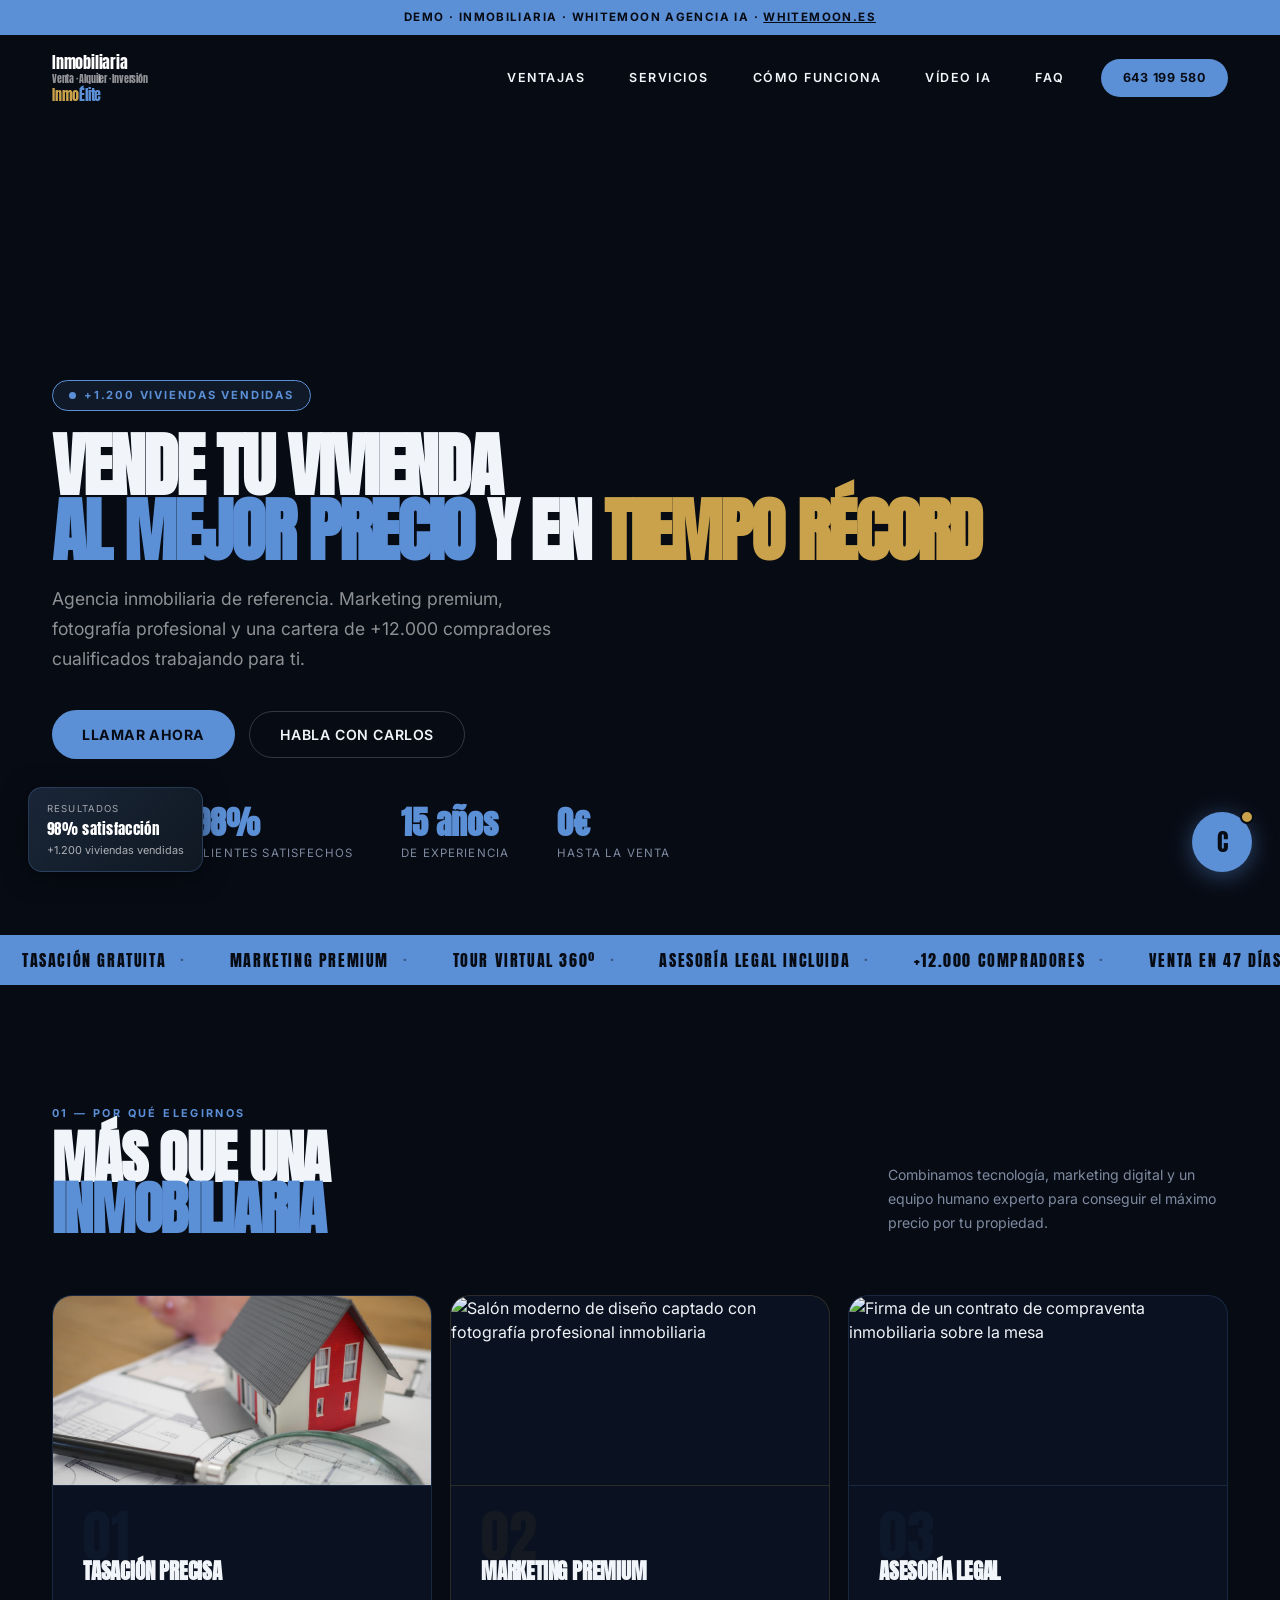
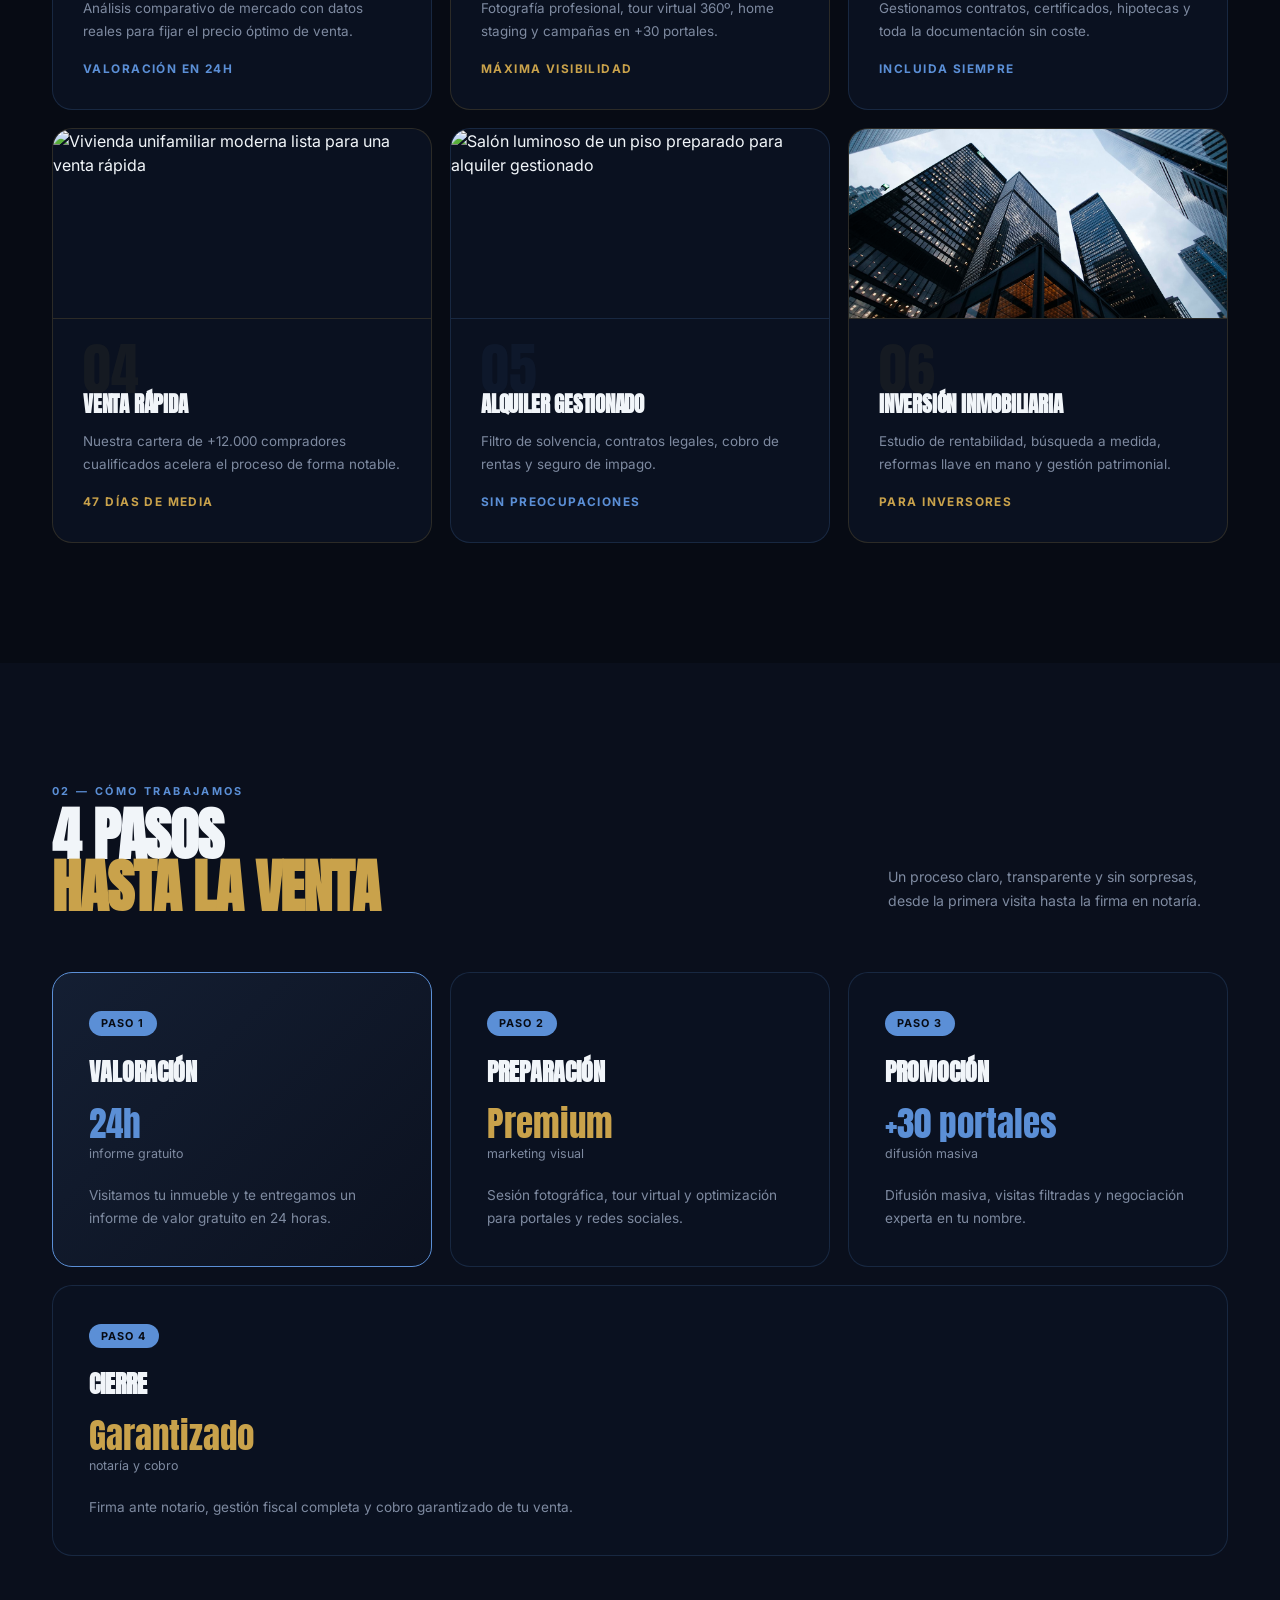
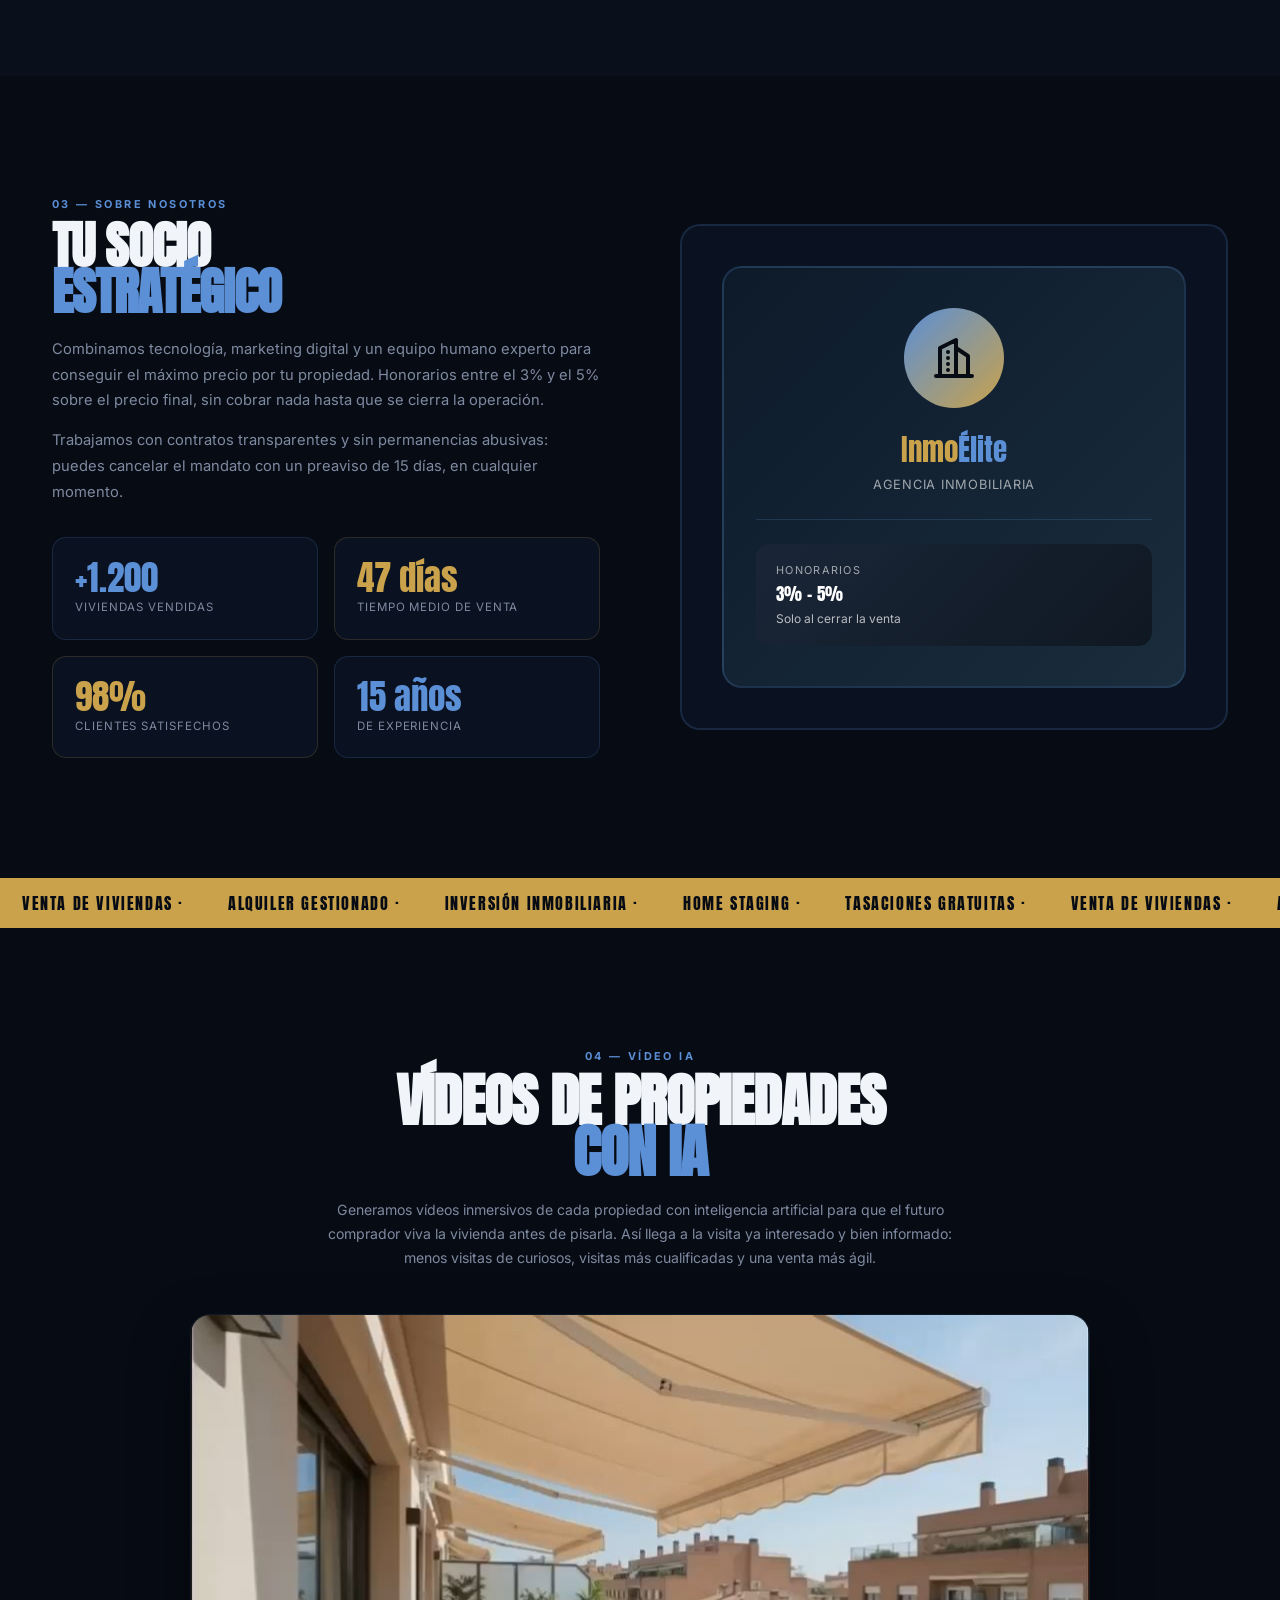
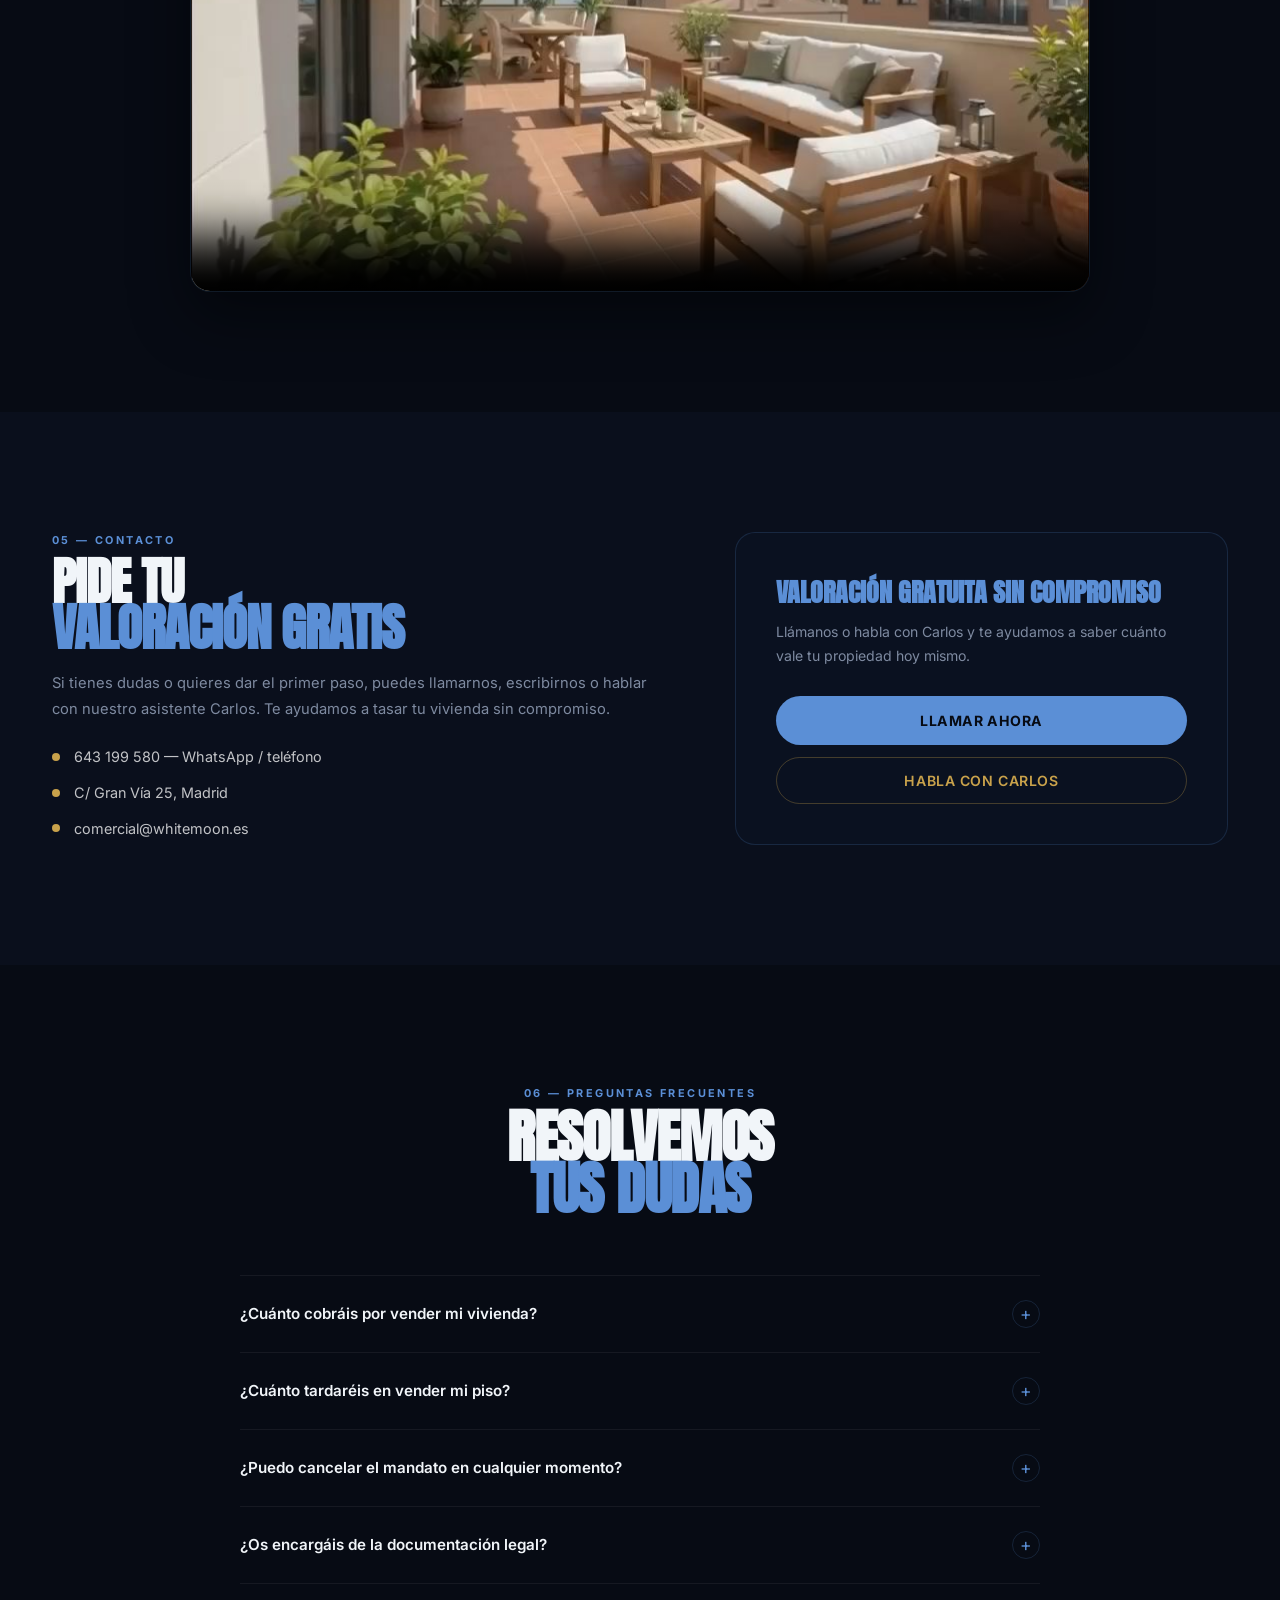
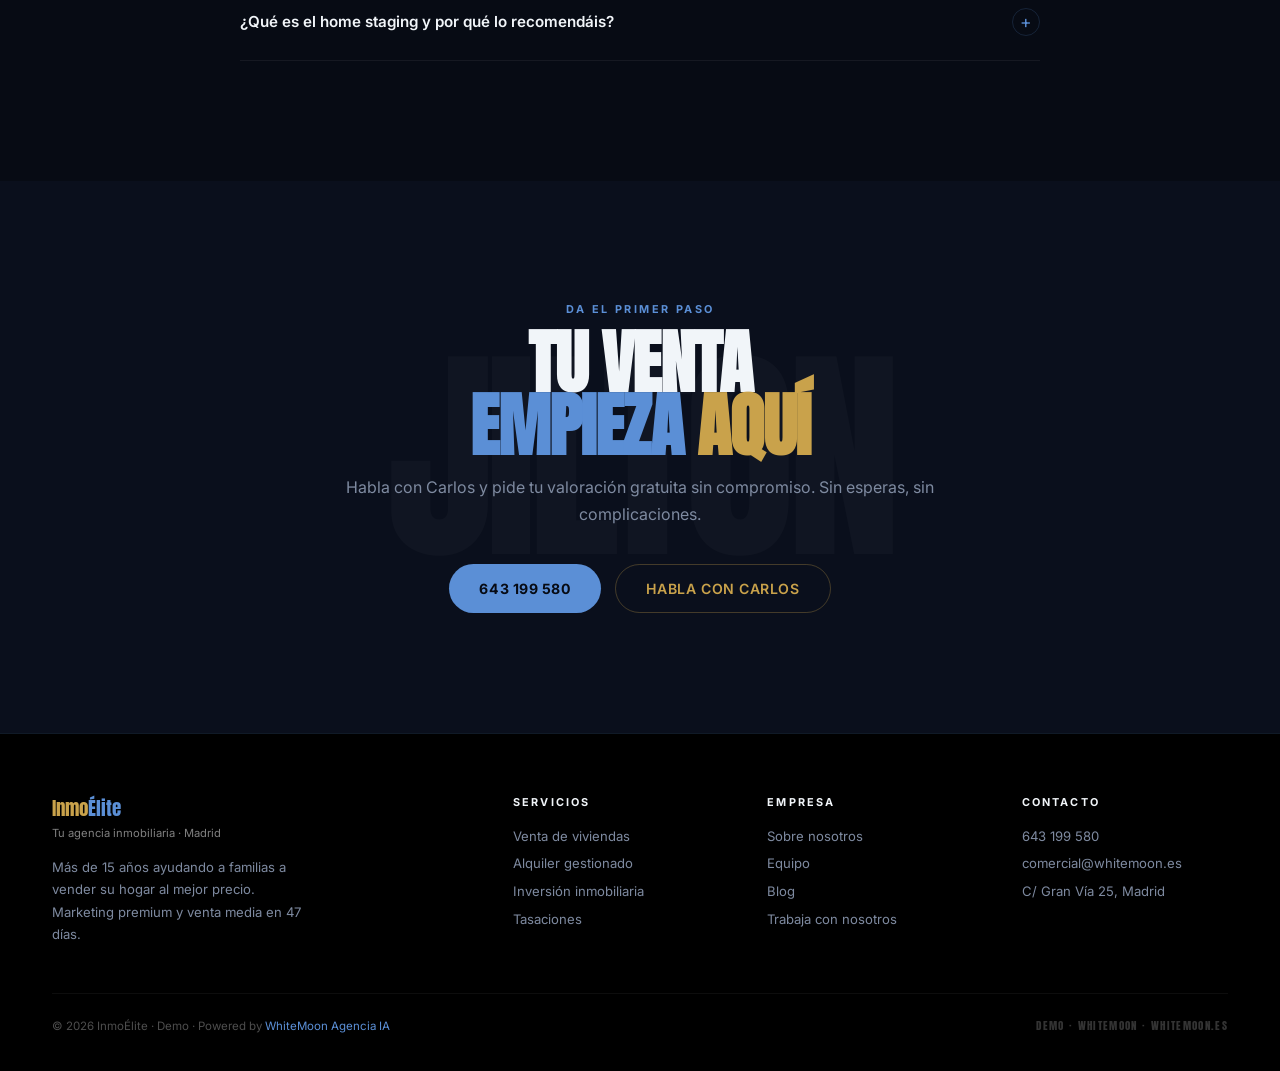
==== index.html @ fe6dd157 "feat: pestaña navbar "Vídeo IA" (#video) + reenfoca copy de la sección de vídeo - Navbar: nuevo enla" ====
<!DOCTYPE html>
<html lang="es">
<head>
<meta charset="UTF-8">
<meta name="viewport" content="width=device-width,initial-scale=1">
<title>InmoÉlite · Vendemos tu vivienda al mejor precio · Demo WhiteMoon</title>
<meta name="description" content="Agencia inmobiliaria especializada en venta de viviendas. Valoración gratuita, marketing premium y venta media en 47 días.">
<link rel="preconnect" href="https://fonts.googleapis.com">
<link rel="preconnect" href="https://fonts.gstatic.com" crossorigin>
<link href="https://fonts.googleapis.com/css2?family=Anton&family=Inter:wght@300;400;500;600;700&display=swap" rel="stylesheet">
<style>
*{box-sizing:border-box;margin:0;padding:0}
:root{
  --black:#070b14;
  --blue:#5b8fd6;
  --blue2:#f08080;
  --blue-dim:rgba(91,143,214,.1);
  --rose:#c9a24b;
  --rose-dim:rgba(201,162,75,.08);
  --cream:#f1f5f9;
  --card:#0a1120;
  --border:rgba(91,143,214,.18);
  --border-rose:rgba(201,162,75,.18);
  --white:#f1f5f9;
  --muted:#7e8aa0;
}
html{scroll-behavior:smooth}
body{font-family:'Inter',sans-serif;background:var(--black);color:var(--white);overflow-x:hidden;line-height:1.5}
a{color:inherit;text-decoration:none}
::selection{background:var(--blue);color:#fff}

/* DEMO STRIP */
.demo-strip{background:#5b8fd6;text-align:center;padding:9px 20px;font-size:.72rem;font-weight:700;letter-spacing:.12em;text-transform:uppercase;color:#070b14;position:sticky;top:0;z-index:300}
.demo-strip a{color:#070b14;text-decoration:underline}

/* PRELOADER */
.preloader{position:fixed;inset:0;background:var(--black);z-index:9999;display:flex;align-items:center;justify-content:center;transition:opacity .6s ease .2s}
.preloader.hide{opacity:0;pointer-events:none}
.pre-logo{font-family:'Anton',sans-serif;font-size:clamp(1.8rem,5vw,4rem);letter-spacing:-.02em}

/* NAV */
.nav{position:fixed;top:35px;left:0;right:0;z-index:200;display:flex;align-items:center;padding:18px 52px;transition:all .4s;border-bottom:1px solid transparent}
.nav.scrolled{background:rgba(7,11,20,.92);backdrop-filter:blur(20px);border-bottom-color:var(--border)}
.nav-logo{font-family:'Anton',sans-serif;font-size:1.2rem;letter-spacing:-.01em;color:var(--white)}
.nav-logo span{color:var(--rose)}
.nav-links{display:flex;align-items:center;gap:44px;margin-left:auto;margin-right:36px}
.nav-links a{font-size:.78rem;font-weight:600;letter-spacing:.12em;text-transform:uppercase;transition:opacity .2s}
.nav-links a:hover{opacity:.6}
.nav-cta{display:inline-flex;align-items:center;gap:8px;padding:10px 22px;background:#5b8fd6;color:#070b14;border-radius:40px;font-size:.78rem;font-weight:700;letter-spacing:.06em;text-transform:uppercase;border:none;cursor:pointer;transition:all .2s;font-family:'Inter',sans-serif}
.nav-cta:hover{background:#f08080;color:#070b14;transform:translateY(-1px)}

/* HERO */
.hero{position:relative;height:100dvh;display:flex;flex-direction:column;justify-content:flex-end;overflow:hidden;padding:110px 52px 72px}
.hero-bg{position:absolute;inset:0;z-index:0;background:url("https://images.unsplash.com/photo-1757359056339-22968344cce6?fm=jpg&q=80&w=1600&auto=format&fit=crop") center/cover no-repeat}
.hero-bg::after{content:'';position:absolute;inset:0;background:
  linear-gradient(180deg,rgba(7,11,20,.55) 0%,rgba(7,11,20,.88) 55%,rgba(7,11,20,.97) 100%),
  radial-gradient(ellipse at 75% 30%,rgba(91,143,214,.12),transparent 55%),
  radial-gradient(ellipse at 15% 80%,rgba(201,162,75,.08),transparent 50%)}

.hero-bg::after{content:'';position:absolute;inset:0;background:linear-gradient(0deg,rgba(7,11,20,.97) 0%,rgba(7,11,20,.4) 55%,rgba(7,11,20,.1) 100%)}
.hero-in{position:relative;z-index:2;max-width:1200px;margin:0 auto;width:100%}
.hero-tag{display:inline-flex;align-items:center;gap:8px;padding:6px 16px;border:1px solid #5b8fd6;border-radius:40px;font-size:.7rem;font-weight:700;letter-spacing:.16em;text-transform:uppercase;color:#5b8fd6;margin-bottom:22px;background:rgba(91,143,214,.1)}
.hero-tag .dot{width:7px;height:7px;border-radius:50%;background:var(--blue);animation:blink 1.8s infinite}
@keyframes blink{0%,100%{opacity:1}50%{opacity:.1}}
.hero h1{font-family:'Anton',sans-serif;font-size:clamp(2rem,5.5vw,5.5rem);line-height:.92;letter-spacing:-.03em;text-transform:uppercase;margin-bottom:22px}
.hero h1 .lav{color:var(--blue)}
.hero h1 .rose{color:var(--rose)}
.hero-sub{font-size:clamp(.9rem,1.4vw,1.1rem);color:rgba(255,255,255,.55);max-width:520px;margin-bottom:36px;line-height:1.7}
.hero-cta-row{display:flex;gap:14px;align-items:center;flex-wrap:wrap;margin-bottom:48px}
.btn-primary{display:inline-flex;align-items:center;gap:8px;padding:14px 30px;background:#5b8fd6;color:#070b14;border-radius:40px;font-size:.88rem;font-weight:700;letter-spacing:.04em;text-transform:uppercase;border:none;cursor:pointer;transition:all .25s;font-family:'Inter',sans-serif}
.btn-primary:hover{background:#f08080;color:#070b14;transform:translateY(-2px)}
.btn-outline{display:inline-flex;align-items:center;gap:8px;padding:14px 30px;background:transparent;color:var(--white);border-radius:40px;font-size:.88rem;font-weight:600;letter-spacing:.04em;text-transform:uppercase;border:1px solid rgba(255,255,255,.18);cursor:pointer;transition:all .25s;font-family:'Inter',sans-serif}
.btn-outline:hover{border-color:var(--rose);color:var(--rose)}
.hero-stats{display:flex;gap:48px;flex-wrap:wrap}
.h-stat strong{font-family:'Anton',sans-serif;font-size:2rem;color:#5b8fd6;display:block;line-height:1}
.h-stat span{font-size:.72rem;color:var(--muted);text-transform:uppercase;letter-spacing:.1em}

/* MARQUEE 1 */
.marquee-wrap{overflow:hidden;background:#5b8fd6;padding:13px 0}
.marquee-track{display:flex;white-space:nowrap;animation:marquee 30s linear infinite}
.marquee-item{display:inline-flex;align-items:center;gap:14px;padding:0 22px;font-family:'Anton',sans-serif;font-size:1rem;letter-spacing:.1em;text-transform:uppercase;color:#070b14}
.marquee-item .sep{opacity:.4}
@keyframes marquee{from{transform:translateX(0)}to{transform:translateX(-50%)}}

/* SERVICIOS */
.servicios{padding:120px 52px;background:var(--black)}
.section-header{max-width:1200px;margin:0 auto 60px;display:flex;justify-content:space-between;align-items:flex-end;flex-wrap:wrap;gap:20px}
.section-tag{font-size:.68rem;font-weight:700;letter-spacing:.22em;text-transform:uppercase;color:var(--blue);margin-bottom:10px}
.section-title{font-family:'Anton',sans-serif;font-size:clamp(2.2rem,4.5vw,4.5rem);line-height:.9;text-transform:uppercase;letter-spacing:-.02em}
.section-title .lav{color:var(--blue)}
.section-title .rose{color:var(--rose)}
.section-subtitle{font-size:.88rem;color:var(--muted);line-height:1.7;max-width:340px}
.serv-grid{max-width:1200px;margin:0 auto;display:grid;grid-template-columns:repeat(3,1fr);grid-auto-rows:1fr;gap:18px}
.serv-card{background:var(--card);border:1px solid var(--border);border-radius:20px;padding:30px;transition:transform .35s,border-color .35s;position:relative;overflow:hidden;display:flex;flex-direction:column}
.serv-img{display:block;width:calc(100% + 60px);height:190px;object-fit:cover;margin:-30px -30px 22px;border-bottom:1px solid var(--border)}
.serv-card.rose-card .serv-img{border-bottom-color:var(--border-rose)}
.serv-card .serv-link{margin-top:auto}
.serv-card:hover{transform:translateY(-7px);border-color:rgba(91,143,214,.5)}
.serv-card.rose-card{border-color:var(--border-rose)}
.serv-card.rose-card:hover{border-color:rgba(201,162,75,.5)}
.serv-num{font-family:'Anton',sans-serif;font-size:3.5rem;color:rgba(91,143,214,.06);line-height:1;margin-bottom:-8px}
.serv-card.rose-card .serv-num{color:rgba(201,162,75,.06)}
.serv-card h3{font-family:'Anton',sans-serif;font-size:1.3rem;text-transform:uppercase;letter-spacing:-.01em;margin-bottom:10px;color:var(--white)}
.serv-card p{font-size:.84rem;color:var(--muted);line-height:1.7;margin-bottom:18px}
.serv-link{font-size:.74rem;font-weight:700;letter-spacing:.12em;text-transform:uppercase;color:var(--blue)}
.serv-card.rose-card .serv-link{color:var(--rose)}

/* MENÚS */
.tarifas{padding:120px 52px;background:#0a0f1c}
.tarifas-grid{max-width:1200px;margin:60px auto 0;display:grid;grid-template-columns:repeat(3,1fr);gap:18px}
.tarifa-card{background:var(--card);border:1px solid var(--border);border-radius:20px;padding:36px;position:relative;overflow:hidden}
.tarifa-card.featured{border-color:var(--blue);background:linear-gradient(135deg,rgba(91,143,214,.12),rgba(91,143,214,.02))}
.tarifa-badge{display:inline-block;padding:4px 12px;background:var(--blue);color:#070b14;border-radius:20px;font-size:.68rem;font-weight:700;letter-spacing:.1em;text-transform:uppercase;margin-bottom:18px}
.tarifa-card h3{font-family:'Anton',sans-serif;font-size:1.5rem;text-transform:uppercase;margin-bottom:8px}
.tarifa-precio{font-family:'Anton',sans-serif;font-size:2.2rem;color:var(--blue);line-height:1;margin:16px 0 4px}
.tarifa-precio.rose{color:var(--rose)}
.tarifa-periodo{font-size:.78rem;color:var(--muted);margin-bottom:20px}
.tarifa-desc{font-size:.85rem;color:var(--muted);line-height:1.7}

/* SOBRE */
.sobre{padding:120px 52px;background:var(--black)}
.sobre-in{max-width:1200px;margin:0 auto;display:grid;grid-template-columns:1fr 1fr;gap:80px;align-items:center}
.sobre-text h2{font-family:'Anton',sans-serif;font-size:clamp(2rem,4vw,4rem);text-transform:uppercase;line-height:.9;letter-spacing:-.02em;margin-bottom:22px}
.sobre-text h2 .lav{color:var(--blue)}
.sobre-text p{color:var(--muted);line-height:1.75;margin-bottom:14px;font-size:.92rem}
.sobre-stats{display:grid;grid-template-columns:1fr 1fr;gap:16px;margin-top:32px}
.stat-box{background:var(--card);border:1px solid var(--border);border-radius:14px;padding:22px}
.stat-box.rose-box{border-color:var(--border-rose)}
.stat-num{font-family:'Anton',sans-serif;font-size:2.2rem;color:var(--blue);line-height:1}
.stat-box.rose-box .stat-num{color:var(--rose)}
.stat-lbl{font-size:.72rem;color:var(--muted);margin-top:4px;text-transform:uppercase;letter-spacing:.08em}
.sobre-img-wrap{border-radius:20px;overflow:hidden;border:2px solid var(--border);background:var(--card);display:flex;align-items:center;justify-content:center;min-height:320px;padding:40px}

/* MARQUEE 2 */
.marquee-wrap2{overflow:hidden;background:#c9a24b;padding:13px 0}
.marquee-track2{display:flex;white-space:nowrap;animation:marquee2 34s linear infinite}
.marquee-item2{display:inline-flex;align-items:center;gap:14px;padding:0 22px;font-family:'Anton',sans-serif;font-size:1rem;letter-spacing:.1em;text-transform:uppercase;color:#070b14}
@keyframes marquee2{from{transform:translateX(0)}to{transform:translateX(-50%)}}

/* CONTACTO */
.video-sec{padding:120px 52px;background:var(--black)}
.video-wrap{max-width:900px;margin:0 auto;border-radius:20px;overflow:hidden;border:1px solid var(--border);background:#000;aspect-ratio:896 / 576;box-shadow:0 24px 60px rgba(0,0,0,.45)}
.video-player{display:block;width:100%;height:100%;object-fit:cover}
.contacto{padding:120px 52px;background:#0a0f1c}
.contacto-in{max-width:1200px;margin:0 auto;display:grid;grid-template-columns:1.1fr .9fr;gap:80px;align-items:start}
.contacto-text h2{font-family:'Anton',sans-serif;font-size:clamp(2rem,4vw,4rem);text-transform:uppercase;line-height:.9;letter-spacing:-.02em;margin-bottom:20px}
.contacto-text h2 .lav{color:var(--blue)}
.contacto-text p{color:var(--muted);line-height:1.75;margin-bottom:24px;font-size:.92rem}
.contact-items{display:flex;flex-direction:column;gap:14px;margin-top:8px}
.c-item{display:flex;align-items:center;gap:14px;font-size:.9rem;color:rgba(255,255,255,.75)}
.c-dot{width:8px;height:8px;border-radius:50%;background:var(--rose);flex-shrink:0}
.contacto-box{background:var(--card);border:1px solid var(--border);border-radius:20px;padding:40px}
.contacto-box h3{font-family:'Anton',sans-serif;font-size:1.6rem;text-transform:uppercase;margin-bottom:8px;color:var(--blue)}
.contacto-box p{color:var(--muted);font-size:.88rem;line-height:1.7;margin-bottom:28px}
.contacto-box .btn-primary{width:100%;justify-content:center;margin-bottom:12px}
.contacto-box .btn-outline{width:100%;justify-content:center;border-color:rgba(201,162,75,.3);color:var(--rose)}

/* FAQ */
.faq{padding:120px 52px;background:var(--black)}
.faq-in{max-width:800px;margin:0 auto}
.faq-list{margin-top:60px}
.faq-item{border-top:1px solid rgba(255,255,255,.06)}
.faq-item:last-child{border-bottom:1px solid rgba(255,255,255,.06)}
.faq-q{width:100%;background:none;border:none;padding:24px 0;display:flex;justify-content:space-between;align-items:center;gap:16px;cursor:pointer;text-align:left;font-family:'Inter',sans-serif}
.faq-q-text{font-size:.95rem;font-weight:600;color:var(--white);line-height:1.45}
.faq-icon{width:28px;height:28px;border-radius:50%;border:1px solid var(--border);display:flex;align-items:center;justify-content:center;flex-shrink:0;color:var(--blue);font-size:1.1rem;transition:transform .3s,background .3s}
.faq-item.open .faq-icon{transform:rotate(45deg);background:var(--blue);color:#070b14;border-color:var(--blue)}
.faq-a{max-height:0;overflow:hidden;transition:max-height .4s ease}
.faq-item.open .faq-a{max-height:300px}
.faq-a p{font-size:.87rem;color:var(--muted);line-height:1.75;padding:0 0 22px}

/* CTA */
.cta-sec{padding:120px 52px;background:#0a0f1c;text-align:center;position:relative;overflow:hidden}
.cta-sec::before{content:'JILTON';position:absolute;left:50%;top:50%;transform:translate(-50%,-50%);font-family:'Anton',sans-serif;font-size:clamp(5rem,18vw,16rem);color:var(--white);opacity:.025;white-space:nowrap;pointer-events:none;letter-spacing:-.04em}
.cta-sec .wrap{position:relative;z-index:2;max-width:680px;margin:0 auto}
.cta-sec h2{font-family:'Anton',sans-serif;font-size:clamp(2.2rem,5.5vw,5rem);text-transform:uppercase;line-height:.9;letter-spacing:-.02em;margin-bottom:16px}
.cta-sec h2 .lav{color:var(--blue)}
.cta-sec h2 .rose{color:var(--rose)}
.cta-sec p{color:var(--muted);margin-bottom:36px;font-size:1rem;line-height:1.7}
.cta-btns{display:flex;gap:14px;justify-content:center;flex-wrap:wrap}

/* FOOTER */
footer{background:#000;border-top:1px solid var(--border);padding:60px 52px 36px}
.footer-in{max-width:1200px;margin:0 auto}
.footer-top{display:grid;grid-template-columns:2fr 1fr 1fr 1fr;gap:48px;margin-bottom:48px}
.footer-brand .logo{font-family:'Anton',sans-serif;font-size:1.5rem;color:var(--white);margin-bottom:14px}
.footer-brand .logo span{color:var(--rose)}
.footer-brand p{font-size:.82rem;color:var(--muted);line-height:1.7;max-width:260px}
.footer-col h4{font-size:.68rem;font-weight:700;letter-spacing:.2em;text-transform:uppercase;color:var(--white);margin-bottom:16px}
.footer-col a,.footer-col p{font-size:.82rem;color:var(--muted);display:block;margin-bottom:8px;transition:color .2s}
.footer-col a:hover{color:var(--blue)}
.footer-bottom{border-top:1px solid rgba(255,255,255,.05);padding-top:24px;display:flex;justify-content:space-between;align-items:center;flex-wrap:wrap;gap:10px}
.footer-copy{font-size:.72rem;color:rgba(255,255,255,.3)}
.footer-copy a{color:var(--blue)}
.footer-badge{font-family:'Anton',sans-serif;font-size:.7rem;letter-spacing:.12em;color:rgba(255,255,255,.2);text-transform:uppercase}

/* CHATBOT CARLOS */
.carlos-fab{position:fixed;bottom:28px;right:28px;z-index:500;width:60px;height:60px;background:#5b8fd6;color:#070b14;border:none;border-radius:50%;cursor:pointer;display:flex;align-items:center;justify-content:center;box-shadow:0 4px 24px rgba(91,143,214,.45);font-family:'Anton',sans-serif;transition:all .25s}
.carlos-fab:hover{transform:scale(1.1);background:#f08080}
.carlos-fab .av{font-size:1.5rem;line-height:1}
.carlos-fab .pulse{position:absolute;top:-2px;right:-2px;width:14px;height:14px;background:var(--rose);border:2px solid var(--black);border-radius:50%;animation:blink 2s infinite}
.carlos-fab.hidden{display:none}

.carlos-panel{position:fixed;bottom:100px;right:28px;z-index:499;width:372px;max-width:calc(100vw - 32px);height:600px;max-height:calc(100vh - 130px);background:#0e1623;border:1px solid var(--border);border-radius:20px;box-shadow:0 20px 60px rgba(0,0,0,.6);display:none;flex-direction:column;overflow:hidden;font-family:'Inter',sans-serif}
.carlos-panel.open{display:flex;animation:carlosIn .3s ease}
@keyframes carlosIn{from{opacity:0;transform:scale(.9) translateY(20px)}to{opacity:1;transform:none}}
.carlos-head{background:linear-gradient(135deg,#5b8fd6 0%,#c9a24b 100%);padding:15px 18px;display:flex;align-items:center;gap:12px}
.carlos-head .av{width:40px;height:40px;border-radius:50%;background:rgba(255,255,255,.2);color:#070b14;display:flex;align-items:center;justify-content:center;font-family:'Anton',sans-serif;font-size:1.1rem;flex-shrink:0}
.carlos-head .who{flex:1;color:#070b14}
.carlos-head .who strong{display:block;font-family:'Anton',sans-serif;font-size:1rem;letter-spacing:.02em}
.carlos-head .who span{font-size:.7rem;color:rgba(7,11,20,.72);display:flex;align-items:center;gap:6px}
.carlos-head .who span::before{content:"";width:7px;height:7px;border-radius:50%;background:#22c55e}
.carlos-close{background:none;border:none;color:rgba(7,11,20,.7);cursor:pointer;font-size:1.15rem;line-height:1;transition:color .2s}
.carlos-close:hover{color:#070b14}

.carlos-body{flex:1;overflow-y:auto;padding:16px 14px;background:#0a1120;display:flex;flex-direction:column;gap:10px}
.carlos-body::-webkit-scrollbar{width:4px}
.carlos-body::-webkit-scrollbar-thumb{background:var(--border);border-radius:4px}
.cmsg{max-width:82%;padding:10px 14px;border-radius:14px;font-size:.84rem;line-height:1.55;white-space:pre-wrap;word-wrap:break-word}
.cmsg.bot{align-self:flex-start;background:#141d2e;color:var(--white);border-radius:14px 14px 14px 4px}
.cmsg.user{align-self:flex-end;background:#5b8fd6;color:#070b14;border-radius:14px 14px 4px 14px}
.cmsg.alert{align-self:flex-start;background:rgba(201,162,75,.12);border:1px solid rgba(201,162,75,.35);color:#e0bd68}
.cmsg.ok{align-self:center;text-align:center;background:rgba(34,197,94,.12);border:1px solid rgba(34,197,94,.35);color:#4ade80;font-weight:600;max-width:92%}
.ctyping{align-self:flex-start;background:#141d2e;border-radius:14px 14px 14px 4px;padding:12px 16px;display:flex;gap:5px}
.ctyping span{width:7px;height:7px;background:#47597a;border-radius:50%;animation:cbounce 1.2s infinite}
.ctyping span:nth-child(2){animation-delay:.15s}
.ctyping span:nth-child(3){animation-delay:.3s}
@keyframes cbounce{0%,60%,100%{transform:translateY(0);opacity:.5}30%{transform:translateY(-6px);opacity:1}}

.cchips{display:flex;flex-wrap:wrap;gap:8px;padding:2px 2px 4px}
.cchip{background:#101728;border:1px solid var(--border);color:var(--white);padding:9px 15px;border-radius:20px;cursor:pointer;font-family:'Inter',sans-serif;font-size:.82rem;font-weight:600;transition:all .18s}
.cchip:hover{border-color:#5b8fd6;background:rgba(91,143,214,.15);color:#5b8fd6}
.cchip.gold{border-color:var(--border-rose)}
.cchip.gold:hover{border-color:#c9a24b;background:rgba(201,162,75,.12);color:#e0bd68}

.carlos-foot{border-top:1px solid rgba(255,255,255,.06);padding:10px;background:#0e1623;display:flex;gap:8px;align-items:flex-end}
.carlos-foot textarea{flex:1;background:#101728;border:1px solid rgba(255,255,255,.1);border-radius:12px;padding:10px 14px;font-family:'Inter',sans-serif;font-size:.84rem;color:var(--white);resize:none;max-height:80px;line-height:1.4;transition:border-color .2s}
.carlos-foot textarea:focus{outline:none;border-color:#5b8fd6}
.carlos-foot textarea::placeholder{color:var(--muted)}
.carlos-foot textarea:disabled{opacity:.5;cursor:not-allowed}
.carlos-send{background:#5b8fd6;color:#070b14;border:none;width:40px;height:40px;border-radius:50%;cursor:pointer;font-size:1rem;flex-shrink:0;display:flex;align-items:center;justify-content:center;transition:all .15s}
.carlos-send:hover:not(:disabled){background:#f08080;transform:scale(1.08)}
.carlos-send:disabled{opacity:.4;cursor:not-allowed}
.carlos-disc{background:#080d18;border-top:1px solid rgba(255,255,255,.04);text-align:center;padding:8px 10px;font-size:.6rem;font-weight:700;letter-spacing:.12em;text-transform:uppercase;color:rgba(255,255,255,.24)}

/* RESPONSIVE */
@media(max-width:900px){
  .nav{padding:14px 24px}
  .nav-links{display:none}
  .hero{padding:100px 24px 52px}
  .hero h1{font-size:clamp(2.8rem,13vw,5.5rem)}
  .servicios,.tarifas,.sobre,.video-sec,.contacto,.faq,.cta-sec{padding:80px 24px}
  .serv-grid,.tarifas-grid{grid-template-columns:1fr}
  .sobre-in{grid-template-columns:1fr;gap:40px}
  .sobre-img-wrap{display:none}
  .contacto-in{grid-template-columns:1fr;gap:40px}
  .footer-top{grid-template-columns:1fr 1fr;gap:32px}
  .cta-btns{flex-direction:column;align-items:center}
  .marquee-wrap,.marquee-wrap2{display:none}
}
@media(max-width:600px){
  .hero-stats{gap:28px}
  .sobre-stats{grid-template-columns:1fr 1fr}
  .footer-top{grid-template-columns:1fr}
  .footer-bottom{flex-direction:column;text-align:center}
}
</style>
</head>
<body>

<div class="demo-strip">
  DEMO · Inmobiliaria · WhiteMoon Agencia IA · <a href="https://whitemoon.es">whitemoon.es</a>
</div>

<div class="preloader" id="pre">
  <div class="pre-logo"><span style="color:#c9a24b">Inmo</span><span style="color:#5b8fd6">Élite</span></div>
</div>

<nav class="nav" id="nav">
  <a href="#top" class="nav-logo" style="display:flex;flex-direction:column;line-height:1.2;text-decoration:none;gap:1px"><span style="font-family:'Anton',sans-serif;font-size:1rem;color:#fff">Inmobiliaria</span><span style="font-size:.65rem;color:rgba(255,255,255,.55)">Venta · Alquiler · Inversión</span><span style="font-family:'Anton',sans-serif;font-size:.85rem"><span style="color:#c9a24b">Inmo</span><span style="color:#5b8fd6">Élite</span></span></a>
  <div class="nav-links">
    <a href="#servicios">Ventajas</a>
    <a href="#partidos">Servicios</a>
    <a href="#nosotros">Cómo funciona</a>
    <a href="#video">Vídeo IA</a>
    <a href="#faq">FAQ</a>
  </div>
  <a href="tel:643199580" class="nav-cta">643 199 580</a>
</nav>

<section class="hero" id="top">
  <div class="hero-bg"></div>
  <div class="hero-in">
    <div class="hero-tag">
      <span class="dot"></span>
      +1.200 viviendas vendidas
    </div>
    <h1>
      Vende tu vivienda<br>
      <span class="lav">al mejor precio</span> y en <span class="rose">tiempo récord</span>
    </h1>
    <p class="hero-sub">
      Agencia inmobiliaria de referencia. Marketing premium, fotografía profesional y una cartera de +12.000 compradores cualificados trabajando para ti.
    </p>
    <div class="hero-cta-row">
      <a href="tel:643199580" class="btn-primary">Llamar ahora</a>
      <button type="button" class="btn-outline" data-openchat>Habla con Carlos</button>
    </div>
    <div class="hero-stats">
      <div class="h-stat"><strong>47 días</strong><span>venta media</span></div>
      <div class="h-stat"><strong>98%</strong><span>clientes satisfechos</span></div>
      <div class="h-stat"><strong>15 años</strong><span>de experiencia</span></div>
      <div class="h-stat"><strong>0€</strong><span>hasta la venta</span></div>
    </div>
  </div>
</section>

<div class="marquee-wrap">
  <div class="marquee-track">
    <span class="marquee-item">Tasación gratuita <span class="sep">·</span></span>
    <span class="marquee-item">Marketing premium <span class="sep">·</span></span>
    <span class="marquee-item">Tour virtual 360º <span class="sep">·</span></span>
    <span class="marquee-item">Asesoría legal incluida <span class="sep">·</span></span>
    <span class="marquee-item">+12.000 compradores <span class="sep">·</span></span>
    <span class="marquee-item">Venta en 47 días <span class="sep">·</span></span>
    <span class="marquee-item">Tasación gratuita <span class="sep">·</span></span>
    <span class="marquee-item">Marketing premium <span class="sep">·</span></span>
    <span class="marquee-item">Tour virtual 360º <span class="sep">·</span></span>
    <span class="marquee-item">Asesoría legal incluida <span class="sep">·</span></span>
    <span class="marquee-item">+12.000 compradores <span class="sep">·</span></span>
    <span class="marquee-item">Venta en 47 días <span class="sep">·</span></span>
  </div>
</div>

<section class="servicios" id="servicios">
  <div class="section-header">
    <div>
      <div class="section-tag">01 — Por qué elegirnos</div>
      <h2 class="section-title">Más que una<br><span class="lav">inmobiliaria</span></h2>
    </div>
    <p class="section-subtitle">Combinamos tecnología, marketing digital y un equipo humano experto para conseguir el máximo precio por tu propiedad.</p>
  </div>
  <div class="serv-grid">
    <div class="serv-card">
      <img class="serv-img" src="assets/img/tasacion-precisa.jpg" width="1200" height="901" loading="lazy" alt="Maqueta de vivienda con lupa y planos sobre la mesa para la tasación de un inmueble">
      <div class="serv-num">01</div>
      <h3>Tasación precisa</h3>
      <p>Análisis comparativo de mercado con datos reales para fijar el precio óptimo de venta.</p>
      <span class="serv-link">Valoración en 24h</span>
    </div>
    <div class="serv-card rose-card">
      <img class="serv-img" src="assets/img/marketing-premium.jpg" width="1200" height="816" loading="lazy" alt="Salón moderno de diseño captado con fotografía profesional inmobiliaria">
      <div class="serv-num">02</div>
      <h3>Marketing premium</h3>
      <p>Fotografía profesional, tour virtual 360º, home staging y campañas en +30 portales.</p>
      <span class="serv-link">Máxima visibilidad</span>
    </div>
    <div class="serv-card">
      <img class="serv-img" src="assets/img/asesoria-legal.jpg" width="1200" height="801" loading="lazy" alt="Firma de un contrato de compraventa inmobiliaria sobre la mesa">
      <div class="serv-num">03</div>
      <h3>Asesoría legal</h3>
      <p>Gestionamos contratos, certificados, hipotecas y toda la documentación sin coste.</p>
      <span class="serv-link">Incluida siempre</span>
    </div>
    <div class="serv-card rose-card">
      <img class="serv-img" src="assets/img/venta-rapida.jpg" width="1200" height="800" loading="lazy" alt="Vivienda unifamiliar moderna lista para una venta rápida">
      <div class="serv-num">04</div>
      <h3>Venta rápida</h3>
      <p>Nuestra cartera de +12.000 compradores cualificados acelera el proceso de forma notable.</p>
      <span class="serv-link">47 días de media</span>
    </div>
    <div class="serv-card">
      <img class="serv-img" src="assets/img/alquiler-gestionado.jpg" width="1200" height="800" loading="lazy" alt="Salón luminoso de un piso preparado para alquiler gestionado">
      <div class="serv-num">05</div>
      <h3>Alquiler gestionado</h3>
      <p>Filtro de solvencia, contratos legales, cobro de rentas y seguro de impago.</p>
      <span class="serv-link">Sin preocupaciones</span>
    </div>
    <div class="serv-card rose-card">
      <img class="serv-img" src="assets/img/inversion-inmobiliaria.jpg" width="1200" height="800" loading="lazy" alt="Edificios de oficinas modernos representando la inversión inmobiliaria">
      <div class="serv-num">06</div>
      <h3>Inversión inmobiliaria</h3>
      <p>Estudio de rentabilidad, búsqueda a medida, reformas llave en mano y gestión patrimonial.</p>
      <span class="serv-link">Para inversores</span>
    </div>
  </div>
</section>

<section class="tarifas" id="partidos">
  <div class="section-header" style="max-width:1200px;margin:0 auto 0">
    <div>
      <div class="section-tag">02 — Cómo trabajamos</div>
      <h2 class="section-title">4 pasos<br><span class="rose">hasta la venta</span></h2>
    </div>
    <p class="section-subtitle">Un proceso claro, transparente y sin sorpresas, desde la primera visita hasta la firma en notaría.</p>
  </div>
  <div class="tarifas-grid">
    <div class="tarifa-card featured">
      <div class="tarifa-badge">Paso 1</div>
      <h3>Valoración</h3>
      <div class="tarifa-precio">24h</div>
      <div class="tarifa-periodo">informe gratuito</div>
      <p class="tarifa-desc">Visitamos tu inmueble y te entregamos un informe de valor gratuito en 24 horas.</p>
    </div>
    <div class="tarifa-card">
      <div class="tarifa-badge">Paso 2</div>
      <h3>Preparación</h3>
      <div class="tarifa-precio rose">Premium</div>
      <div class="tarifa-periodo">marketing visual</div>
      <p class="tarifa-desc">Sesión fotográfica, tour virtual y optimización para portales y redes sociales.</p>
    </div>
    <div class="tarifa-card">
      <div class="tarifa-badge">Paso 3</div>
      <h3>Promoción</h3>
      <div class="tarifa-precio">+30 portales</div>
      <div class="tarifa-periodo">difusión masiva</div>
      <p class="tarifa-desc">Difusión masiva, visitas filtradas y negociación experta en tu nombre.</p>
    </div>
  </div>
  <div class="tarifas-grid" style="margin-top:18px;grid-template-columns:repeat(1,1fr)">
    <div class="tarifa-card">
      <div class="tarifa-badge">Paso 4</div>
      <h3>Cierre</h3>
      <div class="tarifa-precio rose">Garantizado</div>
      <div class="tarifa-periodo">notaría y cobro</div>
      <p class="tarifa-desc">Firma ante notario, gestión fiscal completa y cobro garantizado de tu venta.</p>
    </div>
  </div>
</section>

<section class="sobre" id="nosotros">
  <div class="sobre-in">
    <div class="sobre-text">
      <div class="section-tag">03 — Sobre nosotros</div>
      <h2>Tu socio<br><span class="lav">estratégico</span></h2>
      <p>Combinamos tecnología, marketing digital y un equipo humano experto para conseguir el máximo precio por tu propiedad. Honorarios entre el 3% y el 5% sobre el precio final, sin cobrar nada hasta que se cierra la operación.</p>
      <p>Trabajamos con contratos transparentes y sin permanencias abusivas: puedes cancelar el mandato con un preaviso de 15 días, en cualquier momento.</p>
      <div class="sobre-stats">
        <div class="stat-box">
          <div class="stat-num">+1.200</div>
          <div class="stat-lbl">viviendas vendidas</div>
        </div>
        <div class="stat-box rose-box">
          <div class="stat-num">47 días</div>
          <div class="stat-lbl">tiempo medio de venta</div>
        </div>
        <div class="stat-box rose-box">
          <div class="stat-num">98%</div>
          <div class="stat-lbl">clientes satisfechos</div>
        </div>
        <div class="stat-box">
          <div class="stat-num">15 años</div>
          <div class="stat-lbl">de experiencia</div>
        </div>
      </div>
    </div>
    <div class="sobre-img-wrap">
      <div style="background:linear-gradient(135deg,#0d1a2a,#1a2d3d);border-radius:20px;padding:40px 32px;text-align:center;border:2px solid rgba(91,143,214,.2);width:100%">
        <div style="width:100px;height:100px;border-radius:50%;background:linear-gradient(135deg,#5b8fd6,#c9a24b);display:flex;align-items:center;justify-content:center;margin:0 auto 20px">
          <svg viewBox="0 0 24 24" width="48" height="48" fill="none" stroke="#070b14" stroke-width="2" stroke-linecap="round" stroke-linejoin="round"><path d="M3 21h18M5 21V7l8-4v18M19 21V11l-6-4M9 9v.01M9 12v.01M9 15v.01M9 18v.01"/></svg>
        </div>
        <div style="font-family:'Anton',sans-serif;font-size:1.8rem;margin-bottom:4px"><span style="color:#c9a24b">Inmo</span><span style="color:#5b8fd6">Élite</span></div>
        <div style="font-size:.8rem;color:rgba(255,255,255,.6);margin-bottom:24px;letter-spacing:.06em;text-transform:uppercase">Agencia inmobiliaria</div>
        <div style="height:1px;background:rgba(91,143,214,.2);margin-bottom:24px"></div>
        <div style="background:linear-gradient(135deg,#1a2638,#0f1822);border-radius:14px;padding:18px 20px;display:flex;align-items:center;gap:14px;text-align:left">
          <div style="flex:1">
            <div style="font-size:.68rem;color:rgba(255,255,255,.6);text-transform:uppercase;letter-spacing:.12em;margin-bottom:4px">Honorarios</div>
            <div style="font-family:'Anton',sans-serif;font-size:1.05rem;color:#fff;letter-spacing:.02em">3% – 5%</div>
            <div style="font-size:.75rem;color:rgba(255,255,255,.7);margin-top:3px">Solo al cerrar la venta</div>
          </div>
        </div>
      </div>
    </div>
  </div>
</section>

<div class="marquee-wrap2">
  <div class="marquee-track2">
    <span class="marquee-item2">Venta de viviendas ·</span>
    <span class="marquee-item2">Alquiler gestionado ·</span>
    <span class="marquee-item2">Inversión inmobiliaria ·</span>
    <span class="marquee-item2">Home staging ·</span>
    <span class="marquee-item2">Tasaciones gratuitas ·</span>
    <span class="marquee-item2">Venta de viviendas ·</span>
    <span class="marquee-item2">Alquiler gestionado ·</span>
    <span class="marquee-item2">Inversión inmobiliaria ·</span>
    <span class="marquee-item2">Home staging ·</span>
    <span class="marquee-item2">Tasaciones gratuitas ·</span>
  </div>
</div>

<section class="video-sec" id="video">
  <div class="section-header" style="justify-content:center;text-align:center;margin-bottom:44px">
    <div>
      <div class="section-tag" style="text-align:center">04 — Vídeo IA</div>
      <h2 class="section-title" style="text-align:center;margin-top:8px">Vídeos de propiedades<br><span class="lav">con IA</span></h2>
      <p class="section-subtitle" style="max-width:640px;margin:20px auto 0;text-align:center">Generamos vídeos inmersivos de cada propiedad con inteligencia artificial para que el futuro comprador viva la vivienda antes de pisarla. Así llega a la visita ya interesado y bien informado: menos visitas de curiosos, visitas más cualificadas y una venta más ágil.</p>
    </div>
  </div>
  <div class="video-wrap">
    <video class="video-player" controls playsinline preload="metadata" poster="assets/img/video-poster.jpg" width="896" height="576">
      <source src="assets/video/inmoelite.mp4" type="video/mp4">
      Tu navegador no admite la reproducción de vídeo. Puedes <a href="assets/video/inmoelite.mp4">descargar el vídeo</a>.
    </video>
  </div>
</section>

<section class="contacto" id="contacto">
  <div class="contacto-in">
    <div class="contacto-text">
      <div class="section-tag">05 — Contacto</div>
      <h2>Pide tu<br><span class="lav">valoración gratis</span></h2>
      <p>Si tienes dudas o quieres dar el primer paso, puedes llamarnos, escribirnos o hablar con nuestro asistente Carlos. Te ayudamos a tasar tu vivienda sin compromiso.</p>
      <div class="contact-items">
        <div class="c-item"><span class="c-dot"></span>643 199 580 — WhatsApp / teléfono</div>
        <div class="c-item"><span class="c-dot"></span>C/ Gran Vía 25, Madrid</div>
        <div class="c-item"><span class="c-dot"></span>comercial@whitemoon.es</div>
      </div>
    </div>
    <div class="contacto-box">
      <h3>Valoración gratuita sin compromiso</h3>
      <p>Llámanos o habla con Carlos y te ayudamos a saber cuánto vale tu propiedad hoy mismo.</p>
      <a href="tel:643199580" class="btn-primary" style="justify-content:center;width:100%;margin-bottom:12px">Llamar ahora</a>
      <button type="button" class="btn-outline" data-openchat style="justify-content:center;width:100%">Habla con Carlos</button>
    </div>
  </div>
</section>

<section class="faq" id="faq">
  <div class="faq-in">
    <div class="section-tag" style="text-align:center">06 — Preguntas frecuentes</div>
    <h2 class="section-title" style="text-align:center;margin:10px 0 0">Resolvemos<br><span class="lav">tus dudas</span></h2>
    <div class="faq-list">
      <div class="faq-item">
        <button class="faq-q" onclick="toggleFaq(this)">
          <span class="faq-q-text">¿Cuánto cobráis por vender mi vivienda?</span>
          <span class="faq-icon">+</span>
        </button>
        <div class="faq-a"><p>Nuestros honorarios son entre un 3% y un 5% sobre el precio final de venta, según el tipo de inmueble y ubicación. No cobramos nada hasta que se cierra la operación.</p></div>
      </div>
      <div class="faq-item">
        <button class="faq-q" onclick="toggleFaq(this)">
          <span class="faq-q-text">¿Cuánto tardaréis en vender mi piso?</span>
          <span class="faq-icon">+</span>
        </button>
        <div class="faq-a"><p>Nuestro tiempo medio de venta es de 47 días. Depende del precio, ubicación y estado, pero te daremos una estimación realista desde la primera visita.</p></div>
      </div>
      <div class="faq-item">
        <button class="faq-q" onclick="toggleFaq(this)">
          <span class="faq-q-text">¿Puedo cancelar el mandato en cualquier momento?</span>
          <span class="faq-icon">+</span>
        </button>
        <div class="faq-a"><p>Sí. Trabajamos con contratos transparentes y sin permanencias abusivas. Puedes cancelar con un preaviso de 15 días.</p></div>
      </div>
      <div class="faq-item">
        <button class="faq-q" onclick="toggleFaq(this)">
          <span class="faq-q-text">¿Os encargáis de la documentación legal?</span>
          <span class="faq-icon">+</span>
        </button>
        <div class="faq-a"><p>Completamente. Revisamos cédulas, certificados energéticos, cargas registrales y preparamos toda la documentación para la notaría.</p></div>
      </div>
      <div class="faq-item">
        <button class="faq-q" onclick="toggleFaq(this)">
          <span class="faq-q-text">¿Qué es el home staging y por qué lo recomendáis?</span>
          <span class="faq-icon">+</span>
        </button>
        <div class="faq-a"><p>Es una técnica de presentación del inmueble que puede aumentar el precio final entre un 5% y un 15% y reducir el tiempo de venta a la mitad. Lo incluimos en nuestros paquetes premium.</p></div>
      </div>
    </div>
  </div>
</section>

<section class="cta-sec">
  <div class="wrap">
    <div class="section-tag" style="margin-bottom:14px">Da el primer paso</div>
    <h2>Tu venta<br><span class="lav">empieza</span> <span class="rose">aquí</span></h2>
    <p>Habla con Carlos y pide tu valoración gratuita sin compromiso. Sin esperas, sin complicaciones.</p>
    <div class="cta-btns">
      <a href="tel:643199580" class="btn-primary">643 199 580</a>
      <button type="button" class="btn-outline" data-openchat style="border-color:rgba(201,162,75,.3);color:var(--rose);cursor:pointer;font-family:'Inter',sans-serif">Habla con Carlos</button>
    </div>
  </div>
</section>

<footer>
  <div class="footer-in">
    <div class="footer-top">
      <div class="footer-brand">
        <div style="font-family:'Anton',sans-serif;font-size:1.2rem;margin-bottom:14px"><span style="color:#c9a24b">Inmo</span><span style="color:#5b8fd6">Élite</span><div style="font-size:.7rem;color:rgba(255,255,255,.5);font-family:'Inter',sans-serif;font-weight:400;margin-top:2px">Tu agencia inmobiliaria · Madrid</div></div>
        <p>Más de 15 años ayudando a familias a vender su hogar al mejor precio. Marketing premium y venta media en 47 días.</p>
      </div>
      <div class="footer-col">
        <h4>Servicios</h4>
        <a href="#servicios">Venta de viviendas</a>
        <a href="#servicios">Alquiler gestionado</a>
        <a href="#servicios">Inversión inmobiliaria</a>
        <a href="#servicios">Tasaciones</a>
      </div>
      <div class="footer-col">
        <h4>Empresa</h4>
        <p>Sobre nosotros</p>
        <p>Equipo</p>
        <p>Blog</p>
        <p>Trabaja con nosotros</p>
      </div>
      <div class="footer-col">
        <h4>Contacto</h4>
        <a href="tel:643199580">643 199 580</a>
        <a href="mailto:comercial@whitemoon.es">comercial@whitemoon.es</a>
        <p>C/ Gran Vía 25, Madrid</p>
      </div>
    </div>
    <div class="footer-bottom">
      <p class="footer-copy">© 2026 InmoÉlite · Demo · Powered by <a href="https://whitemoon.es">WhiteMoon Agencia IA</a></p>
      <div class="footer-badge">DEMO · WHITEMOON · whitemoon.es</div>
    </div>
  </div>
</footer>

<!-- CHATBOT CARLOS -->
<button class="carlos-fab" id="carlosFab" data-openchat aria-label="Hablar con Carlos">
  <span class="av">C</span>
  <span class="pulse"></span>
</button>

<div class="carlos-panel" id="carlosPanel" role="dialog" aria-label="Chat con Carlos">
  <div class="carlos-head">
    <div class="av">C</div>
    <div class="who"><strong>Carlos</strong><span>Asistente · InmoÉlite</span></div>
    <button class="carlos-close" id="carlosClose" aria-label="Cerrar">&#10005;</button>
  </div>
  <div class="carlos-body" id="carlosBody"></div>
  <div class="carlos-foot">
    <textarea id="carlosInput" rows="1" placeholder="Escribe aquí…"></textarea>
    <button class="carlos-send" id="carlosSend" aria-label="Enviar">&#10148;</button>
  </div>
  <div class="carlos-disc">Carlos no da valoraciones · un asesor te llama sin compromiso</div>
</div>

<!-- BADGE FIJO INFERIOR IZQUIERDA -->
<div style="position:fixed;bottom:28px;left:28px;z-index:400;background:linear-gradient(135deg,#1a2638,#0f1822);border-radius:14px;padding:14px 18px;display:flex;align-items:center;gap:12px;box-shadow:0 4px 24px rgba(0,0,0,.5);border:1px solid rgba(91,143,214,.25);max-width:260px">
  <div style="flex:1">
    <div style="font-size:.6rem;color:rgba(255,255,255,.6);text-transform:uppercase;letter-spacing:.12em;margin-bottom:2px">Resultados</div>
    <div style="font-family:'Anton',sans-serif;font-size:.95rem;color:#fff;letter-spacing:.02em">98% satisfacción</div>
    <div style="font-size:.68rem;color:rgba(255,255,255,.65);margin-top:2px;line-height:1.3">+1.200 viviendas vendidas</div>
  </div>
</div>

<script>
'use strict';

window.addEventListener('load',function(){
  setTimeout(function(){document.getElementById('pre').classList.add('hide');},900);
});

window.addEventListener('scroll',function(){
  document.getElementById('nav').classList.toggle('scrolled',window.scrollY>60);
});

window.toggleFaq = function(btn){
  var item=btn.closest('.faq-item');
  var isOpen=item.classList.contains('open');
  document.querySelectorAll('.faq-item.open').forEach(function(i){i.classList.remove('open');});
  if(!isOpen)item.classList.add('open');
};

/* ====================================================
   CHATBOT CARLOS — triaje 3 ramas → inmo-lead
   (Edge Function pública verify_jwt:false · sin apikeys en cliente)
==================================================== */
var INMO_LEAD_URL = 'https://mlaqtniujnvfxcvcourm.supabase.co/functions/v1/inmo-lead';

(function(){
  var ZONAS = ['Majadahonda','Las Rozas','Pozuelo','Boadilla','Madrid Centro','Otro Madrid'];
  var TIPOS = ['Piso','Casa','Local','Otro'];
  var PRESU_COMPRA = ['<200k','200-400k','400-700k','+700k'];
  var PRESU_ALQ = ['<1.000 €/mes','1.000-1.500 €/mes','1.500-2.500 €/mes','+2.500 €/mes'];

  var fab = document.getElementById('carlosFab');
  var panel = document.getElementById('carlosPanel');
  var body = document.getElementById('carlosBody');
  var input = document.getElementById('carlosInput');
  var sendBtn = document.getElementById('carlosSend');

  var step = null;      // paso actual
  var data = {};        // operacion, zona, tipo, presupuesto, descripcion, nombre, telefono
  var started = false;
  var busy = false;

  function scroll(){ body.scrollTop = body.scrollHeight; }

  function addMsg(text, cls){
    var d = document.createElement('div');
    d.className = 'cmsg ' + cls;
    d.textContent = text;
    body.appendChild(d); scroll();
    return d;
  }

  function typing(){
    var t = document.createElement('div');
    t.className = 'ctyping';
    t.innerHTML = '<span></span><span></span><span></span>';
    body.appendChild(t); scroll();
    return t;
  }

  // Mensaje del bot con "typing" y opcionalmente chips
  function botSay(text, chips, opts){
    busy = true; setInputEnabled(false);
    var t = typing();
    var delay = Math.min(900, 350 + text.length * 8);
    setTimeout(function(){
      t.remove();
      addMsg(text, (opts && opts.cls) || 'bot');
      if(chips && chips.length) renderChips(chips);
      busy = false;
      // El input permanece siempre activo: así el guard de valoración
      // (REGLA ABSOLUTA) puede dispararse en cualquier paso.
      setInputEnabled(true);
      if(opts && opts.freeInput) input.focus();
    }, delay);
  }

  function renderChips(chips){
    var wrap = document.createElement('div');
    wrap.className = 'cchips';
    chips.forEach(function(c){
      var b = document.createElement('button');
      b.className = 'cchip' + (c.gold ? ' gold' : '');
      b.textContent = c.label;
      b.addEventListener('click', function(){
        if(busy) return;
        wrap.remove();
        addMsg(c.label, 'user');
        c.onClick(c.value !== undefined ? c.value : c.label);
      });
      wrap.appendChild(b);
    });
    body.appendChild(wrap); scroll();
  }

  function setInputEnabled(on){
    input.disabled = !on;
    sendBtn.disabled = !on;
  }

  // ---- Guard de valoración (REGLA ABSOLUTA) ----
  var VAL_RE = /(cu[aá]nto|cuanto).*(vale|cuesta|pagar[ií]|dar[ií]|sacar[ií])|valoraci[oó]n|valorar|tasaci[oó]n|tasar|precio de mercado|qu[eé] precio|por cu[aá]nto|cu[aá]nto me dan|estimaci[oó]n|estimar precio|vale mi/i;
  function isValuation(txt){ return VAL_RE.test(txt || ''); }

  // ---- Flujo ----
  function start(){
    if(started) return;
    started = true;
    botSay('¡Hola! 👋 Soy Carlos, el asistente de InmoÉlite. ¿Qué quieres hacer?', [
      {label:'🏷️ Vender mi propiedad', gold:true, onClick:function(){ pickOperacion('vender'); }},
      {label:'🔑 Comprar', onClick:function(){ pickOperacion('comprar'); }},
      {label:'📄 Alquilar', onClick:function(){ pickOperacion('alquilar'); }}
    ]);
  }

  function pickOperacion(op){
    data = { operacion: op };
    step = 'zona';
    var verbo = op === 'vender' ? 'vender' : (op === 'comprar' ? 'comprar' : 'alquilar');
    botSay('Genial. ¿En qué zona quieres ' + verbo + '?', zonaChips());
  }

  function zonaChips(){
    return ZONAS.map(function(z){ return {label:z, onClick:function(){ data.zona = z; askTipo(); }}; });
  }

  function askTipo(){
    step = 'tipo';
    botSay('¿Qué tipo de inmueble es?', TIPOS.map(function(t){
      return {label:t, onClick:function(){ data.tipo = t; afterTipo(); }};
    }));
  }

  function afterTipo(){
    if(data.operacion === 'vender'){
      step = 'descripcion';
      botSay('Cuéntame un poco más si quieres: zona exacta, m², estado… (o pulsa Saltar)', [
        {label:'Saltar ↷', onClick:function(){ data.descripcion=''; askNombre(); }}
      ], {freeInput:true});
    } else if(data.operacion === 'comprar'){
      step = 'presupuesto';
      botSay('¿Cuál es tu presupuesto de compra?', PRESU_COMPRA.map(function(p){
        return {label:p, onClick:function(){ data.presupuesto=p; askNombre(); }};
      }));
    } else {
      step = 'presupuesto';
      botSay('¿Cuál es tu presupuesto de alquiler al mes?', PRESU_ALQ.map(function(p){
        return {label:p, onClick:function(){ data.presupuesto=p; askNombre(); }};
      }));
    }
  }

  function askNombre(){
    step = 'nombre';
    botSay('¿Cómo te llamas?', null, {freeInput:true});
  }

  function askTelefono(){
    step = 'telefono';
    botSay('Encantado, ' + data.nombre.split(' ')[0] + ' 🙂 ¿A qué teléfono te llamamos?', null, {freeInput:true});
  }

  function buildDetalle(){
    if(data.operacion === 'vender'){
      return [data.tipo, data.descripcion].filter(Boolean).join(' · ');
    }
    return data.tipo + ' · Presupuesto ' + data.presupuesto;
  }

  function confirmar(){
    step = 'enviando';
    var payload = {
      nombre: data.nombre,
      telefono: data.telefono,
      operacion: data.operacion,
      zona: data.zona,
      detalle: buildDetalle().slice(0,400)
    };
    var t = typing(); busy = true; setInputEnabled(false);
    fetch(INMO_LEAD_URL, {method:'POST', headers:{'Content-Type':'application/json'}, body:JSON.stringify(payload)})
      .then(function(r){ return r.json().then(function(j){ return {ok:r.ok, j:j}; }); })
      .then(function(res){
        t.remove();
        if(!res.ok || !res.j.ok) throw new Error((res.j && res.j.error) || 'error');
        var asesor = res.j.comercial_asignado || 'Un asesor';
        addMsg('¡Gracias, ' + data.nombre.split(' ')[0] + '! ' + asesor + ' te llamará muy pronto ✓', 'ok');
        step = 'done'; busy = false;
        input.placeholder = 'Conversación finalizada';
        setInputEnabled(false);
      })
      .catch(function(){
        t.remove(); busy = false;
        addMsg('Ups, no he podido registrar tus datos ahora mismo ⚠️. ¿Probamos otra vez?', 'alert');
        renderChips([{label:'Reintentar', gold:true, onClick:function(){ confirmar(); }}]);
      });
  }

  // ---- Entrada de texto libre ----
  function handleText(raw){
    var txt = (raw || '').trim();
    if(!txt) return;
    addMsg(txt, 'user');
    input.value=''; autoGrow();

    // REGLA ABSOLUTA: nunca dar valoraciones/precios
    if(isValuation(txt)){
      var free = (step==='nombre' || step==='telefono' || step==='descripcion') ? {freeInput:true} : {};
      botSay('Eso te lo dirá nuestro asesor con datos reales de tu zona ⚠️. Déjame tus datos y te llama sin compromiso.', null, free);
      if(step==='zona') setTimeout(function(){ renderChips(zonaChips()); }, 950);
      else if(step==='tipo') setTimeout(function(){ renderChips(TIPOS.map(function(t){ return {label:t,onClick:function(){data.tipo=t;afterTipo();}}; })); }, 950);
      return;
    }

    if(step === 'descripcion'){
      data.descripcion = txt.slice(0,300);
      askNombre();
    } else if(step === 'nombre'){
      if(txt.length < 2){ botSay('¿Me dices tu nombre, por favor?', null, {freeInput:true}); return; }
      data.nombre = txt.slice(0,80);
      askTelefono();
    } else if(step === 'telefono'){
      var digits = txt.replace(/\D/g,'');
      if(digits.length < 9){ botSay('Necesito un teléfono válido (9 dígitos) para que te llamemos 📞', null, {freeInput:true}); return; }
      data.telefono = txt.slice(0,20);
      var resumen = 'Resumen:\n• ' + data.operacion.toUpperCase() + ' en ' + data.zona + '\n• ' + buildDetalle() + '\n• ' + data.nombre + ' · ' + data.telefono;
      botSay(resumen, [
        {label:'✓ Confirmar', gold:true, onClick:function(){ confirmar(); }},
        {label:'Empezar de nuevo', onClick:function(){ started=false; body.innerHTML=''; start(); }}
      ]);
    } else {
      botSay('Para ayudarte mejor, elige una de las opciones de arriba 👆', null, {});
    }
  }

  // ---- UI wiring ----
  function openChat(){
    panel.classList.add('open');
    fab.classList.add('hidden');
    start();
  }
  function closeChat(){
    panel.classList.remove('open');
    fab.classList.remove('hidden');
  }

  document.querySelectorAll('[data-openchat]').forEach(function(el){
    el.addEventListener('click', function(e){ e.preventDefault(); openChat(); });
  });
  document.getElementById('carlosClose').addEventListener('click', closeChat);

  function autoGrow(){
    input.style.height='auto';
    input.style.height = Math.min(80, input.scrollHeight) + 'px';
  }
  input.addEventListener('input', autoGrow);
  input.addEventListener('keydown', function(e){
    if(e.key==='Enter' && !e.shiftKey){ e.preventDefault(); if(!input.disabled) handleText(input.value); }
  });
  sendBtn.addEventListener('click', function(){ if(!input.disabled) handleText(input.value); });

  setInputEnabled(false);
})();
</script>

</body>
</html>
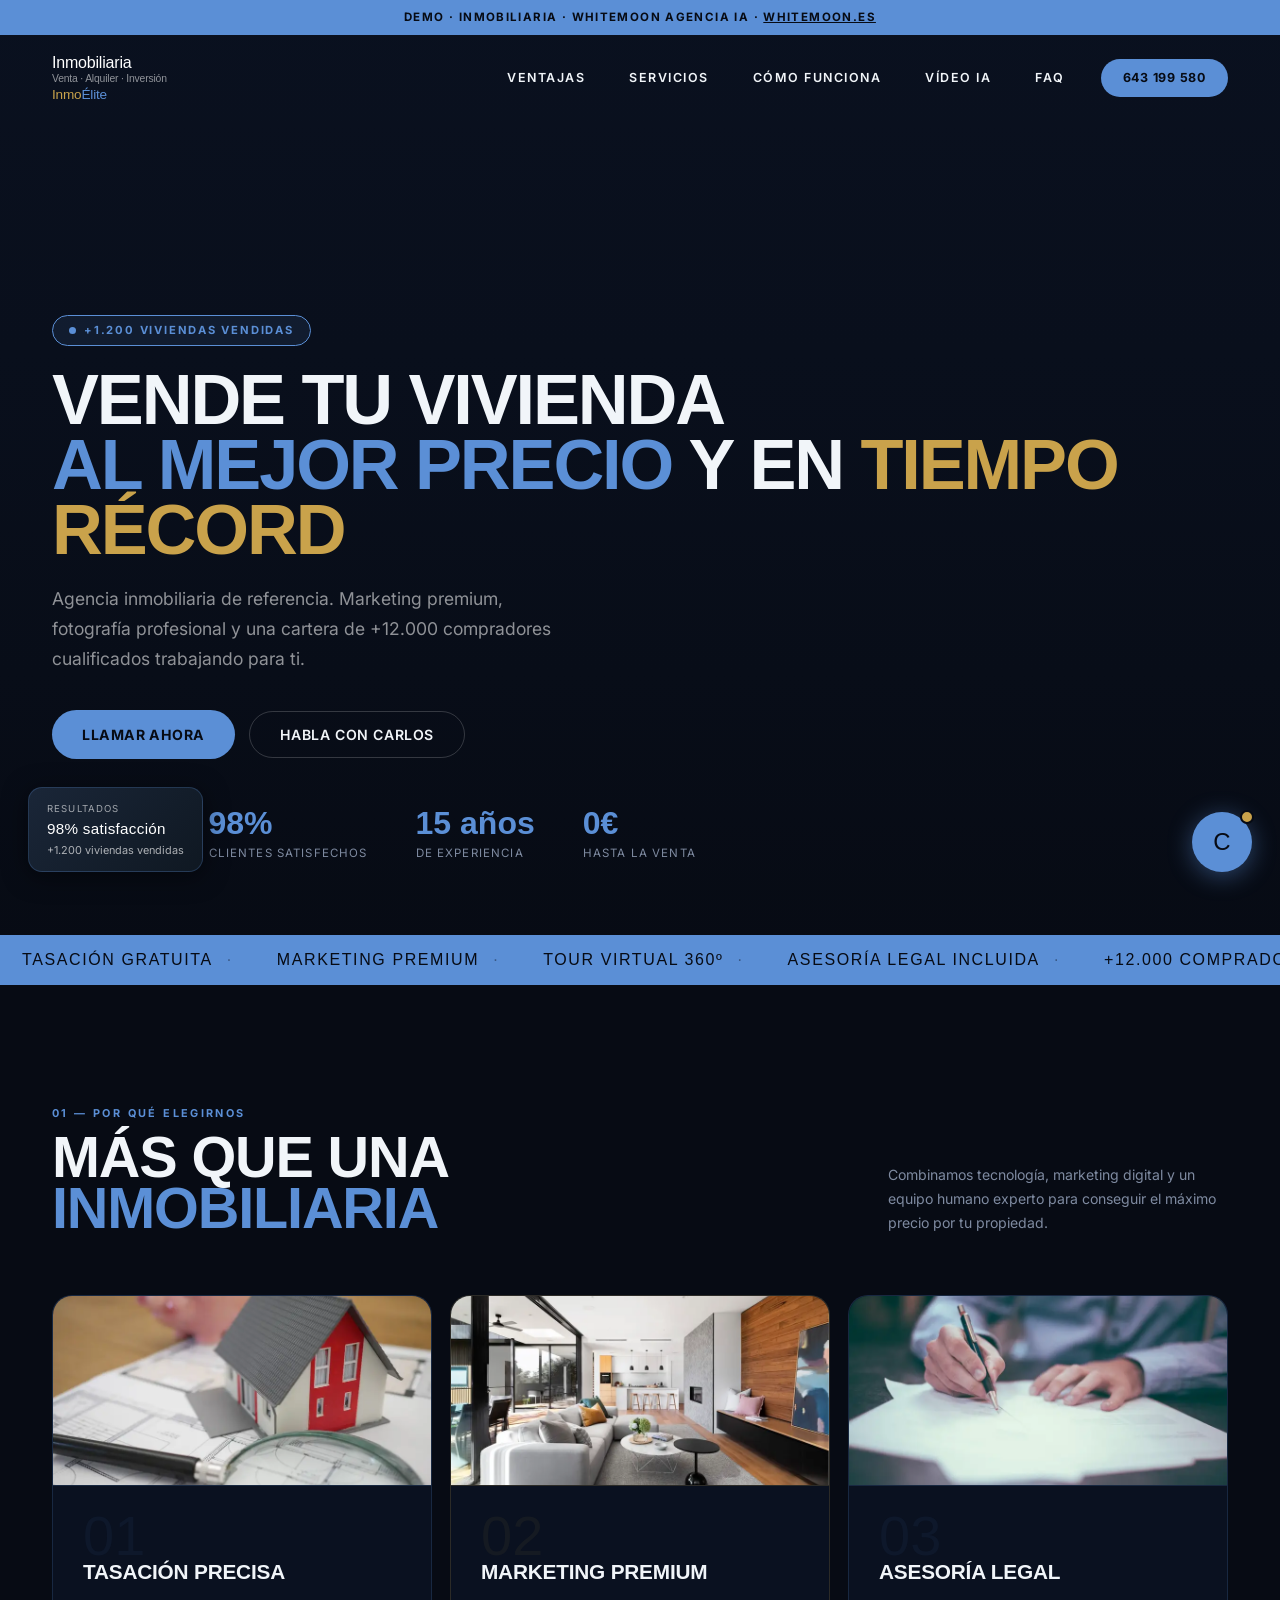
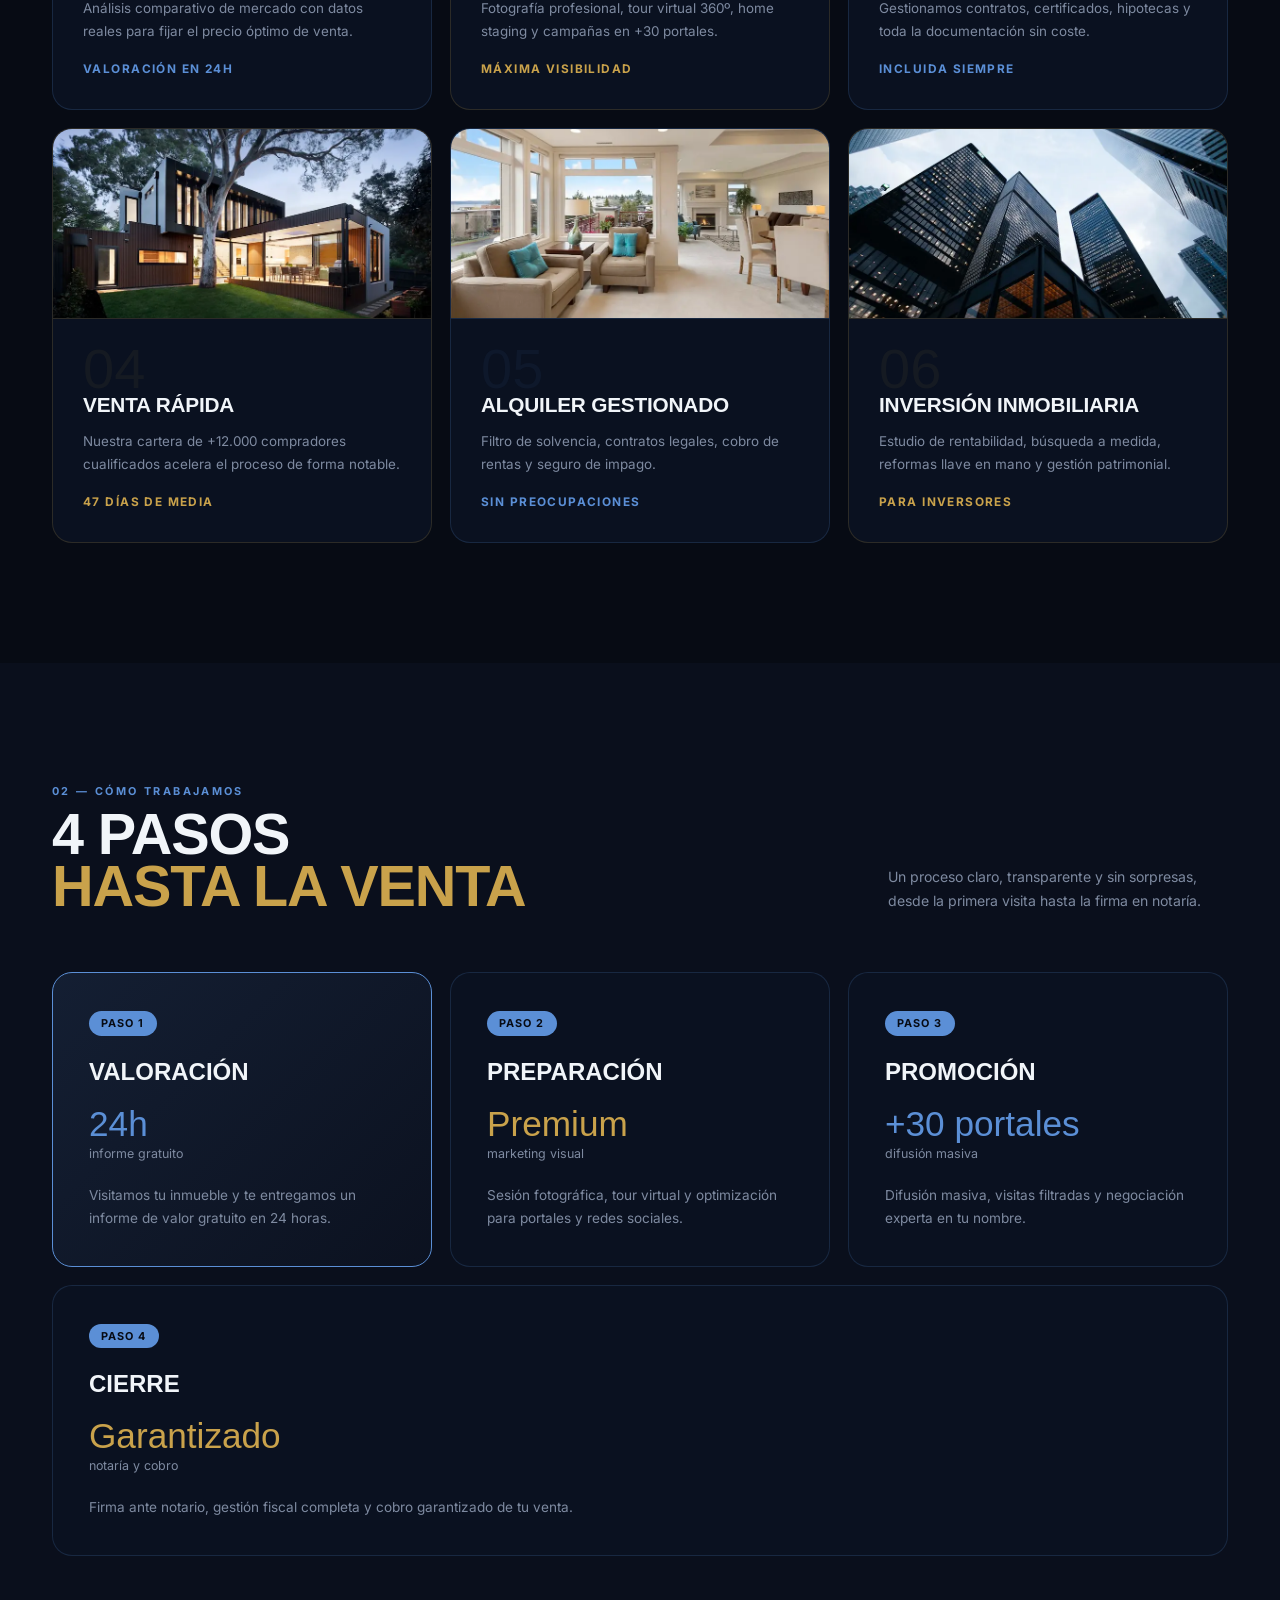
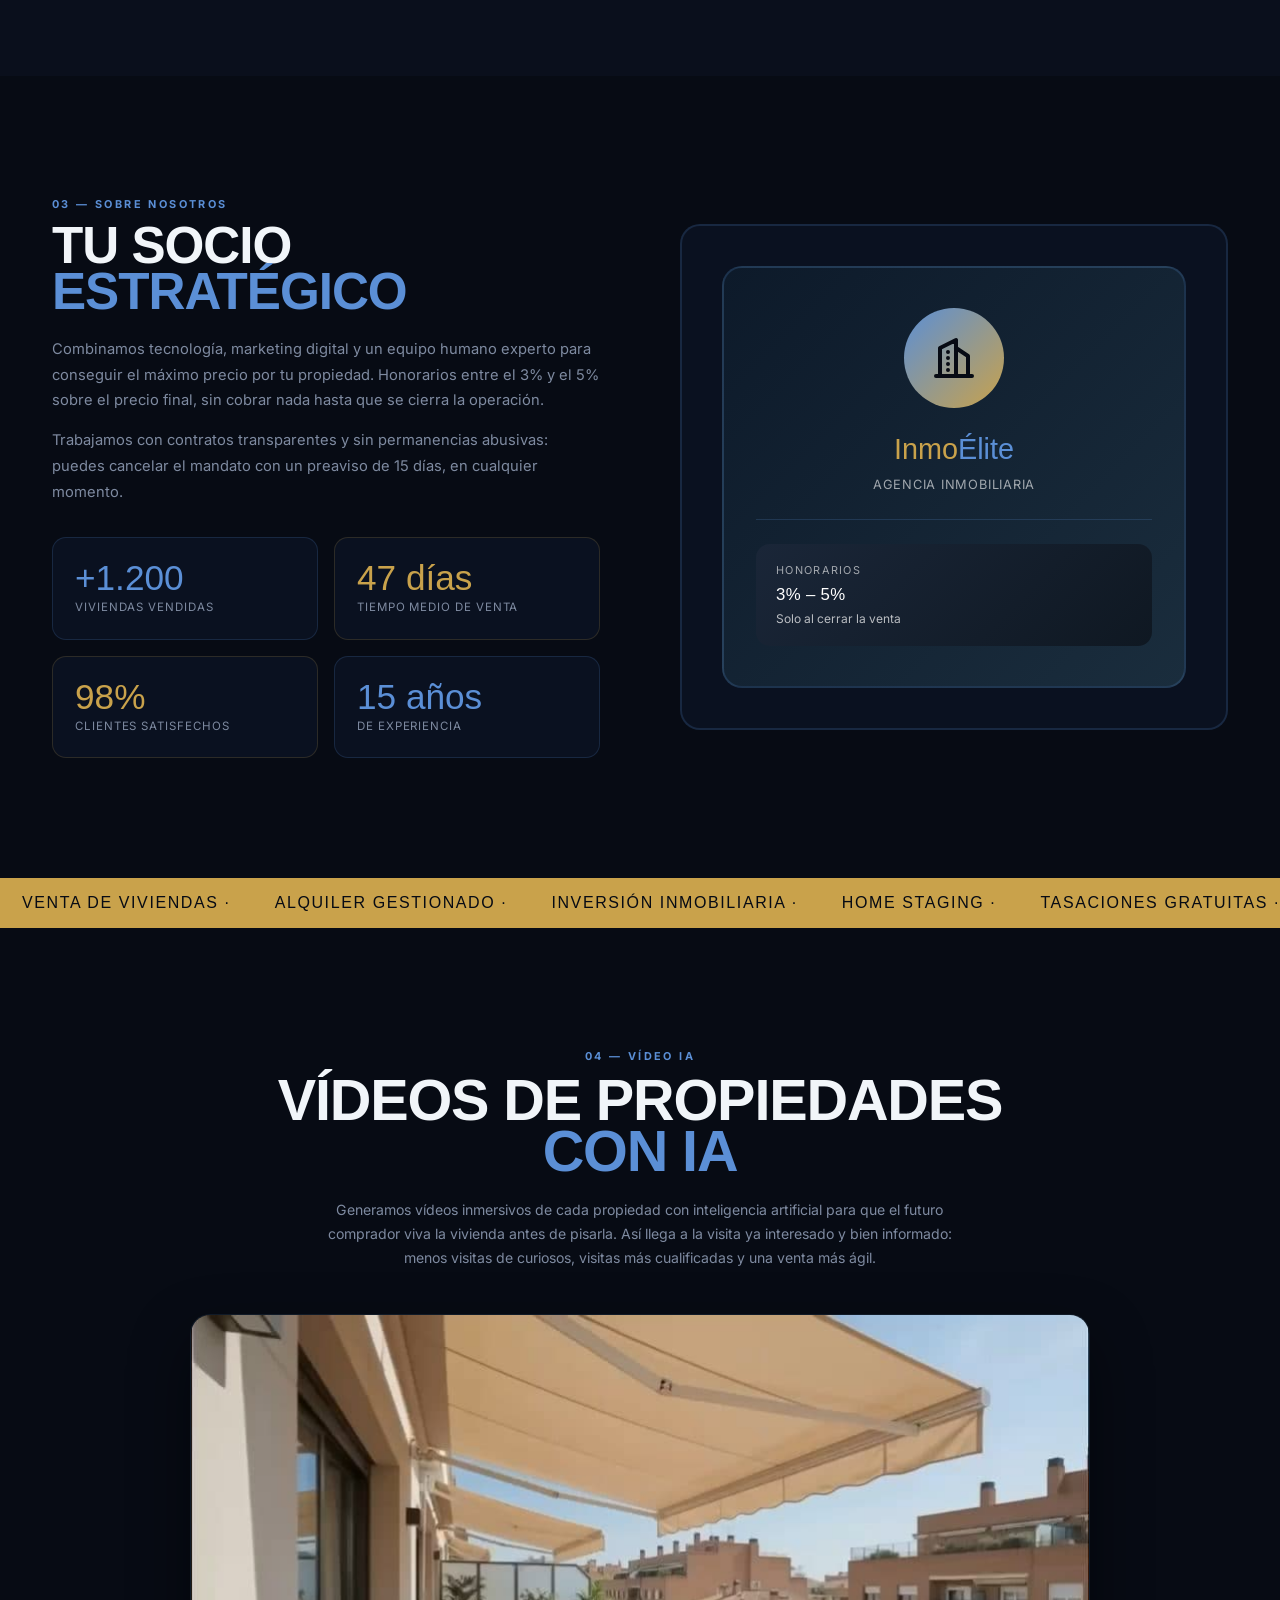
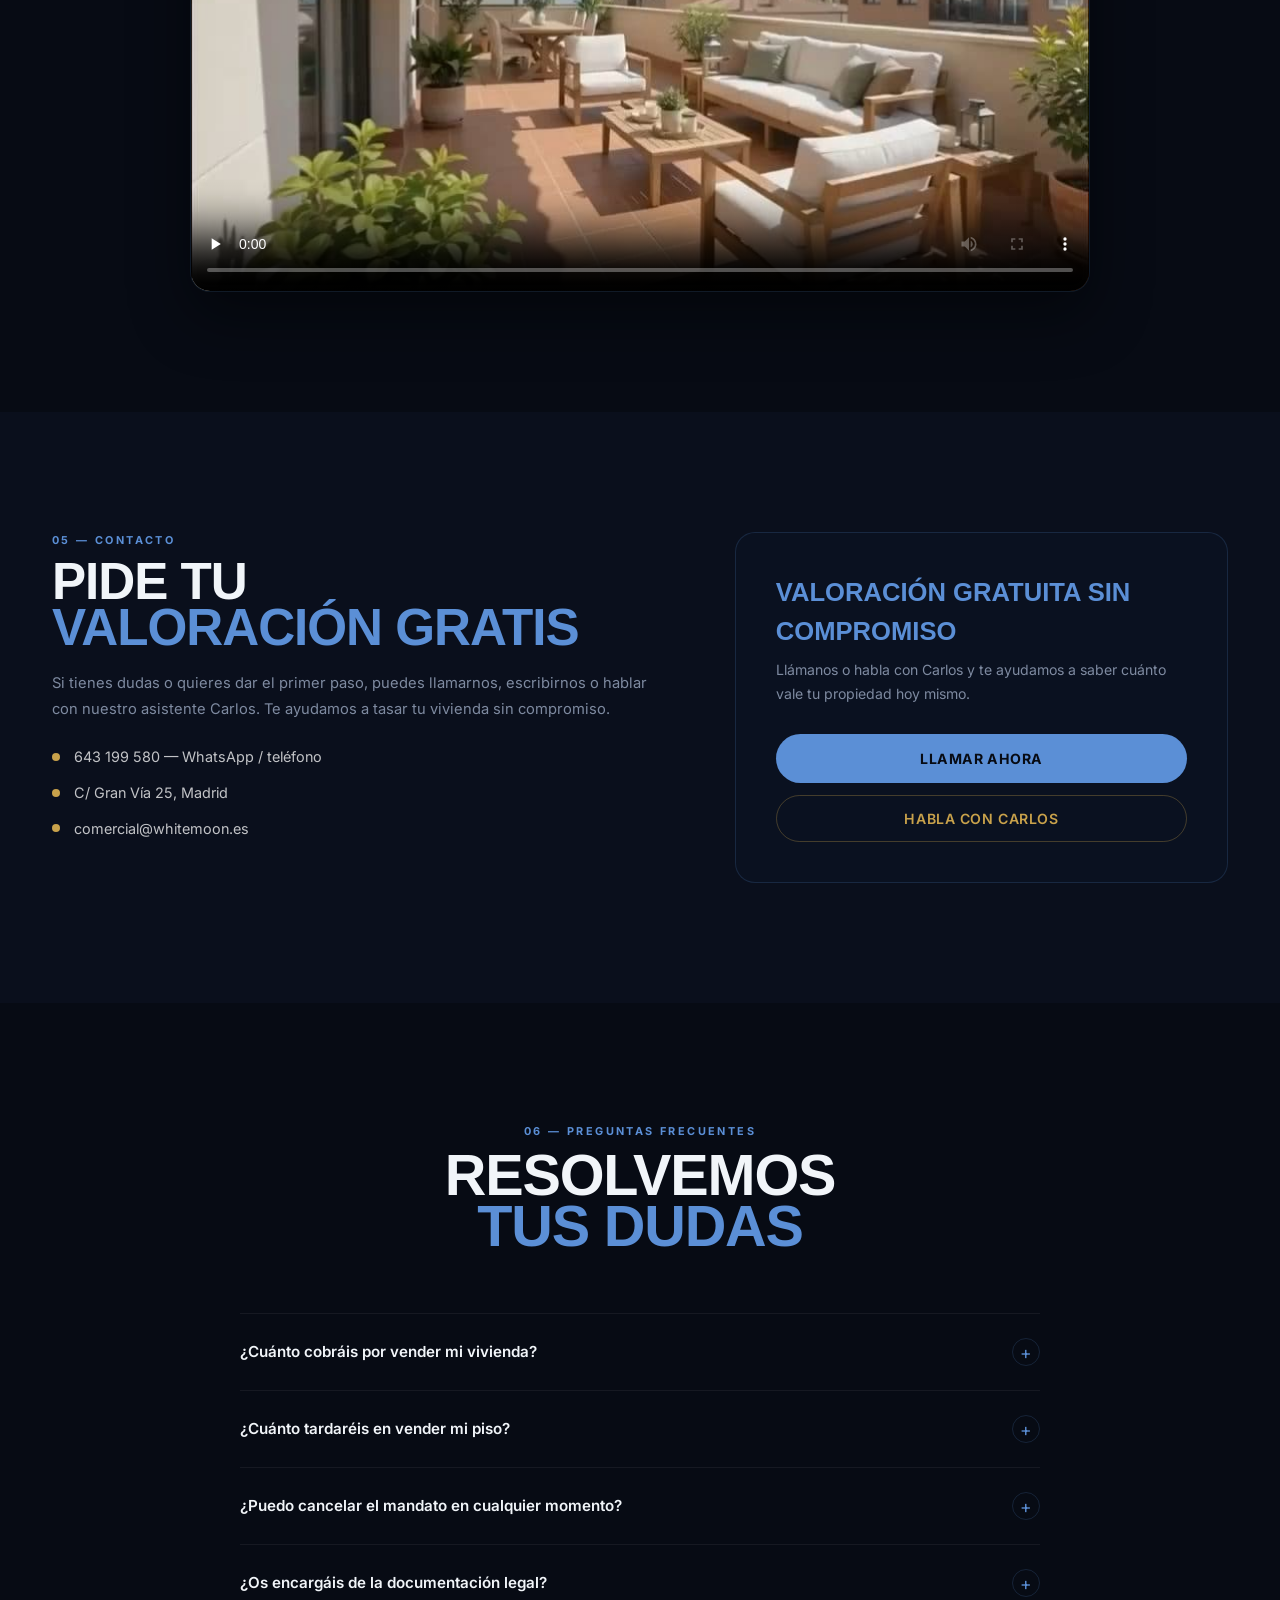
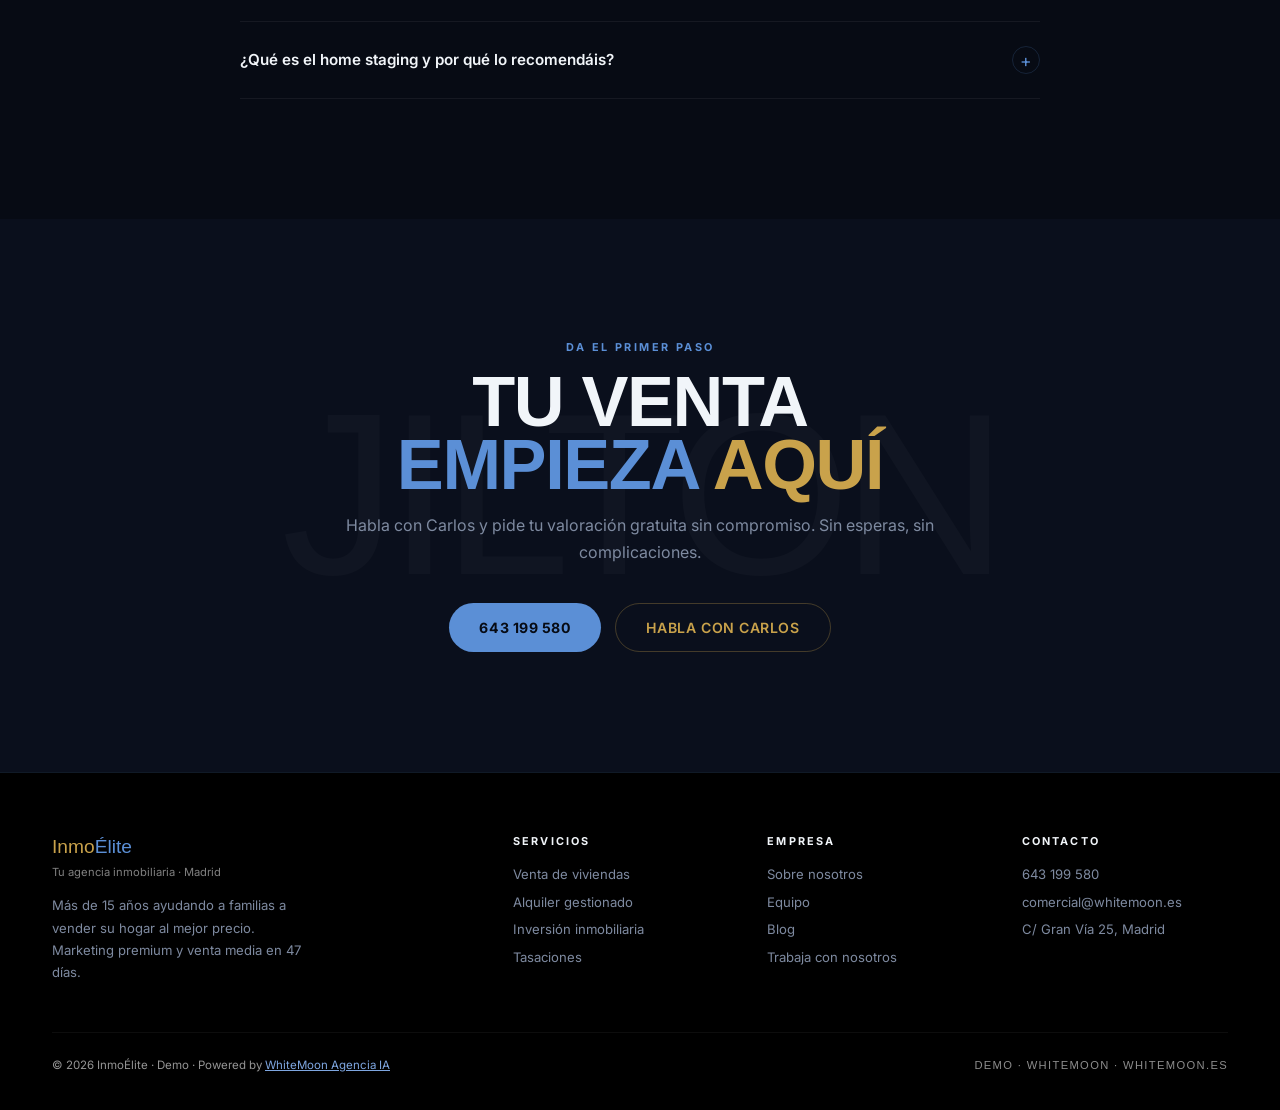
==== commit 53ccdd18: "perf/a11y: sube PageSpeed móvil de InmoÉlite a 90+ sin quitar vídeo ni fotos Rendimiento (71 -> ~96)" ====
--- a/index.html
+++ b/index.html
@@ -7,8 +7,13 @@
 <meta name="description" content="Agencia inmobiliaria especializada en venta de viviendas. Valoración gratuita, marketing premium y venta media en 47 días.">
 <link rel="preconnect" href="https://fonts.googleapis.com">
 <link rel="preconnect" href="https://fonts.gstatic.com" crossorigin>
-<link href="https://fonts.googleapis.com/css2?family=Anton&family=Inter:wght@300;400;500;600;700&display=swap" rel="stylesheet">
+<link rel="preload" as="image" href="assets/img/hero-800.webp" type="image/webp" media="(max-width:900px)" fetchpriority="high">
+<link rel="preload" as="image" href="assets/img/hero.webp" type="image/webp" media="(min-width:901px)" fetchpriority="high">
+<link rel="preload" as="font" type="font/woff2" href="assets/anton-v27-latin.woff2" crossorigin>
+<link href="https://fonts.googleapis.com/css2?family=Inter:wght@300;400;500;600;700&display=swap" rel="stylesheet" media="print" onload="this.media='all'">
+<noscript><link href="https://fonts.googleapis.com/css2?family=Inter:wght@300;400;500;600;700&display=swap" rel="stylesheet"></noscript>
 <style>
+@font-face{font-family:'Anton';font-style:normal;font-weight:400;font-display:optional;src:url("assets/anton-v27-latin.woff2") format("woff2")}
 *{box-sizing:border-box;margin:0;padding:0}
 :root{
   --black:#070b14;
@@ -48,10 +53,20 @@
 .nav-links a:hover{opacity:.6}
 .nav-cta{display:inline-flex;align-items:center;gap:8px;padding:10px 22px;background:#5b8fd6;color:#070b14;border-radius:40px;font-size:.78rem;font-weight:700;letter-spacing:.06em;text-transform:uppercase;border:none;cursor:pointer;transition:all .2s;font-family:'Inter',sans-serif}
 .nav-cta:hover{background:#f08080;color:#070b14;transform:translateY(-1px)}
+.nav-toggle{display:none;margin-left:auto;background:none;border:none;color:var(--white);cursor:pointer;padding:8px;line-height:0}
+.nav-toggle svg{width:26px;height:26px;fill:none;stroke:currentColor;stroke-width:2;stroke-linecap:round;stroke-linejoin:round}
+.nav-toggle .ico-close{display:none}
+.nav-toggle[aria-expanded="true"] .ico-open{display:none}
+.nav-toggle[aria-expanded="true"] .ico-close{display:block}
+.nav-mobile{display:none;position:absolute;top:100%;left:0;right:0;flex-direction:column;background:rgba(7,11,20,.97);backdrop-filter:blur(20px);border-bottom:1px solid var(--border);padding:12px 24px 22px}
+.nav-mobile a{padding:14px 4px;font-size:.82rem;font-weight:600;letter-spacing:.12em;text-transform:uppercase;color:var(--white);border-bottom:1px solid rgba(91,143,214,.12);transition:opacity .2s}
+.nav-mobile a:hover{opacity:.6}
+.nav-mobile .nav-cta{margin-top:18px;justify-content:center;border-bottom:none}
 
 /* HERO */
 .hero{position:relative;height:100dvh;display:flex;flex-direction:column;justify-content:flex-end;overflow:hidden;padding:110px 52px 72px}
-.hero-bg{position:absolute;inset:0;z-index:0;background:url("https://images.unsplash.com/photo-1757359056339-22968344cce6?fm=jpg&q=80&w=1600&auto=format&fit=crop") center/cover no-repeat}
+.hero-bg{position:absolute;inset:0;z-index:0;background:#0a1120}
+.hero-bg img{position:absolute;inset:0;width:100%;height:100%;object-fit:cover}
 .hero-bg::after{content:'';position:absolute;inset:0;background:
   linear-gradient(180deg,rgba(7,11,20,.55) 0%,rgba(7,11,20,.88) 55%,rgba(7,11,20,.97) 100%),
   radial-gradient(ellipse at 75% 30%,rgba(91,143,214,.12),transparent 55%),
@@ -92,13 +107,15 @@
 .section-subtitle{font-size:.88rem;color:var(--muted);line-height:1.7;max-width:340px}
 .serv-grid{max-width:1200px;margin:0 auto;display:grid;grid-template-columns:repeat(3,1fr);grid-auto-rows:1fr;gap:18px}
 .serv-card{background:var(--card);border:1px solid var(--border);border-radius:20px;padding:30px;transition:transform .35s,border-color .35s;position:relative;overflow:hidden;display:flex;flex-direction:column}
-.serv-img{display:block;width:calc(100% + 60px);height:190px;object-fit:cover;margin:-30px -30px 22px;border-bottom:1px solid var(--border)}
-.serv-card.rose-card .serv-img{border-bottom-color:var(--border-rose)}
+.serv-pic{display:block;width:calc(100% + 60px);height:190px;margin:-30px -30px 22px;border-bottom:1px solid var(--border);overflow:hidden}
+.serv-card.rose-card .serv-pic{border-bottom-color:var(--border-rose)}
+.serv-img{display:block;width:100%;height:100%;object-fit:cover}
 .serv-card .serv-link{margin-top:auto}
 .serv-card:hover{transform:translateY(-7px);border-color:rgba(91,143,214,.5)}
 .serv-card.rose-card{border-color:var(--border-rose)}
 .serv-card.rose-card:hover{border-color:rgba(201,162,75,.5)}
 .serv-num{font-family:'Anton',sans-serif;font-size:3.5rem;color:rgba(91,143,214,.06);line-height:1;margin-bottom:-8px}
+.serv-num::before{content:attr(data-num)}
 .serv-card.rose-card .serv-num{color:rgba(201,162,75,.06)}
 .serv-card h3{font-family:'Anton',sans-serif;font-size:1.3rem;text-transform:uppercase;letter-spacing:-.01em;margin-bottom:10px;color:var(--white)}
 .serv-card p{font-size:.84rem;color:var(--muted);line-height:1.7;margin-bottom:18px}
@@ -186,13 +203,13 @@
 .footer-brand .logo{font-family:'Anton',sans-serif;font-size:1.5rem;color:var(--white);margin-bottom:14px}
 .footer-brand .logo span{color:var(--rose)}
 .footer-brand p{font-size:.82rem;color:var(--muted);line-height:1.7;max-width:260px}
-.footer-col h4{font-size:.68rem;font-weight:700;letter-spacing:.2em;text-transform:uppercase;color:var(--white);margin-bottom:16px}
+.footer-col h3{font-size:.68rem;font-weight:700;letter-spacing:.2em;text-transform:uppercase;color:var(--white);margin-bottom:16px}
 .footer-col a,.footer-col p{font-size:.82rem;color:var(--muted);display:block;margin-bottom:8px;transition:color .2s}
 .footer-col a:hover{color:var(--blue)}
 .footer-bottom{border-top:1px solid rgba(255,255,255,.05);padding-top:24px;display:flex;justify-content:space-between;align-items:center;flex-wrap:wrap;gap:10px}
-.footer-copy{font-size:.72rem;color:rgba(255,255,255,.3)}
-.footer-copy a{color:var(--blue)}
-.footer-badge{font-family:'Anton',sans-serif;font-size:.7rem;letter-spacing:.12em;color:rgba(255,255,255,.2);text-transform:uppercase}
+.footer-copy{font-size:.72rem;color:rgba(255,255,255,.58)}
+.footer-copy a{color:#7ea6e0;text-decoration:underline}
+.footer-badge{font-family:'Anton',sans-serif;font-size:.7rem;letter-spacing:.12em;color:rgba(255,255,255,.55);text-transform:uppercase}
 
 /* CHATBOT CARLOS */
 .carlos-fab{position:fixed;bottom:28px;right:28px;z-index:500;width:60px;height:60px;background:#5b8fd6;color:#070b14;border:none;border-radius:50%;cursor:pointer;display:flex;align-items:center;justify-content:center;box-shadow:0 4px 24px rgba(91,143,214,.45);font-family:'Anton',sans-serif;transition:all .25s}
@@ -241,12 +258,16 @@
 .carlos-send{background:#5b8fd6;color:#070b14;border:none;width:40px;height:40px;border-radius:50%;cursor:pointer;font-size:1rem;flex-shrink:0;display:flex;align-items:center;justify-content:center;transition:all .15s}
 .carlos-send:hover:not(:disabled){background:#f08080;transform:scale(1.08)}
 .carlos-send:disabled{opacity:.4;cursor:not-allowed}
-.carlos-disc{background:#080d18;border-top:1px solid rgba(255,255,255,.04);text-align:center;padding:8px 10px;font-size:.6rem;font-weight:700;letter-spacing:.12em;text-transform:uppercase;color:rgba(255,255,255,.24)}
+.carlos-disc{background:#080d18;border-top:1px solid rgba(255,255,255,.04);text-align:center;padding:8px 10px;font-size:.6rem;font-weight:700;letter-spacing:.12em;text-transform:uppercase;color:rgba(255,255,255,.55)}
 
 /* RESPONSIVE */
 @media(max-width:900px){
   .nav{padding:14px 24px}
   .nav-links{display:none}
+  .nav>.nav-cta{display:none}
+  .nav-toggle{display:flex;align-items:center}
+  .nav.menu-open{z-index:600;background:rgba(7,11,20,.96);backdrop-filter:blur(20px);border-bottom-color:var(--border)}
+  .nav.menu-open .nav-mobile{display:flex}
   .hero{padding:100px 24px 52px}
   .hero h1{font-size:clamp(2.8rem,13vw,5.5rem)}
   .servicios,.tarifas,.sobre,.video-sec,.contacto,.faq,.cta-sec{padding:80px 24px}
@@ -259,6 +280,7 @@
   .marquee-wrap,.marquee-wrap2{display:none}
 }
 @media(max-width:600px){
+  .hero{height:auto;min-height:100dvh;justify-content:flex-start;padding-top:110px}
   .hero-stats{gap:28px}
   .sobre-stats{grid-template-columns:1fr 1fr}
   .footer-top{grid-template-columns:1fr}
@@ -286,10 +308,29 @@
     <a href="#faq">FAQ</a>
   </div>
   <a href="tel:643199580" class="nav-cta">643 199 580</a>
+  <button type="button" class="nav-toggle" id="navToggle" aria-label="Abrir menú" aria-expanded="false" aria-controls="navMobile">
+    <svg class="ico-open" viewBox="0 0 24 24" aria-hidden="true"><path d="M4 7h16M4 12h16M4 17h16"/></svg>
+    <svg class="ico-close" viewBox="0 0 24 24" aria-hidden="true"><path d="M6 6l12 12M18 6L6 18"/></svg>
+  </button>
+  <div class="nav-mobile" id="navMobile">
+    <a href="#servicios">Ventajas</a>
+    <a href="#partidos">Servicios</a>
+    <a href="#nosotros">Cómo funciona</a>
+    <a href="#video">Vídeo IA</a>
+    <a href="#faq">FAQ</a>
+    <a href="tel:643199580" class="nav-cta">643 199 580</a>
+  </div>
 </nav>
 
 <section class="hero" id="top">
-  <div class="hero-bg"></div>
+  <div class="hero-bg">
+    <picture>
+      <source type="image/webp" media="(max-width:900px)" srcset="assets/img/hero-800.webp">
+      <source type="image/jpeg" media="(max-width:900px)" srcset="assets/img/hero-800.jpg">
+      <source type="image/webp" srcset="assets/img/hero.webp">
+      <img src="assets/img/hero.jpg" alt="" width="1400" height="791" fetchpriority="high" decoding="async">
+    </picture>
+  </div>
   <div class="hero-in">
     <div class="hero-tag">
       <span class="dot"></span>
@@ -342,43 +383,43 @@
   </div>
   <div class="serv-grid">
     <div class="serv-card">
-      <img class="serv-img" src="assets/img/tasacion-precisa.jpg" width="1200" height="901" loading="lazy" alt="Maqueta de vivienda con lupa y planos sobre la mesa para la tasación de un inmueble">
-      <div class="serv-num">01</div>
+      <picture class="serv-pic"><source type="image/webp" srcset="assets/img/tasacion-precisa.webp"><img class="serv-img" src="assets/img/tasacion-precisa.jpg" width="800" height="601" loading="lazy" decoding="async" alt="Maqueta de vivienda con lupa y planos sobre la mesa para la tasación de un inmueble"></picture>
+      <div class="serv-num" aria-hidden="true" data-num="01"></div>
       <h3>Tasación precisa</h3>
       <p>Análisis comparativo de mercado con datos reales para fijar el precio óptimo de venta.</p>
       <span class="serv-link">Valoración en 24h</span>
     </div>
     <div class="serv-card rose-card">
-      <img class="serv-img" src="assets/img/marketing-premium.jpg" width="1200" height="816" loading="lazy" alt="Salón moderno de diseño captado con fotografía profesional inmobiliaria">
-      <div class="serv-num">02</div>
+      <picture class="serv-pic"><source type="image/webp" srcset="assets/img/marketing-premium.webp"><img class="serv-img" src="assets/img/marketing-premium.jpg" width="800" height="544" loading="lazy" decoding="async" alt="Salón moderno de diseño captado con fotografía profesional inmobiliaria"></picture>
+      <div class="serv-num" aria-hidden="true" data-num="02"></div>
       <h3>Marketing premium</h3>
       <p>Fotografía profesional, tour virtual 360º, home staging y campañas en +30 portales.</p>
       <span class="serv-link">Máxima visibilidad</span>
     </div>
     <div class="serv-card">
-      <img class="serv-img" src="assets/img/asesoria-legal.jpg" width="1200" height="801" loading="lazy" alt="Firma de un contrato de compraventa inmobiliaria sobre la mesa">
-      <div class="serv-num">03</div>
+      <picture class="serv-pic"><source type="image/webp" srcset="assets/img/asesoria-legal.webp"><img class="serv-img" src="assets/img/asesoria-legal.jpg" width="800" height="534" loading="lazy" decoding="async" alt="Firma de un contrato de compraventa inmobiliaria sobre la mesa"></picture>
+      <div class="serv-num" aria-hidden="true" data-num="03"></div>
       <h3>Asesoría legal</h3>
       <p>Gestionamos contratos, certificados, hipotecas y toda la documentación sin coste.</p>
       <span class="serv-link">Incluida siempre</span>
     </div>
     <div class="serv-card rose-card">
-      <img class="serv-img" src="assets/img/venta-rapida.jpg" width="1200" height="800" loading="lazy" alt="Vivienda unifamiliar moderna lista para una venta rápida">
-      <div class="serv-num">04</div>
+      <picture class="serv-pic"><source type="image/webp" srcset="assets/img/venta-rapida.webp"><img class="serv-img" src="assets/img/venta-rapida.jpg" width="800" height="533" loading="lazy" decoding="async" alt="Vivienda unifamiliar moderna lista para una venta rápida"></picture>
+      <div class="serv-num" aria-hidden="true" data-num="04"></div>
       <h3>Venta rápida</h3>
       <p>Nuestra cartera de +12.000 compradores cualificados acelera el proceso de forma notable.</p>
       <span class="serv-link">47 días de media</span>
     </div>
     <div class="serv-card">
-      <img class="serv-img" src="assets/img/alquiler-gestionado.jpg" width="1200" height="800" loading="lazy" alt="Salón luminoso de un piso preparado para alquiler gestionado">
-      <div class="serv-num">05</div>
+      <picture class="serv-pic"><source type="image/webp" srcset="assets/img/alquiler-gestionado.webp"><img class="serv-img" src="assets/img/alquiler-gestionado.jpg" width="800" height="533" loading="lazy" decoding="async" alt="Salón luminoso de un piso preparado para alquiler gestionado"></picture>
+      <div class="serv-num" aria-hidden="true" data-num="05"></div>
       <h3>Alquiler gestionado</h3>
       <p>Filtro de solvencia, contratos legales, cobro de rentas y seguro de impago.</p>
       <span class="serv-link">Sin preocupaciones</span>
     </div>
     <div class="serv-card rose-card">
-      <img class="serv-img" src="assets/img/inversion-inmobiliaria.jpg" width="1200" height="800" loading="lazy" alt="Edificios de oficinas modernos representando la inversión inmobiliaria">
-      <div class="serv-num">06</div>
+      <picture class="serv-pic"><source type="image/webp" srcset="assets/img/inversion-inmobiliaria.webp"><img class="serv-img" src="assets/img/inversion-inmobiliaria.jpg" width="800" height="533" loading="lazy" decoding="async" alt="Edificios de oficinas modernos representando la inversión inmobiliaria"></picture>
+      <div class="serv-num" aria-hidden="true" data-num="06"></div>
       <h3>Inversión inmobiliaria</h3>
       <p>Estudio de rentabilidad, búsqueda a medida, reformas llave en mano y gestión patrimonial.</p>
       <span class="serv-link">Para inversores</span>
@@ -498,7 +539,7 @@
     </div>
   </div>
   <div class="video-wrap">
-    <video class="video-player" controls playsinline preload="metadata" poster="assets/img/video-poster.jpg" width="896" height="576">
+    <video class="video-player" controls playsinline preload="none" poster="assets/img/video-poster.jpg" width="896" height="576">
       <source src="assets/video/inmoelite.mp4" type="video/mp4">
       Tu navegador no admite la reproducción de vídeo. Puedes <a href="assets/video/inmoelite.mp4">descargar el vídeo</a>.
     </video>
@@ -590,21 +631,21 @@
         <p>Más de 15 años ayudando a familias a vender su hogar al mejor precio. Marketing premium y venta media en 47 días.</p>
       </div>
       <div class="footer-col">
-        <h4>Servicios</h4>
+        <h3>Servicios</h3>
         <a href="#servicios">Venta de viviendas</a>
         <a href="#servicios">Alquiler gestionado</a>
         <a href="#servicios">Inversión inmobiliaria</a>
         <a href="#servicios">Tasaciones</a>
       </div>
       <div class="footer-col">
-        <h4>Empresa</h4>
+        <h3>Empresa</h3>
         <p>Sobre nosotros</p>
         <p>Equipo</p>
         <p>Blog</p>
         <p>Trabaja con nosotros</p>
       </div>
       <div class="footer-col">
-        <h4>Contacto</h4>
+        <h3>Contacto</h3>
         <a href="tel:643199580">643 199 580</a>
         <a href="mailto:comercial@whitemoon.es">comercial@whitemoon.es</a>
         <p>C/ Gran Vía 25, Madrid</p>
@@ -656,6 +697,37 @@
 window.addEventListener('scroll',function(){
   document.getElementById('nav').classList.toggle('scrolled',window.scrollY>60);
 });
+
+/* Menú hamburguesa móvil (≤900px) */
+(function(){
+  var nav=document.getElementById('nav');
+  var toggle=document.getElementById('navToggle');
+  var panel=document.getElementById('navMobile');
+  if(!nav||!toggle||!panel) return;
+  function isOpen(){ return nav.classList.contains('menu-open'); }
+  function openMenu(){
+    nav.classList.add('menu-open');
+    toggle.setAttribute('aria-expanded','true');
+    toggle.setAttribute('aria-label','Cerrar menú');
+    document.body.style.overflow='hidden';
+    var first=panel.querySelector('a');
+    if(first) first.focus();
+  }
+  function closeMenu(returnFocus){
+    nav.classList.remove('menu-open');
+    toggle.setAttribute('aria-expanded','false');
+    toggle.setAttribute('aria-label','Abrir menú');
+    document.body.style.overflow='';
+    if(returnFocus) toggle.focus();
+  }
+  toggle.addEventListener('click',function(){ isOpen()?closeMenu(true):openMenu(); });
+  panel.querySelectorAll('a').forEach(function(a){
+    a.addEventListener('click',function(){ closeMenu(false); });
+  });
+  document.addEventListener('keydown',function(e){
+    if(e.key==='Escape' && isOpen()) closeMenu(true);
+  });
+})();
 
 window.toggleFaq = function(btn){
   var item=btn.closest('.faq-item');
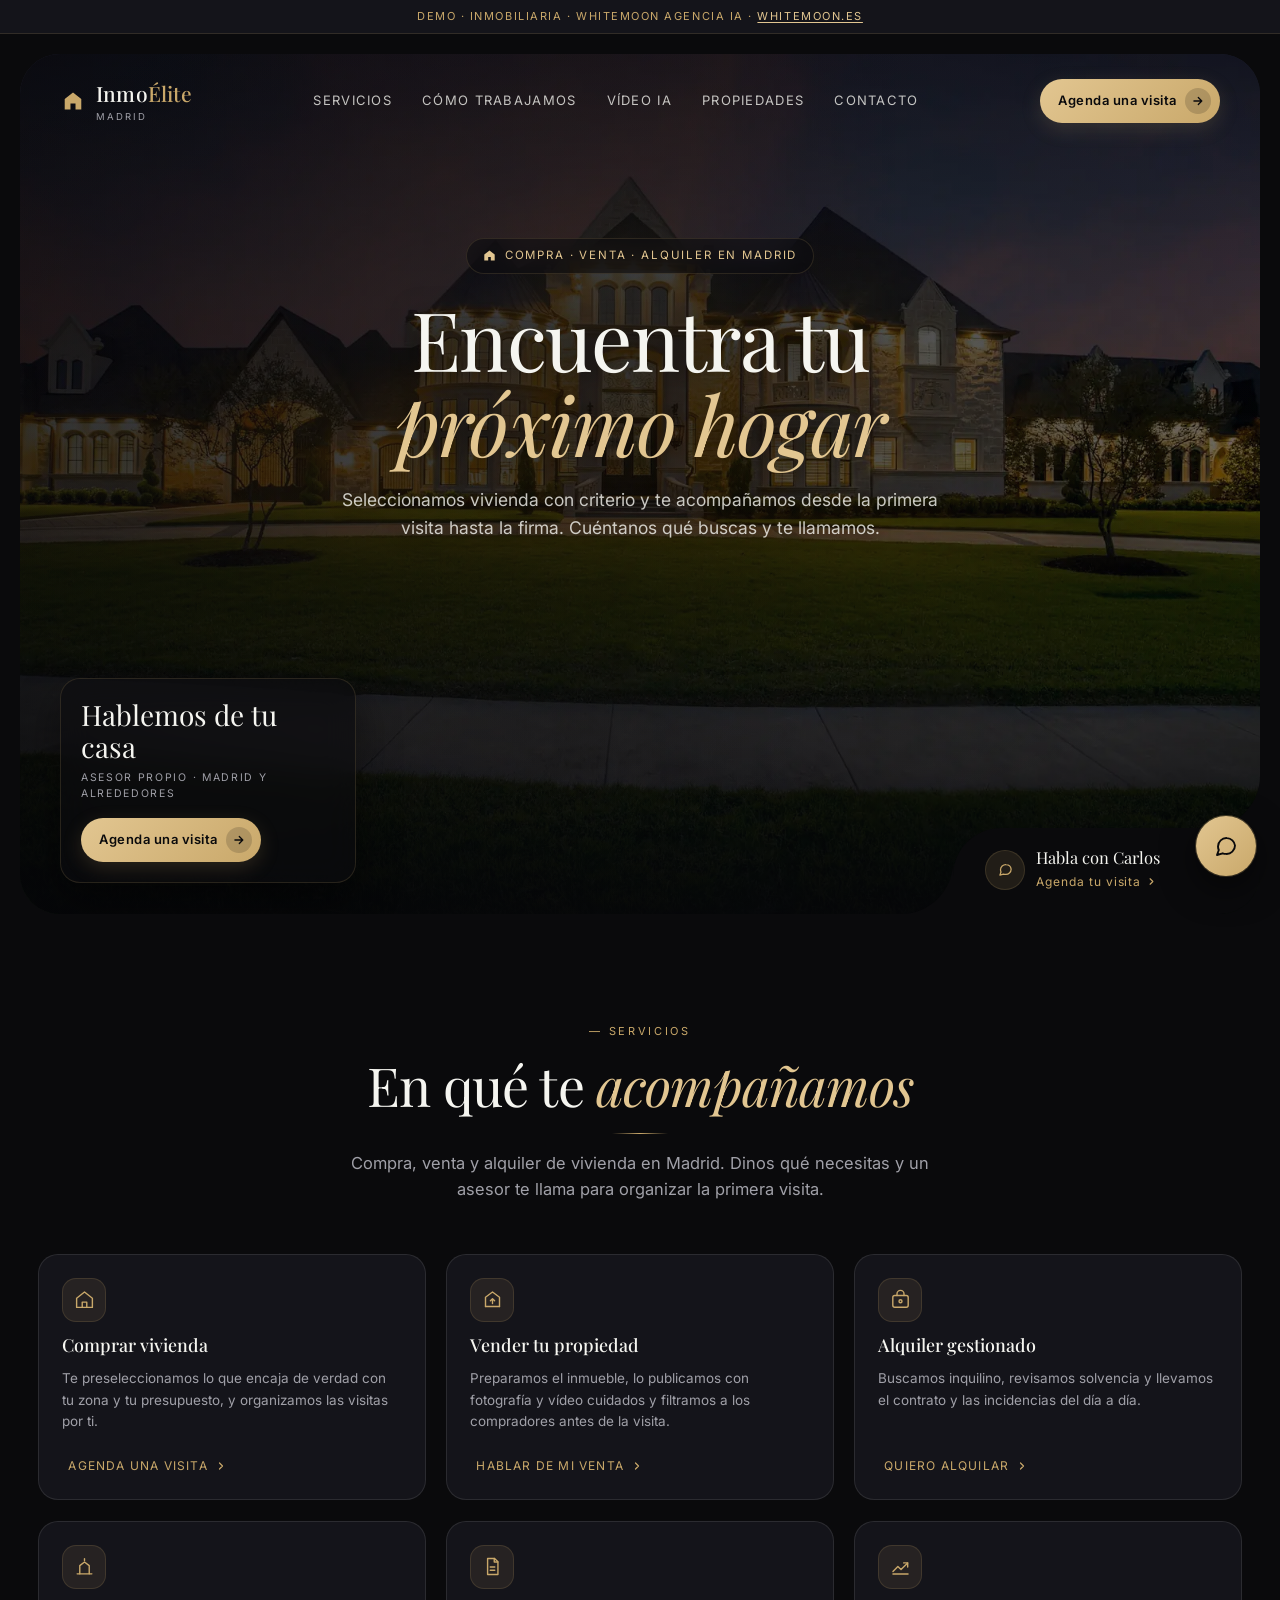
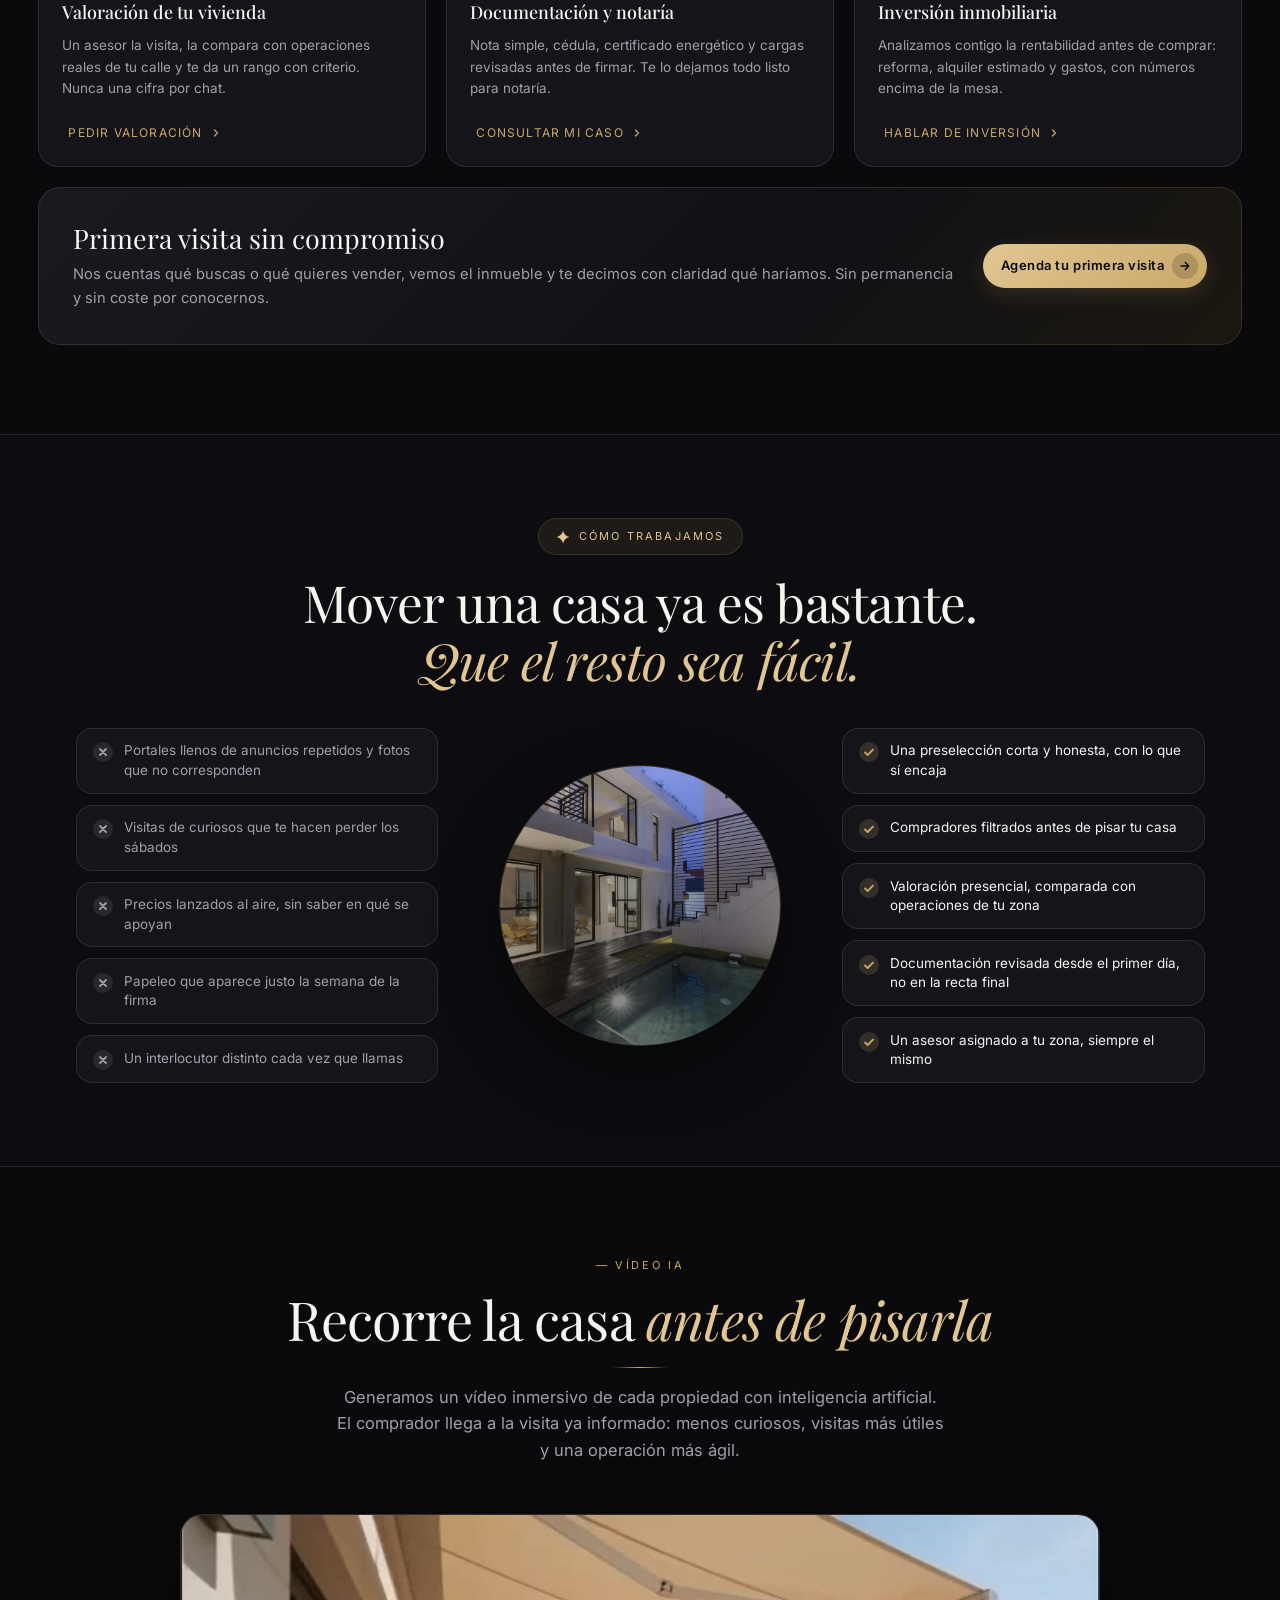
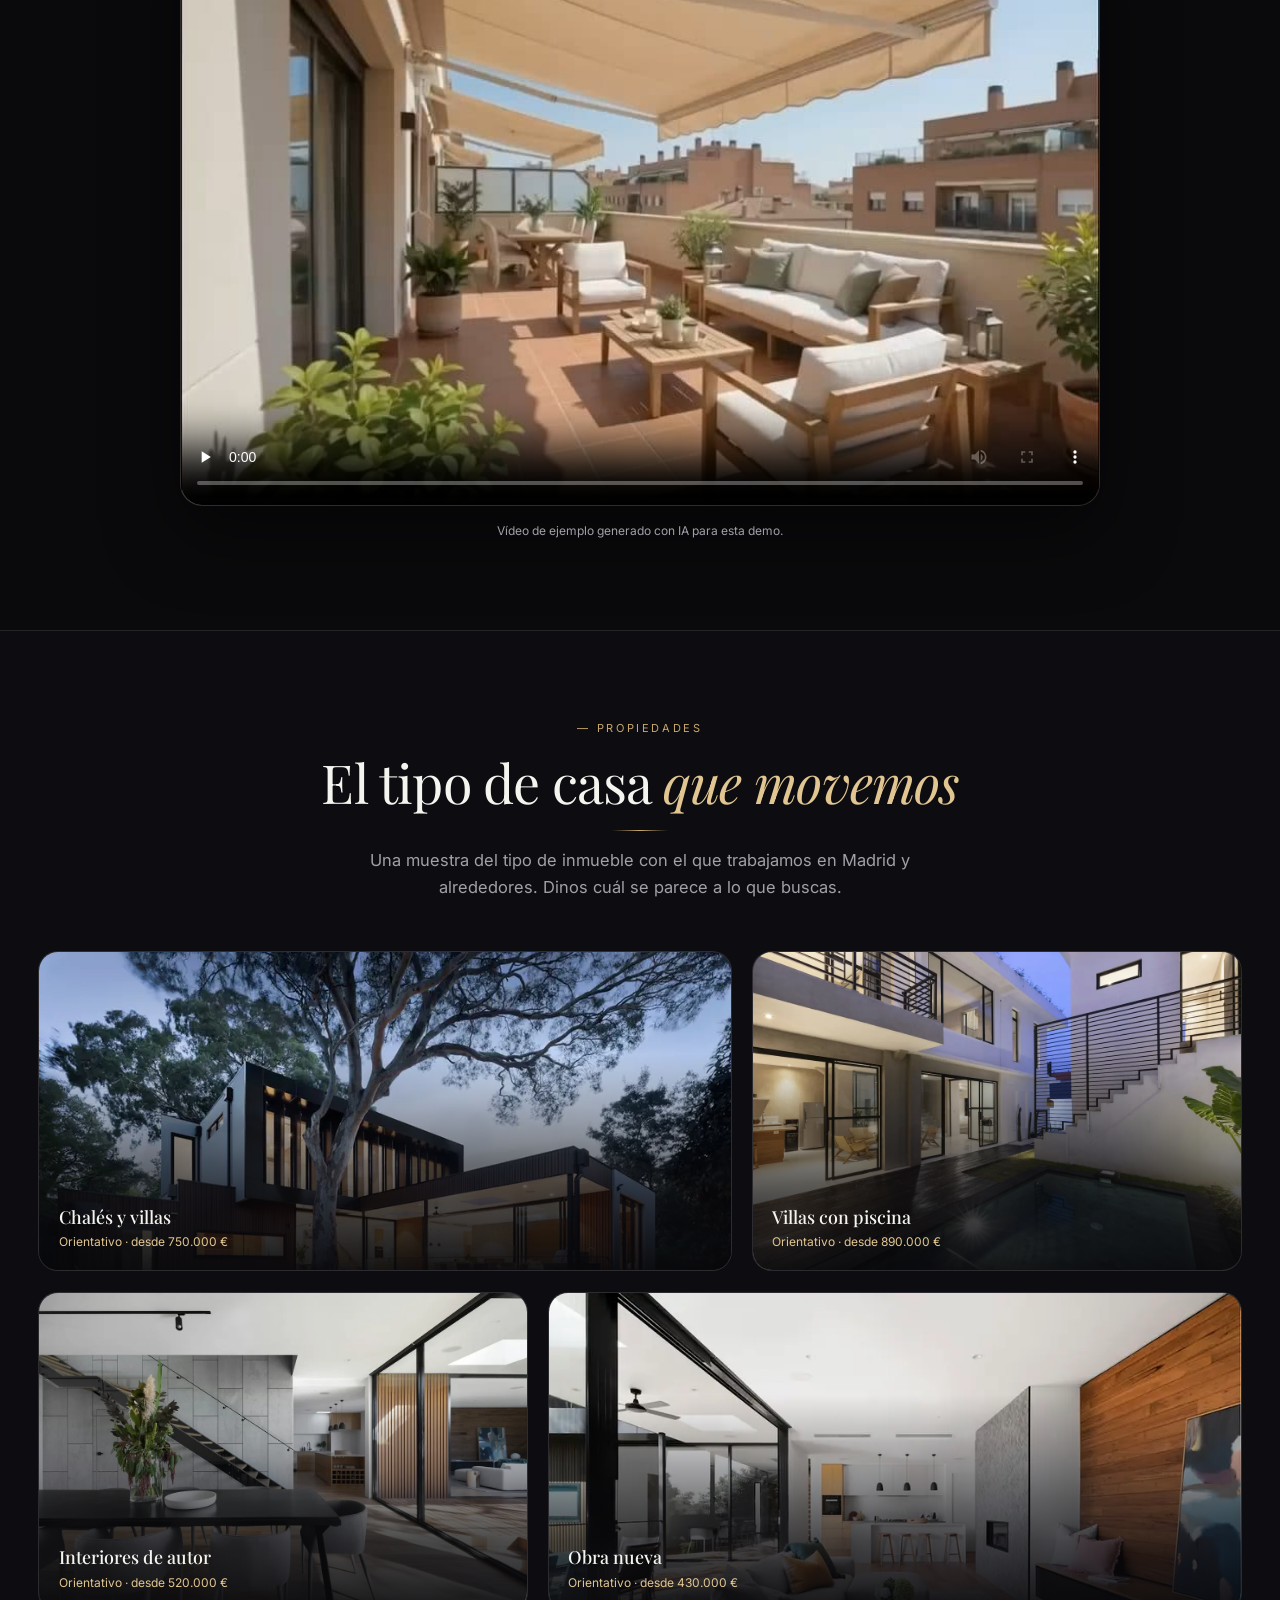
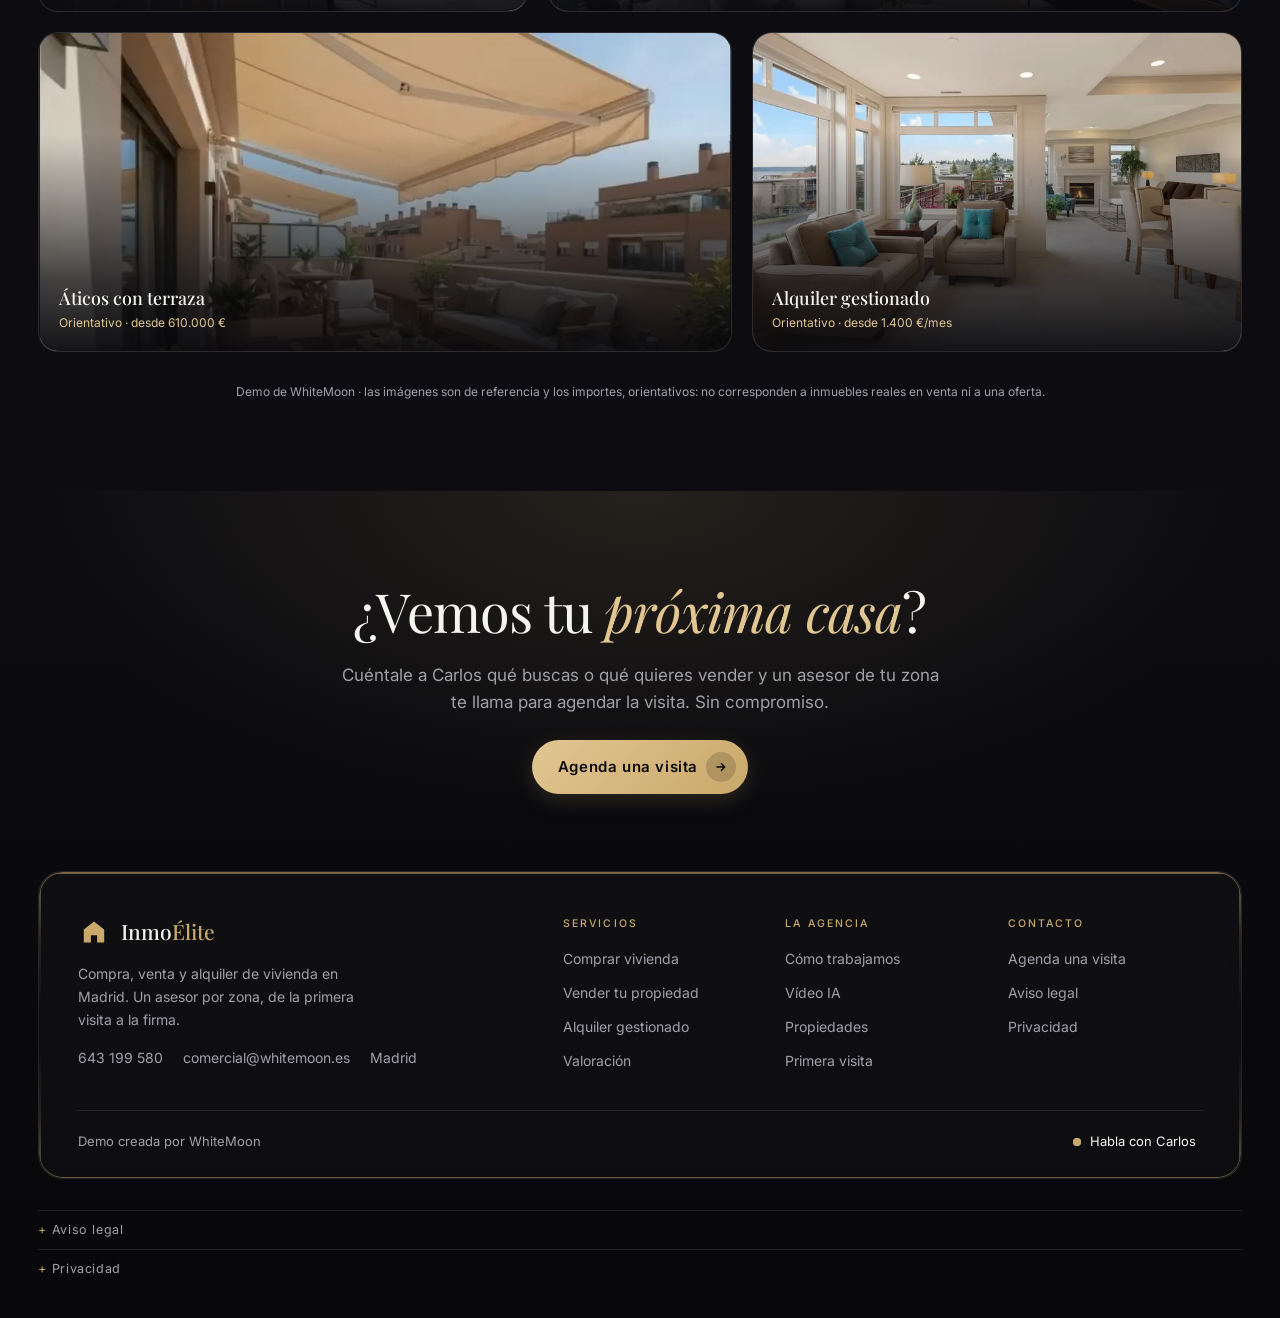
==== commit a1152bd3: "feat: rehace la demo de inmobiliaria con el esqueleto de psicología y piel de lujo oscuro Reescribe " ====
--- a/index.html
+++ b/index.html
@@ -1,761 +1,1140 @@
 <!DOCTYPE html>
 <html lang="es">
 <head>
-<meta charset="UTF-8">
-<meta name="viewport" content="width=device-width,initial-scale=1">
-<title>InmoÉlite · Vendemos tu vivienda al mejor precio · Demo WhiteMoon</title>
-<meta name="description" content="Agencia inmobiliaria especializada en venta de viviendas. Valoración gratuita, marketing premium y venta media en 47 días.">
+<meta charset="utf-8">
+<meta name="viewport" content="width=device-width, initial-scale=1">
+<title>InmoÉlite · Compra, venta y alquiler de vivienda en Madrid</title>
+<meta name="description" content="Inmobiliaria en Madrid: compra, venta y alquiler de vivienda. Cuéntale a Carlos qué buscas y un asesor te llama para agendar la visita.">
+<link rel="canonical" href="https://nexusforgeia.github.io/WHITEMOON-INMOBILIARIAS/">
+<meta name="robots" content="index, follow, max-image-preview:large">
+<meta name="theme-color" content="#0a0a0c">
+<meta name="color-scheme" content="dark">
+
+<meta property="og:type" content="website">
+<meta property="og:site_name" content="InmoÉlite">
+<meta property="og:locale" content="es_ES">
+<meta property="og:url" content="https://nexusforgeia.github.io/WHITEMOON-INMOBILIARIAS/">
+<meta property="og:title" content="InmoÉlite · Compra, venta y alquiler de vivienda en Madrid">
+<meta property="og:description" content="Inmobiliaria en Madrid: compra, venta y alquiler de vivienda. Cuéntale a Carlos qué buscas y un asesor te llama para agendar la visita.">
+<meta property="og:image" content="https://nexusforgeia.github.io/WHITEMOON-INMOBILIARIAS/assets/img/og.jpg">
+<meta property="og:image:type" content="image/jpeg">
+<meta property="og:image:width" content="1200">
+<meta property="og:image:height" content="630">
+<meta property="og:image:alt" content="Mansión de piedra iluminada al atardecer con el jardín delantero en primer plano">
+<meta name="twitter:card" content="summary_large_image">
+<meta name="twitter:url" content="https://nexusforgeia.github.io/WHITEMOON-INMOBILIARIAS/">
+<meta name="twitter:title" content="InmoÉlite · Compra, venta y alquiler de vivienda en Madrid">
+<meta name="twitter:description" content="Inmobiliaria en Madrid: compra, venta y alquiler de vivienda. Cuéntale a Carlos qué buscas y un asesor te llama para agendar la visita.">
+<meta name="twitter:image" content="https://nexusforgeia.github.io/WHITEMOON-INMOBILIARIAS/assets/img/og.jpg">
+
+<link rel="preload" as="image" href="assets/img/hero-mansion-900.webp" type="image/webp" media="(max-width:900px)" fetchpriority="high">
+<link rel="preload" as="image" href="assets/img/hero-mansion.webp" type="image/webp" media="(min-width:901px)" fetchpriority="high">
 <link rel="preconnect" href="https://fonts.googleapis.com">
 <link rel="preconnect" href="https://fonts.gstatic.com" crossorigin>
-<link rel="preload" as="image" href="assets/img/hero-800.webp" type="image/webp" media="(max-width:900px)" fetchpriority="high">
-<link rel="preload" as="image" href="assets/img/hero.webp" type="image/webp" media="(min-width:901px)" fetchpriority="high">
-<link rel="preload" as="font" type="font/woff2" href="assets/anton-v27-latin.woff2" crossorigin>
-<link href="https://fonts.googleapis.com/css2?family=Inter:wght@300;400;500;600;700&display=swap" rel="stylesheet" media="print" onload="this.media='all'">
-<noscript><link href="https://fonts.googleapis.com/css2?family=Inter:wght@300;400;500;600;700&display=swap" rel="stylesheet"></noscript>
+<link rel="stylesheet" media="print" onload="this.media='all'"
+      href="https://fonts.googleapis.com/css2?family=Playfair+Display:wght@400;500;600&family=Inter:wght@300;400;500;600&display=swap">
+<noscript><link rel="stylesheet" href="https://fonts.googleapis.com/css2?family=Playfair+Display:wght@400;500;600&family=Inter:wght@300;400;500;600&display=swap"></noscript>
+
+<link rel="icon" href="data:image/svg+xml,%3Csvg xmlns='http://www.w3.org/2000/svg' viewBox='0 0 32 32'%3E%3Crect width='32' height='32' rx='9' fill='%230a0a0c'/%3E%3Cpath d='M16 5.6 5.8 13.4v13h7.1v-7.2h6.2v7.2h7.1v-13L16 5.6Z' fill='%23c9a86a'/%3E%3C/svg%3E">
+
+<script type="application/ld+json">
+{
+  "@context": "https://schema.org",
+  "@type": "RealEstateAgent",
+  "name": "InmoÉlite",
+  "url": "https://nexusforgeia.github.io/WHITEMOON-INMOBILIARIAS/",
+  "image": "https://nexusforgeia.github.io/WHITEMOON-INMOBILIARIAS/assets/img/og.jpg",
+  "telephone": "+34643199580",
+  "email": "comercial@whitemoon.es",
+  "areaServed": { "@type": "City", "name": "Madrid" },
+  "address": { "@type": "PostalAddress", "addressLocality": "Madrid", "addressCountry": "ES" },
+  "availableLanguage": "es",
+  "makesOffer": [
+    { "@type": "Offer", "itemOffered": { "@type": "Service", "name": "Compra de vivienda" } },
+    { "@type": "Offer", "itemOffered": { "@type": "Service", "name": "Venta de vivienda" } },
+    { "@type": "Offer", "itemOffered": { "@type": "Service", "name": "Alquiler gestionado" } },
+    { "@type": "Offer", "itemOffered": { "@type": "Service", "name": "Valoración de vivienda" } },
+    { "@type": "Offer", "itemOffered": { "@type": "Service", "name": "Asesoría legal y documentación" } },
+    { "@type": "Offer", "itemOffered": { "@type": "Service", "name": "Inversión inmobiliaria" } }
+  ]
+}
+</script>
+
 <style>
-@font-face{font-family:'Anton';font-style:normal;font-weight:400;font-display:optional;src:url("assets/anton-v27-latin.woff2") format("woff2")}
-*{box-sizing:border-box;margin:0;padding:0}
+/* ===================== BASE · LUJO OSCURO ===================== */
 :root{
-  --black:#070b14;
-  --blue:#5b8fd6;
-  --blue2:#f08080;
-  --blue-dim:rgba(91,143,214,.1);
-  --rose:#c9a24b;
-  --rose-dim:rgba(201,162,75,.08);
-  --cream:#f1f5f9;
-  --card:#0a1120;
-  --border:rgba(91,143,214,.18);
-  --border-rose:rgba(201,162,75,.18);
-  --white:#f1f5f9;
-  --muted:#7e8aa0;
-}
-html{scroll-behavior:smooth}
-body{font-family:'Inter',sans-serif;background:var(--black);color:var(--white);overflow-x:hidden;line-height:1.5}
+  --bg:#0a0a0c;            /* negro base */
+  --surface:#14141a;       /* superficies / tarjetas */
+  --surface-2:#1c1c24;     /* superficie elevada */
+  --gold:#c9a86a;          /* champagne */
+  --gold-2:#e2c691;        /* champagne claro */
+  --gold-rgb:201,168,106;
+  --text:#f5f5f0;
+  --muted:#a0a0a8;
+  --line:rgba(201,168,106,.16);
+  --line-soft:rgba(245,245,240,.10);
+  --serif:'Playfair Display',Georgia,'Times New Roman',serif;
+  --sans:'Inter','Segoe UI',system-ui,-apple-system,Helvetica,Arial,sans-serif;
+}
+*,*::before,*::after{box-sizing:border-box}
+html{-webkit-text-size-adjust:100%;scroll-behavior:smooth}
+body{
+  margin:0;overflow-x:hidden;background:var(--bg);color:var(--text);
+  font-family:var(--sans);font-weight:400;line-height:1.5;
+  -webkit-font-smoothing:antialiased;-moz-osx-font-smoothing:grayscale;
+}
+img,svg,video,picture{display:block;max-width:100%}
+button{font:inherit;color:inherit;border:0;background:none;cursor:pointer}
 a{color:inherit;text-decoration:none}
-::selection{background:var(--blue);color:#fff}
-
-/* DEMO STRIP */
-.demo-strip{background:#5b8fd6;text-align:center;padding:9px 20px;font-size:.72rem;font-weight:700;letter-spacing:.12em;text-transform:uppercase;color:#070b14;position:sticky;top:0;z-index:300}
-.demo-strip a{color:#070b14;text-decoration:underline}
-
-/* PRELOADER */
-.preloader{position:fixed;inset:0;background:var(--black);z-index:9999;display:flex;align-items:center;justify-content:center;transition:opacity .6s ease .2s}
-.preloader.hide{opacity:0;pointer-events:none}
-.pre-logo{font-family:'Anton',sans-serif;font-size:clamp(1.8rem,5vw,4rem);letter-spacing:-.02em}
-
-/* NAV */
-.nav{position:fixed;top:35px;left:0;right:0;z-index:200;display:flex;align-items:center;padding:18px 52px;transition:all .4s;border-bottom:1px solid transparent}
-.nav.scrolled{background:rgba(7,11,20,.92);backdrop-filter:blur(20px);border-bottom-color:var(--border)}
-.nav-logo{font-family:'Anton',sans-serif;font-size:1.2rem;letter-spacing:-.01em;color:var(--white)}
-.nav-logo span{color:var(--rose)}
-.nav-links{display:flex;align-items:center;gap:44px;margin-left:auto;margin-right:36px}
-.nav-links a{font-size:.78rem;font-weight:600;letter-spacing:.12em;text-transform:uppercase;transition:opacity .2s}
-.nav-links a:hover{opacity:.6}
-.nav-cta{display:inline-flex;align-items:center;gap:8px;padding:10px 22px;background:#5b8fd6;color:#070b14;border-radius:40px;font-size:.78rem;font-weight:700;letter-spacing:.06em;text-transform:uppercase;border:none;cursor:pointer;transition:all .2s;font-family:'Inter',sans-serif}
-.nav-cta:hover{background:#f08080;color:#070b14;transform:translateY(-1px)}
-.nav-toggle{display:none;margin-left:auto;background:none;border:none;color:var(--white);cursor:pointer;padding:8px;line-height:0}
-.nav-toggle svg{width:26px;height:26px;fill:none;stroke:currentColor;stroke-width:2;stroke-linecap:round;stroke-linejoin:round}
+h1,h2,h3{margin:0;font-weight:500}
+p{margin:0}
+:focus-visible{outline:2px solid var(--gold);outline-offset:3px;border-radius:4px}
+::selection{background:var(--gold);color:#0a0a0c}
+
+/* Franja de demo */
+.demo-strip{
+  background:var(--surface);color:var(--gold);border-bottom:1px solid var(--line);
+  text-align:center;padding:8px 14px;font-size:11px;letter-spacing:.14em;text-transform:uppercase;
+}
+.demo-strip a{color:var(--gold-2);text-decoration:underline;text-underline-offset:2px}
+
+/* ===================== SECCIÓN 1 · HERO ===================== */
+.hero-host{background:var(--bg);display:flex;align-items:center;justify-content:center;padding:12px}
+@media(min-width:768px){.hero-host{padding:20px}}
+
+.hero-card{
+  position:relative;width:100%;max-width:1536px;
+  min-height:calc(100vh - 24px);min-height:calc(100svh - 24px);
+  border-radius:1.5rem;overflow:hidden;background:#101014;
+  display:flex;flex-direction:column;align-items:center;justify-content:center;
+}
+@media(min-width:768px){
+  .hero-card{border-radius:2.5rem;min-height:calc(100vh - 40px);min-height:calc(100svh - 40px)}
+}
+
+.hero-bg,.hero-bg img{position:absolute;inset:0;width:100%;height:100%;z-index:0}
+/* El oscurecido de la foto (brightness/contrast/saturate) va horneado en los
+   propios archivos, no en un filter CSS: se pinta igual en todos los motores
+   y no cuesta un repintado con filtro en cada scroll. El recorte movil (3:4)
+   lleva un punto mas de oscurecido porque la mansion ocupa mas hero. */
+.hero-bg img{object-fit:cover;object-position:center 42%}
+@media(min-width:1024px){.hero-bg img{object-position:center 55%}}
+
+/* Velos: uno vertical (arriba y abajo), uno desde la izquierda y uno radial
+   justo detras del titular. Garantizan contraste AA del texto claro/oro. */
+.hero-card::after{
+  content:"";position:absolute;inset:0;z-index:5;pointer-events:none;
+  background:
+    radial-gradient(74% 60% at 50% 38%, rgba(6,6,9,.54) 0%, rgba(6,6,9,.20) 62%, rgba(6,6,9,0) 88%),
+    linear-gradient(100deg, rgba(6,6,9,.62) 0%, rgba(6,6,9,.22) 38%, rgba(6,6,9,0) 66%),
+    linear-gradient(180deg, rgba(6,6,9,.58) 0%, rgba(6,6,9,.18) 30%, rgba(6,6,9,.14) 50%, rgba(6,6,9,.50) 80%, rgba(6,6,9,.90) 100%);
+}
+@media(max-width:900px){
+  .hero-card::after{
+    background:
+      radial-gradient(98% 48% at 50% 42%, rgba(6,6,9,.50) 0%, rgba(6,6,9,.24) 66%, rgba(6,6,9,.06) 94%),
+      linear-gradient(180deg, rgba(6,6,9,.58) 0%, rgba(6,6,9,.22) 26%, rgba(6,6,9,.20) 52%, rgba(6,6,9,.56) 80%, rgba(6,6,9,.92) 100%);
+  }
+}
+
+.hero-layer{position:relative;z-index:10;display:flex;flex-direction:column;width:100%;flex:1 1 auto}
+
+/* --- Navbar --- */
+.hero-nav{display:flex;align-items:center;justify-content:space-between;gap:12px;padding:20px 18px}
+@media(min-width:768px){.hero-nav{padding:24px 40px}}
+
+.nav-logo{display:inline-flex;align-items:center;gap:10px;white-space:nowrap;min-width:0}
+.nav-logo svg{width:26px;height:26px;flex:none;color:var(--gold)}
+.nav-logo b{font-family:var(--serif);font-size:18px;font-weight:500;letter-spacing:.01em;color:var(--text)}
+.nav-logo b i{font-style:normal;color:var(--gold)}
+.nav-logo small{display:block;font-size:9.5px;letter-spacing:.22em;text-transform:uppercase;color:var(--muted);margin-top:1px}
+@media(min-width:768px){.nav-logo b{font-size:21px}}
+
+.nav-links{display:none;align-items:center;gap:30px}
+@media(min-width:900px){.nav-links{display:flex}}
+.nav-links a{font-size:13px;letter-spacing:.1em;text-transform:uppercase;color:rgba(245,245,240,.78);transition:color .25s ease}
+.nav-links a:hover{color:var(--gold)}
+
+.btn-gold{
+  display:inline-flex;align-items:center;gap:8px;
+  background:linear-gradient(135deg,var(--gold-2),var(--gold));color:#0a0a0c;
+  border-radius:999px;padding:9px 9px 9px 18px;
+  font-size:13px;font-weight:600;letter-spacing:.04em;white-space:nowrap;
+  transition:transform .25s ease,box-shadow .25s ease;
+  box-shadow:0 6px 20px rgba(201,168,106,.18);
+}
+.btn-gold:hover{transform:translateY(-1px);box-shadow:0 10px 26px rgba(201,168,106,.28)}
+.btn-gold .ic{display:grid;place-items:center;width:26px;height:26px;border-radius:999px;flex:none;background:rgba(10,10,12,.16)}
+.btn-gold .ic svg{width:14px;height:14px}
+.nav-cta .lbl-short{display:none}
+
+/* Hamburguesa (<900px) */
+.nav-toggle{display:grid;place-items:center;width:42px;height:42px;border-radius:999px;flex:none;
+  border:1px solid var(--line);background:rgba(12,12,16,.55);color:var(--text);
+  -webkit-backdrop-filter:blur(10px);backdrop-filter:blur(10px)}
+@media(min-width:900px){.nav-toggle{display:none}}
+.nav-toggle svg{width:20px;height:20px;fill:none;stroke:currentColor;stroke-width:1.9;stroke-linecap:round}
 .nav-toggle .ico-close{display:none}
 .nav-toggle[aria-expanded="true"] .ico-open{display:none}
 .nav-toggle[aria-expanded="true"] .ico-close{display:block}
-.nav-mobile{display:none;position:absolute;top:100%;left:0;right:0;flex-direction:column;background:rgba(7,11,20,.97);backdrop-filter:blur(20px);border-bottom:1px solid var(--border);padding:12px 24px 22px}
-.nav-mobile a{padding:14px 4px;font-size:.82rem;font-weight:600;letter-spacing:.12em;text-transform:uppercase;color:var(--white);border-bottom:1px solid rgba(91,143,214,.12);transition:opacity .2s}
-.nav-mobile a:hover{opacity:.6}
-.nav-mobile .nav-cta{margin-top:18px;justify-content:center;border-bottom:none}
-
-/* HERO */
-.hero{position:relative;height:100dvh;display:flex;flex-direction:column;justify-content:flex-end;overflow:hidden;padding:110px 52px 72px}
-.hero-bg{position:absolute;inset:0;z-index:0;background:#0a1120}
-.hero-bg img{position:absolute;inset:0;width:100%;height:100%;object-fit:cover}
-.hero-bg::after{content:'';position:absolute;inset:0;background:
-  linear-gradient(180deg,rgba(7,11,20,.55) 0%,rgba(7,11,20,.88) 55%,rgba(7,11,20,.97) 100%),
-  radial-gradient(ellipse at 75% 30%,rgba(91,143,214,.12),transparent 55%),
-  radial-gradient(ellipse at 15% 80%,rgba(201,162,75,.08),transparent 50%)}
-
-.hero-bg::after{content:'';position:absolute;inset:0;background:linear-gradient(0deg,rgba(7,11,20,.97) 0%,rgba(7,11,20,.4) 55%,rgba(7,11,20,.1) 100%)}
-.hero-in{position:relative;z-index:2;max-width:1200px;margin:0 auto;width:100%}
-.hero-tag{display:inline-flex;align-items:center;gap:8px;padding:6px 16px;border:1px solid #5b8fd6;border-radius:40px;font-size:.7rem;font-weight:700;letter-spacing:.16em;text-transform:uppercase;color:#5b8fd6;margin-bottom:22px;background:rgba(91,143,214,.1)}
-.hero-tag .dot{width:7px;height:7px;border-radius:50%;background:var(--blue);animation:blink 1.8s infinite}
-@keyframes blink{0%,100%{opacity:1}50%{opacity:.1}}
-.hero h1{font-family:'Anton',sans-serif;font-size:clamp(2rem,5.5vw,5.5rem);line-height:.92;letter-spacing:-.03em;text-transform:uppercase;margin-bottom:22px}
-.hero h1 .lav{color:var(--blue)}
-.hero h1 .rose{color:var(--rose)}
-.hero-sub{font-size:clamp(.9rem,1.4vw,1.1rem);color:rgba(255,255,255,.55);max-width:520px;margin-bottom:36px;line-height:1.7}
-.hero-cta-row{display:flex;gap:14px;align-items:center;flex-wrap:wrap;margin-bottom:48px}
-.btn-primary{display:inline-flex;align-items:center;gap:8px;padding:14px 30px;background:#5b8fd6;color:#070b14;border-radius:40px;font-size:.88rem;font-weight:700;letter-spacing:.04em;text-transform:uppercase;border:none;cursor:pointer;transition:all .25s;font-family:'Inter',sans-serif}
-.btn-primary:hover{background:#f08080;color:#070b14;transform:translateY(-2px)}
-.btn-outline{display:inline-flex;align-items:center;gap:8px;padding:14px 30px;background:transparent;color:var(--white);border-radius:40px;font-size:.88rem;font-weight:600;letter-spacing:.04em;text-transform:uppercase;border:1px solid rgba(255,255,255,.18);cursor:pointer;transition:all .25s;font-family:'Inter',sans-serif}
-.btn-outline:hover{border-color:var(--rose);color:var(--rose)}
-.hero-stats{display:flex;gap:48px;flex-wrap:wrap}
-.h-stat strong{font-family:'Anton',sans-serif;font-size:2rem;color:#5b8fd6;display:block;line-height:1}
-.h-stat span{font-size:.72rem;color:var(--muted);text-transform:uppercase;letter-spacing:.1em}
-
-/* MARQUEE 1 */
-.marquee-wrap{overflow:hidden;background:#5b8fd6;padding:13px 0}
-.marquee-track{display:flex;white-space:nowrap;animation:marquee 30s linear infinite}
-.marquee-item{display:inline-flex;align-items:center;gap:14px;padding:0 22px;font-family:'Anton',sans-serif;font-size:1rem;letter-spacing:.1em;text-transform:uppercase;color:#070b14}
-.marquee-item .sep{opacity:.4}
-@keyframes marquee{from{transform:translateX(0)}to{transform:translateX(-50%)}}
-
-/* SERVICIOS */
-.servicios{padding:120px 52px;background:var(--black)}
-.section-header{max-width:1200px;margin:0 auto 60px;display:flex;justify-content:space-between;align-items:flex-end;flex-wrap:wrap;gap:20px}
-.section-tag{font-size:.68rem;font-weight:700;letter-spacing:.22em;text-transform:uppercase;color:var(--blue);margin-bottom:10px}
-.section-title{font-family:'Anton',sans-serif;font-size:clamp(2.2rem,4.5vw,4.5rem);line-height:.9;text-transform:uppercase;letter-spacing:-.02em}
-.section-title .lav{color:var(--blue)}
-.section-title .rose{color:var(--rose)}
-.section-subtitle{font-size:.88rem;color:var(--muted);line-height:1.7;max-width:340px}
-.serv-grid{max-width:1200px;margin:0 auto;display:grid;grid-template-columns:repeat(3,1fr);grid-auto-rows:1fr;gap:18px}
-.serv-card{background:var(--card);border:1px solid var(--border);border-radius:20px;padding:30px;transition:transform .35s,border-color .35s;position:relative;overflow:hidden;display:flex;flex-direction:column}
-.serv-pic{display:block;width:calc(100% + 60px);height:190px;margin:-30px -30px 22px;border-bottom:1px solid var(--border);overflow:hidden}
-.serv-card.rose-card .serv-pic{border-bottom-color:var(--border-rose)}
-.serv-img{display:block;width:100%;height:100%;object-fit:cover}
-.serv-card .serv-link{margin-top:auto}
-.serv-card:hover{transform:translateY(-7px);border-color:rgba(91,143,214,.5)}
-.serv-card.rose-card{border-color:var(--border-rose)}
-.serv-card.rose-card:hover{border-color:rgba(201,162,75,.5)}
-.serv-num{font-family:'Anton',sans-serif;font-size:3.5rem;color:rgba(91,143,214,.06);line-height:1;margin-bottom:-8px}
-.serv-num::before{content:attr(data-num)}
-.serv-card.rose-card .serv-num{color:rgba(201,162,75,.06)}
-.serv-card h3{font-family:'Anton',sans-serif;font-size:1.3rem;text-transform:uppercase;letter-spacing:-.01em;margin-bottom:10px;color:var(--white)}
-.serv-card p{font-size:.84rem;color:var(--muted);line-height:1.7;margin-bottom:18px}
-.serv-link{font-size:.74rem;font-weight:700;letter-spacing:.12em;text-transform:uppercase;color:var(--blue)}
-.serv-card.rose-card .serv-link{color:var(--rose)}
-
-/* MENÚS */
-.tarifas{padding:120px 52px;background:#0a0f1c}
-.tarifas-grid{max-width:1200px;margin:60px auto 0;display:grid;grid-template-columns:repeat(3,1fr);gap:18px}
-.tarifa-card{background:var(--card);border:1px solid var(--border);border-radius:20px;padding:36px;position:relative;overflow:hidden}
-.tarifa-card.featured{border-color:var(--blue);background:linear-gradient(135deg,rgba(91,143,214,.12),rgba(91,143,214,.02))}
-.tarifa-badge{display:inline-block;padding:4px 12px;background:var(--blue);color:#070b14;border-radius:20px;font-size:.68rem;font-weight:700;letter-spacing:.1em;text-transform:uppercase;margin-bottom:18px}
-.tarifa-card h3{font-family:'Anton',sans-serif;font-size:1.5rem;text-transform:uppercase;margin-bottom:8px}
-.tarifa-precio{font-family:'Anton',sans-serif;font-size:2.2rem;color:var(--blue);line-height:1;margin:16px 0 4px}
-.tarifa-precio.rose{color:var(--rose)}
-.tarifa-periodo{font-size:.78rem;color:var(--muted);margin-bottom:20px}
-.tarifa-desc{font-size:.85rem;color:var(--muted);line-height:1.7}
-
-/* SOBRE */
-.sobre{padding:120px 52px;background:var(--black)}
-.sobre-in{max-width:1200px;margin:0 auto;display:grid;grid-template-columns:1fr 1fr;gap:80px;align-items:center}
-.sobre-text h2{font-family:'Anton',sans-serif;font-size:clamp(2rem,4vw,4rem);text-transform:uppercase;line-height:.9;letter-spacing:-.02em;margin-bottom:22px}
-.sobre-text h2 .lav{color:var(--blue)}
-.sobre-text p{color:var(--muted);line-height:1.75;margin-bottom:14px;font-size:.92rem}
-.sobre-stats{display:grid;grid-template-columns:1fr 1fr;gap:16px;margin-top:32px}
-.stat-box{background:var(--card);border:1px solid var(--border);border-radius:14px;padding:22px}
-.stat-box.rose-box{border-color:var(--border-rose)}
-.stat-num{font-family:'Anton',sans-serif;font-size:2.2rem;color:var(--blue);line-height:1}
-.stat-box.rose-box .stat-num{color:var(--rose)}
-.stat-lbl{font-size:.72rem;color:var(--muted);margin-top:4px;text-transform:uppercase;letter-spacing:.08em}
-.sobre-img-wrap{border-radius:20px;overflow:hidden;border:2px solid var(--border);background:var(--card);display:flex;align-items:center;justify-content:center;min-height:320px;padding:40px}
-
-/* MARQUEE 2 */
-.marquee-wrap2{overflow:hidden;background:#c9a24b;padding:13px 0}
-.marquee-track2{display:flex;white-space:nowrap;animation:marquee2 34s linear infinite}
-.marquee-item2{display:inline-flex;align-items:center;gap:14px;padding:0 22px;font-family:'Anton',sans-serif;font-size:1rem;letter-spacing:.1em;text-transform:uppercase;color:#070b14}
-@keyframes marquee2{from{transform:translateX(0)}to{transform:translateX(-50%)}}
-
-/* CONTACTO */
-.video-sec{padding:120px 52px;background:var(--black)}
-.video-wrap{max-width:900px;margin:0 auto;border-radius:20px;overflow:hidden;border:1px solid var(--border);background:#000;aspect-ratio:896 / 576;box-shadow:0 24px 60px rgba(0,0,0,.45)}
-.video-player{display:block;width:100%;height:100%;object-fit:cover}
-.contacto{padding:120px 52px;background:#0a0f1c}
-.contacto-in{max-width:1200px;margin:0 auto;display:grid;grid-template-columns:1.1fr .9fr;gap:80px;align-items:start}
-.contacto-text h2{font-family:'Anton',sans-serif;font-size:clamp(2rem,4vw,4rem);text-transform:uppercase;line-height:.9;letter-spacing:-.02em;margin-bottom:20px}
-.contacto-text h2 .lav{color:var(--blue)}
-.contacto-text p{color:var(--muted);line-height:1.75;margin-bottom:24px;font-size:.92rem}
-.contact-items{display:flex;flex-direction:column;gap:14px;margin-top:8px}
-.c-item{display:flex;align-items:center;gap:14px;font-size:.9rem;color:rgba(255,255,255,.75)}
-.c-dot{width:8px;height:8px;border-radius:50%;background:var(--rose);flex-shrink:0}
-.contacto-box{background:var(--card);border:1px solid var(--border);border-radius:20px;padding:40px}
-.contacto-box h3{font-family:'Anton',sans-serif;font-size:1.6rem;text-transform:uppercase;margin-bottom:8px;color:var(--blue)}
-.contacto-box p{color:var(--muted);font-size:.88rem;line-height:1.7;margin-bottom:28px}
-.contacto-box .btn-primary{width:100%;justify-content:center;margin-bottom:12px}
-.contacto-box .btn-outline{width:100%;justify-content:center;border-color:rgba(201,162,75,.3);color:var(--rose)}
-
-/* FAQ */
-.faq{padding:120px 52px;background:var(--black)}
-.faq-in{max-width:800px;margin:0 auto}
-.faq-list{margin-top:60px}
-.faq-item{border-top:1px solid rgba(255,255,255,.06)}
-.faq-item:last-child{border-bottom:1px solid rgba(255,255,255,.06)}
-.faq-q{width:100%;background:none;border:none;padding:24px 0;display:flex;justify-content:space-between;align-items:center;gap:16px;cursor:pointer;text-align:left;font-family:'Inter',sans-serif}
-.faq-q-text{font-size:.95rem;font-weight:600;color:var(--white);line-height:1.45}
-.faq-icon{width:28px;height:28px;border-radius:50%;border:1px solid var(--border);display:flex;align-items:center;justify-content:center;flex-shrink:0;color:var(--blue);font-size:1.1rem;transition:transform .3s,background .3s}
-.faq-item.open .faq-icon{transform:rotate(45deg);background:var(--blue);color:#070b14;border-color:var(--blue)}
-.faq-a{max-height:0;overflow:hidden;transition:max-height .4s ease}
-.faq-item.open .faq-a{max-height:300px}
-.faq-a p{font-size:.87rem;color:var(--muted);line-height:1.75;padding:0 0 22px}
-
-/* CTA */
-.cta-sec{padding:120px 52px;background:#0a0f1c;text-align:center;position:relative;overflow:hidden}
-.cta-sec::before{content:'JILTON';position:absolute;left:50%;top:50%;transform:translate(-50%,-50%);font-family:'Anton',sans-serif;font-size:clamp(5rem,18vw,16rem);color:var(--white);opacity:.025;white-space:nowrap;pointer-events:none;letter-spacing:-.04em}
-.cta-sec .wrap{position:relative;z-index:2;max-width:680px;margin:0 auto}
-.cta-sec h2{font-family:'Anton',sans-serif;font-size:clamp(2.2rem,5.5vw,5rem);text-transform:uppercase;line-height:.9;letter-spacing:-.02em;margin-bottom:16px}
-.cta-sec h2 .lav{color:var(--blue)}
-.cta-sec h2 .rose{color:var(--rose)}
-.cta-sec p{color:var(--muted);margin-bottom:36px;font-size:1rem;line-height:1.7}
-.cta-btns{display:flex;gap:14px;justify-content:center;flex-wrap:wrap}
-
-/* FOOTER */
-footer{background:#000;border-top:1px solid var(--border);padding:60px 52px 36px}
-.footer-in{max-width:1200px;margin:0 auto}
-.footer-top{display:grid;grid-template-columns:2fr 1fr 1fr 1fr;gap:48px;margin-bottom:48px}
-.footer-brand .logo{font-family:'Anton',sans-serif;font-size:1.5rem;color:var(--white);margin-bottom:14px}
-.footer-brand .logo span{color:var(--rose)}
-.footer-brand p{font-size:.82rem;color:var(--muted);line-height:1.7;max-width:260px}
-.footer-col h3{font-size:.68rem;font-weight:700;letter-spacing:.2em;text-transform:uppercase;color:var(--white);margin-bottom:16px}
-.footer-col a,.footer-col p{font-size:.82rem;color:var(--muted);display:block;margin-bottom:8px;transition:color .2s}
-.footer-col a:hover{color:var(--blue)}
-.footer-bottom{border-top:1px solid rgba(255,255,255,.05);padding-top:24px;display:flex;justify-content:space-between;align-items:center;flex-wrap:wrap;gap:10px}
-.footer-copy{font-size:.72rem;color:rgba(255,255,255,.58)}
-.footer-copy a{color:#7ea6e0;text-decoration:underline}
-.footer-badge{font-family:'Anton',sans-serif;font-size:.7rem;letter-spacing:.12em;color:rgba(255,255,255,.55);text-transform:uppercase}
-
-/* CHATBOT CARLOS */
-.carlos-fab{position:fixed;bottom:28px;right:28px;z-index:500;width:60px;height:60px;background:#5b8fd6;color:#070b14;border:none;border-radius:50%;cursor:pointer;display:flex;align-items:center;justify-content:center;box-shadow:0 4px 24px rgba(91,143,214,.45);font-family:'Anton',sans-serif;transition:all .25s}
-.carlos-fab:hover{transform:scale(1.1);background:#f08080}
-.carlos-fab .av{font-size:1.5rem;line-height:1}
-.carlos-fab .pulse{position:absolute;top:-2px;right:-2px;width:14px;height:14px;background:var(--rose);border:2px solid var(--black);border-radius:50%;animation:blink 2s infinite}
-.carlos-fab.hidden{display:none}
-
-.carlos-panel{position:fixed;bottom:100px;right:28px;z-index:499;width:372px;max-width:calc(100vw - 32px);height:600px;max-height:calc(100vh - 130px);background:#0e1623;border:1px solid var(--border);border-radius:20px;box-shadow:0 20px 60px rgba(0,0,0,.6);display:none;flex-direction:column;overflow:hidden;font-family:'Inter',sans-serif}
-.carlos-panel.open{display:flex;animation:carlosIn .3s ease}
-@keyframes carlosIn{from{opacity:0;transform:scale(.9) translateY(20px)}to{opacity:1;transform:none}}
-.carlos-head{background:linear-gradient(135deg,#5b8fd6 0%,#c9a24b 100%);padding:15px 18px;display:flex;align-items:center;gap:12px}
-.carlos-head .av{width:40px;height:40px;border-radius:50%;background:rgba(255,255,255,.2);color:#070b14;display:flex;align-items:center;justify-content:center;font-family:'Anton',sans-serif;font-size:1.1rem;flex-shrink:0}
-.carlos-head .who{flex:1;color:#070b14}
-.carlos-head .who strong{display:block;font-family:'Anton',sans-serif;font-size:1rem;letter-spacing:.02em}
-.carlos-head .who span{font-size:.7rem;color:rgba(7,11,20,.72);display:flex;align-items:center;gap:6px}
-.carlos-head .who span::before{content:"";width:7px;height:7px;border-radius:50%;background:#22c55e}
-.carlos-close{background:none;border:none;color:rgba(7,11,20,.7);cursor:pointer;font-size:1.15rem;line-height:1;transition:color .2s}
-.carlos-close:hover{color:#070b14}
-
-.carlos-body{flex:1;overflow-y:auto;padding:16px 14px;background:#0a1120;display:flex;flex-direction:column;gap:10px}
-.carlos-body::-webkit-scrollbar{width:4px}
-.carlos-body::-webkit-scrollbar-thumb{background:var(--border);border-radius:4px}
-.cmsg{max-width:82%;padding:10px 14px;border-radius:14px;font-size:.84rem;line-height:1.55;white-space:pre-wrap;word-wrap:break-word}
-.cmsg.bot{align-self:flex-start;background:#141d2e;color:var(--white);border-radius:14px 14px 14px 4px}
-.cmsg.user{align-self:flex-end;background:#5b8fd6;color:#070b14;border-radius:14px 14px 4px 14px}
-.cmsg.alert{align-self:flex-start;background:rgba(201,162,75,.12);border:1px solid rgba(201,162,75,.35);color:#e0bd68}
-.cmsg.ok{align-self:center;text-align:center;background:rgba(34,197,94,.12);border:1px solid rgba(34,197,94,.35);color:#4ade80;font-weight:600;max-width:92%}
-.ctyping{align-self:flex-start;background:#141d2e;border-radius:14px 14px 14px 4px;padding:12px 16px;display:flex;gap:5px}
-.ctyping span{width:7px;height:7px;background:#47597a;border-radius:50%;animation:cbounce 1.2s infinite}
-.ctyping span:nth-child(2){animation-delay:.15s}
-.ctyping span:nth-child(3){animation-delay:.3s}
-@keyframes cbounce{0%,60%,100%{transform:translateY(0);opacity:.5}30%{transform:translateY(-6px);opacity:1}}
-
-.cchips{display:flex;flex-wrap:wrap;gap:8px;padding:2px 2px 4px}
-.cchip{background:#101728;border:1px solid var(--border);color:var(--white);padding:9px 15px;border-radius:20px;cursor:pointer;font-family:'Inter',sans-serif;font-size:.82rem;font-weight:600;transition:all .18s}
-.cchip:hover{border-color:#5b8fd6;background:rgba(91,143,214,.15);color:#5b8fd6}
-.cchip.gold{border-color:var(--border-rose)}
-.cchip.gold:hover{border-color:#c9a24b;background:rgba(201,162,75,.12);color:#e0bd68}
-
-.carlos-foot{border-top:1px solid rgba(255,255,255,.06);padding:10px;background:#0e1623;display:flex;gap:8px;align-items:flex-end}
-.carlos-foot textarea{flex:1;background:#101728;border:1px solid rgba(255,255,255,.1);border-radius:12px;padding:10px 14px;font-family:'Inter',sans-serif;font-size:.84rem;color:var(--white);resize:none;max-height:80px;line-height:1.4;transition:border-color .2s}
-.carlos-foot textarea:focus{outline:none;border-color:#5b8fd6}
-.carlos-foot textarea::placeholder{color:var(--muted)}
-.carlos-foot textarea:disabled{opacity:.5;cursor:not-allowed}
-.carlos-send{background:#5b8fd6;color:#070b14;border:none;width:40px;height:40px;border-radius:50%;cursor:pointer;font-size:1rem;flex-shrink:0;display:flex;align-items:center;justify-content:center;transition:all .15s}
-.carlos-send:hover:not(:disabled){background:#f08080;transform:scale(1.08)}
-.carlos-send:disabled{opacity:.4;cursor:not-allowed}
-.carlos-disc{background:#080d18;border-top:1px solid rgba(255,255,255,.04);text-align:center;padding:8px 10px;font-size:.6rem;font-weight:700;letter-spacing:.12em;text-transform:uppercase;color:rgba(255,255,255,.55)}
-
-/* RESPONSIVE */
-@media(max-width:900px){
-  .nav{padding:14px 24px}
-  .nav-links{display:none}
-  .nav>.nav-cta{display:none}
-  .nav-toggle{display:flex;align-items:center}
-  .nav.menu-open{z-index:600;background:rgba(7,11,20,.96);backdrop-filter:blur(20px);border-bottom-color:var(--border)}
-  .nav.menu-open .nav-mobile{display:flex}
-  .hero{padding:100px 24px 52px}
-  .hero h1{font-size:clamp(2.8rem,13vw,5.5rem)}
-  .servicios,.tarifas,.sobre,.video-sec,.contacto,.faq,.cta-sec{padding:80px 24px}
-  .serv-grid,.tarifas-grid{grid-template-columns:1fr}
-  .sobre-in{grid-template-columns:1fr;gap:40px}
-  .sobre-img-wrap{display:none}
-  .contacto-in{grid-template-columns:1fr;gap:40px}
-  .footer-top{grid-template-columns:1fr 1fr;gap:32px}
-  .cta-btns{flex-direction:column;align-items:center}
-  .marquee-wrap,.marquee-wrap2{display:none}
-}
-@media(max-width:600px){
-  .hero{height:auto;min-height:100dvh;justify-content:flex-start;padding-top:110px}
-  .hero-stats{gap:28px}
-  .sobre-stats{grid-template-columns:1fr 1fr}
-  .footer-top{grid-template-columns:1fr}
-  .footer-bottom{flex-direction:column;text-align:center}
+
+.nav-mobile{
+  display:none;position:absolute;top:calc(100% + 10px);right:0;left:auto;z-index:30;
+  width:min(262px,calc(100vw - 40px));
+  flex-direction:column;gap:2px;padding:12px;border-radius:20px;
+  background:rgba(14,14,18,.94);border:1px solid var(--line);
+  -webkit-backdrop-filter:blur(18px);backdrop-filter:blur(18px);
+  box-shadow:0 24px 60px rgba(0,0,0,.6);
+}
+.nav-mobile.open{display:flex}
+.nav-mobile a{padding:12px 14px;border-radius:12px;font-size:14px;letter-spacing:.06em;color:rgba(245,245,240,.85)}
+.nav-mobile a:hover{background:rgba(var(--gold-rgb),.10);color:var(--gold)}
+.nav-wrap{position:relative;display:flex;align-items:center;gap:10px}
+
+@media(max-width:419px){
+  .nav-logo b{font-size:16px}
+  .nav-logo svg{width:22px;height:22px}
+  .nav-cta{padding:8px 8px 8px 13px;font-size:12px;gap:6px}
+  .nav-cta .ic{width:22px;height:22px}
+  .nav-cta .lbl-full{display:none}
+  .nav-cta .lbl-short{display:inline}
+}
+
+/* --- Texto central --- */
+.hero-text{padding:clamp(48px,10vh,120px) 22px 0;max-width:60rem;margin:0 auto;text-align:center;width:100%}
+@media(max-width:767px){.hero-text{padding-top:clamp(34px,6vh,64px)}}
+
+.hero-badge{
+  display:inline-flex;align-items:center;gap:9px;max-width:100%;
+  background:rgba(12,12,16,.55);border:1px solid var(--line);
+  -webkit-backdrop-filter:blur(12px);backdrop-filter:blur(12px);
+  border-radius:999px;padding:8px 16px;
+  font-size:11.5px;letter-spacing:.16em;text-transform:uppercase;color:var(--gold-2);
+  animation:fadeUp .8s .05s ease both;
+}
+.hero-badge svg{width:13px;height:13px;flex:none}
+
+.hero-h1{
+  margin:22px 0 0;font-family:var(--serif);font-weight:400;
+  font-size:clamp(38px,min(7.6vw,11.5vh),82px);line-height:1.04;letter-spacing:-.02em;
+  color:var(--text);text-wrap:balance;
+  text-shadow:0 2px 26px rgba(0,0,0,.6);
+  animation:fadeScale 1s .12s ease both;
+}
+.hero-h1 em{font-style:italic;color:var(--gold-2)}
+.hero-sub{
+  margin:20px auto 0;max-width:38rem;font-size:clamp(14.5px,1.5vw,17.5px);line-height:1.6;
+  color:rgba(245,245,240,.80);text-shadow:0 1px 14px rgba(0,0,0,.7);
+  animation:fadeUp .9s .3s ease both;
+}
+
+/* --- Zona inferior: tarjeta glass abajo a la izquierda --- */
+.hero-bottom{margin-top:auto;display:flex;align-items:flex-end;padding:clamp(16px,2.4vh,24px) 18px}
+@media(min-width:768px){.hero-bottom{padding:clamp(20px,3.4vh,40px) 40px}}
+
+.stat-card{
+  background:rgba(12,12,16,.62);border:1px solid var(--line);
+  -webkit-backdrop-filter:blur(16px);backdrop-filter:blur(16px);
+  border-radius:20px;padding:20px;max-width:296px;
+  box-shadow:0 18px 44px rgba(0,0,0,.45);
+  animation:fadeUp .9s .45s ease both;
+}
+.stat-num{font-family:var(--serif);font-size:25px;line-height:1.15;color:var(--text)}
+@media(min-width:768px){.stat-num{font-size:28px}}
+.stat-label{margin-top:7px;font-size:10.5px;letter-spacing:.16em;text-transform:uppercase;color:var(--muted)}
+.stat-cta{margin-top:16px}
+
+/* --- Esquina faux-cutout (abajo a la derecha) --- */
+.cutout{
+  position:absolute;right:0;bottom:0;z-index:20;
+  background:var(--bg);border-top-left-radius:1.5rem;
+  padding:14px 76px 14px 18px;text-align:left;
+  animation:fadeUp .9s .55s ease both;
+}
+@media(min-width:768px){.cutout{border-top-left-radius:3rem;padding:20px 100px 22px 32px}}
+.cutout-mask{position:absolute;width:24px;height:24px;pointer-events:none}
+@media(min-width:768px){.cutout-mask{width:52px;height:52px}}
+.cutout-mask--top{right:0;top:-24px}
+@media(min-width:768px){.cutout-mask--top{top:-52px}}
+.cutout-mask--left{left:-24px;bottom:0}
+@media(min-width:768px){.cutout-mask--left{left:-52px}}
+
+.cutout-inner{display:flex;align-items:center;gap:11px}
+.cutout-circle{
+  display:grid;place-items:center;width:34px;height:34px;border-radius:999px;flex:none;
+  background:rgba(var(--gold-rgb),.12);border:1px solid var(--line);color:var(--gold);
+}
+@media(min-width:768px){.cutout-circle{width:40px;height:40px}}
+.cutout-circle svg{width:15px;height:15px}
+.cutout-title{display:block;font-family:var(--serif);font-size:14.5px;color:var(--text);line-height:1.2}
+@media(min-width:768px){.cutout-title{font-size:16.5px}}
+.cutout-link{margin-top:5px;display:inline-flex;align-items:center;gap:5px;font-size:11px;letter-spacing:.08em;color:var(--gold)}
+@media(min-width:768px){.cutout-link{font-size:12px}}
+.cutout-link svg{width:11px;height:11px;transition:transform .25s ease}
+.cutout:hover .cutout-link svg{transform:translateX(3px)}
+
+@media(max-width:639px){.hero-bottom{padding-bottom:112px}}
+
+@keyframes fadeUp{from{opacity:0;transform:translateY(16px)}to{opacity:1;transform:none}}
+@keyframes fadeScale{from{opacity:0;transform:scale(.965)}to{opacity:1;transform:none}}
+
+/* ===================== TÍTULOS DE SECCIÓN (compartidos) ===================== */
+.sec-head{max-width:1400px;margin:0 auto clamp(32px,4vw,54px);text-align:center}
+.sec-eyebrow{display:block;font-size:11px;letter-spacing:.24em;text-transform:uppercase;color:var(--gold)}
+.sec-title{
+  margin:14px 0 0;font-family:var(--serif);font-weight:400;
+  font-size:clamp(30px,4.2vw,54px);line-height:1.14;letter-spacing:-.015em;color:var(--text);
+  text-wrap:balance;
+}
+.sec-title em{font-style:italic;color:var(--gold-2)}
+.sec-sub{margin:16px auto 0;max-width:38rem;font-size:clamp(14px,1.35vw,16.5px);line-height:1.6;color:var(--muted)}
+
+/* Filete dorado decorativo */
+.rule{width:56px;height:1px;margin:18px auto 0;background:linear-gradient(90deg,transparent,var(--gold),transparent)}
+
+/* ===================== SECCIÓN 2 · SERVICIOS ===================== */
+.sv{background:var(--bg);padding:clamp(56px,7vw,100px) clamp(16px,3vw,40px)}
+.sv-grid{max-width:1400px;margin:0 auto;display:grid;grid-template-columns:1fr;gap:clamp(14px,1.6vw,22px)}
+@media(min-width:640px){.sv-grid{grid-template-columns:repeat(2,1fr)}}
+@media(min-width:1024px){.sv-grid{grid-template-columns:repeat(3,1fr)}}
+
+.sv-card{
+  position:relative;display:flex;flex-direction:column;align-items:flex-start;gap:12px;
+  background:var(--surface);border:1px solid var(--line-soft);border-radius:20px;
+  padding:clamp(20px,1.8vw,28px);
+  transition:transform .25s ease,border-color .25s ease,background .25s ease;
+}
+.sv-card:hover,.sv-card:focus-within{transform:translateY(-3px);border-color:var(--line);background:var(--surface-2)}
+.sv-ic{
+  display:grid;place-items:center;width:44px;height:44px;border-radius:14px;flex:none;
+  background:rgba(var(--gold-rgb),.10);border:1px solid var(--line);color:var(--gold);
+}
+.sv-ic svg{width:21px;height:21px}
+.sv-card h3{font-family:var(--serif);font-size:clamp(17px,1.4vw,21px);font-weight:500;line-height:1.25;color:var(--text)}
+.sv-card p{font-size:clamp(13.5px,1.05vw,15px);line-height:1.6;color:var(--muted)}
+.sv-more{
+  margin-top:auto;padding-top:12px;display:inline-flex;align-items:center;gap:7px;
+  font-size:12px;letter-spacing:.1em;text-transform:uppercase;color:var(--gold);
+}
+.sv-more::after{content:"";position:absolute;inset:0;border-radius:inherit}
+.sv-more svg{width:12px;height:12px;transition:transform .25s ease}
+.sv-card:hover .sv-more svg{transform:translateX(3px)}
+
+/* Tarjeta destacada · valoración */
+.sv-feat{
+  position:relative;max-width:1400px;margin:clamp(14px,1.6vw,22px) auto 0;
+  display:flex;flex-wrap:wrap;align-items:center;gap:18px 28px;
+  border-radius:22px;padding:clamp(24px,2.6vw,40px) clamp(22px,2.6vw,42px);
+  background:linear-gradient(135deg,#191a20 0%,#101116 60%,#1b1710 100%);
+  border:1px solid var(--line);
+  transition:transform .25s ease;
+}
+.sv-feat:hover,.sv-feat:focus-within{transform:translateY(-3px)}
+.sv-feat-txt{flex:1 1 320px;min-width:0}
+.sv-feat h3{font-family:var(--serif);font-size:clamp(20px,2.1vw,28px);font-weight:400;line-height:1.22;color:var(--text)}
+.sv-feat p{margin-top:9px;font-size:clamp(13.5px,1.15vw,16px);line-height:1.6;color:var(--muted)}
+.sv-feat .btn-gold::after{content:"";position:absolute;inset:0;border-radius:22px}
+
+/* ===================== SECCIÓN 3 · CÓMO TRABAJAMOS ===================== */
+.freedom{
+  background:#0d0d11;border-top:1px solid var(--line-soft);border-bottom:1px solid var(--line-soft);
+  display:flex;flex-direction:column;align-items:center;
+  padding:clamp(52px,6.5vw,88px) clamp(16px,3vw,40px);gap:38px;
+}
+.fd-head{display:flex;flex-direction:column;align-items:center;gap:18px;text-align:center}
+.fd-badge{
+  display:inline-flex;align-items:center;gap:9px;background:rgba(var(--gold-rgb),.09);
+  border:1px solid var(--line);border-radius:999px;padding:9px 17px;
+  font-size:11px;letter-spacing:.2em;text-transform:uppercase;color:var(--gold-2);
+}
+.fd-badge svg{width:14px;height:14px;flex:none}
+.fd-title{
+  font-family:var(--serif);font-weight:400;font-size:clamp(28px,4vw,52px);line-height:1.14;
+  letter-spacing:-.015em;color:var(--text);text-wrap:balance;
+}
+.fd-title em{font-style:italic;color:var(--gold-2)}
+
+.fd-grid{width:100%;max-width:1400px;display:flex;flex-direction:column;align-items:center;gap:24px}
+.fd-col{display:flex;flex-direction:column;gap:11px;width:100%;max-width:520px}
+.fd-media{order:-1}
+@media(min-width:1024px){
+  .fd-grid{display:grid;grid-template-columns:1fr 26vw 1fr;column-gap:36px;row-gap:24px;align-items:start;padding:0 clamp(0px,2.9vw,40px)}
+  .fd-col{max-width:none}
+  .fd-media{order:0;justify-self:center;align-self:center}
+}
+
+.fd-item{
+  display:flex;align-items:flex-start;gap:11px;
+  background:var(--surface);border:1px solid var(--line-soft);border-radius:16px;
+  padding:clamp(12px,.97vw,16px) clamp(14px,1.25vw,20px);
+}
+.fd-item svg{width:20px;height:20px;flex:none;margin-top:1px}
+.fd-item span{font-size:clamp(13.5px,1.05vw,15.5px);line-height:1.45}
+.fd-bad span{color:var(--muted)}
+.fd-good span{color:var(--text)}
+.fd-good{border-color:var(--line)}
+
+.fd-circle{
+  position:relative;border-radius:50%;overflow:hidden;
+  width:clamp(196px,22vw,380px);height:clamp(196px,22vw,380px);
+  border:1px solid var(--line);background:var(--surface);
+  box-shadow:0 24px 60px rgba(0,0,0,.5);
+}
+.fd-circle img{position:absolute;inset:0;width:100%;height:100%;object-fit:cover}
+.fd-circle::after{content:"";position:absolute;inset:0;background:linear-gradient(180deg,rgba(10,10,12,.10),rgba(10,10,12,.55))}
+
+/* ===================== SECCIÓN 4 · VÍDEO IA ===================== */
+.vd{background:var(--bg);padding:clamp(56px,7vw,100px) clamp(16px,3vw,40px)}
+.vd-frame{
+  max-width:920px;margin:0 auto;border-radius:22px;overflow:hidden;
+  border:1px solid var(--line);background:var(--surface);
+  box-shadow:0 26px 70px rgba(0,0,0,.5);
+}
+.vd-frame video{width:100%;height:auto;display:block;background:#000}
+.vd-note{max-width:920px;margin:16px auto 0;text-align:center;font-size:12px;color:var(--muted)}
+
+/* ===================== SECCIÓN 5 · PROPIEDADES ===================== */
+.tr{background:#0d0d11;border-top:1px solid var(--line-soft);padding:clamp(56px,7vw,100px) clamp(16px,3vw,40px)}
+.tr-grid{max-width:1400px;margin:0 auto;display:grid;grid-template-columns:1fr;gap:clamp(14px,1.6vw,24px)}
+@media(min-width:640px){.tr-grid{grid-template-columns:repeat(2,1fr)}}
+@media(min-width:1024px){
+  .tr-grid{grid-template-columns:repeat(12,1fr);grid-auto-rows:clamp(230px,25vw,330px)}
+  .tr-card:nth-child(4n+1),.tr-card:nth-child(4n+4){grid-column:span 7}
+  .tr-card:nth-child(4n+2),.tr-card:nth-child(4n+3){grid-column:span 5}
+}
+
+.tr-card{
+  position:relative;display:block;width:100%;overflow:hidden;
+  border-radius:20px;background:var(--surface);border:1px solid var(--line-soft);
+  aspect-ratio:3/2;
+}
+@media(min-width:1024px){.tr-card{aspect-ratio:auto;height:100%}}
+.tr-card img{width:100%;height:100%;object-fit:cover;transition:transform .45s ease}
+.tr-card:hover img,.tr-card:focus-within img{transform:scale(1.05)}
+.tr-card::after{
+  content:"";position:absolute;inset:0;pointer-events:none;
+  background:linear-gradient(180deg,rgba(8,8,11,0) 32%,rgba(8,8,11,.72) 78%,rgba(8,8,11,.94) 100%);
+}
+.tr-cap{position:absolute;left:0;right:0;bottom:0;z-index:2;padding:clamp(14px,1.5vw,22px);transition:opacity .3s ease}
+.tr-cap b{display:block;font-family:var(--serif);font-size:clamp(16px,1.4vw,20px);font-weight:500;line-height:1.25;color:var(--text)}
+.tr-cap small{display:block;margin-top:5px;font-size:12px;color:var(--gold-2)}
+
+.tr-veil{
+  position:absolute;inset:0;z-index:3;display:grid;place-items:center;
+  opacity:0;transition:opacity .3s ease;
+  background:rgba(8,8,11,.62);-webkit-backdrop-filter:blur(5px);backdrop-filter:blur(5px);
+}
+.tr-card:hover .tr-veil,.tr-card:focus-within .tr-veil{opacity:1}
+.tr-card:hover .tr-cap,.tr-card:focus-within .tr-cap{opacity:0}
+
+.tr-pill{
+  position:relative;border-radius:999px;padding:11px 22px;max-width:calc(100% - 32px);text-align:center;
+  font-size:clamp(12.5px,1.05vw,14px);letter-spacing:.06em;line-height:1.3;color:var(--text);
+  background:rgba(8,8,11,.72);transform:translateY(6px);transition:transform .3s ease;
+}
+.tr-pill::after{content:"";position:absolute;inset:-1000px;z-index:1}
+.tr-card:hover .tr-pill,.tr-card:focus-within .tr-pill{transform:none}
+.tr-pill::before{
+  content:"";position:absolute;inset:0;border-radius:inherit;padding:1.4px;
+  background:linear-gradient(90deg,var(--gold),#f0dcb4,var(--gold),#8d7442,var(--gold));
+  background-size:200% 100%;
+  -webkit-mask:linear-gradient(#000 0 0) content-box,linear-gradient(#000 0 0);
+  -webkit-mask-composite:xor;mask:linear-gradient(#000 0 0) content-box,linear-gradient(#000 0 0);
+  mask-composite:exclude;animation:trBorder 3.4s linear infinite;
+}
+@keyframes trBorder{from{background-position:0% 50%}to{background-position:200% 50%}}
+
+.tr-note{max-width:1400px;margin:clamp(20px,2.4vw,30px) auto 0;text-align:center;font-size:12px;line-height:1.6;color:var(--muted)}
+
+.wm-js .tr-card{opacity:0;transform:translateY(24px);transition:opacity .7s ease,transform .7s ease}
+.wm-js .tr-card.is-in{opacity:1;transform:none}
+
+/* ===================== SECCIÓN 6 · FOOTER GLASS ===================== */
+.ft{
+  position:relative;overflow:hidden;background:#08080b;color:var(--text);
+  padding:clamp(56px,7vw,104px) clamp(14px,3vw,40px) clamp(28px,3vw,44px);
+}
+.ft::before{
+  content:"";position:absolute;inset:0;z-index:0;pointer-events:none;
+  background:
+    radial-gradient(70% 55% at 50% 0%, rgba(201,168,106,.13) 0%, rgba(201,168,106,0) 70%),
+    linear-gradient(180deg,#0c0c10 0%,#08080b 100%);
+}
+.ft-inner{position:relative;z-index:2;max-width:1400px;margin:0 auto}
+
+.ft-cta{display:flex;flex-direction:column;align-items:center;text-align:center;gap:20px;padding:0 4px clamp(44px,6vw,84px)}
+.ft-h2{font-family:var(--serif);font-weight:400;font-size:clamp(28px,4.4vw,54px);line-height:1.14;letter-spacing:-.015em;max-width:20ch;text-wrap:balance}
+.ft-h2 em{font-style:italic;color:var(--gold-2)}
+.ft-p{max-width:38rem;font-size:clamp(14px,1.35vw,17px);line-height:1.6;color:var(--muted)}
+.ft-btn{margin-top:4px;padding:12px 12px 12px 26px;font-size:clamp(13.5px,1.2vw,15px)}
+.ft-btn .ic{width:30px;height:30px}
+
+.ft-glass{
+  position:relative;border-radius:24px;overflow:hidden;
+  padding:clamp(26px,3.4vw,54px) clamp(20px,3vw,48px) clamp(18px,2vw,28px);
+  background:rgba(255,255,255,.022);border:1px solid var(--line-soft);
+  -webkit-backdrop-filter:blur(6px);backdrop-filter:blur(6px);
+  box-shadow:inset 0 1px 1px rgba(255,255,255,.06);
+}
+.ft-glass::before{
+  content:'';position:absolute;inset:0;border-radius:inherit;padding:1.3px;pointer-events:none;
+  background:linear-gradient(180deg, rgba(var(--gold-rgb),.55) 0%, rgba(var(--gold-rgb),.14) 22%, rgba(255,255,255,0) 45%, rgba(255,255,255,0) 58%, rgba(var(--gold-rgb),.14) 80%, rgba(var(--gold-rgb),.5) 100%);
+  -webkit-mask:linear-gradient(#fff 0 0) content-box, linear-gradient(#fff 0 0);
+  mask:linear-gradient(#fff 0 0) content-box, linear-gradient(#fff 0 0);
+  -webkit-mask-composite:xor;mask-composite:exclude;
+}
+.wm-js .ft-glass{opacity:0;transform:translateY(40px);transition:opacity 1s ease-out .3s,transform 1s ease-out .3s}
+.wm-js .ft-glass.is-in{opacity:1;transform:none}
+
+.ft-grid{display:grid;grid-template-columns:1fr;gap:34px}
+@media(min-width:900px){
+  .ft-grid{grid-template-columns:repeat(12,1fr);gap:40px}
+  .ft-brand{grid-column:span 5}
+  .ft-links{grid-column:span 7}
+}
+.ft-brandline{display:flex;align-items:center;gap:11px}
+.ft-brandline svg{width:32px;height:32px;flex:none;color:var(--gold)}
+.ft-brandline b{font-family:var(--serif);font-size:clamp(18px,1.7vw,21px);font-weight:500;color:var(--text)}
+.ft-brandline b i{font-style:normal;color:var(--gold)}
+.ft-desc{margin-top:14px;max-width:34ch;font-size:14px;line-height:1.65;color:var(--muted)}
+.ft-contact{margin-top:16px;display:flex;flex-wrap:wrap;gap:8px 20px;font-size:14px;color:var(--muted)}
+.ft-contact a{transition:color .25s ease}
+.ft-contact a:hover{color:var(--gold)}
+
+.ft-links{display:grid;grid-template-columns:1fr;gap:28px}
+@media(min-width:520px){.ft-links{grid-template-columns:repeat(3,1fr)}}
+.ft-col h3{margin-bottom:14px;font-family:var(--sans);font-size:10.5px;font-weight:500;letter-spacing:.2em;text-transform:uppercase;color:var(--gold)}
+.ft-col ul{margin:0;padding:0;list-style:none;display:flex;flex-direction:column;gap:10px}
+.ft-col a,.ft-col button{font-size:14px;line-height:1.35;color:var(--muted);transition:color .25s ease;text-align:left;padding:0}
+.ft-col a:hover,.ft-col button:hover{color:var(--text)}
+
+.ft-bar{
+  margin-top:clamp(28px,3vw,44px);border-top:1px solid var(--line-soft);padding-top:20px;
+  display:flex;flex-wrap:wrap;align-items:center;justify-content:space-between;gap:12px 24px;
+  font-size:13px;color:var(--muted);
+}
+.ft-bar a{transition:color .25s ease}
+.ft-bar a:hover{color:var(--gold)}
+.ft-live{display:inline-flex;align-items:center;gap:9px;color:var(--text)}
+.ft-dot{position:relative;width:8px;height:8px;border-radius:999px;flex:none;background:var(--gold)}
+.ft-dot::after{content:"";position:absolute;inset:0;border-radius:inherit;background:var(--gold);animation:ftPulse 2s ease-out infinite}
+@keyframes ftPulse{from{transform:scale(1);opacity:.7}to{transform:scale(2.8);opacity:0}}
+
+.ft-legal{max-width:1400px;margin:clamp(22px,2.4vw,32px) auto 0;display:flex;flex-direction:column;gap:10px;position:relative;z-index:2}
+.ft-legal details{border-top:1px solid var(--line-soft);padding-top:10px}
+.ft-legal summary{cursor:pointer;font-size:12.5px;letter-spacing:.05em;color:var(--muted);list-style:none}
+.ft-legal summary::-webkit-details-marker{display:none}
+.ft-legal summary::before{content:"+ ";color:var(--gold)}
+.ft-legal details[open] summary::before{content:"– "}
+.ft-legal summary:hover{color:var(--text)}
+.ft-legal p{margin-top:10px;max-width:74ch;font-size:12.5px;line-height:1.7;color:var(--muted)}
+@media(max-width:639px){.ft-legal{padding-bottom:86px}}
+
+/* ===================== AGENTE IA · CARLOS ===================== */
+.wm-fab{
+  position:fixed;right:16px;bottom:16px;z-index:70;
+  width:56px;height:56px;border-radius:999px;display:grid;place-items:center;
+  background:linear-gradient(135deg,var(--gold-2),var(--gold));color:#0a0a0c;
+  box-shadow:0 12px 34px rgba(0,0,0,.55),0 0 0 1px rgba(var(--gold-rgb),.35);
+  transition:transform .25s ease;
+}
+.wm-fab:hover{transform:scale(1.05)}
+.wm-fab svg{width:24px;height:24px}
+.wm-fab.hidden{display:none}
+@media(min-width:768px){.wm-fab{right:24px;bottom:24px;width:60px;height:60px}}
+
+.wm-chat{
+  position:fixed;right:16px;bottom:16px;z-index:80;width:min(370px,calc(100vw - 32px));
+  max-height:min(640px,calc(100vh - 32px));display:none;flex-direction:column;
+  background:var(--surface);border:1px solid var(--line);border-radius:20px;overflow:hidden;
+  box-shadow:0 30px 70px rgba(0,0,0,.7);
+}
+.wm-chat.open{display:flex}
+@media(min-width:768px){.wm-chat{right:24px;bottom:24px}}
+
+.wm-head{display:flex;align-items:center;gap:11px;padding:14px;background:linear-gradient(135deg,#1d1a14,#141419);border-bottom:1px solid var(--line)}
+.wm-av{width:38px;height:38px;border-radius:999px;flex:none;display:grid;place-items:center;
+  background:linear-gradient(135deg,var(--gold-2),var(--gold));color:#0a0a0c;font-family:var(--serif);font-size:17px}
+.wm-head b{display:block;font-size:15px;font-weight:500;color:var(--text)}
+.wm-head small{font-size:11px;color:var(--muted)}
+.wm-close{margin-left:auto;width:30px;height:30px;border-radius:999px;display:grid;place-items:center;color:var(--muted)}
+.wm-close:hover{background:rgba(255,255,255,.07);color:var(--text)}
+.wm-close svg{width:14px;height:14px}
+
+.wm-body{flex:1;overflow-y:auto;padding:14px;background:#101015;display:flex;flex-direction:column;gap:9px}
+.cmsg{max-width:86%;padding:10px 13px;border-radius:15px;font-size:14px;line-height:1.5;white-space:pre-line}
+.cmsg.bot{align-self:flex-start;background:var(--surface-2);color:var(--text);border:1px solid var(--line-soft);border-bottom-left-radius:5px}
+.cmsg.user{align-self:flex-end;background:linear-gradient(135deg,var(--gold-2),var(--gold));color:#0a0a0c;border-bottom-right-radius:5px}
+.cmsg.ok{align-self:flex-start;background:rgba(0,212,170,.10);border:1px solid rgba(0,212,170,.32);color:#7ff0d4;border-bottom-left-radius:5px}
+.cmsg.alert{align-self:flex-start;background:rgba(201,168,106,.10);border:1px solid var(--line);color:var(--gold-2);border-bottom-left-radius:5px}
+
+.ctyping{align-self:flex-start;display:flex;gap:4px;padding:11px 14px;background:var(--surface-2);border:1px solid var(--line-soft);border-radius:15px;border-bottom-left-radius:5px}
+.ctyping span{width:6px;height:6px;border-radius:999px;background:var(--gold);animation:cbounce 1.2s infinite}
+.ctyping span:nth-child(2){animation-delay:.16s}
+.ctyping span:nth-child(3){animation-delay:.32s}
+@keyframes cbounce{0%,60%,100%{opacity:.3;transform:translateY(0)}30%{opacity:1;transform:translateY(-4px)}}
+
+.cchips{display:flex;flex-wrap:wrap;gap:7px;padding-top:2px}
+.cchip{border:1px solid var(--line-soft);border-radius:999px;padding:8px 14px;font-size:13px;color:var(--text);background:var(--surface-2);transition:border-color .2s ease,background .2s ease}
+.cchip:hover{border-color:var(--gold);background:rgba(var(--gold-rgb),.10)}
+.cchip.gold{background:linear-gradient(135deg,var(--gold-2),var(--gold));color:#0a0a0c;border-color:transparent;font-weight:600}
+
+.wm-form{display:flex;gap:8px;padding:10px;border-top:1px solid var(--line-soft);background:var(--surface)}
+.wm-form textarea{
+  flex:1;min-width:0;resize:none;max-height:80px;border:1px solid var(--line-soft);border-radius:16px;
+  padding:10px 14px;font-size:14px;font-family:inherit;line-height:1.4;color:var(--text);background:#101015;outline:none;
+}
+.wm-form textarea:focus{border-color:var(--gold)}
+.wm-form textarea::placeholder{color:#6a6a78}
+.wm-form textarea:disabled{opacity:.55}
+.wm-send{width:40px;height:40px;flex:none;border-radius:999px;display:grid;place-items:center;
+  background:linear-gradient(135deg,var(--gold-2),var(--gold));color:#0a0a0c}
+.wm-send:disabled{opacity:.45;cursor:default}
+.wm-send svg{width:16px;height:16px}
+.wm-disc{padding:8px 14px 11px;font-size:10.5px;line-height:1.45;letter-spacing:.03em;color:var(--muted);background:var(--surface);border-top:1px solid var(--line-soft)}
+
+/* ===================== MOVIMIENTO REDUCIDO ===================== */
+@media (prefers-reduced-motion: reduce){
+  html{scroll-behavior:auto}
+  *,*::before,*::after{animation-duration:.001ms!important;animation-iteration-count:1!important;transition-duration:.001ms!important}
+  .btn-gold:hover,.wm-fab:hover,.sv-card:hover,.sv-feat:hover{transform:none}
+  .wm-js .tr-card{opacity:1;transform:none}
+  .wm-js .ft-glass{opacity:1;transform:none}
+  .tr-card:hover img,.tr-card:focus-within img{transform:none}
 }
 </style>
+<script>document.documentElement.className+=' wm-js';</script>
 </head>
 <body>
 
-<div class="demo-strip">
-  DEMO · Inmobiliaria · WhiteMoon Agencia IA · <a href="https://whitemoon.es">whitemoon.es</a>
+<p class="demo-strip">Demo · Inmobiliaria · WhiteMoon Agencia IA · <a href="https://whitemoon.es" target="_blank" rel="noopener">whitemoon.es</a></p>
+
+<main>
+
+<!-- ============ SECCIÓN 1 · HERO ============ -->
+<div class="hero-host" id="top">
+  <section class="hero-card" aria-label="InmoÉlite, inmobiliaria en Madrid">
+
+    <div class="hero-bg">
+      <picture>
+        <source type="image/webp" media="(max-width:900px)" srcset="assets/img/hero-mansion-900.webp">
+        <source type="image/jpeg" media="(max-width:900px)" srcset="assets/img/hero-mansion-900.jpg">
+        <source type="image/webp" srcset="assets/img/hero-mansion.webp">
+        <img src="assets/img/hero-mansion.jpg" width="1920" height="1080"
+             alt="Mansión de piedra iluminada al atardecer, con el jardín delantero en primer plano"
+             fetchpriority="high" decoding="async">
+      </picture>
+    </div>
+
+    <div class="hero-layer">
+
+      <nav class="hero-nav" aria-label="Navegación principal">
+        <a class="nav-logo" href="#top">
+          <svg viewBox="0 0 32 32" aria-hidden="true"><path d="M16 5.6 5.8 13.4v13h7.1v-7.2h6.2v7.2h7.1v-13L16 5.6Z" fill="currentColor"/></svg>
+          <span>
+            <b>Inmo<i>Élite</i></b>
+            <small>Madrid</small>
+          </span>
+        </a>
+
+        <div class="nav-links">
+          <a href="#servicios">Servicios</a>
+          <a href="#como-trabajamos">Cómo trabajamos</a>
+          <a href="#video">Vídeo IA</a>
+          <a href="#propiedades">Propiedades</a>
+          <a href="#contacto">Contacto</a>
+        </div>
+
+        <div class="nav-wrap">
+          <button class="btn-gold nav-cta" data-openchat type="button">
+            <span class="lbl-full">Agenda una visita</span><span class="lbl-short">Visita</span>
+            <span class="ic" aria-hidden="true">
+              <svg viewBox="0 0 24 24" fill="none" stroke="currentColor" stroke-width="2.2" stroke-linecap="round" stroke-linejoin="round"><path d="M5 12h13M12.5 6l6 6-6 6"/></svg>
+            </span>
+          </button>
+          <button class="nav-toggle" id="navToggle" type="button" aria-label="Abrir menú" aria-expanded="false" aria-controls="navMobile">
+            <svg class="ico-open" viewBox="0 0 24 24" aria-hidden="true"><path d="M4 7h16M4 12h16M4 17h16"/></svg>
+            <svg class="ico-close" viewBox="0 0 24 24" aria-hidden="true"><path d="M6 6l12 12M18 6L6 18"/></svg>
+          </button>
+          <div class="nav-mobile" id="navMobile">
+            <a href="#servicios">Servicios</a>
+            <a href="#como-trabajamos">Cómo trabajamos</a>
+            <a href="#video">Vídeo IA</a>
+            <a href="#propiedades">Propiedades</a>
+            <a href="#contacto">Contacto</a>
+            <a href="tel:+34643199580">643 199 580</a>
+          </div>
+        </div>
+      </nav>
+
+      <div class="hero-text">
+        <span class="hero-badge">
+          <svg viewBox="0 0 24 24" fill="currentColor" aria-hidden="true"><path d="M12 2.6 2.4 10v11.4h7.2v-6.6h4.8v6.6h7.2V10L12 2.6Z"/></svg>
+          Compra · Venta · Alquiler en Madrid
+        </span>
+        <h1 class="hero-h1">Encuentra tu <em>próximo hogar</em></h1>
+        <p class="hero-sub">Seleccionamos vivienda con criterio y te acompañamos desde la primera visita hasta la firma. Cuéntanos qué buscas y te llamamos.</p>
+      </div>
+
+      <div class="hero-bottom">
+        <div class="stat-card">
+          <p class="stat-num">Hablemos de tu casa</p>
+          <p class="stat-label">Asesor propio · Madrid y alrededores</p>
+          <button class="btn-gold stat-cta" data-openchat type="button">
+            Agenda una visita
+            <span class="ic" aria-hidden="true">
+              <svg viewBox="0 0 24 24" fill="none" stroke="currentColor" stroke-width="2.2" stroke-linecap="round" stroke-linejoin="round"><path d="M5 12h13M12.5 6l6 6-6 6"/></svg>
+            </span>
+          </button>
+        </div>
+      </div>
+
+    </div>
+
+    <button class="cutout" data-openchat type="button" aria-label="Hablar con Carlos para agendar una visita">
+      <svg class="cutout-mask cutout-mask--top" viewBox="0 0 56 56" fill="none" aria-hidden="true"><path d="M56 56V0C56 30.9279 30.9279 56 0 56H56Z" fill="#0a0a0c"/></svg>
+      <svg class="cutout-mask cutout-mask--left" viewBox="0 0 56 56" fill="none" aria-hidden="true"><path d="M56 56H0C30.9279 56 56 30.9279 56 0V56Z" fill="#0a0a0c"/></svg>
+      <span class="cutout-inner">
+        <span class="cutout-circle" aria-hidden="true">
+          <svg viewBox="0 0 24 24" fill="none" stroke="currentColor" stroke-width="2" stroke-linecap="round" stroke-linejoin="round"><path d="M21 11.5a8.4 8.4 0 0 1-9 8.4 9 9 0 0 1-3.3-.6L3 21l1.8-5a8.3 8.3 0 0 1-.8-3.5 8.4 8.4 0 0 1 9-8.4 8.4 8.4 0 0 1 8 7.4Z"/></svg>
+        </span>
+        <span>
+          <span class="cutout-title">Habla con Carlos</span>
+          <span class="cutout-link">
+            Agenda tu visita
+            <svg viewBox="0 0 24 24" fill="none" stroke="currentColor" stroke-width="2.4" stroke-linecap="round" stroke-linejoin="round" aria-hidden="true"><path d="M9 6l6 6-6 6"/></svg>
+          </span>
+        </span>
+      </span>
+    </button>
+
+  </section>
 </div>
 
-<div class="preloader" id="pre">
-  <div class="pre-logo"><span style="color:#c9a24b">Inmo</span><span style="color:#5b8fd6">Élite</span></div>
-</div>
-
-<nav class="nav" id="nav">
-  <a href="#top" class="nav-logo" style="display:flex;flex-direction:column;line-height:1.2;text-decoration:none;gap:1px"><span style="font-family:'Anton',sans-serif;font-size:1rem;color:#fff">Inmobiliaria</span><span style="font-size:.65rem;color:rgba(255,255,255,.55)">Venta · Alquiler · Inversión</span><span style="font-family:'Anton',sans-serif;font-size:.85rem"><span style="color:#c9a24b">Inmo</span><span style="color:#5b8fd6">Élite</span></span></a>
-  <div class="nav-links">
-    <a href="#servicios">Ventajas</a>
-    <a href="#partidos">Servicios</a>
-    <a href="#nosotros">Cómo funciona</a>
-    <a href="#video">Vídeo IA</a>
-    <a href="#faq">FAQ</a>
+<!-- ============ SECCIÓN 2 · SERVICIOS ============ -->
+<section class="sv" id="servicios" aria-labelledby="svTitle">
+
+  <div class="sec-head">
+    <span class="sec-eyebrow">— Servicios</span>
+    <h2 class="sec-title" id="svTitle">En qué te <em>acompañamos</em></h2>
+    <div class="rule"></div>
+    <p class="sec-sub">Compra, venta y alquiler de vivienda en Madrid. Dinos qué necesitas y un asesor te llama para organizar la primera visita.</p>
   </div>
-  <a href="tel:643199580" class="nav-cta">643 199 580</a>
-  <button type="button" class="nav-toggle" id="navToggle" aria-label="Abrir menú" aria-expanded="false" aria-controls="navMobile">
-    <svg class="ico-open" viewBox="0 0 24 24" aria-hidden="true"><path d="M4 7h16M4 12h16M4 17h16"/></svg>
-    <svg class="ico-close" viewBox="0 0 24 24" aria-hidden="true"><path d="M6 6l12 12M18 6L6 18"/></svg>
-  </button>
-  <div class="nav-mobile" id="navMobile">
-    <a href="#servicios">Ventajas</a>
-    <a href="#partidos">Servicios</a>
-    <a href="#nosotros">Cómo funciona</a>
-    <a href="#video">Vídeo IA</a>
-    <a href="#faq">FAQ</a>
-    <a href="tel:643199580" class="nav-cta">643 199 580</a>
+
+  <div class="sv-grid">
+
+    <article class="sv-card" id="comprar">
+      <span class="sv-ic" aria-hidden="true">
+        <svg viewBox="0 0 24 24" fill="none" stroke="currentColor" stroke-width="1.6" stroke-linecap="round" stroke-linejoin="round"><path d="M3 10.6 12 3.4l9 7.2V21H3V10.6Z"/><path d="M9.4 21v-6h5.2v6"/></svg>
+      </span>
+      <h3>Comprar vivienda</h3>
+      <p>Te preseleccionamos lo que encaja de verdad con tu zona y tu presupuesto, y organizamos las visitas por ti.</p>
+      <button class="sv-more" data-openchat type="button">Agenda una visita <svg viewBox="0 0 24 24" fill="none" stroke="currentColor" stroke-width="2.4" stroke-linecap="round" stroke-linejoin="round" aria-hidden="true"><path d="M9 6l6 6-6 6"/></svg></button>
+    </article>
+
+    <article class="sv-card" id="vender">
+      <span class="sv-ic" aria-hidden="true">
+        <svg viewBox="0 0 24 24" fill="none" stroke="currentColor" stroke-width="1.6" stroke-linecap="round" stroke-linejoin="round"><path d="M4 20V9.4l8-6 8 6V20"/><path d="M4 20h16"/><path d="M12 16.5v-5M9.6 13.4 12 11l2.4 2.4"/></svg>
+      </span>
+      <h3>Vender tu propiedad</h3>
+      <p>Preparamos el inmueble, lo publicamos con fotografía y vídeo cuidados y filtramos a los compradores antes de la visita.</p>
+      <button class="sv-more" data-openchat type="button">Hablar de mi venta <svg viewBox="0 0 24 24" fill="none" stroke="currentColor" stroke-width="2.4" stroke-linecap="round" stroke-linejoin="round" aria-hidden="true"><path d="M9 6l6 6-6 6"/></svg></button>
+    </article>
+
+    <article class="sv-card" id="alquiler">
+      <span class="sv-ic" aria-hidden="true">
+        <svg viewBox="0 0 24 24" fill="none" stroke="currentColor" stroke-width="1.6" stroke-linecap="round" stroke-linejoin="round"><rect x="3.2" y="7.4" width="17.6" height="13.4" rx="2.2"/><path d="M8 7.4V5.6a4 4 0 0 1 8 0v1.8"/><circle cx="12" cy="14" r="1.7"/></svg>
+      </span>
+      <h3>Alquiler gestionado</h3>
+      <p>Buscamos inquilino, revisamos solvencia y llevamos el contrato y las incidencias del día a día.</p>
+      <button class="sv-more" data-openchat type="button">Quiero alquilar <svg viewBox="0 0 24 24" fill="none" stroke="currentColor" stroke-width="2.4" stroke-linecap="round" stroke-linejoin="round" aria-hidden="true"><path d="M9 6l6 6-6 6"/></svg></button>
+    </article>
+
+    <article class="sv-card" id="valoracion">
+      <span class="sv-ic" aria-hidden="true">
+        <svg viewBox="0 0 24 24" fill="none" stroke="currentColor" stroke-width="1.6" stroke-linecap="round" stroke-linejoin="round"><path d="M3.6 20.4h16.8"/><path d="M6.6 20.4V11l5.4-4.2 5.4 4.2v9.4"/><path d="M12 3.2v2"/></svg>
+      </span>
+      <h3>Valoración de tu vivienda</h3>
+      <p>Un asesor la visita, la compara con operaciones reales de tu calle y te da un rango con criterio. Nunca una cifra por chat.</p>
+      <button class="sv-more" data-openchat type="button">Pedir valoración <svg viewBox="0 0 24 24" fill="none" stroke="currentColor" stroke-width="2.4" stroke-linecap="round" stroke-linejoin="round" aria-hidden="true"><path d="M9 6l6 6-6 6"/></svg></button>
+    </article>
+
+    <article class="sv-card" id="legal">
+      <span class="sv-ic" aria-hidden="true">
+        <svg viewBox="0 0 24 24" fill="none" stroke="currentColor" stroke-width="1.6" stroke-linecap="round" stroke-linejoin="round"><path d="M6.4 2.8h8l3.8 3.8v14.6H6.4V2.8Z"/><path d="M14 2.8v4h4"/><path d="M9.4 12.6h5.2M9.4 16.2h5.2"/></svg>
+      </span>
+      <h3>Documentación y notaría</h3>
+      <p>Nota simple, cédula, certificado energético y cargas revisadas antes de firmar. Te lo dejamos todo listo para notaría.</p>
+      <button class="sv-more" data-openchat type="button">Consultar mi caso <svg viewBox="0 0 24 24" fill="none" stroke="currentColor" stroke-width="2.4" stroke-linecap="round" stroke-linejoin="round" aria-hidden="true"><path d="M9 6l6 6-6 6"/></svg></button>
+    </article>
+
+    <article class="sv-card" id="inversion">
+      <span class="sv-ic" aria-hidden="true">
+        <svg viewBox="0 0 24 24" fill="none" stroke="currentColor" stroke-width="1.6" stroke-linecap="round" stroke-linejoin="round"><path d="M3.4 17.6 9 11.9l3.6 3.6 7.6-7.6"/><path d="M15.6 7.9h4.6v4.6"/><path d="M3.4 20.6h17.2"/></svg>
+      </span>
+      <h3>Inversión inmobiliaria</h3>
+      <p>Analizamos contigo la rentabilidad antes de comprar: reforma, alquiler estimado y gastos, con números encima de la mesa.</p>
+      <button class="sv-more" data-openchat type="button">Hablar de inversión <svg viewBox="0 0 24 24" fill="none" stroke="currentColor" stroke-width="2.4" stroke-linecap="round" stroke-linejoin="round" aria-hidden="true"><path d="M9 6l6 6-6 6"/></svg></button>
+    </article>
+
   </div>
-</nav>
-
-<section class="hero" id="top">
-  <div class="hero-bg">
-    <picture>
-      <source type="image/webp" media="(max-width:900px)" srcset="assets/img/hero-800.webp">
-      <source type="image/jpeg" media="(max-width:900px)" srcset="assets/img/hero-800.jpg">
-      <source type="image/webp" srcset="assets/img/hero.webp">
-      <img src="assets/img/hero.jpg" alt="" width="1400" height="791" fetchpriority="high" decoding="async">
-    </picture>
+
+  <div class="sv-feat" id="primera-visita">
+    <div class="sv-feat-txt">
+      <h3>Primera visita sin compromiso</h3>
+      <p>Nos cuentas qué buscas o qué quieres vender, vemos el inmueble y te decimos con claridad qué haríamos. Sin permanencia y sin coste por conocernos.</p>
+    </div>
+    <button class="btn-gold" data-openchat type="button">
+      Agenda tu primera visita
+      <span class="ic" aria-hidden="true">
+        <svg viewBox="0 0 24 24" fill="none" stroke="currentColor" stroke-width="2.2" stroke-linecap="round" stroke-linejoin="round"><path d="M5 12h13M12.5 6l6 6-6 6"/></svg>
+      </span>
+    </button>
   </div>
-  <div class="hero-in">
-    <div class="hero-tag">
-      <span class="dot"></span>
-      +1.200 viviendas vendidas
+
+</section>
+
+<!-- ============ SECCIÓN 3 · CÓMO TRABAJAMOS ============ -->
+<section class="freedom" id="como-trabajamos" aria-labelledby="fdTitle">
+
+  <div class="fd-head">
+    <span class="fd-badge">
+      <svg viewBox="0 0 17 16" fill="none" aria-hidden="true"><path d="M8.5 0c.7 4.2 3.8 7.3 8 8-4.2.7-7.3 3.8-8 8-.7-4.2-3.8-7.3-8-8 4.2-.7 7.3-3.8 8-8Z" fill="currentColor"/></svg>
+      Cómo trabajamos
+    </span>
+    <h2 class="fd-title" id="fdTitle">Mover una casa ya es bastante.<br><em>Que el resto sea fácil.</em></h2>
+  </div>
+
+  <div class="fd-grid">
+
+    <div class="fd-col">
+      <div class="fd-item fd-bad">
+        <svg viewBox="0 0 20 20" aria-hidden="true"><circle cx="10" cy="10" r="10" fill="rgba(160,160,168,.14)"/><path d="M7 7l6 6M13 7l-6 6" stroke="#a0a0a8" stroke-width="1.8" stroke-linecap="round" fill="none"/></svg>
+        <span>Portales llenos de anuncios repetidos y fotos que no corresponden</span>
+      </div>
+      <div class="fd-item fd-bad">
+        <svg viewBox="0 0 20 20" aria-hidden="true"><circle cx="10" cy="10" r="10" fill="rgba(160,160,168,.14)"/><path d="M7 7l6 6M13 7l-6 6" stroke="#a0a0a8" stroke-width="1.8" stroke-linecap="round" fill="none"/></svg>
+        <span>Visitas de curiosos que te hacen perder los sábados</span>
+      </div>
+      <div class="fd-item fd-bad">
+        <svg viewBox="0 0 20 20" aria-hidden="true"><circle cx="10" cy="10" r="10" fill="rgba(160,160,168,.14)"/><path d="M7 7l6 6M13 7l-6 6" stroke="#a0a0a8" stroke-width="1.8" stroke-linecap="round" fill="none"/></svg>
+        <span>Precios lanzados al aire, sin saber en qué se apoyan</span>
+      </div>
+      <div class="fd-item fd-bad">
+        <svg viewBox="0 0 20 20" aria-hidden="true"><circle cx="10" cy="10" r="10" fill="rgba(160,160,168,.14)"/><path d="M7 7l6 6M13 7l-6 6" stroke="#a0a0a8" stroke-width="1.8" stroke-linecap="round" fill="none"/></svg>
+        <span>Papeleo que aparece justo la semana de la firma</span>
+      </div>
+      <div class="fd-item fd-bad">
+        <svg viewBox="0 0 20 20" aria-hidden="true"><circle cx="10" cy="10" r="10" fill="rgba(160,160,168,.14)"/><path d="M7 7l6 6M13 7l-6 6" stroke="#a0a0a8" stroke-width="1.8" stroke-linecap="round" fill="none"/></svg>
+        <span>Un interlocutor distinto cada vez que llamas</span>
+      </div>
     </div>
-    <h1>
-      Vende tu vivienda<br>
-      <span class="lav">al mejor precio</span> y en <span class="rose">tiempo récord</span>
-    </h1>
-    <p class="hero-sub">
-      Agencia inmobiliaria de referencia. Marketing premium, fotografía profesional y una cartera de +12.000 compradores cualificados trabajando para ti.
-    </p>
-    <div class="hero-cta-row">
-      <a href="tel:643199580" class="btn-primary">Llamar ahora</a>
-      <button type="button" class="btn-outline" data-openchat>Habla con Carlos</button>
+
+    <div class="fd-media">
+      <div class="fd-circle">
+        <picture>
+          <source type="image/webp" srcset="assets/img/villa-piscina.webp">
+          <img src="assets/img/villa-piscina.jpg" width="1200" height="800" loading="lazy" decoding="async"
+             alt="Villa moderna de dos plantas con piscina exterior y grandes ventanales">
+        </picture>
+      </div>
     </div>
-    <div class="hero-stats">
-      <div class="h-stat"><strong>47 días</strong><span>venta media</span></div>
-      <div class="h-stat"><strong>98%</strong><span>clientes satisfechos</span></div>
-      <div class="h-stat"><strong>15 años</strong><span>de experiencia</span></div>
-      <div class="h-stat"><strong>0€</strong><span>hasta la venta</span></div>
+
+    <div class="fd-col">
+      <div class="fd-item fd-good">
+        <svg viewBox="0 0 20 20" aria-hidden="true"><circle cx="10" cy="10" r="10" fill="rgba(201,168,106,.18)"/><path d="M6 10.4l2.6 2.6L14 7.6" stroke="#c9a86a" stroke-width="1.9" stroke-linecap="round" stroke-linejoin="round" fill="none"/></svg>
+        <span>Una preselección corta y honesta, con lo que sí encaja</span>
+      </div>
+      <div class="fd-item fd-good">
+        <svg viewBox="0 0 20 20" aria-hidden="true"><circle cx="10" cy="10" r="10" fill="rgba(201,168,106,.18)"/><path d="M6 10.4l2.6 2.6L14 7.6" stroke="#c9a86a" stroke-width="1.9" stroke-linecap="round" stroke-linejoin="round" fill="none"/></svg>
+        <span>Compradores filtrados antes de pisar tu casa</span>
+      </div>
+      <div class="fd-item fd-good">
+        <svg viewBox="0 0 20 20" aria-hidden="true"><circle cx="10" cy="10" r="10" fill="rgba(201,168,106,.18)"/><path d="M6 10.4l2.6 2.6L14 7.6" stroke="#c9a86a" stroke-width="1.9" stroke-linecap="round" stroke-linejoin="round" fill="none"/></svg>
+        <span>Valoración presencial, comparada con operaciones de tu zona</span>
+      </div>
+      <div class="fd-item fd-good">
+        <svg viewBox="0 0 20 20" aria-hidden="true"><circle cx="10" cy="10" r="10" fill="rgba(201,168,106,.18)"/><path d="M6 10.4l2.6 2.6L14 7.6" stroke="#c9a86a" stroke-width="1.9" stroke-linecap="round" stroke-linejoin="round" fill="none"/></svg>
+        <span>Documentación revisada desde el primer día, no en la recta final</span>
+      </div>
+      <div class="fd-item fd-good">
+        <svg viewBox="0 0 20 20" aria-hidden="true"><circle cx="10" cy="10" r="10" fill="rgba(201,168,106,.18)"/><path d="M6 10.4l2.6 2.6L14 7.6" stroke="#c9a86a" stroke-width="1.9" stroke-linecap="round" stroke-linejoin="round" fill="none"/></svg>
+        <span>Un asesor asignado a tu zona, siempre el mismo</span>
+      </div>
     </div>
+
   </div>
 </section>
 
-<div class="marquee-wrap">
-  <div class="marquee-track">
-    <span class="marquee-item">Tasación gratuita <span class="sep">·</span></span>
-    <span class="marquee-item">Marketing premium <span class="sep">·</span></span>
-    <span class="marquee-item">Tour virtual 360º <span class="sep">·</span></span>
-    <span class="marquee-item">Asesoría legal incluida <span class="sep">·</span></span>
-    <span class="marquee-item">+12.000 compradores <span class="sep">·</span></span>
-    <span class="marquee-item">Venta en 47 días <span class="sep">·</span></span>
-    <span class="marquee-item">Tasación gratuita <span class="sep">·</span></span>
-    <span class="marquee-item">Marketing premium <span class="sep">·</span></span>
-    <span class="marquee-item">Tour virtual 360º <span class="sep">·</span></span>
-    <span class="marquee-item">Asesoría legal incluida <span class="sep">·</span></span>
-    <span class="marquee-item">+12.000 compradores <span class="sep">·</span></span>
-    <span class="marquee-item">Venta en 47 días <span class="sep">·</span></span>
+<!-- ============ SECCIÓN 4 · VÍDEO IA ============ -->
+<section class="vd" id="video" aria-labelledby="vdTitle">
+  <div class="sec-head">
+    <span class="sec-eyebrow">— Vídeo IA</span>
+    <h2 class="sec-title" id="vdTitle">Recorre la casa <em>antes de pisarla</em></h2>
+    <div class="rule"></div>
+    <p class="sec-sub">Generamos un vídeo inmersivo de cada propiedad con inteligencia artificial. El comprador llega a la visita ya informado: menos curiosos, visitas más útiles y una operación más ágil.</p>
   </div>
-</div>
-
-<section class="servicios" id="servicios">
-  <div class="section-header">
-    <div>
-      <div class="section-tag">01 — Por qué elegirnos</div>
-      <h2 class="section-title">Más que una<br><span class="lav">inmobiliaria</span></h2>
-    </div>
-    <p class="section-subtitle">Combinamos tecnología, marketing digital y un equipo humano experto para conseguir el máximo precio por tu propiedad.</p>
-  </div>
-  <div class="serv-grid">
-    <div class="serv-card">
-      <picture class="serv-pic"><source type="image/webp" srcset="assets/img/tasacion-precisa.webp"><img class="serv-img" src="assets/img/tasacion-precisa.jpg" width="800" height="601" loading="lazy" decoding="async" alt="Maqueta de vivienda con lupa y planos sobre la mesa para la tasación de un inmueble"></picture>
-      <div class="serv-num" aria-hidden="true" data-num="01"></div>
-      <h3>Tasación precisa</h3>
-      <p>Análisis comparativo de mercado con datos reales para fijar el precio óptimo de venta.</p>
-      <span class="serv-link">Valoración en 24h</span>
-    </div>
-    <div class="serv-card rose-card">
-      <picture class="serv-pic"><source type="image/webp" srcset="assets/img/marketing-premium.webp"><img class="serv-img" src="assets/img/marketing-premium.jpg" width="800" height="544" loading="lazy" decoding="async" alt="Salón moderno de diseño captado con fotografía profesional inmobiliaria"></picture>
-      <div class="serv-num" aria-hidden="true" data-num="02"></div>
-      <h3>Marketing premium</h3>
-      <p>Fotografía profesional, tour virtual 360º, home staging y campañas en +30 portales.</p>
-      <span class="serv-link">Máxima visibilidad</span>
-    </div>
-    <div class="serv-card">
-      <picture class="serv-pic"><source type="image/webp" srcset="assets/img/asesoria-legal.webp"><img class="serv-img" src="assets/img/asesoria-legal.jpg" width="800" height="534" loading="lazy" decoding="async" alt="Firma de un contrato de compraventa inmobiliaria sobre la mesa"></picture>
-      <div class="serv-num" aria-hidden="true" data-num="03"></div>
-      <h3>Asesoría legal</h3>
-      <p>Gestionamos contratos, certificados, hipotecas y toda la documentación sin coste.</p>
-      <span class="serv-link">Incluida siempre</span>
-    </div>
-    <div class="serv-card rose-card">
-      <picture class="serv-pic"><source type="image/webp" srcset="assets/img/venta-rapida.webp"><img class="serv-img" src="assets/img/venta-rapida.jpg" width="800" height="533" loading="lazy" decoding="async" alt="Vivienda unifamiliar moderna lista para una venta rápida"></picture>
-      <div class="serv-num" aria-hidden="true" data-num="04"></div>
-      <h3>Venta rápida</h3>
-      <p>Nuestra cartera de +12.000 compradores cualificados acelera el proceso de forma notable.</p>
-      <span class="serv-link">47 días de media</span>
-    </div>
-    <div class="serv-card">
-      <picture class="serv-pic"><source type="image/webp" srcset="assets/img/alquiler-gestionado.webp"><img class="serv-img" src="assets/img/alquiler-gestionado.jpg" width="800" height="533" loading="lazy" decoding="async" alt="Salón luminoso de un piso preparado para alquiler gestionado"></picture>
-      <div class="serv-num" aria-hidden="true" data-num="05"></div>
-      <h3>Alquiler gestionado</h3>
-      <p>Filtro de solvencia, contratos legales, cobro de rentas y seguro de impago.</p>
-      <span class="serv-link">Sin preocupaciones</span>
-    </div>
-    <div class="serv-card rose-card">
-      <picture class="serv-pic"><source type="image/webp" srcset="assets/img/inversion-inmobiliaria.webp"><img class="serv-img" src="assets/img/inversion-inmobiliaria.jpg" width="800" height="533" loading="lazy" decoding="async" alt="Edificios de oficinas modernos representando la inversión inmobiliaria"></picture>
-      <div class="serv-num" aria-hidden="true" data-num="06"></div>
-      <h3>Inversión inmobiliaria</h3>
-      <p>Estudio de rentabilidad, búsqueda a medida, reformas llave en mano y gestión patrimonial.</p>
-      <span class="serv-link">Para inversores</span>
-    </div>
-  </div>
-</section>
-
-<section class="tarifas" id="partidos">
-  <div class="section-header" style="max-width:1200px;margin:0 auto 0">
-    <div>
-      <div class="section-tag">02 — Cómo trabajamos</div>
-      <h2 class="section-title">4 pasos<br><span class="rose">hasta la venta</span></h2>
-    </div>
-    <p class="section-subtitle">Un proceso claro, transparente y sin sorpresas, desde la primera visita hasta la firma en notaría.</p>
-  </div>
-  <div class="tarifas-grid">
-    <div class="tarifa-card featured">
-      <div class="tarifa-badge">Paso 1</div>
-      <h3>Valoración</h3>
-      <div class="tarifa-precio">24h</div>
-      <div class="tarifa-periodo">informe gratuito</div>
-      <p class="tarifa-desc">Visitamos tu inmueble y te entregamos un informe de valor gratuito en 24 horas.</p>
-    </div>
-    <div class="tarifa-card">
-      <div class="tarifa-badge">Paso 2</div>
-      <h3>Preparación</h3>
-      <div class="tarifa-precio rose">Premium</div>
-      <div class="tarifa-periodo">marketing visual</div>
-      <p class="tarifa-desc">Sesión fotográfica, tour virtual y optimización para portales y redes sociales.</p>
-    </div>
-    <div class="tarifa-card">
-      <div class="tarifa-badge">Paso 3</div>
-      <h3>Promoción</h3>
-      <div class="tarifa-precio">+30 portales</div>
-      <div class="tarifa-periodo">difusión masiva</div>
-      <p class="tarifa-desc">Difusión masiva, visitas filtradas y negociación experta en tu nombre.</p>
-    </div>
-  </div>
-  <div class="tarifas-grid" style="margin-top:18px;grid-template-columns:repeat(1,1fr)">
-    <div class="tarifa-card">
-      <div class="tarifa-badge">Paso 4</div>
-      <h3>Cierre</h3>
-      <div class="tarifa-precio rose">Garantizado</div>
-      <div class="tarifa-periodo">notaría y cobro</div>
-      <p class="tarifa-desc">Firma ante notario, gestión fiscal completa y cobro garantizado de tu venta.</p>
-    </div>
-  </div>
-</section>
-
-<section class="sobre" id="nosotros">
-  <div class="sobre-in">
-    <div class="sobre-text">
-      <div class="section-tag">03 — Sobre nosotros</div>
-      <h2>Tu socio<br><span class="lav">estratégico</span></h2>
-      <p>Combinamos tecnología, marketing digital y un equipo humano experto para conseguir el máximo precio por tu propiedad. Honorarios entre el 3% y el 5% sobre el precio final, sin cobrar nada hasta que se cierra la operación.</p>
-      <p>Trabajamos con contratos transparentes y sin permanencias abusivas: puedes cancelar el mandato con un preaviso de 15 días, en cualquier momento.</p>
-      <div class="sobre-stats">
-        <div class="stat-box">
-          <div class="stat-num">+1.200</div>
-          <div class="stat-lbl">viviendas vendidas</div>
-        </div>
-        <div class="stat-box rose-box">
-          <div class="stat-num">47 días</div>
-          <div class="stat-lbl">tiempo medio de venta</div>
-        </div>
-        <div class="stat-box rose-box">
-          <div class="stat-num">98%</div>
-          <div class="stat-lbl">clientes satisfechos</div>
-        </div>
-        <div class="stat-box">
-          <div class="stat-num">15 años</div>
-          <div class="stat-lbl">de experiencia</div>
-        </div>
-      </div>
-    </div>
-    <div class="sobre-img-wrap">
-      <div style="background:linear-gradient(135deg,#0d1a2a,#1a2d3d);border-radius:20px;padding:40px 32px;text-align:center;border:2px solid rgba(91,143,214,.2);width:100%">
-        <div style="width:100px;height:100px;border-radius:50%;background:linear-gradient(135deg,#5b8fd6,#c9a24b);display:flex;align-items:center;justify-content:center;margin:0 auto 20px">
-          <svg viewBox="0 0 24 24" width="48" height="48" fill="none" stroke="#070b14" stroke-width="2" stroke-linecap="round" stroke-linejoin="round"><path d="M3 21h18M5 21V7l8-4v18M19 21V11l-6-4M9 9v.01M9 12v.01M9 15v.01M9 18v.01"/></svg>
-        </div>
-        <div style="font-family:'Anton',sans-serif;font-size:1.8rem;margin-bottom:4px"><span style="color:#c9a24b">Inmo</span><span style="color:#5b8fd6">Élite</span></div>
-        <div style="font-size:.8rem;color:rgba(255,255,255,.6);margin-bottom:24px;letter-spacing:.06em;text-transform:uppercase">Agencia inmobiliaria</div>
-        <div style="height:1px;background:rgba(91,143,214,.2);margin-bottom:24px"></div>
-        <div style="background:linear-gradient(135deg,#1a2638,#0f1822);border-radius:14px;padding:18px 20px;display:flex;align-items:center;gap:14px;text-align:left">
-          <div style="flex:1">
-            <div style="font-size:.68rem;color:rgba(255,255,255,.6);text-transform:uppercase;letter-spacing:.12em;margin-bottom:4px">Honorarios</div>
-            <div style="font-family:'Anton',sans-serif;font-size:1.05rem;color:#fff;letter-spacing:.02em">3% – 5%</div>
-            <div style="font-size:.75rem;color:rgba(255,255,255,.7);margin-top:3px">Solo al cerrar la venta</div>
-          </div>
-        </div>
-      </div>
-    </div>
-  </div>
-</section>
-
-<div class="marquee-wrap2">
-  <div class="marquee-track2">
-    <span class="marquee-item2">Venta de viviendas ·</span>
-    <span class="marquee-item2">Alquiler gestionado ·</span>
-    <span class="marquee-item2">Inversión inmobiliaria ·</span>
-    <span class="marquee-item2">Home staging ·</span>
-    <span class="marquee-item2">Tasaciones gratuitas ·</span>
-    <span class="marquee-item2">Venta de viviendas ·</span>
-    <span class="marquee-item2">Alquiler gestionado ·</span>
-    <span class="marquee-item2">Inversión inmobiliaria ·</span>
-    <span class="marquee-item2">Home staging ·</span>
-    <span class="marquee-item2">Tasaciones gratuitas ·</span>
-  </div>
-</div>
-
-<section class="video-sec" id="video">
-  <div class="section-header" style="justify-content:center;text-align:center;margin-bottom:44px">
-    <div>
-      <div class="section-tag" style="text-align:center">04 — Vídeo IA</div>
-      <h2 class="section-title" style="text-align:center;margin-top:8px">Vídeos de propiedades<br><span class="lav">con IA</span></h2>
-      <p class="section-subtitle" style="max-width:640px;margin:20px auto 0;text-align:center">Generamos vídeos inmersivos de cada propiedad con inteligencia artificial para que el futuro comprador viva la vivienda antes de pisarla. Así llega a la visita ya interesado y bien informado: menos visitas de curiosos, visitas más cualificadas y una venta más ágil.</p>
-    </div>
-  </div>
-  <div class="video-wrap">
-    <video class="video-player" controls playsinline preload="none" poster="assets/img/video-poster.jpg" width="896" height="576">
+
+  <div class="vd-frame">
+    <video controls playsinline preload="none" poster="assets/img/video-poster.jpg" width="896" height="576">
       <source src="assets/video/inmoelite.mp4" type="video/mp4">
       Tu navegador no admite la reproducción de vídeo. Puedes <a href="assets/video/inmoelite.mp4">descargar el vídeo</a>.
     </video>
   </div>
+  <p class="vd-note">Vídeo de ejemplo generado con IA para esta demo.</p>
 </section>
 
-<section class="contacto" id="contacto">
-  <div class="contacto-in">
-    <div class="contacto-text">
-      <div class="section-tag">05 — Contacto</div>
-      <h2>Pide tu<br><span class="lav">valoración gratis</span></h2>
-      <p>Si tienes dudas o quieres dar el primer paso, puedes llamarnos, escribirnos o hablar con nuestro asistente Carlos. Te ayudamos a tasar tu vivienda sin compromiso.</p>
-      <div class="contact-items">
-        <div class="c-item"><span class="c-dot"></span>643 199 580 — WhatsApp / teléfono</div>
-        <div class="c-item"><span class="c-dot"></span>C/ Gran Vía 25, Madrid</div>
-        <div class="c-item"><span class="c-dot"></span>comercial@whitemoon.es</div>
+<!-- ============ SECCIÓN 5 · PROPIEDADES ============ -->
+<section class="tr" id="propiedades" aria-labelledby="trTitle">
+
+  <div class="sec-head">
+    <span class="sec-eyebrow">— Propiedades</span>
+    <h2 class="sec-title" id="trTitle">El tipo de casa <em>que movemos</em></h2>
+    <div class="rule"></div>
+    <p class="sec-sub">Una muestra del tipo de inmueble con el que trabajamos en Madrid y alrededores. Dinos cuál se parece a lo que buscas.</p>
+  </div>
+
+  <div class="tr-grid">
+
+    <article class="tr-card">
+      <picture>
+        <source type="image/webp" srcset="assets/img/venta-rapida.webp">
+        <img src="assets/img/venta-rapida.jpg" width="800" height="533" loading="lazy" decoding="async"
+           alt="Chalé contemporáneo de líneas rectas iluminado al anochecer, rodeado de césped">
+      </picture>
+      <span class="tr-cap"><b>Chalés y villas</b><small>Orientativo · desde 750.000 €</small></span>
+      <span class="tr-veil"><button class="tr-pill" data-openchat type="button">Agenda una visita — Chalés y villas</button></span>
+    </article>
+
+    <article class="tr-card">
+      <picture>
+        <source type="image/webp" srcset="assets/img/villa-piscina.webp">
+        <img src="assets/img/villa-piscina.jpg" width="1200" height="800" loading="lazy" decoding="async"
+           alt="Villa moderna con piscina exterior, terraza de madera y grandes cristaleras">
+      </picture>
+      <span class="tr-cap"><b>Villas con piscina</b><small>Orientativo · desde 890.000 €</small></span>
+      <span class="tr-veil"><button class="tr-pill" data-openchat type="button">Agenda una visita — Villas con piscina</button></span>
+    </article>
+
+    <article class="tr-card">
+      <picture>
+        <source type="image/webp" srcset="assets/img/salon-premium.webp">
+        <img src="assets/img/salon-premium.jpg" width="1200" height="800" loading="lazy" decoding="async"
+           alt="Salón comedor de diseño con mesa larga, cocina abierta y paneles de madera">
+      </picture>
+      <span class="tr-cap"><b>Interiores de autor</b><small>Orientativo · desde 520.000 €</small></span>
+      <span class="tr-veil"><button class="tr-pill" data-openchat type="button">Agenda una visita — Interiores de autor</button></span>
+    </article>
+
+    <article class="tr-card">
+      <picture>
+        <source type="image/webp" srcset="assets/img/marketing-premium.webp">
+        <img src="assets/img/marketing-premium.jpg" width="800" height="544" loading="lazy" decoding="async"
+           alt="Salón luminoso de obra nueva con sofá gris, cocina integrada y frente de madera">
+      </picture>
+      <span class="tr-cap"><b>Obra nueva</b><small>Orientativo · desde 430.000 €</small></span>
+      <span class="tr-veil"><button class="tr-pill" data-openchat type="button">Agenda una visita — Obra nueva</button></span>
+    </article>
+
+    <article class="tr-card">
+      <picture>
+        <source type="image/webp" srcset="assets/img/video-poster.webp">
+        <img src="assets/img/video-poster.jpg" width="896" height="576" loading="lazy" decoding="async"
+           alt="Terraza de ático amueblada con sofás de exterior, toldo y plantas">
+      </picture>
+      <span class="tr-cap"><b>Áticos con terraza</b><small>Orientativo · desde 610.000 €</small></span>
+      <span class="tr-veil"><button class="tr-pill" data-openchat type="button">Agenda una visita — Áticos con terraza</button></span>
+    </article>
+
+    <article class="tr-card">
+      <picture>
+        <source type="image/webp" srcset="assets/img/alquiler-gestionado.webp">
+        <img src="assets/img/alquiler-gestionado.jpg" width="800" height="533" loading="lazy" decoding="async"
+           alt="Salón amplio con butacas, chimenea y ventanal corrido con vistas a la ciudad">
+      </picture>
+      <span class="tr-cap"><b>Alquiler gestionado</b><small>Orientativo · desde 1.400 €/mes</small></span>
+      <span class="tr-veil"><button class="tr-pill" data-openchat type="button">Agenda una visita — Alquiler gestionado</button></span>
+    </article>
+
+  </div>
+
+  <p class="tr-note">Demo de WhiteMoon · las imágenes son de referencia y los importes, orientativos: no corresponden a inmuebles reales en venta ni a una oferta.</p>
+</section>
+
+</main>
+
+<!-- ============ SECCIÓN 6 · FOOTER ============ -->
+<footer class="ft" id="contacto" aria-labelledby="ftTitle">
+
+  <div class="ft-inner">
+
+    <div class="ft-cta">
+      <h2 class="ft-h2" id="ftTitle">¿Vemos tu <em>próxima casa</em>?</h2>
+      <p class="ft-p">Cuéntale a Carlos qué buscas o qué quieres vender y un asesor de tu zona te llama para agendar la visita. Sin compromiso.</p>
+      <button class="btn-gold ft-btn" data-openchat type="button">
+        Agenda una visita
+        <span class="ic" aria-hidden="true">
+          <svg viewBox="0 0 24 24" fill="none" stroke="currentColor" stroke-width="2.2" stroke-linecap="round" stroke-linejoin="round"><path d="M5 12h13M12.5 6l6 6-6 6"/></svg>
+        </span>
+      </button>
+    </div>
+
+    <div class="ft-glass" id="ftGlass">
+
+      <div class="ft-grid">
+
+        <div class="ft-brand">
+          <span class="ft-brandline">
+            <svg viewBox="0 0 32 32" aria-hidden="true"><path d="M16 5.6 5.8 13.4v13h7.1v-7.2h6.2v7.2h7.1v-13L16 5.6Z" fill="currentColor"/></svg>
+            <b>Inmo<i>Élite</i></b>
+          </span>
+          <p class="ft-desc">Compra, venta y alquiler de vivienda en Madrid. Un asesor por zona, de la primera visita a la firma.</p>
+          <p class="ft-contact">
+            <a href="tel:+34643199580">643 199 580</a>
+            <a href="mailto:comercial@whitemoon.es">comercial@whitemoon.es</a>
+            <span>Madrid</span>
+          </p>
+        </div>
+
+        <div class="ft-links">
+
+          <div class="ft-col">
+            <h3>Servicios</h3>
+            <ul>
+              <li><a href="#comprar">Comprar vivienda</a></li>
+              <li><a href="#vender">Vender tu propiedad</a></li>
+              <li><a href="#alquiler">Alquiler gestionado</a></li>
+              <li><a href="#valoracion">Valoración</a></li>
+            </ul>
+          </div>
+
+          <div class="ft-col">
+            <h3>La agencia</h3>
+            <ul>
+              <li><a href="#como-trabajamos">Cómo trabajamos</a></li>
+              <li><a href="#video">Vídeo IA</a></li>
+              <li><a href="#propiedades">Propiedades</a></li>
+              <li><a href="#primera-visita">Primera visita</a></li>
+            </ul>
+          </div>
+
+          <div class="ft-col">
+            <h3>Contacto</h3>
+            <ul>
+              <li><button data-openchat type="button">Agenda una visita</button></li>
+              <li><a href="#aviso-legal">Aviso legal</a></li>
+              <li><a href="#privacidad">Privacidad</a></li>
+            </ul>
+          </div>
+
+        </div>
+
       </div>
+
+      <div class="ft-bar">
+        <a href="https://whitemoon.es" target="_blank" rel="noopener">Demo creada por WhiteMoon</a>
+        <button class="ft-live" data-openchat type="button">
+          <span class="ft-dot" aria-hidden="true"></span>Habla con Carlos
+        </button>
+      </div>
+
     </div>
-    <div class="contacto-box">
-      <h3>Valoración gratuita sin compromiso</h3>
-      <p>Llámanos o habla con Carlos y te ayudamos a saber cuánto vale tu propiedad hoy mismo.</p>
-      <a href="tel:643199580" class="btn-primary" style="justify-content:center;width:100%;margin-bottom:12px">Llamar ahora</a>
-      <button type="button" class="btn-outline" data-openchat style="justify-content:center;width:100%">Habla con Carlos</button>
+
+    <div class="ft-legal">
+      <details id="aviso-legal">
+        <summary>Aviso legal</summary>
+        <p>Esta web es una demostración creada por WhiteMoon Agencia IA (whitemoon.es) para enseñar cómo funciona un agente IA de captación de leads inmobiliarios. «InmoÉlite» es una marca ficticia: no corresponde a ninguna agencia real, las imágenes son de referencia y los importes que aparecen son orientativos, no una oferta. Los datos de contacto son los de WhiteMoon Agencia IA: 643 199 580 · comercial@whitemoon.es.</p>
+      </details>
+      <details id="privacidad">
+        <summary>Privacidad</summary>
+        <p>Si escribes en el chat, el nombre y el teléfono que facilites se guardan en la base de datos de WhiteMoon (Supabase) y se envían como aviso interno por Telegram, con la única finalidad de devolverte el contacto sobre esta demo. No se usan para publicidad ni se ceden a terceros. Puedes pedir que borremos tus datos escribiendo a comercial@whitemoon.es.</p>
+      </details>
     </div>
-  </div>
-</section>
-
-<section class="faq" id="faq">
-  <div class="faq-in">
-    <div class="section-tag" style="text-align:center">06 — Preguntas frecuentes</div>
-    <h2 class="section-title" style="text-align:center;margin:10px 0 0">Resolvemos<br><span class="lav">tus dudas</span></h2>
-    <div class="faq-list">
-      <div class="faq-item">
-        <button class="faq-q" onclick="toggleFaq(this)">
-          <span class="faq-q-text">¿Cuánto cobráis por vender mi vivienda?</span>
-          <span class="faq-icon">+</span>
-        </button>
-        <div class="faq-a"><p>Nuestros honorarios son entre un 3% y un 5% sobre el precio final de venta, según el tipo de inmueble y ubicación. No cobramos nada hasta que se cierra la operación.</p></div>
-      </div>
-      <div class="faq-item">
-        <button class="faq-q" onclick="toggleFaq(this)">
-          <span class="faq-q-text">¿Cuánto tardaréis en vender mi piso?</span>
-          <span class="faq-icon">+</span>
-        </button>
-        <div class="faq-a"><p>Nuestro tiempo medio de venta es de 47 días. Depende del precio, ubicación y estado, pero te daremos una estimación realista desde la primera visita.</p></div>
-      </div>
-      <div class="faq-item">
-        <button class="faq-q" onclick="toggleFaq(this)">
-          <span class="faq-q-text">¿Puedo cancelar el mandato en cualquier momento?</span>
-          <span class="faq-icon">+</span>
-        </button>
-        <div class="faq-a"><p>Sí. Trabajamos con contratos transparentes y sin permanencias abusivas. Puedes cancelar con un preaviso de 15 días.</p></div>
-      </div>
-      <div class="faq-item">
-        <button class="faq-q" onclick="toggleFaq(this)">
-          <span class="faq-q-text">¿Os encargáis de la documentación legal?</span>
-          <span class="faq-icon">+</span>
-        </button>
-        <div class="faq-a"><p>Completamente. Revisamos cédulas, certificados energéticos, cargas registrales y preparamos toda la documentación para la notaría.</p></div>
-      </div>
-      <div class="faq-item">
-        <button class="faq-q" onclick="toggleFaq(this)">
-          <span class="faq-q-text">¿Qué es el home staging y por qué lo recomendáis?</span>
-          <span class="faq-icon">+</span>
-        </button>
-        <div class="faq-a"><p>Es una técnica de presentación del inmueble que puede aumentar el precio final entre un 5% y un 15% y reducir el tiempo de venta a la mitad. Lo incluimos en nuestros paquetes premium.</p></div>
-      </div>
-    </div>
-  </div>
-</section>
-
-<section class="cta-sec">
-  <div class="wrap">
-    <div class="section-tag" style="margin-bottom:14px">Da el primer paso</div>
-    <h2>Tu venta<br><span class="lav">empieza</span> <span class="rose">aquí</span></h2>
-    <p>Habla con Carlos y pide tu valoración gratuita sin compromiso. Sin esperas, sin complicaciones.</p>
-    <div class="cta-btns">
-      <a href="tel:643199580" class="btn-primary">643 199 580</a>
-      <button type="button" class="btn-outline" data-openchat style="border-color:rgba(201,162,75,.3);color:var(--rose);cursor:pointer;font-family:'Inter',sans-serif">Habla con Carlos</button>
-    </div>
-  </div>
-</section>
-
-<footer>
-  <div class="footer-in">
-    <div class="footer-top">
-      <div class="footer-brand">
-        <div style="font-family:'Anton',sans-serif;font-size:1.2rem;margin-bottom:14px"><span style="color:#c9a24b">Inmo</span><span style="color:#5b8fd6">Élite</span><div style="font-size:.7rem;color:rgba(255,255,255,.5);font-family:'Inter',sans-serif;font-weight:400;margin-top:2px">Tu agencia inmobiliaria · Madrid</div></div>
-        <p>Más de 15 años ayudando a familias a vender su hogar al mejor precio. Marketing premium y venta media en 47 días.</p>
-      </div>
-      <div class="footer-col">
-        <h3>Servicios</h3>
-        <a href="#servicios">Venta de viviendas</a>
-        <a href="#servicios">Alquiler gestionado</a>
-        <a href="#servicios">Inversión inmobiliaria</a>
-        <a href="#servicios">Tasaciones</a>
-      </div>
-      <div class="footer-col">
-        <h3>Empresa</h3>
-        <p>Sobre nosotros</p>
-        <p>Equipo</p>
-        <p>Blog</p>
-        <p>Trabaja con nosotros</p>
-      </div>
-      <div class="footer-col">
-        <h3>Contacto</h3>
-        <a href="tel:643199580">643 199 580</a>
-        <a href="mailto:comercial@whitemoon.es">comercial@whitemoon.es</a>
-        <p>C/ Gran Vía 25, Madrid</p>
-      </div>
-    </div>
-    <div class="footer-bottom">
-      <p class="footer-copy">© 2026 InmoÉlite · Demo · Powered by <a href="https://whitemoon.es">WhiteMoon Agencia IA</a></p>
-      <div class="footer-badge">DEMO · WHITEMOON · whitemoon.es</div>
-    </div>
+
   </div>
 </footer>
 
-<!-- CHATBOT CARLOS -->
-<button class="carlos-fab" id="carlosFab" data-openchat aria-label="Hablar con Carlos">
-  <span class="av">C</span>
-  <span class="pulse"></span>
+<!-- ============ AGENTE IA · CARLOS ============ -->
+<button class="wm-fab" id="carlosFab" data-openchat type="button" aria-haspopup="dialog" aria-controls="carlosPanel" aria-label="Abrir el chat con Carlos">
+  <svg viewBox="0 0 24 24" fill="none" stroke="currentColor" stroke-width="1.9" stroke-linecap="round" stroke-linejoin="round" aria-hidden="true"><path d="M21 11.5a8.4 8.4 0 0 1-9 8.4 9 9 0 0 1-3.3-.6L3 21l1.8-5a8.3 8.3 0 0 1-.8-3.5 8.4 8.4 0 0 1 9-8.4 8.4 8.4 0 0 1 8 7.4Z"/></svg>
 </button>
 
-<div class="carlos-panel" id="carlosPanel" role="dialog" aria-label="Chat con Carlos">
-  <div class="carlos-head">
-    <div class="av">C</div>
-    <div class="who"><strong>Carlos</strong><span>Asistente · InmoÉlite</span></div>
-    <button class="carlos-close" id="carlosClose" aria-label="Cerrar">&#10005;</button>
+<div class="wm-chat" id="carlosPanel" role="dialog" aria-modal="false" aria-label="Chat con Carlos, asistente IA de InmoÉlite">
+  <div class="wm-head">
+    <span class="wm-av" aria-hidden="true">C</span>
+    <span>
+      <b>Carlos</b>
+      <small>Asistente IA · InmoÉlite</small>
+    </span>
+    <button class="wm-close" id="carlosClose" type="button" aria-label="Cerrar chat">
+      <svg viewBox="0 0 24 24" fill="none" stroke="currentColor" stroke-width="2.2" stroke-linecap="round"><path d="M6 6l12 12M18 6L6 18"/></svg>
+    </button>
   </div>
-  <div class="carlos-body" id="carlosBody"></div>
-  <div class="carlos-foot">
+  <div class="wm-body" id="carlosBody" aria-live="polite"></div>
+  <form class="wm-form" id="carlosForm" autocomplete="off">
+    <label class="sr-only" for="carlosInput" style="position:absolute;width:1px;height:1px;overflow:hidden;clip:rect(0 0 0 0);white-space:nowrap">Tu respuesta para Carlos</label>
     <textarea id="carlosInput" rows="1" placeholder="Escribe aquí…"></textarea>
-    <button class="carlos-send" id="carlosSend" aria-label="Enviar">&#10148;</button>
-  </div>
-  <div class="carlos-disc">Carlos no da valoraciones · un asesor te llama sin compromiso</div>
+    <button class="wm-send" id="carlosSend" type="submit" aria-label="Enviar">
+      <svg viewBox="0 0 24 24" fill="none" stroke="currentColor" stroke-width="2.2" stroke-linecap="round" stroke-linejoin="round" aria-hidden="true"><path d="M4 12h14M12.5 6l6 6-6 6"/></svg>
+    </button>
+  </form>
+  <p class="wm-disc">Carlos no da valoraciones · un asesor te llama sin compromiso</p>
 </div>
 
-<!-- BADGE FIJO INFERIOR IZQUIERDA -->
-<div style="position:fixed;bottom:28px;left:28px;z-index:400;background:linear-gradient(135deg,#1a2638,#0f1822);border-radius:14px;padding:14px 18px;display:flex;align-items:center;gap:12px;box-shadow:0 4px 24px rgba(0,0,0,.5);border:1px solid rgba(91,143,214,.25);max-width:260px">
-  <div style="flex:1">
-    <div style="font-size:.6rem;color:rgba(255,255,255,.6);text-transform:uppercase;letter-spacing:.12em;margin-bottom:2px">Resultados</div>
-    <div style="font-family:'Anton',sans-serif;font-size:.95rem;color:#fff;letter-spacing:.02em">98% satisfacción</div>
-    <div style="font-size:.68rem;color:rgba(255,255,255,.65);margin-top:2px;line-height:1.3">+1.200 viviendas vendidas</div>
-  </div>
-</div>
-
 <script>
-'use strict';
-
-window.addEventListener('load',function(){
-  setTimeout(function(){document.getElementById('pre').classList.add('hide');},900);
-});
-
-window.addEventListener('scroll',function(){
-  document.getElementById('nav').classList.toggle('scrolled',window.scrollY>60);
-});
-
-/* Menú hamburguesa móvil (≤900px) */
 (function(){
-  var nav=document.getElementById('nav');
-  var toggle=document.getElementById('navToggle');
-  var panel=document.getElementById('navMobile');
-  if(!nav||!toggle||!panel) return;
-  function isOpen(){ return nav.classList.contains('menu-open'); }
-  function openMenu(){
-    nav.classList.add('menu-open');
-    toggle.setAttribute('aria-expanded','true');
-    toggle.setAttribute('aria-label','Cerrar menú');
-    document.body.style.overflow='hidden';
-    var first=panel.querySelector('a');
-    if(first) first.focus();
-  }
-  function closeMenu(returnFocus){
-    nav.classList.remove('menu-open');
-    toggle.setAttribute('aria-expanded','false');
-    toggle.setAttribute('aria-label','Abrir menú');
-    document.body.style.overflow='';
-    if(returnFocus) toggle.focus();
-  }
-  toggle.addEventListener('click',function(){ isOpen()?closeMenu(true):openMenu(); });
-  panel.querySelectorAll('a').forEach(function(a){
-    a.addEventListener('click',function(){ closeMenu(false); });
-  });
-  document.addEventListener('keydown',function(e){
-    if(e.key==='Escape' && isOpen()) closeMenu(true);
-  });
-})();
-
-window.toggleFaq = function(btn){
-  var item=btn.closest('.faq-item');
-  var isOpen=item.classList.contains('open');
-  document.querySelectorAll('.faq-item.open').forEach(function(i){i.classList.remove('open');});
-  if(!isOpen)item.classList.add('open');
-};
-
-/* ====================================================
-   CHATBOT CARLOS — triaje 3 ramas → inmo-lead
-   (Edge Function pública verify_jwt:false · sin apikeys en cliente)
-==================================================== */
-var INMO_LEAD_URL = 'https://mlaqtniujnvfxcvcourm.supabase.co/functions/v1/inmo-lead';
-
-(function(){
+  'use strict';
+
+  /* ====================================================
+     NAVEGACIÓN MÓVIL (<900px)
+  ==================================================== */
+  var toggle = document.getElementById('navToggle');
+  var panelNav = document.getElementById('navMobile');
+  if (toggle && panelNav){
+    var closeNav = function(returnFocus){
+      panelNav.classList.remove('open');
+      toggle.setAttribute('aria-expanded','false');
+      toggle.setAttribute('aria-label','Abrir menú');
+      if (returnFocus) toggle.focus();
+    };
+    toggle.addEventListener('click', function(){
+      var open = panelNav.classList.toggle('open');
+      toggle.setAttribute('aria-expanded', open ? 'true' : 'false');
+      toggle.setAttribute('aria-label', open ? 'Cerrar menú' : 'Abrir menú');
+      if (open){ var a = panelNav.querySelector('a'); if (a) a.focus(); }
+    });
+    panelNav.querySelectorAll('a').forEach(function(a){
+      a.addEventListener('click', function(){ closeNav(false); });
+    });
+    document.addEventListener('click', function(e){
+      if (panelNav.classList.contains('open') && !panelNav.contains(e.target) && e.target !== toggle && !toggle.contains(e.target)) closeNav(false);
+    });
+    document.addEventListener('keydown', function(e){
+      if (e.key === 'Escape' && panelNav.classList.contains('open')) closeNav(true);
+    });
+  }
+
+  /* ====================================================
+     CHATBOT CARLOS — triaje 3 ramas → Edge Function inmo-lead
+     La función (verify_jwt:false) inserta en leads_inmo, asigna comercial
+     por zona y avisa por TELEGRAM. Ninguna apikey vive en el cliente.
+  ==================================================== */
+  var INMO_LEAD_URL = 'https://mlaqtniujnvfxcvcourm.supabase.co/functions/v1/inmo-lead';
+
   var ZONAS = ['Majadahonda','Las Rozas','Pozuelo','Boadilla','Madrid Centro','Otro Madrid'];
-  var TIPOS = ['Piso','Casa','Local','Otro'];
-  var PRESU_COMPRA = ['<200k','200-400k','400-700k','+700k'];
-  var PRESU_ALQ = ['<1.000 €/mes','1.000-1.500 €/mes','1.500-2.500 €/mes','+2.500 €/mes'];
-
-  var fab = document.getElementById('carlosFab');
-  var panel = document.getElementById('carlosPanel');
-  var body = document.getElementById('carlosBody');
-  var input = document.getElementById('carlosInput');
+  var TIPOS = ['Piso','Chalé','Ático','Local','Otro'];
+  var PRESU_COMPRA = ['<300k','300-600k','600k-1M','+1M'];
+  var PRESU_ALQ = ['<1.200 €/mes','1.200-2.000 €/mes','2.000-3.500 €/mes','+3.500 €/mes'];
+
+  var fab     = document.getElementById('carlosFab');
+  var panel   = document.getElementById('carlosPanel');
+  var body    = document.getElementById('carlosBody');
+  var form    = document.getElementById('carlosForm');
+  var input   = document.getElementById('carlosInput');
   var sendBtn = document.getElementById('carlosSend');
 
-  var step = null;      // paso actual
-  var data = {};        // operacion, zona, tipo, presupuesto, descripcion, nombre, telefono
+  var step = null;   // paso actual
+  var data = {};     // operacion, zona, tipo, presupuesto, descripcion, nombre, telefono
   var started = false;
   var busy = false;
 
@@ -777,7 +1156,6 @@
     return t;
   }
 
-  // Mensaje del bot con "typing" y opcionalmente chips
   function botSay(text, chips, opts){
     busy = true; setInputEnabled(false);
     var t = typing();
@@ -785,12 +1163,12 @@
     setTimeout(function(){
       t.remove();
       addMsg(text, (opts && opts.cls) || 'bot');
-      if(chips && chips.length) renderChips(chips);
+      if (chips && chips.length) renderChips(chips);
       busy = false;
-      // El input permanece siempre activo: así el guard de valoración
+      // El input queda siempre activo: así el guard de valoración
       // (REGLA ABSOLUTA) puede dispararse en cualquier paso.
       setInputEnabled(true);
-      if(opts && opts.freeInput) input.focus();
+      if (opts && opts.freeInput) input.focus();
     }, delay);
   }
 
@@ -799,10 +1177,11 @@
     wrap.className = 'cchips';
     chips.forEach(function(c){
       var b = document.createElement('button');
+      b.type = 'button';
       b.className = 'cchip' + (c.gold ? ' gold' : '');
       b.textContent = c.label;
       b.addEventListener('click', function(){
-        if(busy) return;
+        if (busy) return;
         wrap.remove();
         addMsg(c.label, 'user');
         c.onClick(c.value !== undefined ? c.value : c.label);
@@ -817,17 +1196,17 @@
     sendBtn.disabled = !on;
   }
 
-  // ---- Guard de valoración (REGLA ABSOLUTA) ----
+  // ---- Guard de valoración (REGLA ABSOLUTA: Carlos nunca da precios) ----
   var VAL_RE = /(cu[aá]nto|cuanto).*(vale|cuesta|pagar[ií]|dar[ií]|sacar[ií])|valoraci[oó]n|valorar|tasaci[oó]n|tasar|precio de mercado|qu[eé] precio|por cu[aá]nto|cu[aá]nto me dan|estimaci[oó]n|estimar precio|vale mi/i;
   function isValuation(txt){ return VAL_RE.test(txt || ''); }
 
   // ---- Flujo ----
   function start(){
-    if(started) return;
+    if (started) return;
     started = true;
-    botSay('¡Hola! 👋 Soy Carlos, el asistente de InmoÉlite. ¿Qué quieres hacer?', [
-      {label:'🏷️ Vender mi propiedad', gold:true, onClick:function(){ pickOperacion('vender'); }},
-      {label:'🔑 Comprar', onClick:function(){ pickOperacion('comprar'); }},
+    botSay('Hola 👋 Soy Carlos, el asistente de InmoÉlite. ¿Qué te apetece hacer?', [
+      {label:'🔑 Comprar', gold:true, onClick:function(){ pickOperacion('comprar'); }},
+      {label:'🏷️ Vender mi propiedad', onClick:function(){ pickOperacion('vender'); }},
       {label:'📄 Alquilar', onClick:function(){ pickOperacion('alquilar'); }}
     ]);
   }
@@ -835,36 +1214,37 @@
   function pickOperacion(op){
     data = { operacion: op };
     step = 'zona';
-    var verbo = op === 'vender' ? 'vender' : (op === 'comprar' ? 'comprar' : 'alquilar');
-    botSay('Genial. ¿En qué zona quieres ' + verbo + '?', zonaChips());
+    botSay('Perfecto. ¿En qué zona quieres ' + op + '?', zonaChips());
   }
 
   function zonaChips(){
     return ZONAS.map(function(z){ return {label:z, onClick:function(){ data.zona = z; askTipo(); }}; });
   }
 
+  function tipoChips(){
+    return TIPOS.map(function(t){ return {label:t, onClick:function(){ data.tipo = t; afterTipo(); }}; });
+  }
+
   function askTipo(){
     step = 'tipo';
-    botSay('¿Qué tipo de inmueble es?', TIPOS.map(function(t){
-      return {label:t, onClick:function(){ data.tipo = t; afterTipo(); }};
-    }));
+    botSay('¿Qué tipo de inmueble es?', tipoChips());
   }
 
   function afterTipo(){
-    if(data.operacion === 'vender'){
+    if (data.operacion === 'vender'){
       step = 'descripcion';
       botSay('Cuéntame un poco más si quieres: zona exacta, m², estado… (o pulsa Saltar)', [
-        {label:'Saltar ↷', onClick:function(){ data.descripcion=''; askNombre(); }}
+        {label:'Saltar ↷', onClick:function(){ data.descripcion = ''; askNombre(); }}
       ], {freeInput:true});
-    } else if(data.operacion === 'comprar'){
+    } else if (data.operacion === 'comprar'){
       step = 'presupuesto';
-      botSay('¿Cuál es tu presupuesto de compra?', PRESU_COMPRA.map(function(p){
-        return {label:p, onClick:function(){ data.presupuesto=p; askNombre(); }};
+      botSay('¿En qué presupuesto de compra te mueves?', PRESU_COMPRA.map(function(p){
+        return {label:p, onClick:function(){ data.presupuesto = p; askNombre(); }};
       }));
     } else {
       step = 'presupuesto';
-      botSay('¿Cuál es tu presupuesto de alquiler al mes?', PRESU_ALQ.map(function(p){
-        return {label:p, onClick:function(){ data.presupuesto=p; askNombre(); }};
+      botSay('¿Qué alquiler mensual tienes en mente?', PRESU_ALQ.map(function(p){
+        return {label:p, onClick:function(){ data.presupuesto = p; askNombre(); }};
       }));
     }
   }
@@ -880,35 +1260,62 @@
   }
 
   function buildDetalle(){
-    if(data.operacion === 'vender'){
+    if (data.operacion === 'vender'){
       return [data.tipo, data.descripcion].filter(Boolean).join(' · ');
     }
     return data.tipo + ' · Presupuesto ' + data.presupuesto;
   }
 
+  /* Último recurso: si el fetch no sale (pestaña cerrándose, red caída), el
+     lead se reintenta por beacon. Blob text/plain → petición simple, sin
+     preflight: con application/json Chrome lanza el OPTIONS y descarta el POST.
+     La Edge Function parsea el JSON igual. */
+  function beaconLead(payload){
+    try {
+      if (navigator.sendBeacon){
+        return navigator.sendBeacon(INMO_LEAD_URL, new Blob([payload], {type:'text/plain;charset=UTF-8'}));
+      }
+    } catch(e){}
+    return false;
+  }
+
   function confirmar(){
     step = 'enviando';
-    var payload = {
+    var payload = JSON.stringify({
       nombre: data.nombre,
       telefono: data.telefono,
       operacion: data.operacion,
       zona: data.zona,
-      detalle: buildDetalle().slice(0,400)
-    };
+      detalle: buildDetalle().slice(0, 400)
+    });
     var t = typing(); busy = true; setInputEnabled(false);
-    fetch(INMO_LEAD_URL, {method:'POST', headers:{'Content-Type':'application/json'}, body:JSON.stringify(payload)})
+
+    fetch(INMO_LEAD_URL, {
+      method: 'POST', keepalive: true,
+      headers: {'Content-Type':'application/json'},
+      body: payload
+    })
       .then(function(r){ return r.json().then(function(j){ return {ok:r.ok, j:j}; }); })
       .then(function(res){
         t.remove();
-        if(!res.ok || !res.j.ok) throw new Error((res.j && res.j.error) || 'error');
+        if (!res.ok || !res.j.ok) throw new Error((res.j && res.j.error) || 'error');
         var asesor = res.j.comercial_asignado || 'Un asesor';
-        addMsg('¡Gracias, ' + data.nombre.split(' ')[0] + '! ' + asesor + ' te llamará muy pronto ✓', 'ok');
+        addMsg('¡Gracias, ' + data.nombre.split(' ')[0] + '! ' + asesor + ' te llamará muy pronto para agendar la visita ✓', 'ok');
         step = 'done'; busy = false;
         input.placeholder = 'Conversación finalizada';
         setInputEnabled(false);
       })
       .catch(function(){
         t.remove(); busy = false;
+        // El lead no se pierde: se reintenta por beacon antes de avisar.
+        var salvado = beaconLead(payload);
+        if (salvado){
+          addMsg('¡Gracias, ' + data.nombre.split(' ')[0] + '! Hemos registrado tus datos y un asesor te llamará muy pronto ✓', 'ok');
+          step = 'done';
+          input.placeholder = 'Conversación finalizada';
+          setInputEnabled(false);
+          return;
+        }
         addMsg('Ups, no he podido registrar tus datos ahora mismo ⚠️. ¿Probamos otra vez?', 'alert');
         renderChips([{label:'Reintentar', gold:true, onClick:function(){ confirmar(); }}]);
       });
@@ -917,41 +1324,41 @@
   // ---- Entrada de texto libre ----
   function handleText(raw){
     var txt = (raw || '').trim();
-    if(!txt) return;
+    if (!txt) return;
     addMsg(txt, 'user');
-    input.value=''; autoGrow();
-
-    // REGLA ABSOLUTA: nunca dar valoraciones/precios
-    if(isValuation(txt)){
-      var free = (step==='nombre' || step==='telefono' || step==='descripcion') ? {freeInput:true} : {};
+    input.value = ''; autoGrow();
+
+    // REGLA ABSOLUTA: nunca dar valoraciones ni precios por chat
+    if (isValuation(txt)){
+      var free = (step === 'nombre' || step === 'telefono' || step === 'descripcion') ? {freeInput:true} : {};
       botSay('Eso te lo dirá nuestro asesor con datos reales de tu zona ⚠️. Déjame tus datos y te llama sin compromiso.', null, free);
-      if(step==='zona') setTimeout(function(){ renderChips(zonaChips()); }, 950);
-      else if(step==='tipo') setTimeout(function(){ renderChips(TIPOS.map(function(t){ return {label:t,onClick:function(){data.tipo=t;afterTipo();}}; })); }, 950);
+      if (step === 'zona') setTimeout(function(){ renderChips(zonaChips()); }, 950);
+      else if (step === 'tipo') setTimeout(function(){ renderChips(tipoChips()); }, 950);
       return;
     }
 
-    if(step === 'descripcion'){
-      data.descripcion = txt.slice(0,300);
+    if (step === 'descripcion'){
+      data.descripcion = txt.slice(0, 300);
       askNombre();
-    } else if(step === 'nombre'){
-      if(txt.length < 2){ botSay('¿Me dices tu nombre, por favor?', null, {freeInput:true}); return; }
-      data.nombre = txt.slice(0,80);
+    } else if (step === 'nombre'){
+      if (txt.length < 2){ botSay('¿Me dices tu nombre, por favor?', null, {freeInput:true}); return; }
+      data.nombre = txt.slice(0, 80);
       askTelefono();
-    } else if(step === 'telefono'){
-      var digits = txt.replace(/\D/g,'');
-      if(digits.length < 9){ botSay('Necesito un teléfono válido (9 dígitos) para que te llamemos 📞', null, {freeInput:true}); return; }
-      data.telefono = txt.slice(0,20);
+    } else if (step === 'telefono'){
+      var digits = txt.replace(/\D/g, '');
+      if (digits.length < 9){ botSay('Necesito un teléfono válido (9 dígitos) para que te llamemos 📞', null, {freeInput:true}); return; }
+      data.telefono = txt.slice(0, 20);
       var resumen = 'Resumen:\n• ' + data.operacion.toUpperCase() + ' en ' + data.zona + '\n• ' + buildDetalle() + '\n• ' + data.nombre + ' · ' + data.telefono;
       botSay(resumen, [
         {label:'✓ Confirmar', gold:true, onClick:function(){ confirmar(); }},
-        {label:'Empezar de nuevo', onClick:function(){ started=false; body.innerHTML=''; start(); }}
+        {label:'Empezar de nuevo', onClick:function(){ started = false; body.innerHTML = ''; start(); }}
       ]);
     } else {
       botSay('Para ayudarte mejor, elige una de las opciones de arriba 👆', null, {});
     }
   }
 
-  // ---- UI wiring ----
+  // ---- UI ----
   function openChat(){
     panel.classList.add('open');
     fab.classList.add('hidden');
@@ -960,24 +1367,68 @@
   function closeChat(){
     panel.classList.remove('open');
     fab.classList.remove('hidden');
+    fab.focus();
   }
 
   document.querySelectorAll('[data-openchat]').forEach(function(el){
     el.addEventListener('click', function(e){ e.preventDefault(); openChat(); });
   });
   document.getElementById('carlosClose').addEventListener('click', closeChat);
+  document.addEventListener('keydown', function(e){
+    if (e.key === 'Escape' && panel.classList.contains('open')) closeChat();
+  });
 
   function autoGrow(){
-    input.style.height='auto';
+    input.style.height = 'auto';
     input.style.height = Math.min(80, input.scrollHeight) + 'px';
   }
   input.addEventListener('input', autoGrow);
   input.addEventListener('keydown', function(e){
-    if(e.key==='Enter' && !e.shiftKey){ e.preventDefault(); if(!input.disabled) handleText(input.value); }
+    if (e.key === 'Enter' && !e.shiftKey){ e.preventDefault(); if (!input.disabled) handleText(input.value); }
   });
-  sendBtn.addEventListener('click', function(){ if(!input.disabled) handleText(input.value); });
+  form.addEventListener('submit', function(e){
+    e.preventDefault();
+    if (!input.disabled) handleText(input.value);
+  });
 
   setInputEnabled(false);
+
+  /* ====================================================
+     LEGALES · abrir <details> al enlazar por hash
+  ==================================================== */
+  function abrirDetalleDelHash(){
+    var id = window.location.hash.slice(1);
+    if (!id) return;
+    var el = document.getElementById(id);
+    if (el && el.tagName === 'DETAILS') el.open = true;
+  }
+  window.addEventListener('hashchange', abrirDetalleDelHash);
+  abrirDetalleDelHash();
+
+  /* ====================================================
+     REVEAL AL SCROLL · galería + cristal del footer
+  ==================================================== */
+  var noMotion = window.matchMedia && window.matchMedia('(prefers-reduced-motion: reduce)').matches;
+  var cards = document.querySelectorAll('.tr-card');
+  var glass = document.getElementById('ftGlass');
+
+  if (!('IntersectionObserver' in window) || noMotion){
+    for (var r = 0; r < cards.length; r++) cards[r].classList.add('is-in');
+    if (glass) glass.classList.add('is-in');
+  } else {
+    var io = new IntersectionObserver(function(entries){
+      entries.forEach(function(e){
+        if (!e.isIntersecting) return;
+        e.target.classList.add('is-in');
+        io.unobserve(e.target);
+      });
+    }, { rootMargin: '0px 0px -10% 0px', threshold: 0 });
+    for (var k = 0; k < cards.length; k++){
+      cards[k].style.transitionDelay = (k % 2) * 90 + Math.floor(k / 2) * 40 + 'ms';
+      io.observe(cards[k]);
+    }
+    if (glass) io.observe(glass);
+  }
 })();
 </script>
 
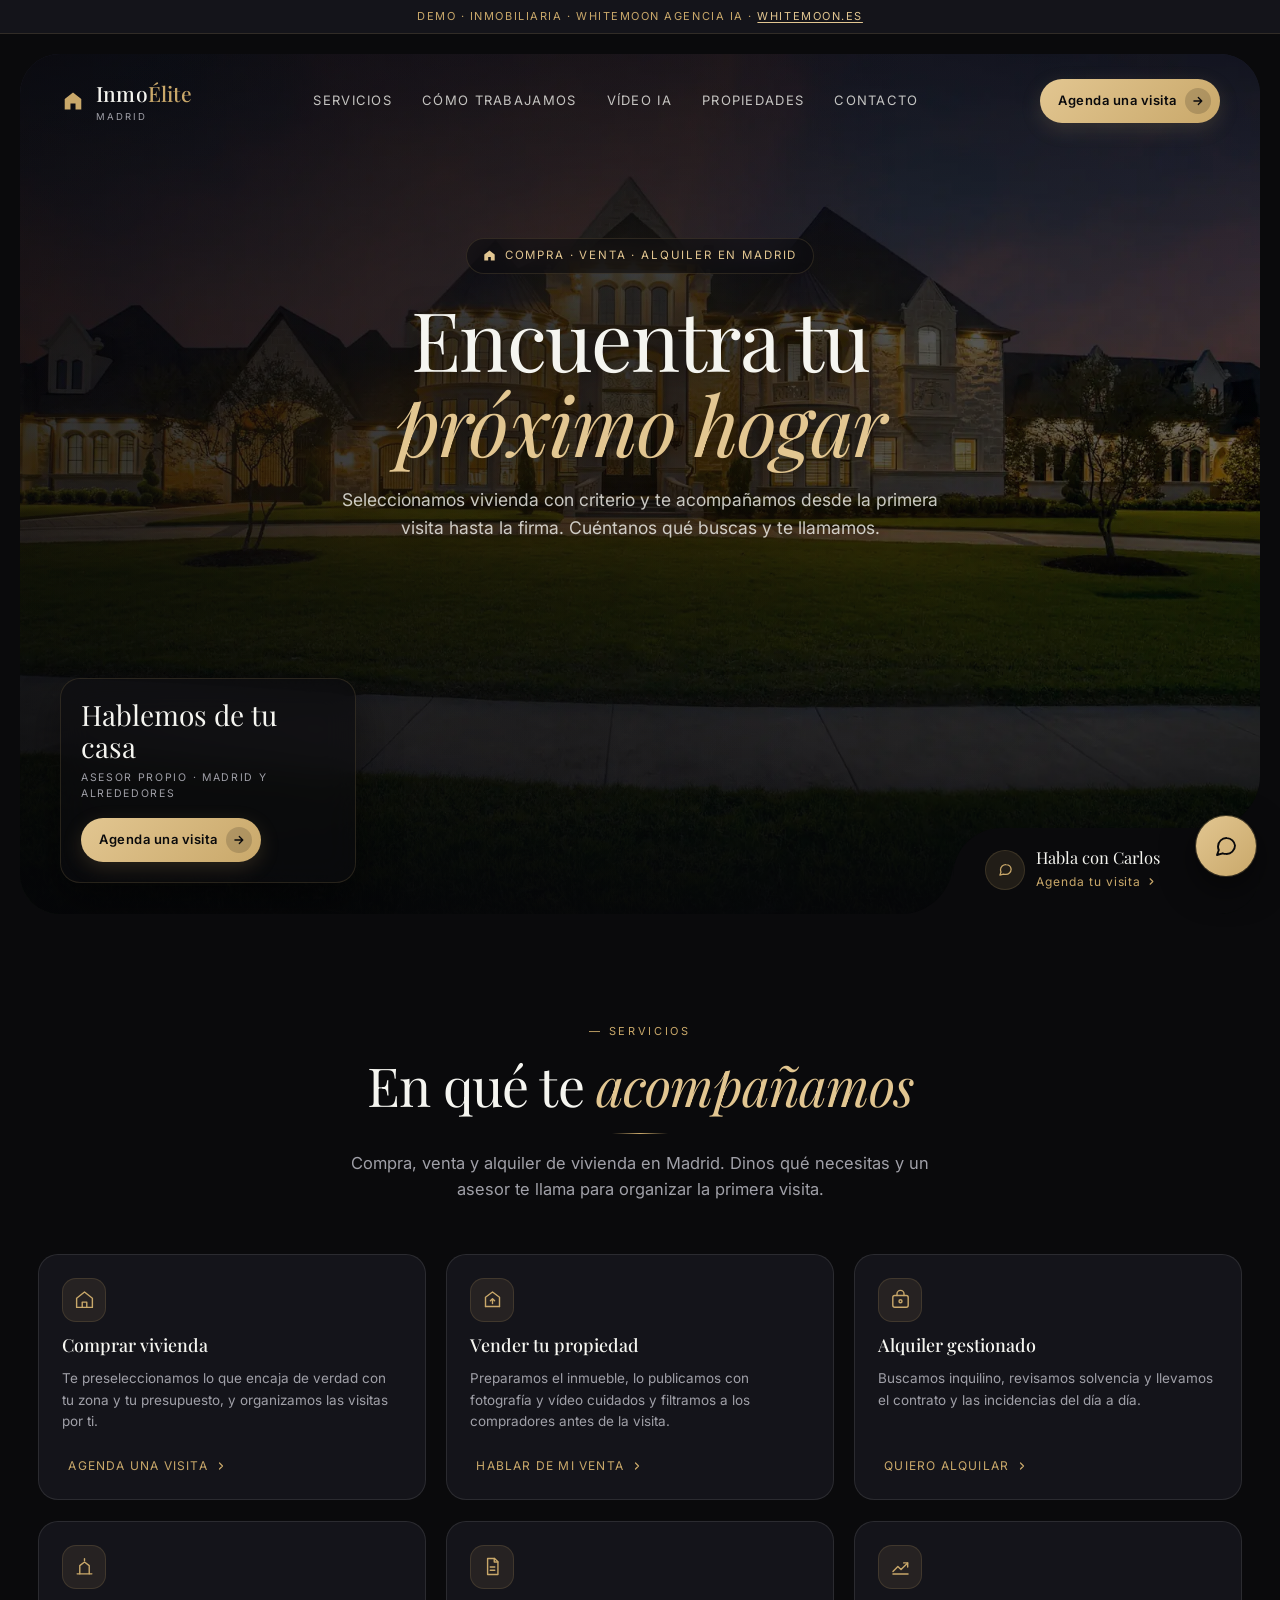
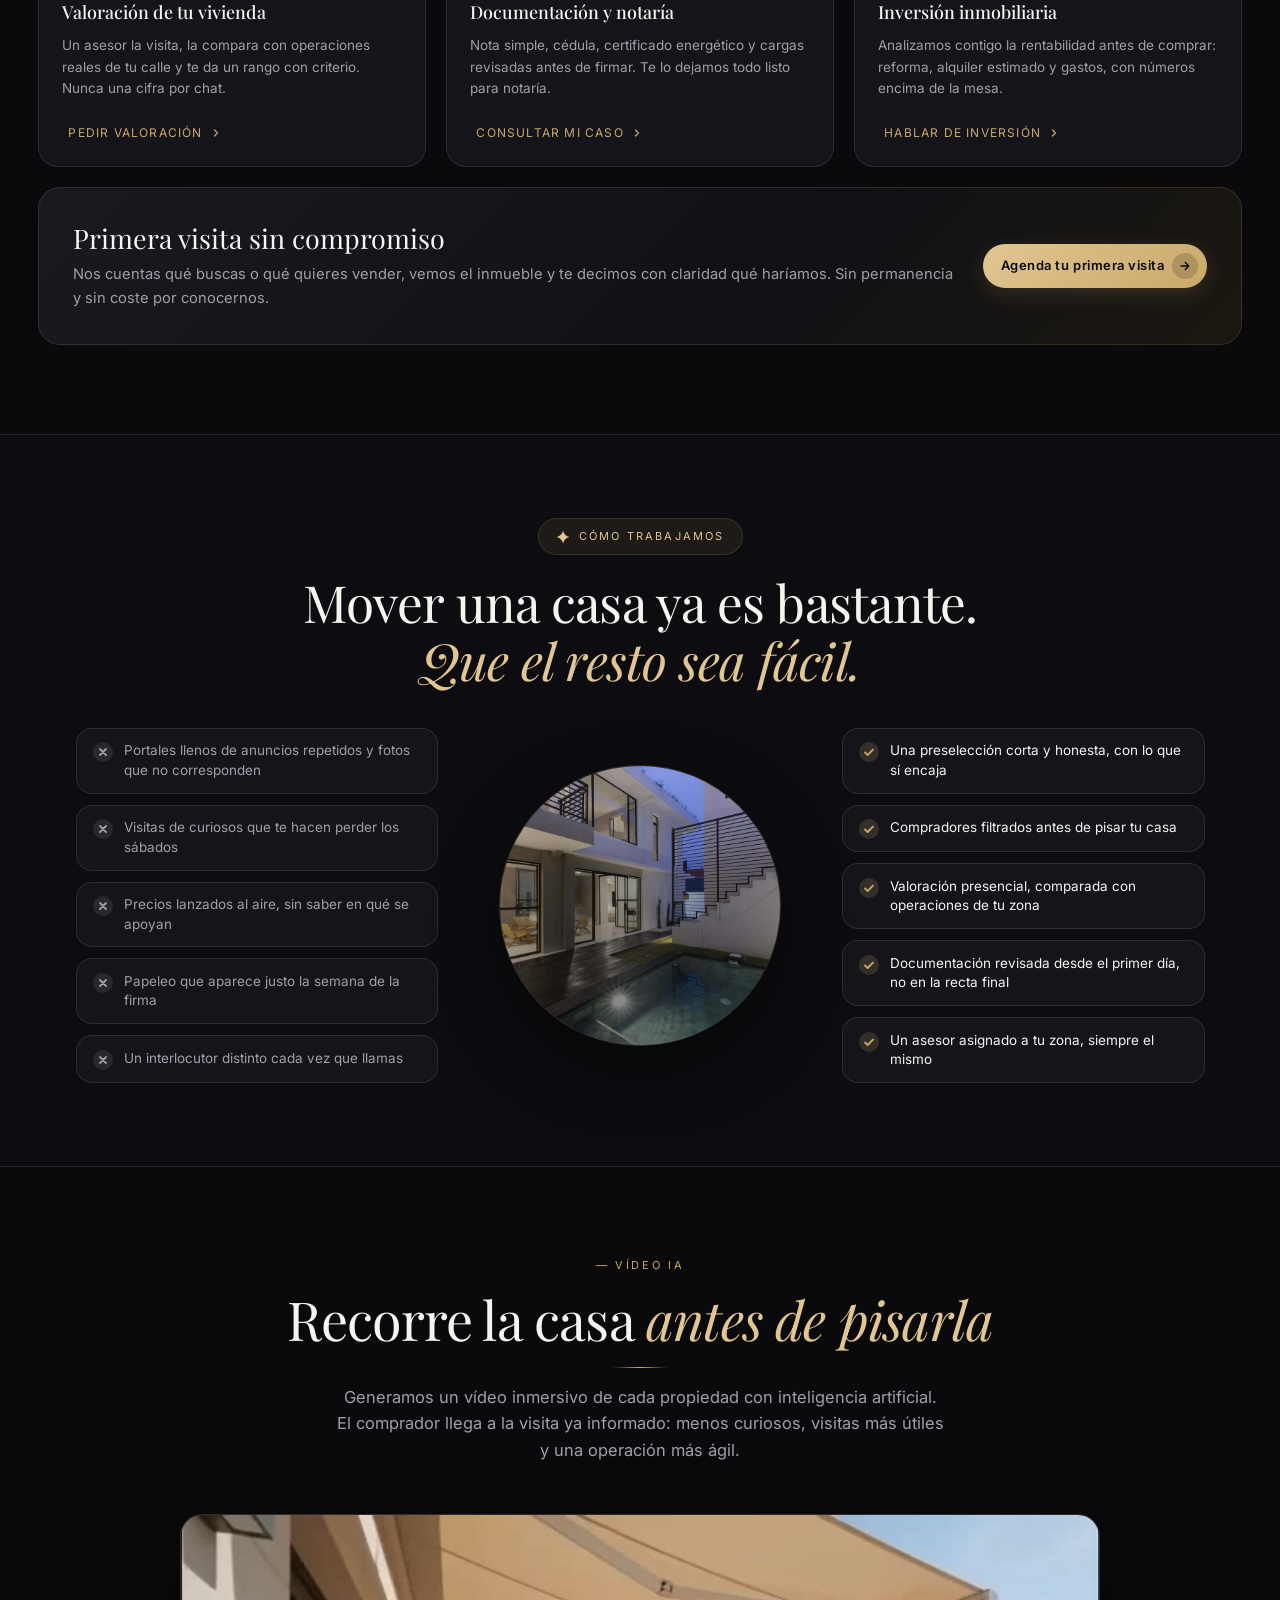
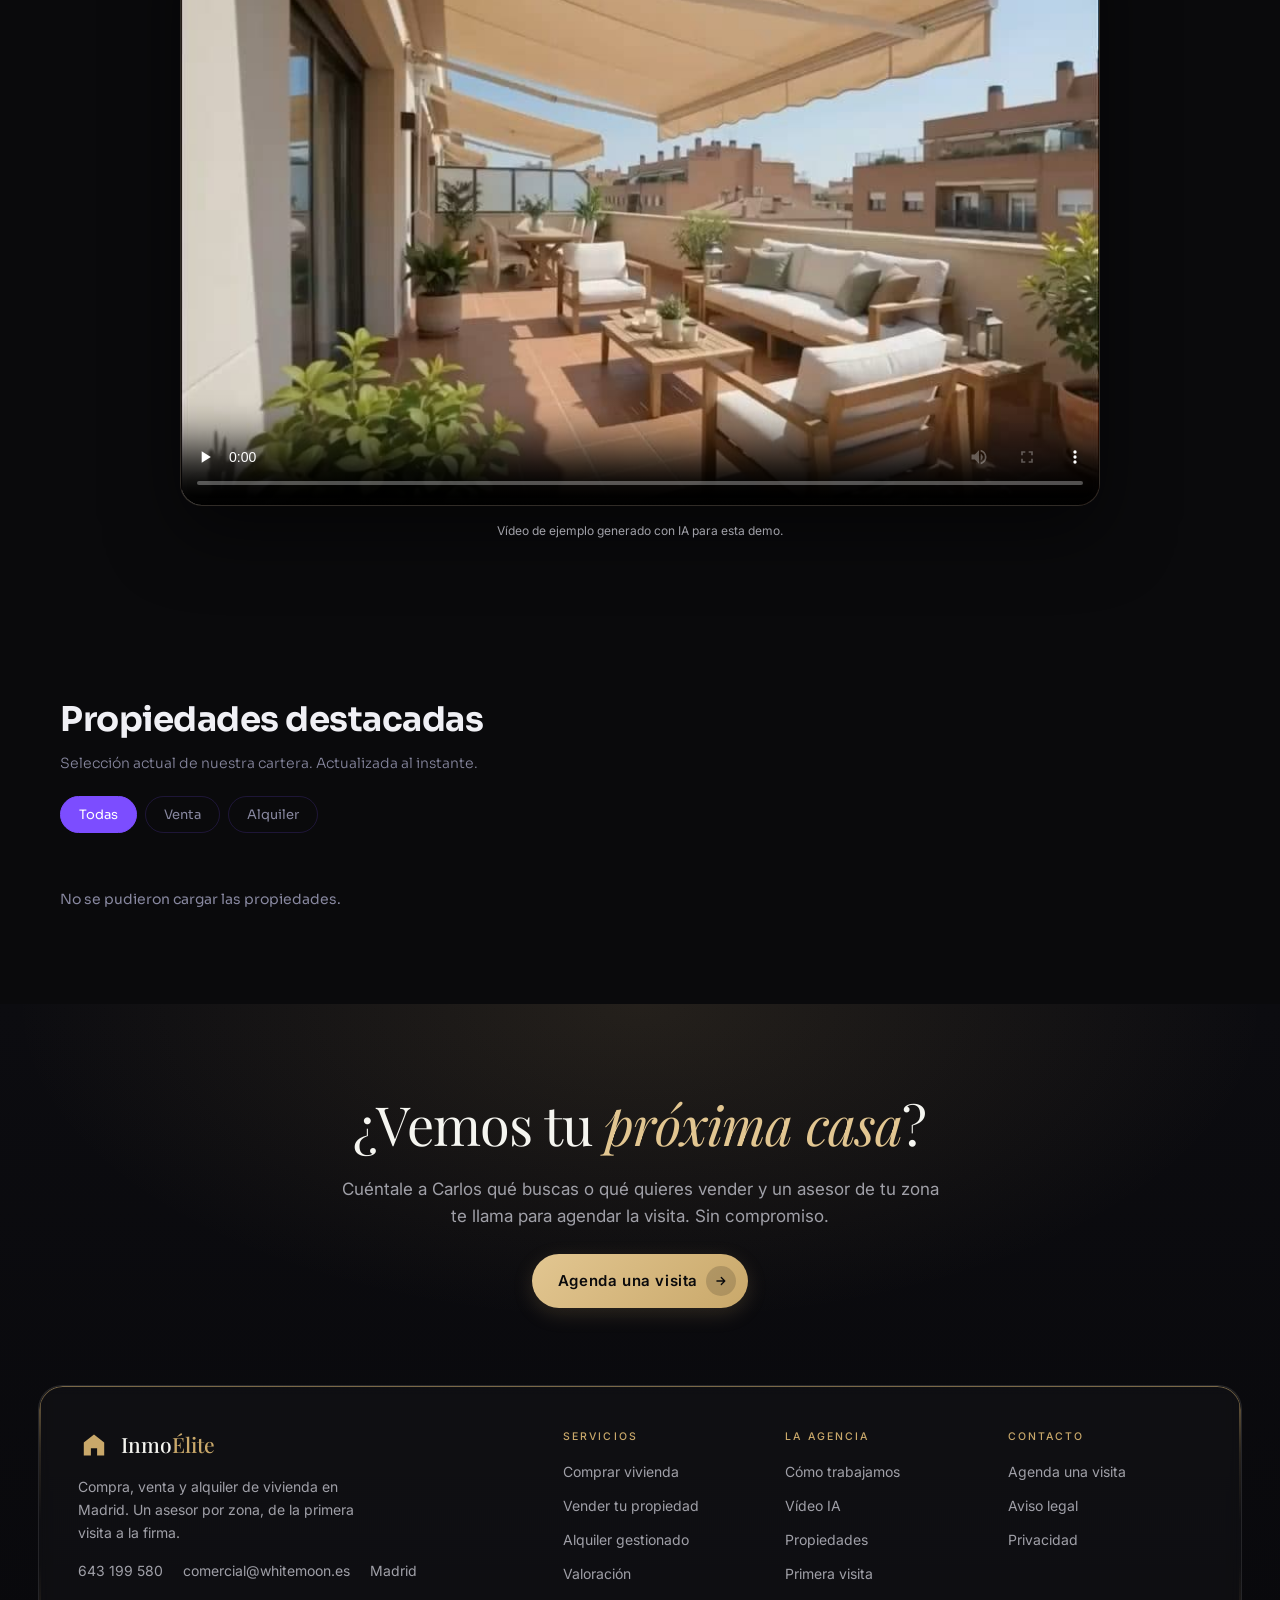
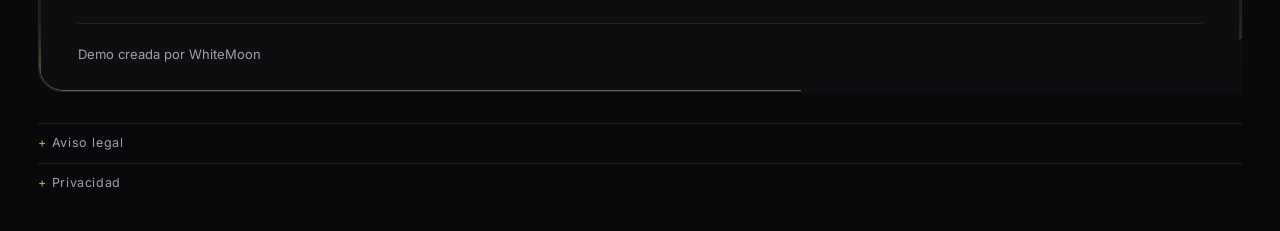
==== commit b4323079: "feat: CMS de propiedades en panel + grid dinámico en la web (lee de Supabase) Co-Authored-By: Claude" ====
--- a/index.html
+++ b/index.html
@@ -32,8 +32,8 @@
 <link rel="preconnect" href="https://fonts.googleapis.com">
 <link rel="preconnect" href="https://fonts.gstatic.com" crossorigin>
 <link rel="stylesheet" media="print" onload="this.media='all'"
-      href="https://fonts.googleapis.com/css2?family=Playfair+Display:wght@400;500;600&family=Inter:wght@300;400;500;600&display=swap">
-<noscript><link rel="stylesheet" href="https://fonts.googleapis.com/css2?family=Playfair+Display:wght@400;500;600&family=Inter:wght@300;400;500;600&display=swap"></noscript>
+      href="https://fonts.googleapis.com/css2?family=Playfair+Display:wght@400;500;600&family=Inter:wght@300;400;500;600&family=Sora:wght@300;400;500;600;700&display=swap">
+<noscript><link rel="stylesheet" href="https://fonts.googleapis.com/css2?family=Playfair+Display:wght@400;500;600&family=Inter:wght@300;400;500;600&family=Sora:wght@300;400;500;600;700&display=swap"></noscript>
 
 <link rel="icon" href="data:image/svg+xml,%3Csvg xmlns='http://www.w3.org/2000/svg' viewBox='0 0 32 32'%3E%3Crect width='32' height='32' rx='9' fill='%230a0a0c'/%3E%3Cpath d='M16 5.6 5.8 13.4v13h7.1v-7.2h6.2v7.2h7.1v-13L16 5.6Z' fill='%23c9a86a'/%3E%3C/svg%3E">
 
@@ -392,62 +392,6 @@
 }
 .vd-frame video{width:100%;height:auto;display:block;background:#000}
 .vd-note{max-width:920px;margin:16px auto 0;text-align:center;font-size:12px;color:var(--muted)}
-
-/* ===================== SECCIÓN 5 · PROPIEDADES ===================== */
-.tr{background:#0d0d11;border-top:1px solid var(--line-soft);padding:clamp(56px,7vw,100px) clamp(16px,3vw,40px)}
-.tr-grid{max-width:1400px;margin:0 auto;display:grid;grid-template-columns:1fr;gap:clamp(14px,1.6vw,24px)}
-@media(min-width:640px){.tr-grid{grid-template-columns:repeat(2,1fr)}}
-@media(min-width:1024px){
-  .tr-grid{grid-template-columns:repeat(12,1fr);grid-auto-rows:clamp(230px,25vw,330px)}
-  .tr-card:nth-child(4n+1),.tr-card:nth-child(4n+4){grid-column:span 7}
-  .tr-card:nth-child(4n+2),.tr-card:nth-child(4n+3){grid-column:span 5}
-}
-
-.tr-card{
-  position:relative;display:block;width:100%;overflow:hidden;
-  border-radius:20px;background:var(--surface);border:1px solid var(--line-soft);
-  aspect-ratio:3/2;
-}
-@media(min-width:1024px){.tr-card{aspect-ratio:auto;height:100%}}
-.tr-card img{width:100%;height:100%;object-fit:cover;transition:transform .45s ease}
-.tr-card:hover img,.tr-card:focus-within img{transform:scale(1.05)}
-.tr-card::after{
-  content:"";position:absolute;inset:0;pointer-events:none;
-  background:linear-gradient(180deg,rgba(8,8,11,0) 32%,rgba(8,8,11,.72) 78%,rgba(8,8,11,.94) 100%);
-}
-.tr-cap{position:absolute;left:0;right:0;bottom:0;z-index:2;padding:clamp(14px,1.5vw,22px);transition:opacity .3s ease}
-.tr-cap b{display:block;font-family:var(--serif);font-size:clamp(16px,1.4vw,20px);font-weight:500;line-height:1.25;color:var(--text)}
-.tr-cap small{display:block;margin-top:5px;font-size:12px;color:var(--gold-2)}
-
-.tr-veil{
-  position:absolute;inset:0;z-index:3;display:grid;place-items:center;
-  opacity:0;transition:opacity .3s ease;
-  background:rgba(8,8,11,.62);-webkit-backdrop-filter:blur(5px);backdrop-filter:blur(5px);
-}
-.tr-card:hover .tr-veil,.tr-card:focus-within .tr-veil{opacity:1}
-.tr-card:hover .tr-cap,.tr-card:focus-within .tr-cap{opacity:0}
-
-.tr-pill{
-  position:relative;border-radius:999px;padding:11px 22px;max-width:calc(100% - 32px);text-align:center;
-  font-size:clamp(12.5px,1.05vw,14px);letter-spacing:.06em;line-height:1.3;color:var(--text);
-  background:rgba(8,8,11,.72);transform:translateY(6px);transition:transform .3s ease;
-}
-.tr-pill::after{content:"";position:absolute;inset:-1000px;z-index:1}
-.tr-card:hover .tr-pill,.tr-card:focus-within .tr-pill{transform:none}
-.tr-pill::before{
-  content:"";position:absolute;inset:0;border-radius:inherit;padding:1.4px;
-  background:linear-gradient(90deg,var(--gold),#f0dcb4,var(--gold),#8d7442,var(--gold));
-  background-size:200% 100%;
-  -webkit-mask:linear-gradient(#000 0 0) content-box,linear-gradient(#000 0 0);
-  -webkit-mask-composite:xor;mask:linear-gradient(#000 0 0) content-box,linear-gradient(#000 0 0);
-  mask-composite:exclude;animation:trBorder 3.4s linear infinite;
-}
-@keyframes trBorder{from{background-position:0% 50%}to{background-position:200% 50%}}
-
-.tr-note{max-width:1400px;margin:clamp(20px,2.4vw,30px) auto 0;text-align:center;font-size:12px;line-height:1.6;color:var(--muted)}
-
-.wm-js .tr-card{opacity:0;transform:translateY(24px);transition:opacity .7s ease,transform .7s ease}
-.wm-js .tr-card.is-in{opacity:1;transform:none}
 
 /* ===================== SECCIÓN 6 · FOOTER GLASS ===================== */
 .ft{
@@ -884,82 +828,178 @@
   <p class="vd-note">Vídeo de ejemplo generado con IA para esta demo.</p>
 </section>
 
-<!-- ============ SECCIÓN 5 · PROPIEDADES ============ -->
-<section class="tr" id="propiedades" aria-labelledby="trTitle">
-
-  <div class="sec-head">
-    <span class="sec-eyebrow">— Propiedades</span>
-    <h2 class="sec-title" id="trTitle">El tipo de casa <em>que movemos</em></h2>
-    <div class="rule"></div>
-    <p class="sec-sub">Una muestra del tipo de inmueble con el que trabajamos en Madrid y alrededores. Dinos cuál se parece a lo que buscas.</p>
+<!-- ============================================================
+     WHITEMOON · PROPIEDADES DINÁMICAS (InmoÉlite)
+     Lee las propiedades PUBLICADAS desde Supabase y las pinta.
+     Se actualiza solo: lo que se publica en el panel aparece aquí.
+     Todo scoped con prefijo .wmp- para no chocar con la web.
+     ============================================================ -->
+<section id="propiedades" class="wmp-wrap">
+  <div class="wmp-head">
+    <h2 class="wmp-h2">Propiedades destacadas</h2>
+    <p class="wmp-sub">Selección actual de nuestra cartera. Actualizada al instante.</p>
   </div>
-
-  <div class="tr-grid">
-
-    <article class="tr-card">
-      <picture>
-        <source type="image/webp" srcset="assets/img/venta-rapida.webp">
-        <img src="assets/img/venta-rapida.jpg" width="800" height="533" loading="lazy" decoding="async"
-           alt="Chalé contemporáneo de líneas rectas iluminado al anochecer, rodeado de césped">
-      </picture>
-      <span class="tr-cap"><b>Chalés y villas</b><small>Orientativo · desde 750.000 €</small></span>
-      <span class="tr-veil"><button class="tr-pill" data-openchat type="button">Agenda una visita — Chalés y villas</button></span>
-    </article>
-
-    <article class="tr-card">
-      <picture>
-        <source type="image/webp" srcset="assets/img/villa-piscina.webp">
-        <img src="assets/img/villa-piscina.jpg" width="1200" height="800" loading="lazy" decoding="async"
-           alt="Villa moderna con piscina exterior, terraza de madera y grandes cristaleras">
-      </picture>
-      <span class="tr-cap"><b>Villas con piscina</b><small>Orientativo · desde 890.000 €</small></span>
-      <span class="tr-veil"><button class="tr-pill" data-openchat type="button">Agenda una visita — Villas con piscina</button></span>
-    </article>
-
-    <article class="tr-card">
-      <picture>
-        <source type="image/webp" srcset="assets/img/salon-premium.webp">
-        <img src="assets/img/salon-premium.jpg" width="1200" height="800" loading="lazy" decoding="async"
-           alt="Salón comedor de diseño con mesa larga, cocina abierta y paneles de madera">
-      </picture>
-      <span class="tr-cap"><b>Interiores de autor</b><small>Orientativo · desde 520.000 €</small></span>
-      <span class="tr-veil"><button class="tr-pill" data-openchat type="button">Agenda una visita — Interiores de autor</button></span>
-    </article>
-
-    <article class="tr-card">
-      <picture>
-        <source type="image/webp" srcset="assets/img/marketing-premium.webp">
-        <img src="assets/img/marketing-premium.jpg" width="800" height="544" loading="lazy" decoding="async"
-           alt="Salón luminoso de obra nueva con sofá gris, cocina integrada y frente de madera">
-      </picture>
-      <span class="tr-cap"><b>Obra nueva</b><small>Orientativo · desde 430.000 €</small></span>
-      <span class="tr-veil"><button class="tr-pill" data-openchat type="button">Agenda una visita — Obra nueva</button></span>
-    </article>
-
-    <article class="tr-card">
-      <picture>
-        <source type="image/webp" srcset="assets/img/video-poster.webp">
-        <img src="assets/img/video-poster.jpg" width="896" height="576" loading="lazy" decoding="async"
-           alt="Terraza de ático amueblada con sofás de exterior, toldo y plantas">
-      </picture>
-      <span class="tr-cap"><b>Áticos con terraza</b><small>Orientativo · desde 610.000 €</small></span>
-      <span class="tr-veil"><button class="tr-pill" data-openchat type="button">Agenda una visita — Áticos con terraza</button></span>
-    </article>
-
-    <article class="tr-card">
-      <picture>
-        <source type="image/webp" srcset="assets/img/alquiler-gestionado.webp">
-        <img src="assets/img/alquiler-gestionado.jpg" width="800" height="533" loading="lazy" decoding="async"
-           alt="Salón amplio con butacas, chimenea y ventanal corrido con vistas a la ciudad">
-      </picture>
-      <span class="tr-cap"><b>Alquiler gestionado</b><small>Orientativo · desde 1.400 €/mes</small></span>
-      <span class="tr-veil"><button class="tr-pill" data-openchat type="button">Agenda una visita — Alquiler gestionado</button></span>
-    </article>
-
+  <div class="wmp-filtros">
+    <button class="wmp-f on" data-f="todas">Todas</button>
+    <button class="wmp-f" data-f="venta">Venta</button>
+    <button class="wmp-f" data-f="alquiler">Alquiler</button>
   </div>
-
-  <p class="tr-note">Demo de WhiteMoon · las imágenes son de referencia y los importes, orientativos: no corresponden a inmuebles reales en venta ni a una oferta.</p>
+  <div id="wmp-grid" class="wmp-grid"><div class="wmp-load">Cargando propiedades…</div></div>
 </section>
+
+<!-- Modal detalle -->
+<div id="wmp-modal" class="wmp-modal" hidden>
+  <div class="wmp-modal-bg" data-close></div>
+  <div class="wmp-modal-box">
+    <button class="wmp-close" data-close aria-label="Cerrar">×</button>
+    <div id="wmp-modal-body"></div>
+  </div>
+</div>
+
+<style>
+.wmp-wrap{--wmp-p:#7c4dff;--wmp-p2:#9d70ff;--wmp-g:#00d4aa;--wmp-gold:#f5c842;
+  --wmp-card:#111118;--wmp-bg2:#0e0e16;--wmp-text:#f0f0f5;--wmp-muted:#8888a0;--wmp-border:rgba(124,77,255,.18);--wmp-line:rgba(240,240,245,.07);
+  max-width:1200px;margin:0 auto;padding:64px 20px;font-family:'Sora',system-ui,sans-serif;color:var(--wmp-text)}
+.wmp-head{margin-bottom:8px}
+.wmp-h2{font-size:clamp(24px,3vw,34px);font-weight:700;letter-spacing:-.5px;margin:0}
+.wmp-sub{color:var(--wmp-muted);font-size:14px;margin:8px 0 0;font-weight:300}
+.wmp-filtros{display:flex;gap:8px;margin:22px 0 26px;flex-wrap:wrap}
+.wmp-f{background:transparent;border:1px solid var(--wmp-border);color:var(--wmp-muted);padding:8px 18px;border-radius:100px;font:inherit;font-size:13px;cursor:pointer;transition:.2s}
+.wmp-f:hover{color:var(--wmp-text)}
+.wmp-f.on{background:var(--wmp-p);border-color:var(--wmp-p);color:#fff}
+.wmp-grid{display:grid;grid-template-columns:repeat(3,1fr);gap:22px}
+.wmp-load,.wmp-empty{grid-column:1/-1;color:var(--wmp-muted);font-size:14px;padding:30px 0}
+.wmp-card{background:var(--wmp-card);border:1px solid var(--wmp-border);border-radius:16px;overflow:hidden;cursor:pointer;transition:transform .25s ease,border-color .25s ease;display:flex;flex-direction:column}
+.wmp-card:hover{transform:translateY(-4px);border-color:var(--wmp-p2)}
+.wmp-ph{position:relative;aspect-ratio:4/3;background:linear-gradient(135deg,#1a1428,#241a3a);background-size:cover;background-position:center}
+.wmp-ph .wmp-noimg{position:absolute;inset:0;display:flex;align-items:center;justify-content:center;color:var(--wmp-p2);opacity:.5;font-size:34px}
+.wmp-tipo{position:absolute;top:12px;left:12px;background:rgba(8,8,13,.72);backdrop-filter:blur(4px);color:#fff;font-size:11px;letter-spacing:1px;text-transform:uppercase;padding:5px 12px;border-radius:100px;border:1px solid var(--wmp-border)}
+.wmp-dest{position:absolute;top:12px;right:12px;background:var(--wmp-gold);color:#2a2205;font-size:10px;font-weight:600;letter-spacing:1px;text-transform:uppercase;padding:5px 11px;border-radius:100px}
+.wmp-body{padding:18px 18px 20px;display:flex;flex-direction:column;gap:6px;flex:1}
+.wmp-price{color:var(--wmp-p2);font-size:20px;font-weight:700;letter-spacing:-.3px}
+.wmp-price small{color:var(--wmp-muted);font-size:12px;font-weight:400}
+.wmp-title{font-size:16px;font-weight:600;margin:2px 0 0;line-height:1.3}
+.wmp-meta{color:var(--wmp-muted);font-size:12.5px}
+.wmp-desc{color:var(--wmp-muted);font-size:13px;font-weight:300;line-height:1.55;margin:4px 0 0;display:-webkit-box;-webkit-line-clamp:2;-webkit-box-orient:vertical;overflow:hidden}
+.wmp-cta{margin-top:14px;align-self:flex-start;background:var(--wmp-p);color:#fff;border:0;border-radius:9px;padding:11px 20px;font:inherit;font-size:13px;font-weight:500;cursor:pointer;transition:.2s}
+.wmp-cta:hover{background:var(--wmp-p2)}
+/* modal */
+.wmp-modal{position:fixed;inset:0;z-index:9999;display:flex;align-items:center;justify-content:center;padding:20px;font-family:'Sora',system-ui,sans-serif}
+.wmp-modal[hidden]{display:none}
+.wmp-modal-bg{position:absolute;inset:0;background:rgba(4,4,8,.82);backdrop-filter:blur(3px)}
+.wmp-modal-box{position:relative;background:var(--wmp-card,#111118);border:1px solid rgba(124,77,255,.18);border-radius:18px;max-width:760px;width:100%;max-height:88vh;overflow:auto;color:#f0f0f5}
+.wmp-close{position:absolute;top:14px;right:14px;z-index:2;background:rgba(8,8,13,.7);color:#fff;border:1px solid rgba(124,77,255,.18);border-radius:50%;width:38px;height:38px;font-size:20px;cursor:pointer;line-height:1}
+.wmp-gal{display:grid;grid-template-columns:1fr;gap:2px}
+.wmp-gal img{width:100%;max-height:420px;object-fit:cover;display:block}
+.wmp-gal .wmp-noimg-lg{aspect-ratio:16/9;background:linear-gradient(135deg,#1a1428,#241a3a);display:flex;align-items:center;justify-content:center;color:#9d70ff;font-size:44px}
+.wmp-mthumbs{display:flex;gap:6px;padding:8px;flex-wrap:wrap}
+.wmp-mthumbs img{width:70px;height:56px;object-fit:cover;border-radius:7px;cursor:pointer;border:1px solid rgba(124,77,255,.18)}
+.wmp-mbody{padding:8px 26px 28px}
+.wmp-mbody .wmp-price{font-size:26px}
+.wmp-mbody h3{font-size:22px;font-weight:600;margin:6px 0 2px}
+.wmp-mfeat{display:flex;gap:18px;flex-wrap:wrap;color:#8888a0;font-size:13px;margin:12px 0 16px;padding:14px 0;border-top:1px solid rgba(240,240,245,.07);border-bottom:1px solid rgba(240,240,245,.07)}
+.wmp-mfeat b{color:#f0f0f5;font-weight:600;display:block;font-size:17px}
+.wmp-mdesc{color:#c6c6d4;font-size:14px;font-weight:300;line-height:1.7;white-space:pre-wrap}
+.wmp-mcta{margin-top:20px;background:var(--wmp-p,#7c4dff);color:#fff;border:0;border-radius:10px;padding:14px 26px;font:inherit;font-size:14px;font-weight:500;cursor:pointer}
+.wmp-mcta:hover{background:#9d70ff}
+@media(max-width:900px){.wmp-grid{grid-template-columns:repeat(2,1fr)}}
+@media(max-width:600px){.wmp-grid{grid-template-columns:1fr}}
+</style>
+
+<script>
+(function(){
+  var SB="https://mlaqtniujnvfxcvcourm.supabase.co";
+  var APIKEY="sb_publishable_6no6BuOgiA_2nonTJntAuQ_DTqEgrcV"; // pública por diseño
+  var grid=document.getElementById("wmp-grid");
+  var DATA=[], FILTRO="todas";
+  function eur(v){return v?Number(v).toLocaleString("es-ES")+" €":"";}
+  function esc(s){return String(s==null?"":s).replace(/[&<>"]/g,function(c){return {"&":"&amp;","<":"&lt;",">":"&gt;","\"":"&quot;"}[c];});}
+  function feats(p){var a=[];if(p.zona)a.push(esc(p.zona));if(p.m2)a.push(p.m2+" m²");if(p.habitaciones)a.push(p.habitaciones+" hab");if(p.banos)a.push(p.banos+" baños");return a.join(" · ");}
+
+  function card(p){
+    var foto=(p.fotos&&p.fotos[0])?p.fotos[0]:null;
+    var ph=foto?'<div class="wmp-ph" style="background-image:url('+esc(foto)+')">':'<div class="wmp-ph"><span class="wmp-noimg">⌂</span>';
+    return '<article class="wmp-card" data-id="'+esc(p.id)+'">'+
+      ph+
+        '<span class="wmp-tipo">'+(p.tipo==="alquiler"?"Alquiler":"Venta")+'</span>'+
+        (p.destacada?'<span class="wmp-dest">Destacada</span>':'')+
+      '</div>'+
+      '<div class="wmp-body">'+
+        '<div class="wmp-price">'+eur(p.precio)+(p.tipo==="alquiler"?' <small>/mes</small>':'')+'</div>'+
+        '<h3 class="wmp-title">'+esc(p.titulo)+'</h3>'+
+        '<div class="wmp-meta">'+feats(p)+'</div>'+
+        (p.descripcion?'<p class="wmp-desc">'+esc(p.descripcion)+'</p>':'')+
+        '<button class="wmp-cta" data-cta="'+esc(p.id)+'">Me interesa</button>'+
+      '</div>'+
+    '</article>';
+  }
+  function pintar(){
+    var arr=DATA.filter(function(p){return FILTRO==="todas"||p.tipo===FILTRO;});
+    if(!arr.length){grid.innerHTML='<div class="wmp-empty">No hay propiedades en esta categoría ahora mismo.</div>';return;}
+    grid.innerHTML=arr.map(card).join("");
+    grid.querySelectorAll(".wmp-card").forEach(function(el){
+      el.addEventListener("click",function(e){ if(e.target.closest("[data-cta]"))return; abrir(el.getAttribute("data-id")); });
+    });
+    grid.querySelectorAll("[data-cta]").forEach(function(b){
+      b.addEventListener("click",function(e){e.stopPropagation();interes(b.getAttribute("data-cta"));});
+    });
+  }
+  function abrir(id){
+    var p=DATA.find(function(x){return String(x.id)===String(id);});if(!p)return;
+    var fotos=(p.fotos&&p.fotos.length)?p.fotos:[];
+    var gal=fotos.length?'<img id="wmp-main" src="'+esc(fotos[0])+'" alt="">':'<div class="wmp-noimg-lg">⌂</div>';
+    var thumbs=fotos.length>1?'<div class="wmp-mthumbs">'+fotos.map(function(u){return '<img src="'+esc(u)+'" alt="">';}).join("")+'</div>':'';
+    document.getElementById("wmp-modal-body").innerHTML=
+      '<div class="wmp-gal">'+gal+'</div>'+thumbs+
+      '<div class="wmp-mbody">'+
+        '<div class="wmp-price">'+eur(p.precio)+(p.tipo==="alquiler"?' <small>/mes</small>':'')+'</div>'+
+        '<h3>'+esc(p.titulo)+'</h3>'+
+        '<div class="wmp-mfeat">'+
+          (p.zona?'<span><b>'+esc(p.zona)+'</b>Zona</span>':'')+
+          (p.m2?'<span><b>'+p.m2+'</b>m² construidos</span>':'')+
+          (p.habitaciones?'<span><b>'+p.habitaciones+'</b>Dormitorios</span>':'')+
+          (p.banos?'<span><b>'+p.banos+'</b>Baños</span>':'')+
+        '</div>'+
+        (p.descripcion?'<div class="wmp-mdesc">'+esc(p.descripcion)+'</div>':'')+
+        '<button class="wmp-mcta" data-cta="'+esc(p.id)+'">Me interesa · contactar</button>'+
+      '</div>';
+    document.getElementById("wmp-modal-body").querySelectorAll(".wmp-mthumbs img").forEach(function(t){
+      t.addEventListener("click",function(){document.getElementById("wmp-main").src=t.src;});
+    });
+    document.getElementById("wmp-modal-body").querySelector("[data-cta]").addEventListener("click",function(){interes(id);});
+    var m=document.getElementById("wmp-modal");m.hidden=false;document.body.style.overflow="hidden";
+  }
+  function cerrar(){document.getElementById("wmp-modal").hidden=true;document.body.style.overflow="";}
+  document.querySelectorAll("#wmp-modal [data-close]").forEach(function(b){b.addEventListener("click",cerrar);});
+  document.addEventListener("keydown",function(e){if(e.key==="Escape")cerrar();});
+
+  // "Me interesa": abre el chatbot de la web si existe; si no, va a la sección de contacto.
+  function interes(id){
+    var p=DATA.find(function(x){return String(x.id)===String(id);});
+    var titulo=p?p.titulo:"";
+    if(typeof window.wmAbrirChat==="function"){window.wmAbrirChat("Me interesa la propiedad: "+titulo);return;}
+    var fab=document.querySelector(".chat-fab,#chat-fab,[data-chat-toggle],.wm-chat-launcher");
+    if(fab){fab.click();return;}
+    var contacto=document.querySelector("#contacto,#contact,[data-contacto]");
+    if(contacto){contacto.scrollIntoView({behavior:"smooth"});return;}
+    cerrar();
+  }
+
+  document.querySelectorAll(".wmp-f").forEach(function(b){
+    b.addEventListener("click",function(){
+      document.querySelectorAll(".wmp-f").forEach(function(x){x.classList.remove("on");});
+      b.classList.add("on");FILTRO=b.getAttribute("data-f");pintar();
+    });
+  });
+
+  fetch(SB+"/rest/v1/inmo_propiedades?select=*&publicada=eq.true&order=destacada.desc,orden.desc,created_at.desc",
+    {headers:{apikey:APIKEY,Authorization:"Bearer "+APIKEY}})
+    .then(function(r){return r.json();})
+    .then(function(d){DATA=Array.isArray(d)?d:[];pintar();})
+    .catch(function(){grid.innerHTML='<div class="wmp-empty">No se pudieron cargar las propiedades.</div>';});
+})();
+</script>
+<!-- ============ FIN PROPIEDADES DINÁMICAS ============ -->
 
 </main>
 
@@ -1370,6 +1410,9 @@
     fab.focus();
   }
 
+  // Puente para el bloque de propiedades: abre el chat con un mensaje ya escrito.
+  window.wmAbrirChat = function(mensaje){ openChat(); if (mensaje) handleText(mensaje); };
+
   document.querySelectorAll('[data-openchat]').forEach(function(el){
     el.addEventListener('click', function(e){ e.preventDefault(); openChat(); });
   });
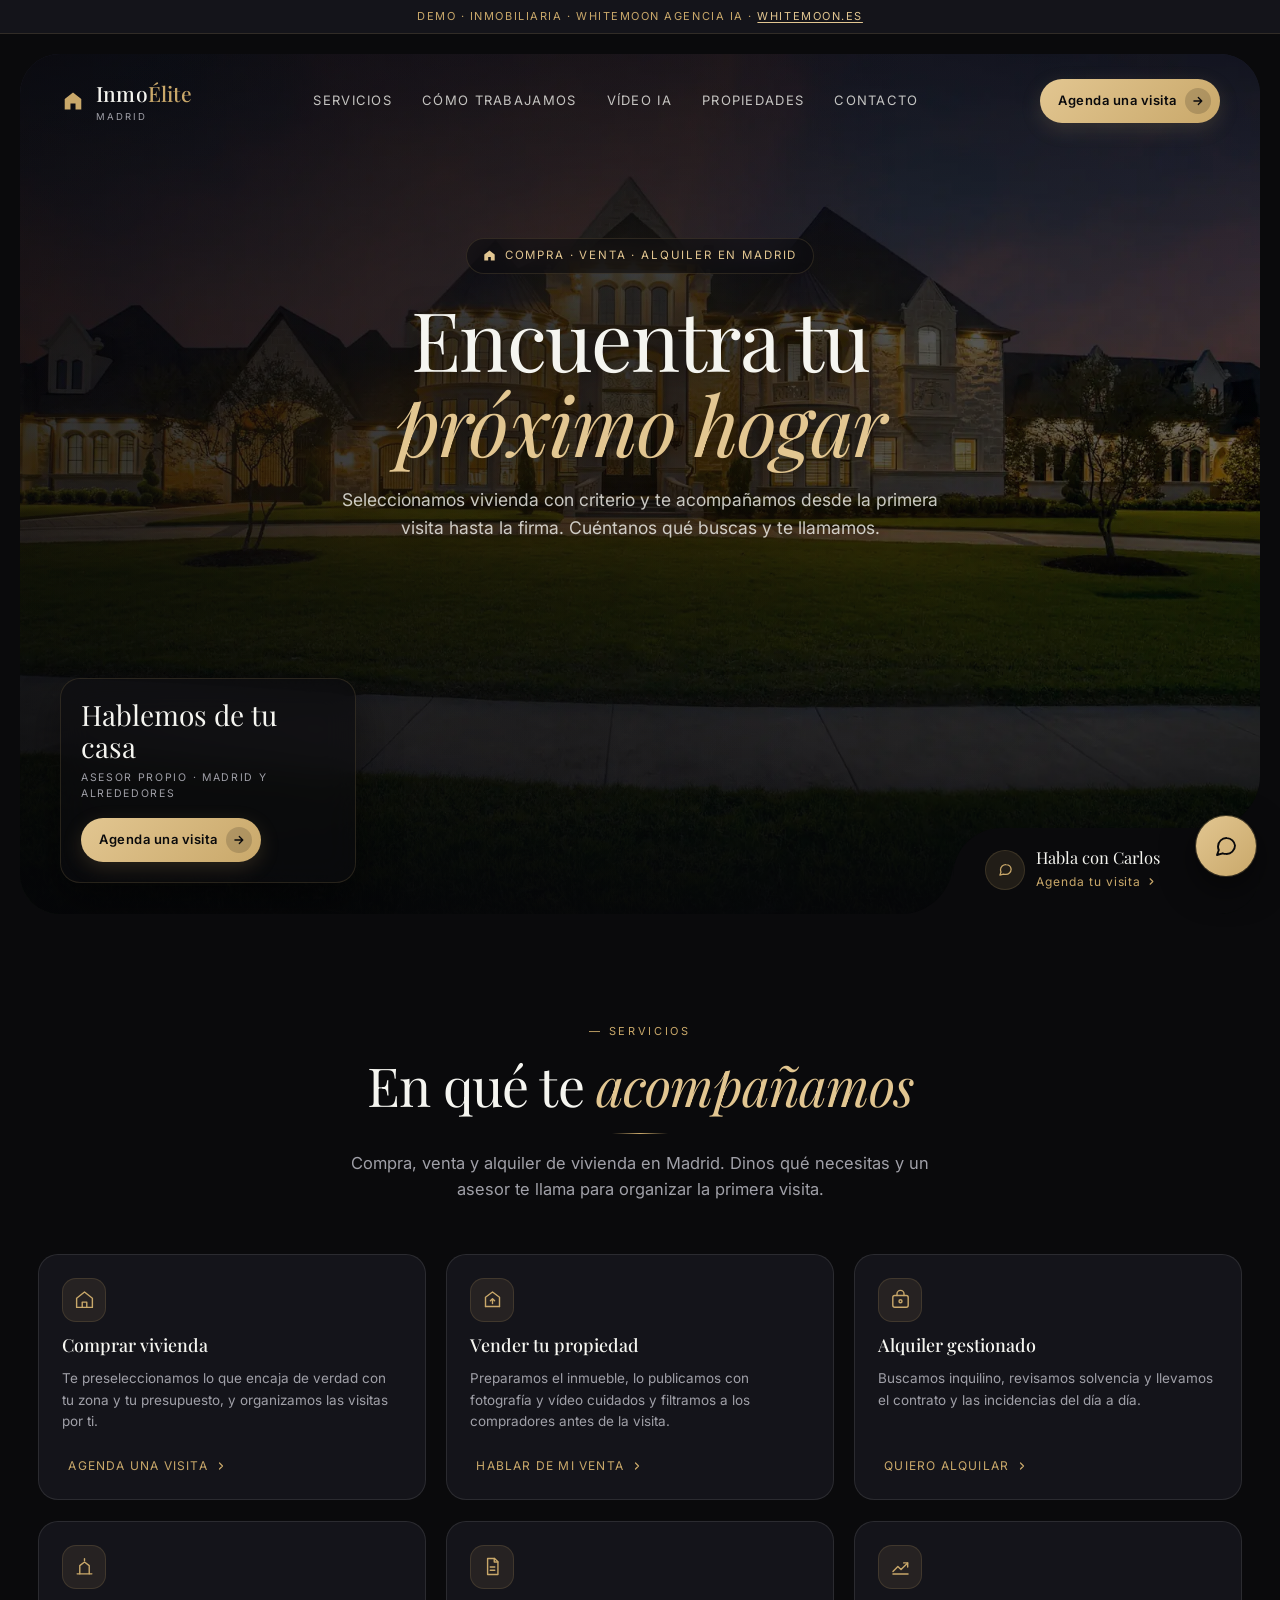
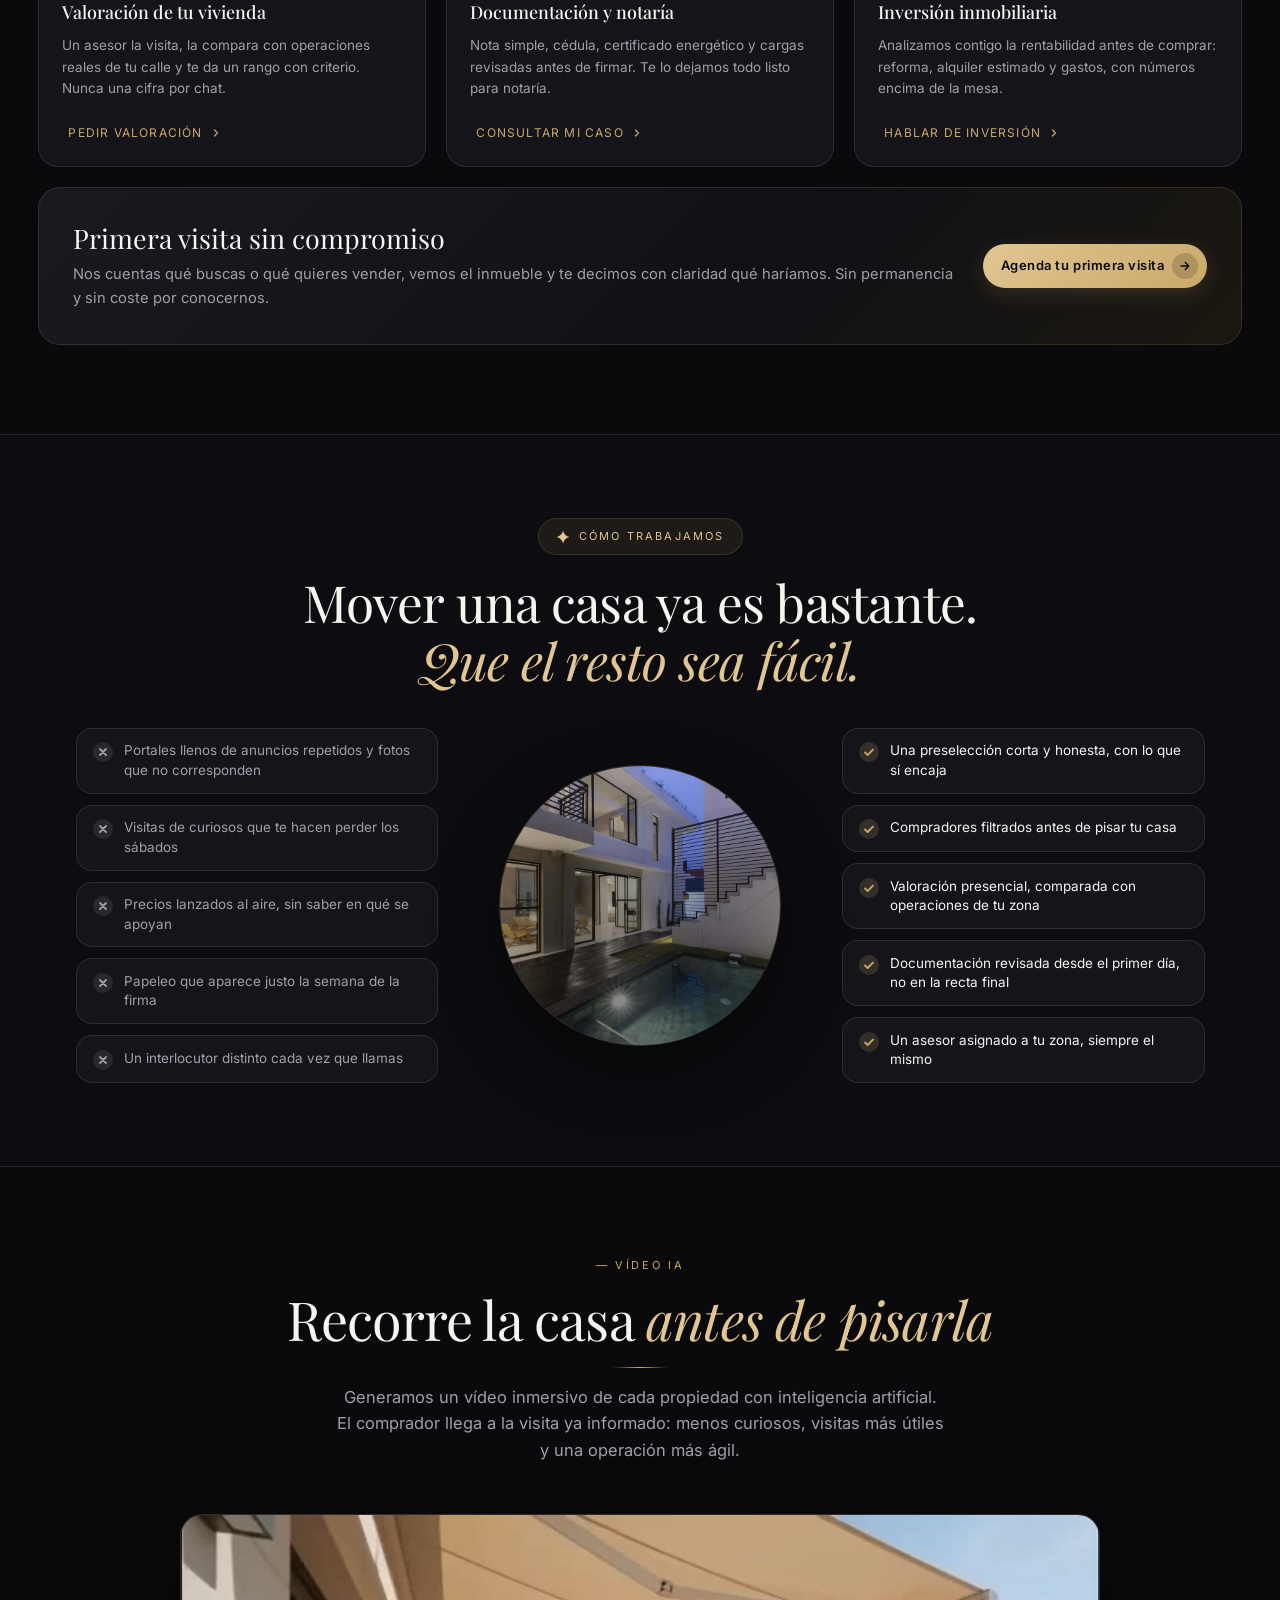
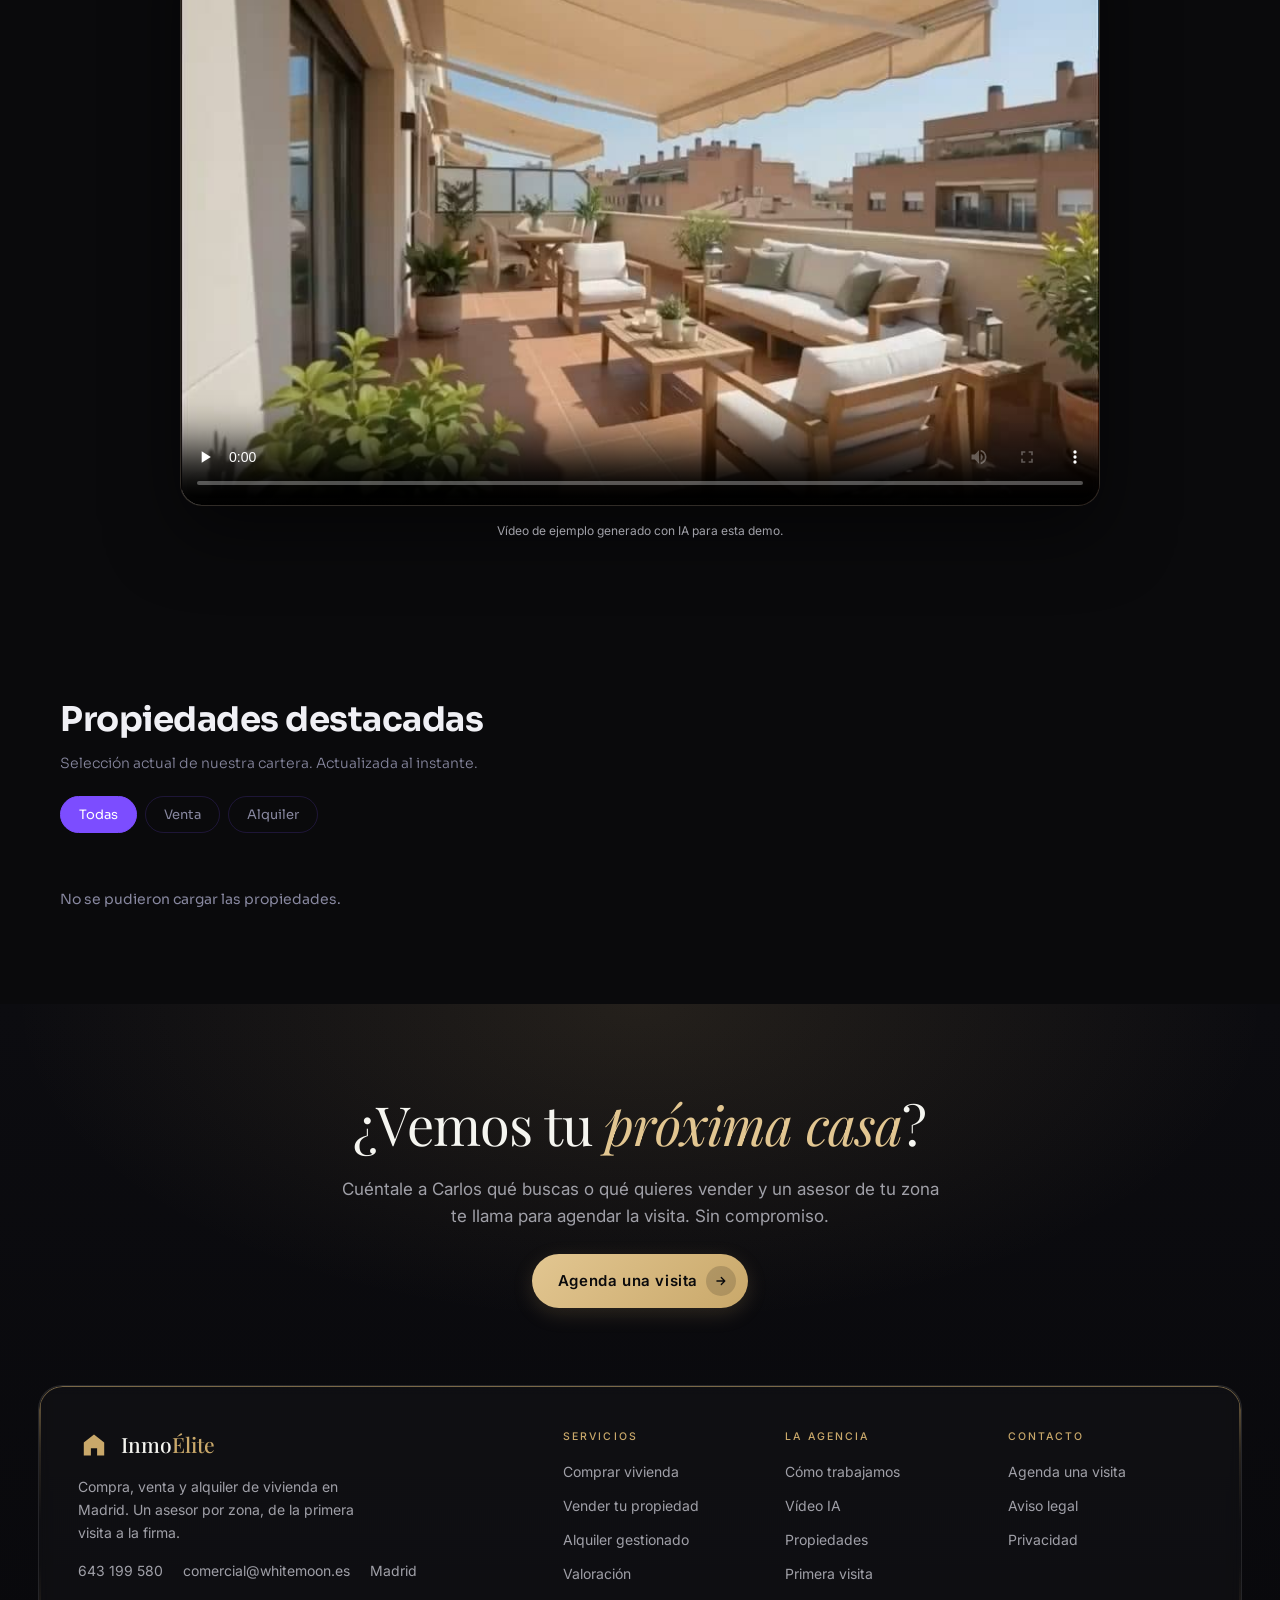
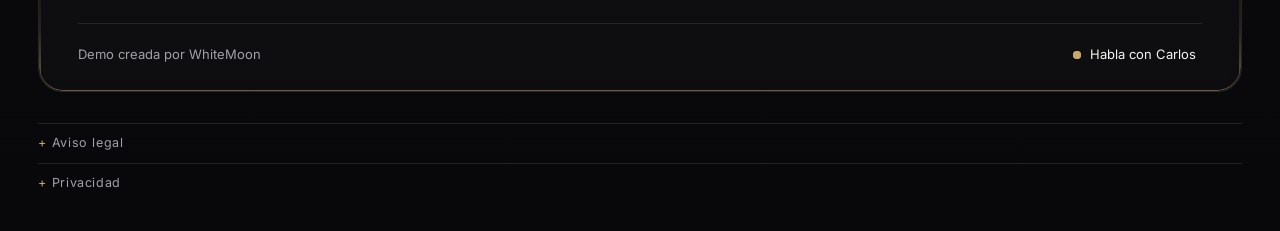
==== commit 71e5208c: "fix: elimina las referencias muertas a .tr-card tras quitar la sección estática Co-Authored-By: Clau" ====
--- a/index.html
+++ b/index.html
@@ -542,9 +542,7 @@
   html{scroll-behavior:auto}
   *,*::before,*::after{animation-duration:.001ms!important;animation-iteration-count:1!important;transition-duration:.001ms!important}
   .btn-gold:hover,.wm-fab:hover,.sv-card:hover,.sv-feat:hover{transform:none}
-  .wm-js .tr-card{opacity:1;transform:none}
   .wm-js .ft-glass{opacity:1;transform:none}
-  .tr-card:hover img,.tr-card:focus-within img{transform:none}
 }
 </style>
 <script>document.documentElement.className+=' wm-js';</script>
@@ -1449,14 +1447,12 @@
   abrirDetalleDelHash();
 
   /* ====================================================
-     REVEAL AL SCROLL · galería + cristal del footer
+     REVEAL AL SCROLL · cristal del footer
   ==================================================== */
   var noMotion = window.matchMedia && window.matchMedia('(prefers-reduced-motion: reduce)').matches;
-  var cards = document.querySelectorAll('.tr-card');
   var glass = document.getElementById('ftGlass');
 
   if (!('IntersectionObserver' in window) || noMotion){
-    for (var r = 0; r < cards.length; r++) cards[r].classList.add('is-in');
     if (glass) glass.classList.add('is-in');
   } else {
     var io = new IntersectionObserver(function(entries){
@@ -1466,10 +1462,6 @@
         io.unobserve(e.target);
       });
     }, { rootMargin: '0px 0px -10% 0px', threshold: 0 });
-    for (var k = 0; k < cards.length; k++){
-      cards[k].style.transitionDelay = (k % 2) * 90 + Math.floor(k / 2) * 40 + 'ms';
-      io.observe(cards[k]);
-    }
     if (glass) io.observe(glass);
   }
 })();
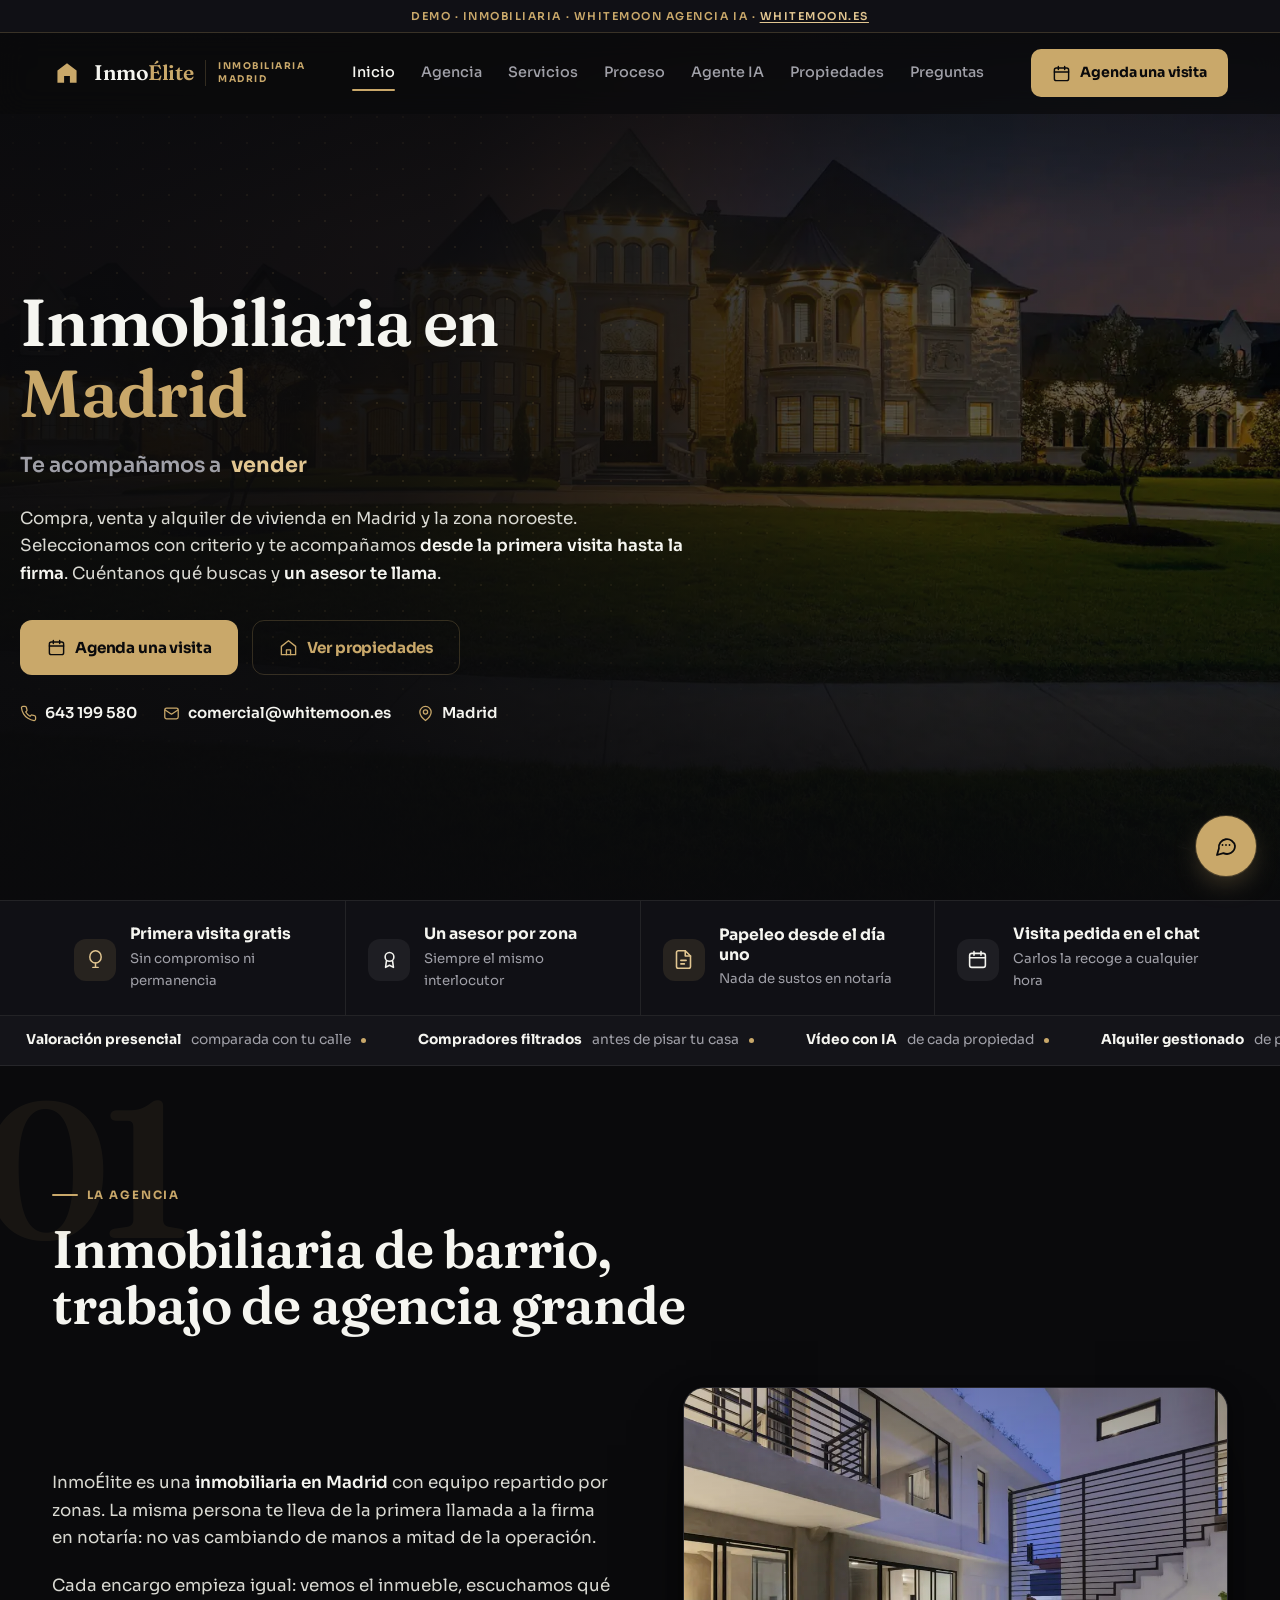
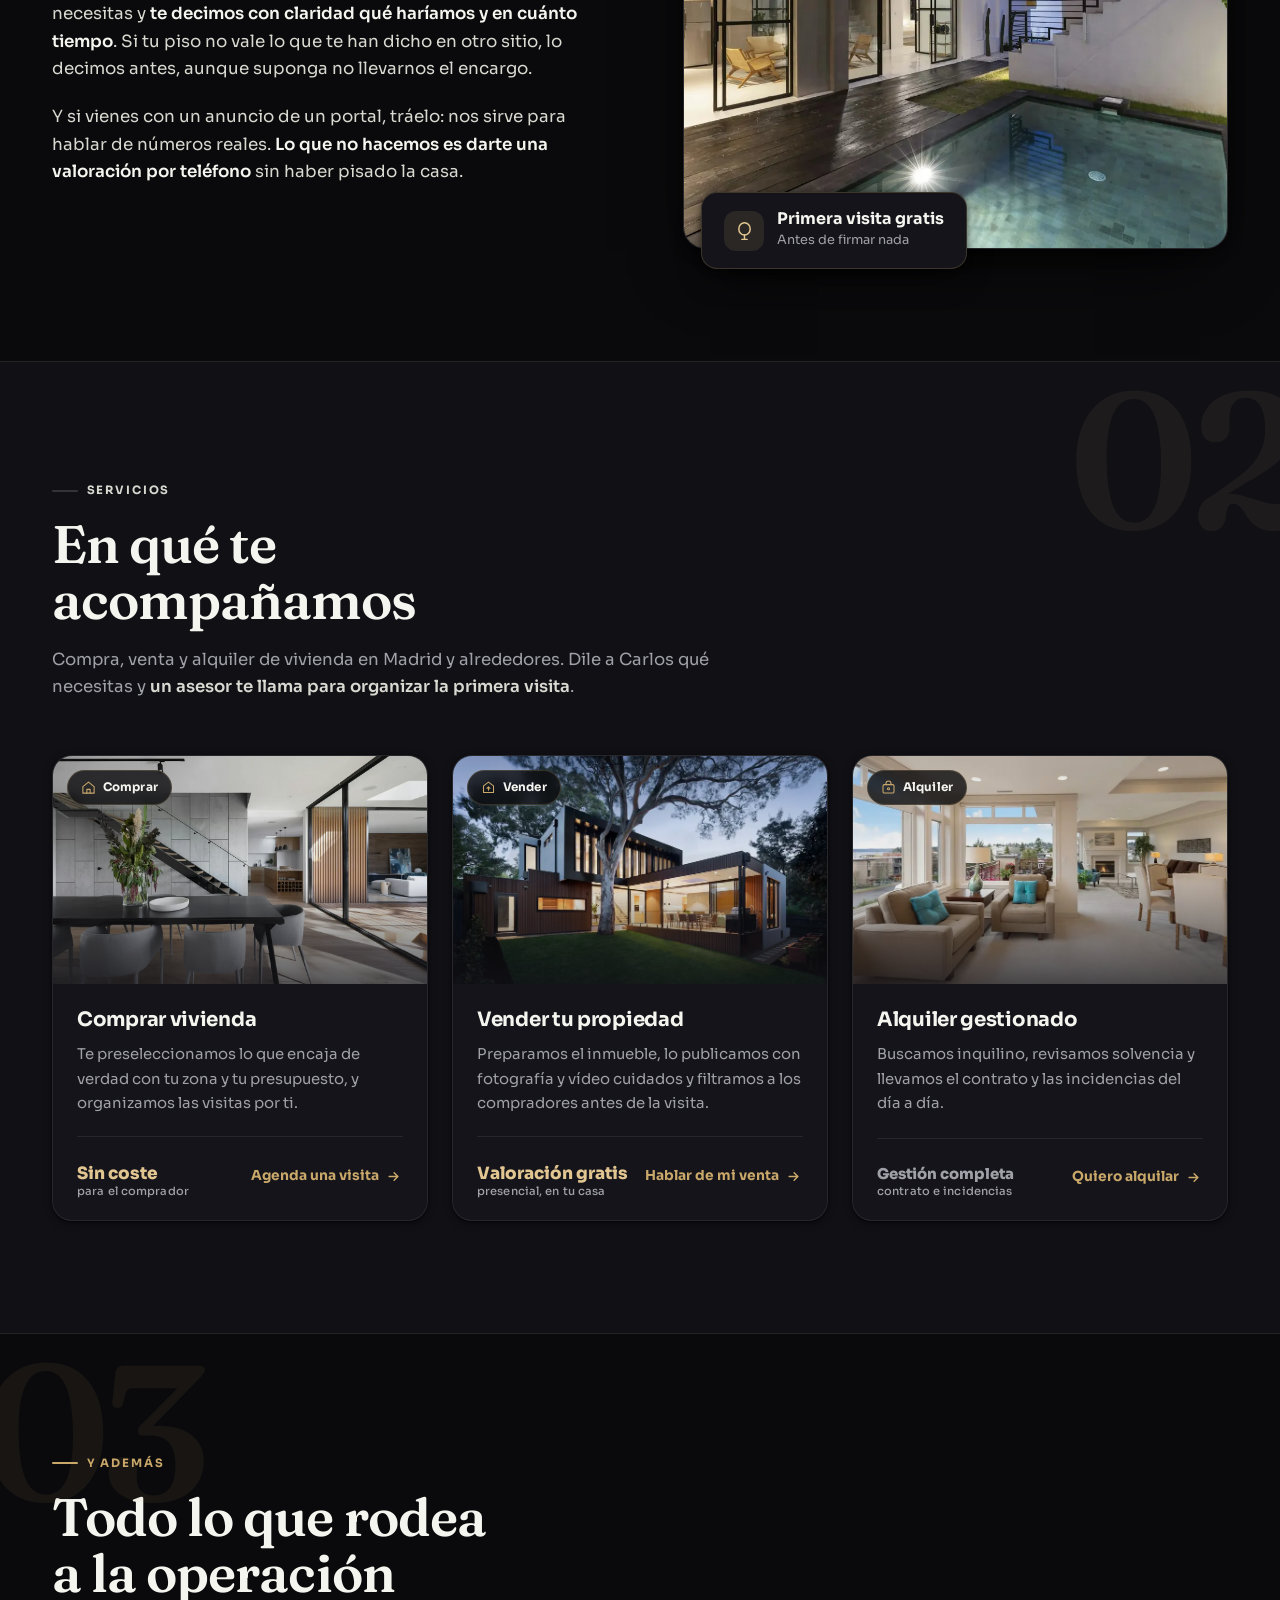
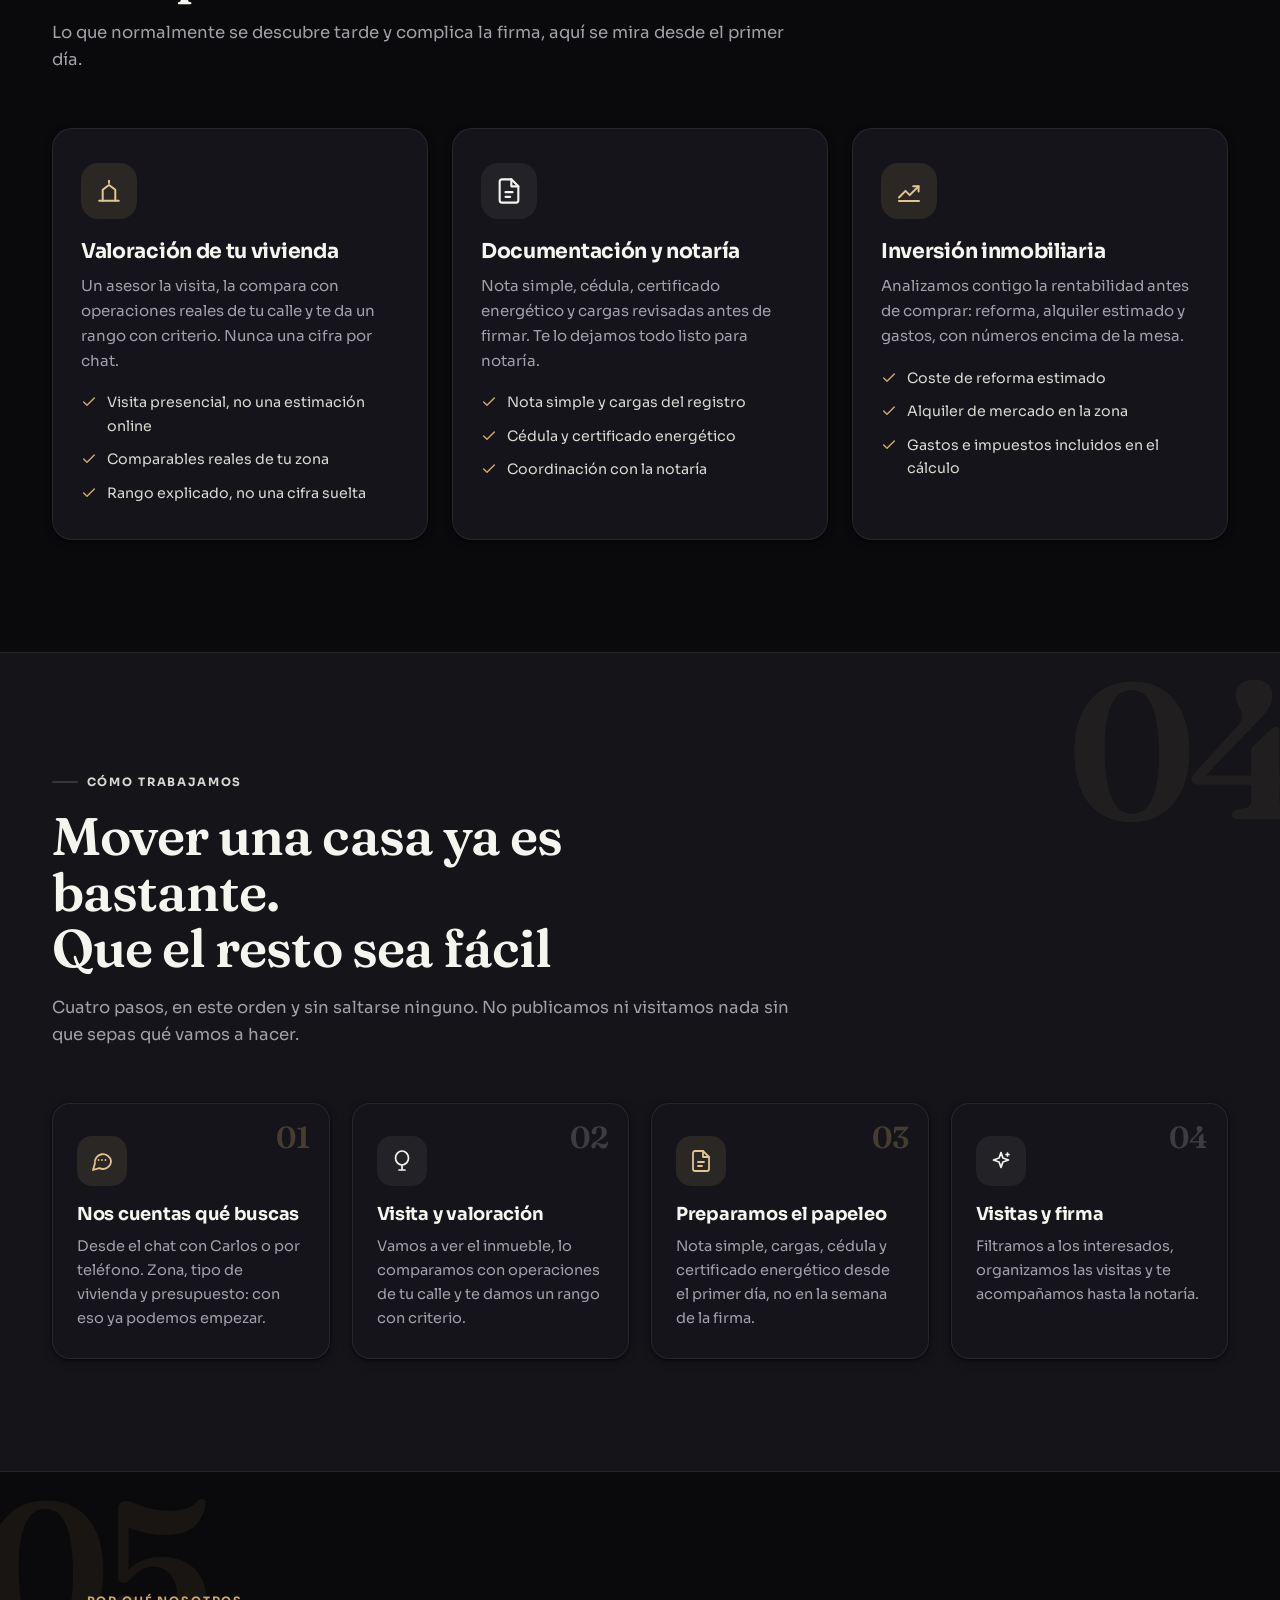
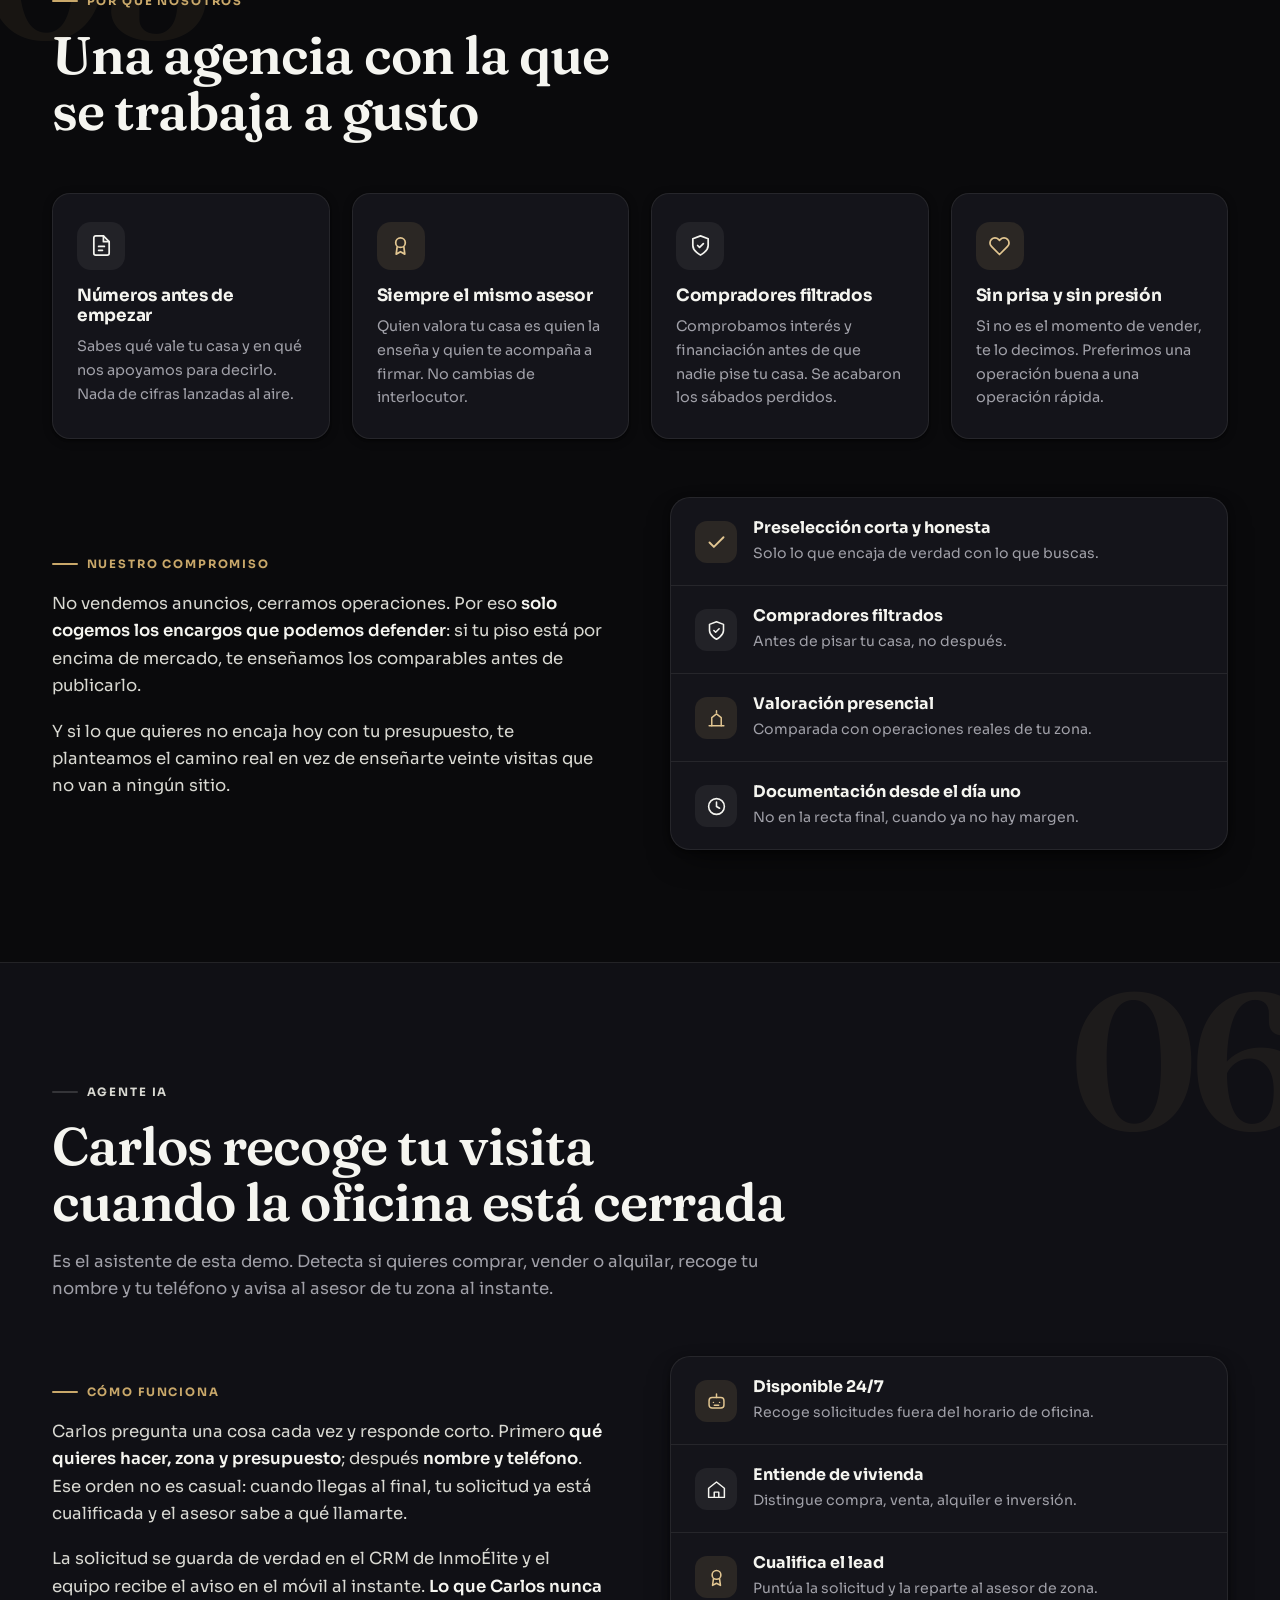
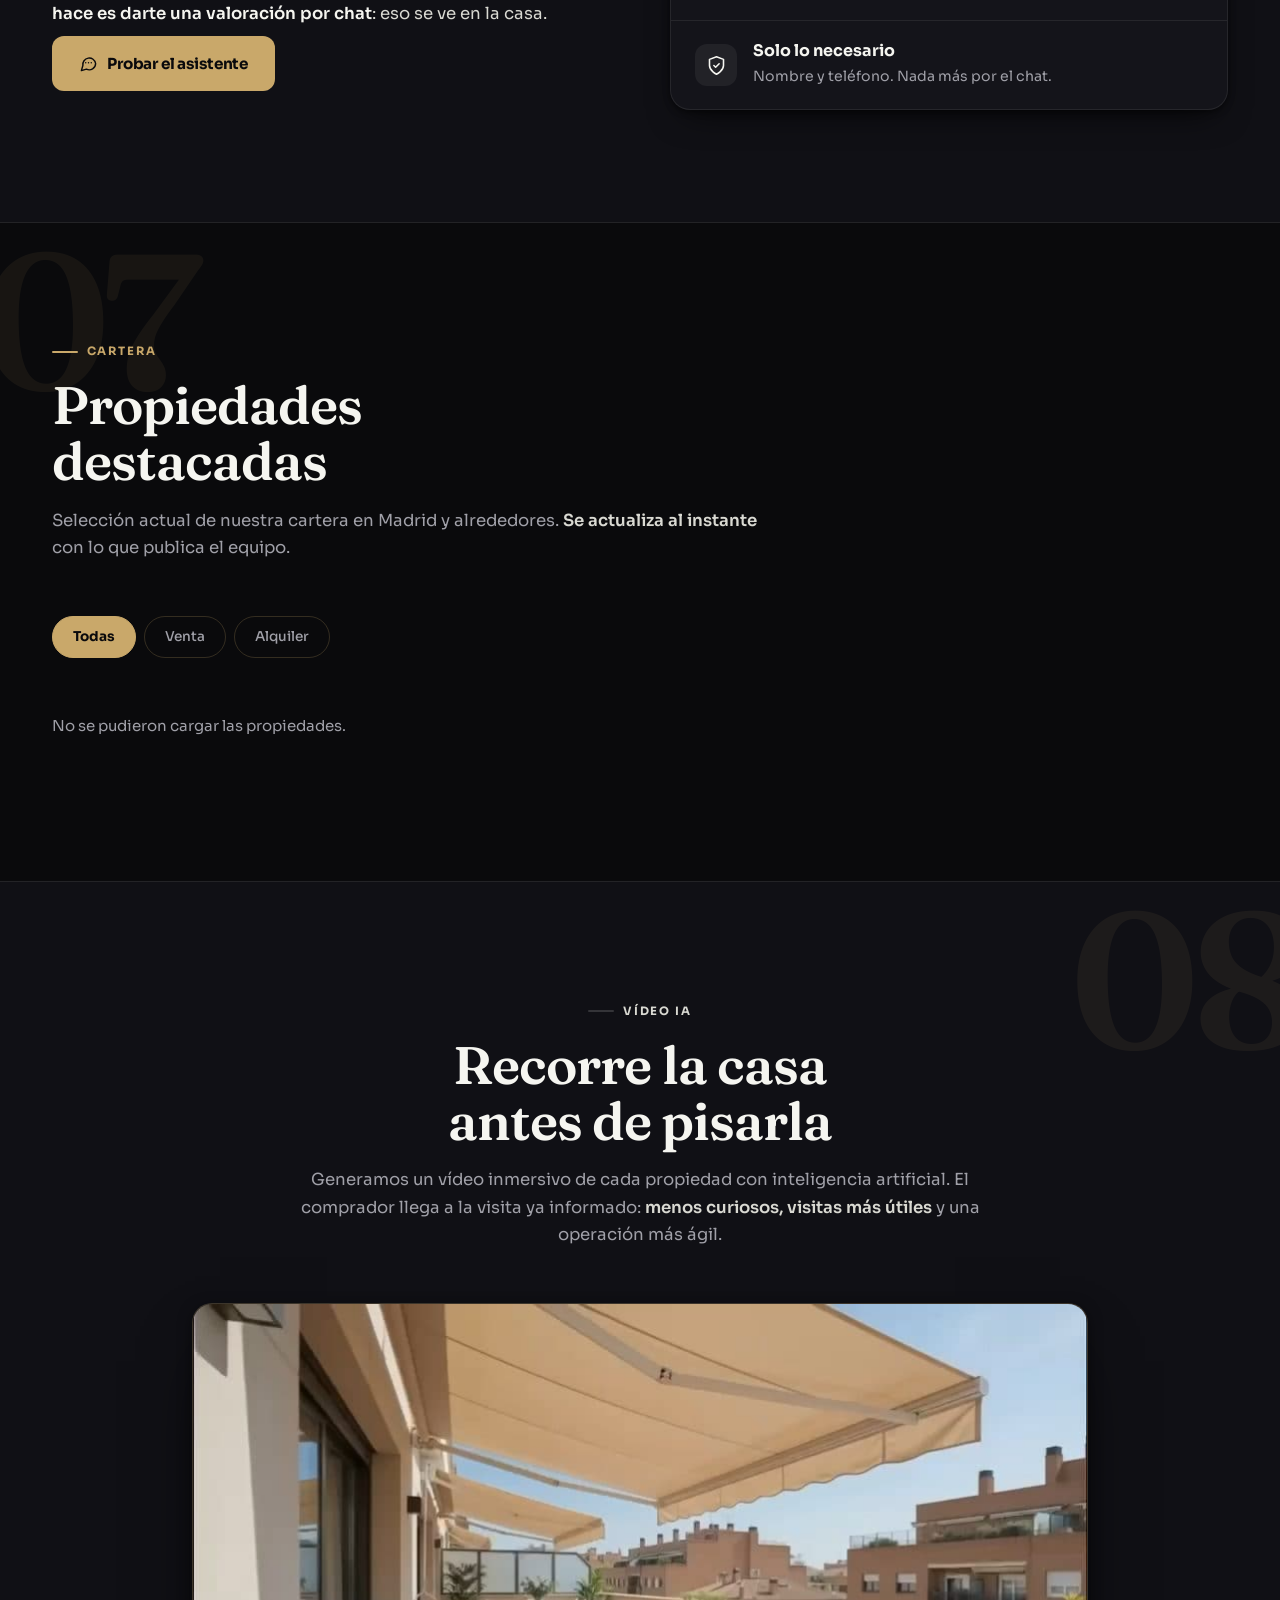
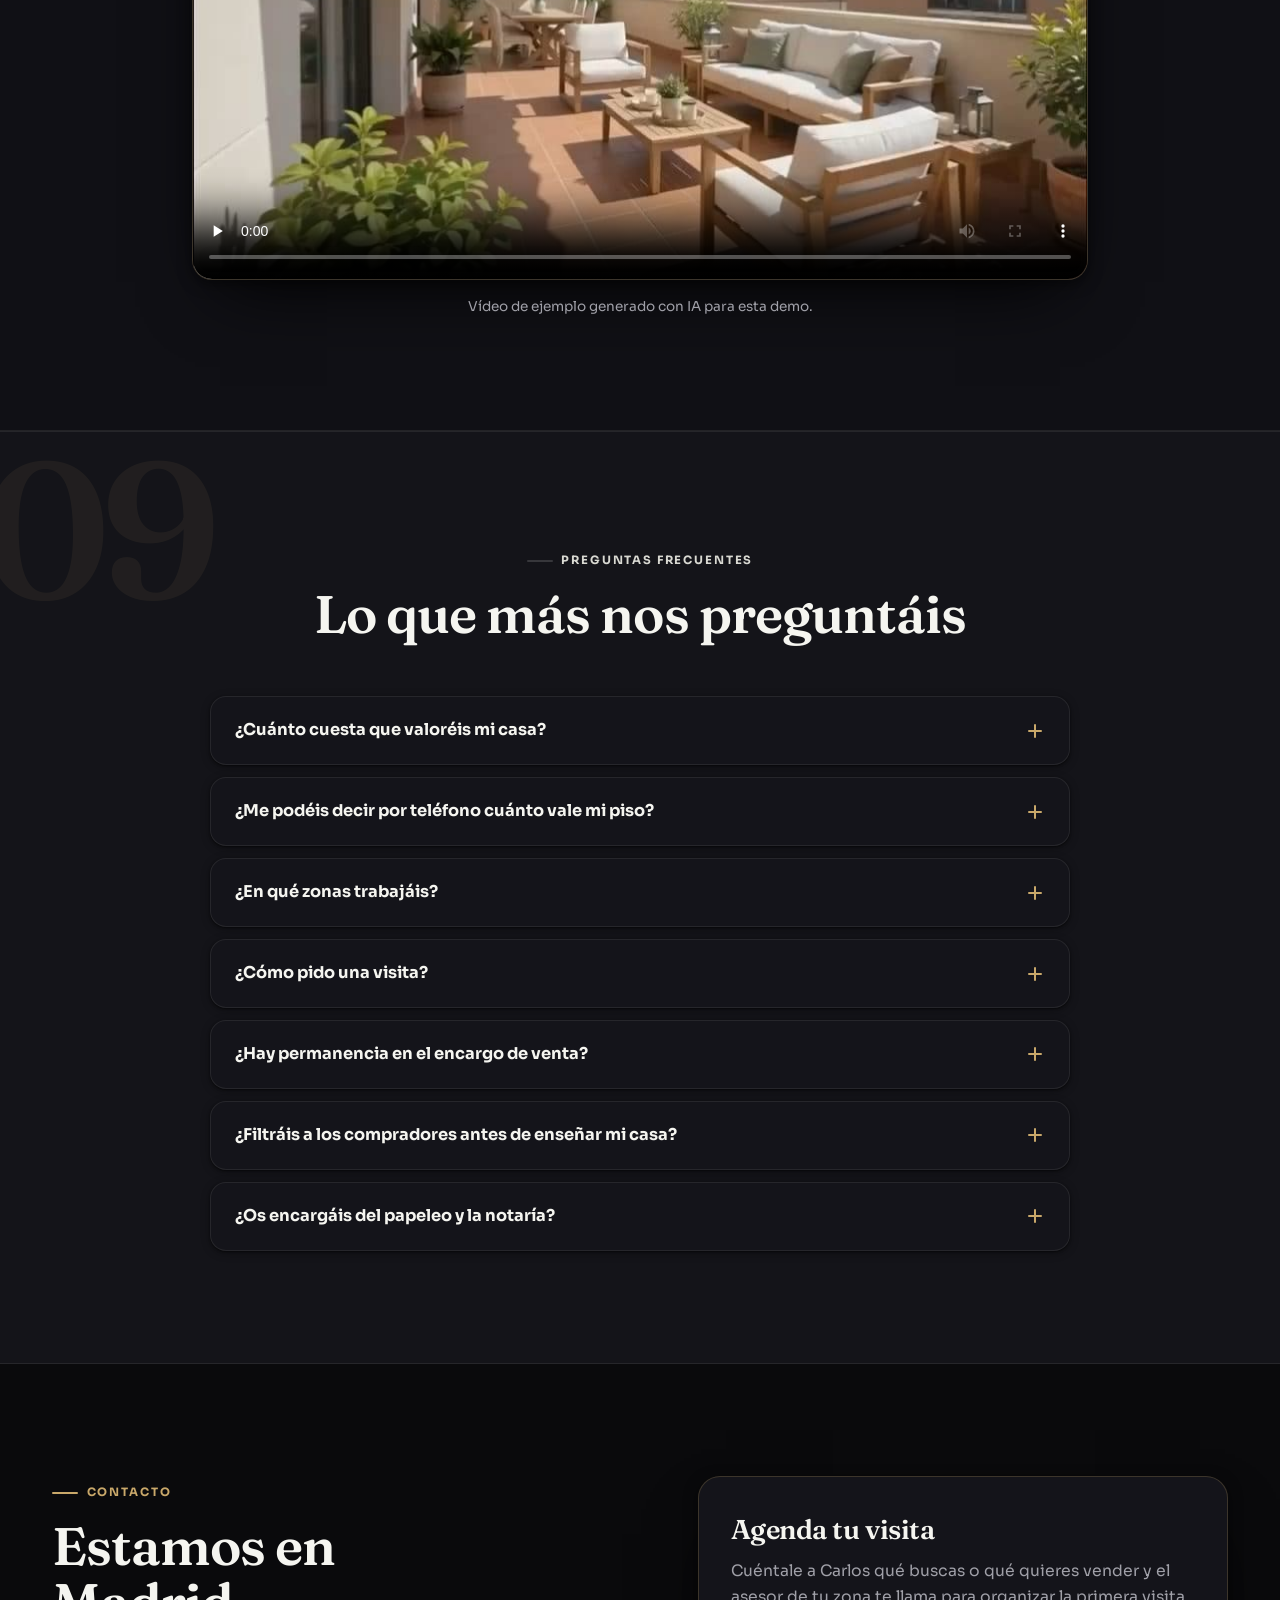
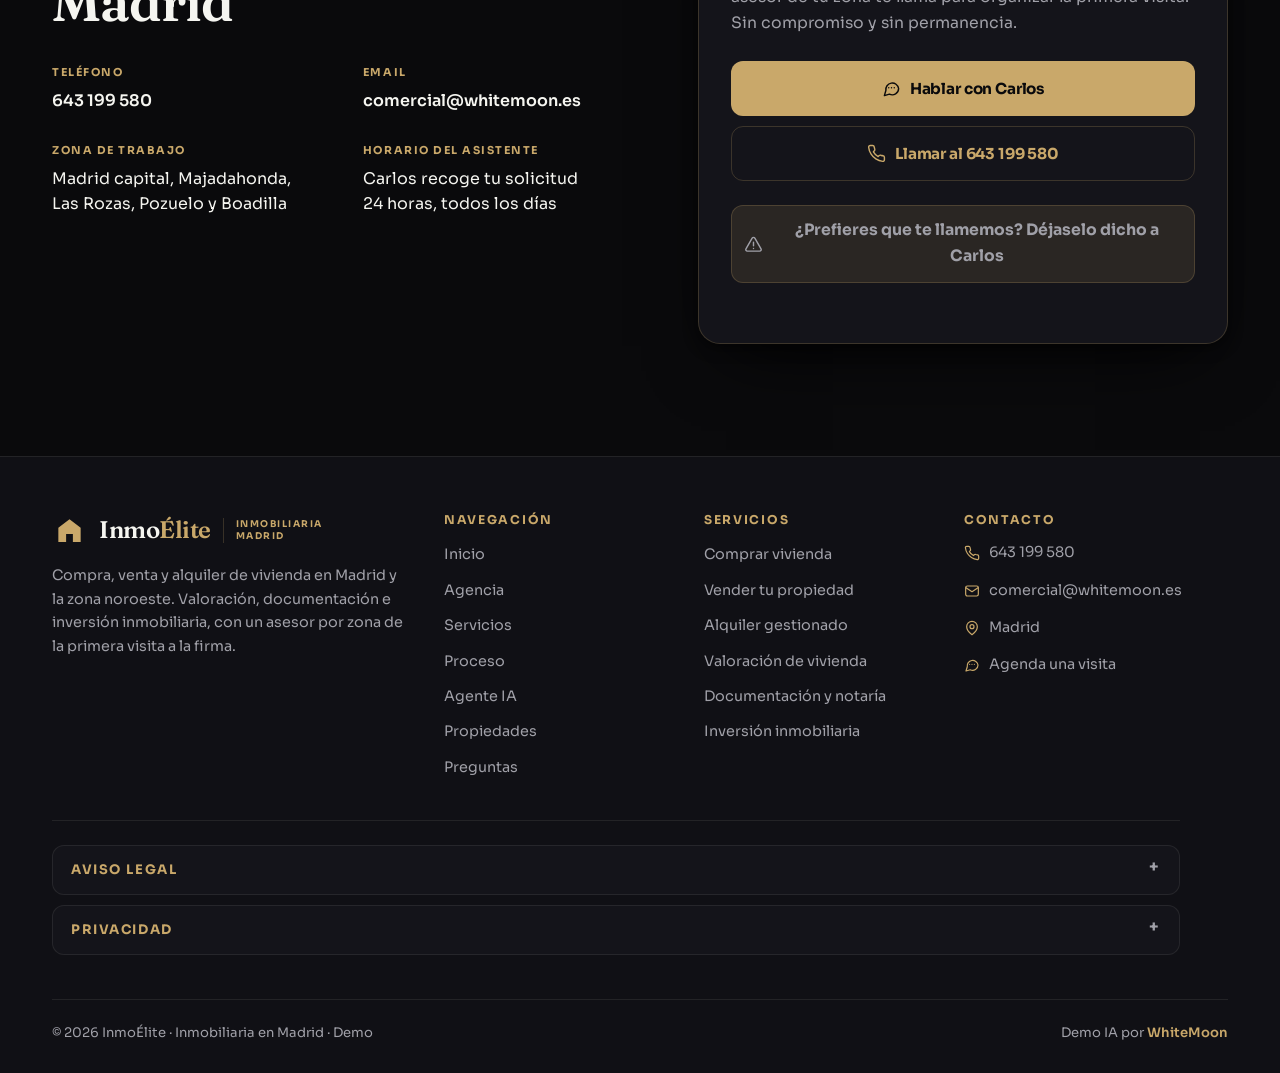
==== commit 0be5d363: "feat: rehace la web pública con la estructura de la demo de peluquería, en dark champagne Clona la e" ====
--- a/index.html
+++ b/index.html
@@ -1,14 +1,20 @@
 <!DOCTYPE html>
 <html lang="es">
 <head>
-<meta charset="utf-8">
+<meta charset="UTF-8">
 <meta name="viewport" content="width=device-width, initial-scale=1">
+
+<!-- ===================== SEO ===================== -->
 <title>InmoÉlite · Compra, venta y alquiler de vivienda en Madrid</title>
 <meta name="description" content="Inmobiliaria en Madrid: compra, venta y alquiler de vivienda. Cuéntale a Carlos qué buscas y un asesor te llama para agendar la visita.">
 <link rel="canonical" href="https://nexusforgeia.github.io/WHITEMOON-INMOBILIARIAS/">
 <meta name="robots" content="index, follow, max-image-preview:large">
+<meta name="author" content="WhiteMoon">
 <meta name="theme-color" content="#0a0a0c">
 <meta name="color-scheme" content="dark">
+
+<meta name="geo.region" content="ES-MD">
+<meta name="geo.placename" content="Madrid">
 
 <meta property="og:type" content="website">
 <meta property="og:site_name" content="InmoÉlite">
@@ -27,21 +33,88 @@
 <meta name="twitter:description" content="Inmobiliaria en Madrid: compra, venta y alquiler de vivienda. Cuéntale a Carlos qué buscas y un asesor te llama para agendar la visita.">
 <meta name="twitter:image" content="https://nexusforgeia.github.io/WHITEMOON-INMOBILIARIAS/assets/img/og.jpg">
 
+<!-- Favicon: la casa del logo, en champagne sobre el negro de marca -->
+<link rel="icon" href="data:image/svg+xml,%3Csvg xmlns='http://www.w3.org/2000/svg' viewBox='0 0 32 32'%3E%3Crect width='32' height='32' rx='9' fill='%230a0a0c'/%3E%3Cpath d='M16 5.6 5.8 13.4v13h7.1v-7.2h6.2v7.2h7.1v-13L16 5.6Z' fill='%23c9a86a'/%3E%3C/svg%3E">
+
 <link rel="preload" as="image" href="assets/img/hero-mansion-900.webp" type="image/webp" media="(max-width:900px)" fetchpriority="high">
 <link rel="preload" as="image" href="assets/img/hero-mansion.webp" type="image/webp" media="(min-width:901px)" fetchpriority="high">
-<link rel="preconnect" href="https://fonts.googleapis.com">
-<link rel="preconnect" href="https://fonts.gstatic.com" crossorigin>
-<link rel="stylesheet" media="print" onload="this.media='all'"
-      href="https://fonts.googleapis.com/css2?family=Playfair+Display:wght@400;500;600&family=Inter:wght@300;400;500;600&family=Sora:wght@300;400;500;600;700&display=swap">
-<noscript><link rel="stylesheet" href="https://fonts.googleapis.com/css2?family=Playfair+Display:wght@400;500;600&family=Inter:wght@300;400;500;600&family=Sora:wght@300;400;500;600;700&display=swap"></noscript>
-
-<link rel="icon" href="data:image/svg+xml,%3Csvg xmlns='http://www.w3.org/2000/svg' viewBox='0 0 32 32'%3E%3Crect width='32' height='32' rx='9' fill='%230a0a0c'/%3E%3Cpath d='M16 5.6 5.8 13.4v13h7.1v-7.2h6.2v7.2h7.1v-13L16 5.6Z' fill='%23c9a86a'/%3E%3C/svg%3E">
-
+
+<!-- Fuentes auto-hospedadas (subset latin). Cero peticiones a Google Fonts. -->
+<link rel="preload" as="font" type="font/woff2" href="assets/fonts/fraunces-600-latin.woff2" crossorigin>
+<link rel="preload" as="font" type="font/woff2" href="assets/fonts/sora-400-latin.woff2" crossorigin>
+<link rel="preload" as="font" type="font/woff2" href="assets/fonts/sora-700-latin.woff2" crossorigin>
+
+<!-- CSS crítico en línea: el resto de la hoja deja de bloquear el render -->
+<style>
+@font-face{font-family:'Sora';font-style:normal;font-weight:400;font-display:swap;src:url(assets/fonts/sora-400-latin.woff2) format('woff2')}
+@font-face{font-family:'Sora';font-style:normal;font-weight:500;font-display:swap;src:url(assets/fonts/sora-500-latin.woff2) format('woff2')}
+@font-face{font-family:'Sora';font-style:normal;font-weight:600;font-display:swap;src:url(assets/fonts/sora-600-latin.woff2) format('woff2')}
+@font-face{font-family:'Sora';font-style:normal;font-weight:700;font-display:swap;src:url(assets/fonts/sora-700-latin.woff2) format('woff2')}
+@font-face{font-family:'Sora';font-style:normal;font-weight:800;font-display:swap;src:url(assets/fonts/sora-800-latin.woff2) format('woff2')}
+@font-face{font-family:'Fraunces';font-style:normal;font-weight:600;font-display:swap;src:url(assets/fonts/fraunces-600-latin.woff2) format('woff2')}
+:root{--bg:#0a0a0c;--bg2:#101015;--bg3:#141419;--surface:#14141a;--surface-2:#1c1c24;--text:#f5f5f0;--ink-2:#d9d9d2;--muted:#a0a0a8;--gold:#c9a86a;--gold-2:#e2c691;--gold-3:#8a6f3c;--gold-chip:rgba(201,168,106,.12);--gold-ink:#0a0a0c;--gold-rgb:201,168,106;--neutral-chip:rgba(245,245,240,.06);--gris:rgba(245,245,240,.16);--line:rgba(245,245,240,.08);--line-2:rgba(201,168,106,.22);--sh-sm:0 1px 2px rgba(0,0,0,.5),0 2px 8px rgba(0,0,0,.35);--sh-md:0 2px 6px rgba(0,0,0,.5),0 14px 34px -14px rgba(0,0,0,.8);--sh-lg:0 4px 14px rgba(0,0,0,.5),0 30px 70px -28px rgba(0,0,0,.95);--display:'Fraunces',Georgia,'Times New Roman',serif;--body:'Sora',system-ui,-apple-system,'Segoe UI',sans-serif;--maxw:1240px;--nav-h:80px;--strip-h:33px}
+*{margin:0;padding:0;box-sizing:border-box}
+html{scroll-behavior:smooth;scroll-padding-top:calc(var(--nav-h) + var(--strip-h) + 16px);-webkit-text-size-adjust:100%}
+body{background:var(--bg);color:var(--ink-2);font-family:var(--body);font-size:16px;line-height:1.65;overflow-x:hidden;-webkit-font-smoothing:antialiased}
+a{color:inherit;text-decoration:none}img,video{max-width:100%;display:block}button,input,textarea{font:inherit;color:inherit}
+h1,h2{font-family:var(--display);font-weight:600;color:var(--text);line-height:1.06;letter-spacing:-.018em}
+h3,h4{font-family:var(--body);font-weight:700;color:var(--text);line-height:1.2;letter-spacing:-.015em}
+.wrap{max-width:var(--maxw);margin:0 auto;padding:0 32px}
+.sr-only{position:absolute;width:1px;height:1px;padding:0;margin:-1px;overflow:hidden;clip:rect(0 0 0 0);white-space:nowrap;border:0}
+.demo-strip{position:fixed;inset:0 0 auto 0;height:var(--strip-h);z-index:902;display:block;line-height:calc(var(--strip-h) - 1px);background:var(--bg2);color:var(--gold);overflow:hidden;border-bottom:1px solid var(--line-2);text-align:center;padding:0 14px;font-size:.68rem;font-weight:600;letter-spacing:.14em;text-transform:uppercase}
+.demo-strip a{color:var(--gold-2);text-decoration:underline;text-underline-offset:2px}
+.btn{display:inline-flex;align-items:center;justify-content:center;gap:9px;font-family:var(--body);font-weight:700;font-size:.95rem;letter-spacing:-.01em;padding:14px 26px;border-radius:12px;border:1.5px solid transparent;background:var(--gold);color:var(--gold-ink);cursor:pointer}
+.btn svg{width:19px;height:19px;flex-shrink:0}
+.btn--ghost{background:transparent;color:var(--gold);border-color:var(--line-2)}
+.btn--sm{padding:11px 20px;font-size:.88rem;border-radius:10px}
+.nav{position:fixed;top:var(--strip-h);left:0;right:0;z-index:900;background:rgba(10,10,12,.72);backdrop-filter:blur(14px);border-bottom:1px solid transparent}
+.nav-inner{display:flex;align-items:center;justify-content:space-between;gap:20px;height:var(--nav-h)}
+.brand{display:flex;align-items:center;gap:12px;flex-shrink:0}
+.brand__mark{width:30px;height:30px;flex-shrink:0;color:var(--gold)}
+.brand__name{font-family:var(--display);font-weight:600;font-size:1.32rem;color:var(--text);letter-spacing:-.02em;line-height:1}
+.brand__name i{font-style:normal;color:var(--gold)}
+.brand__sub{font-family:var(--body);font-weight:700;font-size:.58rem;letter-spacing:.16em;text-transform:uppercase;color:var(--gold);line-height:1.35;padding-left:12px;border-left:1px solid var(--line-2)}
+.nav-links{display:flex;align-items:center;gap:26px}
+.nav-links a{font-size:.9rem;font-weight:500;color:var(--muted);position:relative;padding:6px 0}
+.nav-cta{display:flex;align-items:center;gap:14px}
+.burger{display:none;width:44px;height:44px;border-radius:12px;border:1px solid var(--line-2);background:var(--surface);cursor:pointer;place-items:center;color:var(--text)}
+.burger svg{width:22px;height:22px}
+.mobile-menu{position:fixed;inset:var(--strip-h) 0 0;z-index:899;background:rgba(10,10,12,.98);display:flex;flex-direction:column;justify-content:center;align-items:center;gap:8px;opacity:0;visibility:hidden;pointer-events:none}
+.hero{position:relative;min-height:100svh;display:flex;align-items:center;overflow:hidden;background:var(--bg)}
+.hero-bg{position:absolute;inset:0;z-index:0}
+.hero-bg .wash{position:absolute;inset:0;background:radial-gradient(900px 620px at 86% 12%,rgba(201,168,106,.16),transparent 62%),radial-gradient(760px 620px at 96% 88%,rgba(201,168,106,.08),transparent 64%),linear-gradient(180deg,#0a0a0c 0%,#101015 100%)}
+.hero-bg .shot{position:absolute;inset:0;width:100%;height:100%;object-fit:cover;object-position:center 46%;z-index:1}
+.hero-bg .scrim{position:absolute;inset:0;z-index:2;pointer-events:none;background:linear-gradient(100deg,rgba(10,10,12,.95) 0%,rgba(10,10,12,.9) 34%,rgba(10,10,12,.7) 52%,rgba(10,10,12,.42) 74%,rgba(10,10,12,.3) 100%),linear-gradient(180deg,rgba(10,10,12,.88) 0%,rgba(10,10,12,0) 26%,rgba(10,10,12,0) 58%,rgba(10,10,12,.96) 100%)}
+.hero-bg .dots{position:absolute;inset:0;z-index:3;opacity:.45;background-image:radial-gradient(rgba(201,168,106,.28) 1px,transparent 1px);background-size:26px 26px}
+.hero-content{position:relative;z-index:4;width:100%;padding:calc(var(--nav-h) + var(--strip-h) + 44px) 0 44px}
+.hero h1{font-size:clamp(2.35rem,5.4vw,4.15rem);max-width:15ch}
+.hero h1 .accent{color:var(--gold);display:block}
+.hero-rot{display:flex;align-items:baseline;gap:.5em;flex-wrap:wrap;margin-top:20px;font-family:var(--body);font-weight:600;font-size:clamp(1rem,2.4vw,1.3rem);color:var(--muted)}
+.hero-rot .rot{color:var(--gold-2);font-weight:700;display:inline-block}
+.hero-desc{max-width:56ch;color:var(--ink-2);font-size:1.05rem;margin-top:22px}
+.hero-desc strong{color:var(--text);font-weight:600}
+.hero-actions{display:flex;gap:14px;margin-top:32px;flex-wrap:wrap}
+.hero-contact{display:flex;gap:10px 26px;flex-wrap:wrap;margin-top:26px;font-size:.94rem;color:var(--muted)}
+.hero-contact a,.hero-contact span{display:inline-flex;align-items:center;gap:8px;font-weight:600;color:var(--text)}
+.hero-contact svg{width:17px;height:17px;color:var(--gold);flex-shrink:0}
+.reveal{opacity:0;transform:translateY(28px)}
+.reveal.in{opacity:1;transform:none}
+@media (max-width:1080px){.nav-links{display:none}.nav-cta .btn{display:none}.burger{display:grid}}
+@media (max-width:900px){.wrap{padding:0 22px}}
+@media (max-width:620px){:root{--nav-h:70px;--strip-h:30px}.wrap{padding:0 18px}.demo-strip{font-size:.6rem;letter-spacing:.08em}.demo-strip__long{display:none}.hero h1{max-width:none}.hero-actions .btn{flex:1 1 100%}}
+@media (prefers-reduced-motion:reduce){html{scroll-behavior:auto}.reveal{opacity:1!important;transform:none!important}}
+</style>
+<link rel="preload" as="style" href="assets/css/style.css" onload="this.onload=null;this.rel='stylesheet'">
+<noscript><link rel="stylesheet" href="assets/css/style.css"></noscript>
+
+<!-- ===================== JSON-LD ===================== -->
 <script type="application/ld+json">
 {
   "@context": "https://schema.org",
   "@type": "RealEstateAgent",
+  "@id": "https://nexusforgeia.github.io/WHITEMOON-INMOBILIARIAS/#business",
   "name": "InmoÉlite",
+  "description": "Inmobiliaria en Madrid: compra, venta y alquiler de vivienda, valoración, documentación e inversión inmobiliaria.",
   "url": "https://nexusforgeia.github.io/WHITEMOON-INMOBILIARIAS/",
   "image": "https://nexusforgeia.github.io/WHITEMOON-INMOBILIARIAS/assets/img/og.jpg",
   "telephone": "+34643199580",
@@ -59,790 +132,396 @@
   ]
 }
 </script>
-
-<style>
-/* ===================== BASE · LUJO OSCURO ===================== */
-:root{
-  --bg:#0a0a0c;            /* negro base */
-  --surface:#14141a;       /* superficies / tarjetas */
-  --surface-2:#1c1c24;     /* superficie elevada */
-  --gold:#c9a86a;          /* champagne */
-  --gold-2:#e2c691;        /* champagne claro */
-  --gold-rgb:201,168,106;
-  --text:#f5f5f0;
-  --muted:#a0a0a8;
-  --line:rgba(201,168,106,.16);
-  --line-soft:rgba(245,245,240,.10);
-  --serif:'Playfair Display',Georgia,'Times New Roman',serif;
-  --sans:'Inter','Segoe UI',system-ui,-apple-system,Helvetica,Arial,sans-serif;
-}
-*,*::before,*::after{box-sizing:border-box}
-html{-webkit-text-size-adjust:100%;scroll-behavior:smooth}
-body{
-  margin:0;overflow-x:hidden;background:var(--bg);color:var(--text);
-  font-family:var(--sans);font-weight:400;line-height:1.5;
-  -webkit-font-smoothing:antialiased;-moz-osx-font-smoothing:grayscale;
-}
-img,svg,video,picture{display:block;max-width:100%}
-button{font:inherit;color:inherit;border:0;background:none;cursor:pointer}
-a{color:inherit;text-decoration:none}
-h1,h2,h3{margin:0;font-weight:500}
-p{margin:0}
-:focus-visible{outline:2px solid var(--gold);outline-offset:3px;border-radius:4px}
-::selection{background:var(--gold);color:#0a0a0c}
-
-/* Franja de demo */
-.demo-strip{
-  background:var(--surface);color:var(--gold);border-bottom:1px solid var(--line);
-  text-align:center;padding:8px 14px;font-size:11px;letter-spacing:.14em;text-transform:uppercase;
-}
-.demo-strip a{color:var(--gold-2);text-decoration:underline;text-underline-offset:2px}
-
-/* ===================== SECCIÓN 1 · HERO ===================== */
-.hero-host{background:var(--bg);display:flex;align-items:center;justify-content:center;padding:12px}
-@media(min-width:768px){.hero-host{padding:20px}}
-
-.hero-card{
-  position:relative;width:100%;max-width:1536px;
-  min-height:calc(100vh - 24px);min-height:calc(100svh - 24px);
-  border-radius:1.5rem;overflow:hidden;background:#101014;
-  display:flex;flex-direction:column;align-items:center;justify-content:center;
-}
-@media(min-width:768px){
-  .hero-card{border-radius:2.5rem;min-height:calc(100vh - 40px);min-height:calc(100svh - 40px)}
-}
-
-.hero-bg,.hero-bg img{position:absolute;inset:0;width:100%;height:100%;z-index:0}
-/* El oscurecido de la foto (brightness/contrast/saturate) va horneado en los
-   propios archivos, no en un filter CSS: se pinta igual en todos los motores
-   y no cuesta un repintado con filtro en cada scroll. El recorte movil (3:4)
-   lleva un punto mas de oscurecido porque la mansion ocupa mas hero. */
-.hero-bg img{object-fit:cover;object-position:center 42%}
-@media(min-width:1024px){.hero-bg img{object-position:center 55%}}
-
-/* Velos: uno vertical (arriba y abajo), uno desde la izquierda y uno radial
-   justo detras del titular. Garantizan contraste AA del texto claro/oro. */
-.hero-card::after{
-  content:"";position:absolute;inset:0;z-index:5;pointer-events:none;
-  background:
-    radial-gradient(74% 60% at 50% 38%, rgba(6,6,9,.54) 0%, rgba(6,6,9,.20) 62%, rgba(6,6,9,0) 88%),
-    linear-gradient(100deg, rgba(6,6,9,.62) 0%, rgba(6,6,9,.22) 38%, rgba(6,6,9,0) 66%),
-    linear-gradient(180deg, rgba(6,6,9,.58) 0%, rgba(6,6,9,.18) 30%, rgba(6,6,9,.14) 50%, rgba(6,6,9,.50) 80%, rgba(6,6,9,.90) 100%);
-}
-@media(max-width:900px){
-  .hero-card::after{
-    background:
-      radial-gradient(98% 48% at 50% 42%, rgba(6,6,9,.50) 0%, rgba(6,6,9,.24) 66%, rgba(6,6,9,.06) 94%),
-      linear-gradient(180deg, rgba(6,6,9,.58) 0%, rgba(6,6,9,.22) 26%, rgba(6,6,9,.20) 52%, rgba(6,6,9,.56) 80%, rgba(6,6,9,.92) 100%);
-  }
-}
-
-.hero-layer{position:relative;z-index:10;display:flex;flex-direction:column;width:100%;flex:1 1 auto}
-
-/* --- Navbar --- */
-.hero-nav{display:flex;align-items:center;justify-content:space-between;gap:12px;padding:20px 18px}
-@media(min-width:768px){.hero-nav{padding:24px 40px}}
-
-.nav-logo{display:inline-flex;align-items:center;gap:10px;white-space:nowrap;min-width:0}
-.nav-logo svg{width:26px;height:26px;flex:none;color:var(--gold)}
-.nav-logo b{font-family:var(--serif);font-size:18px;font-weight:500;letter-spacing:.01em;color:var(--text)}
-.nav-logo b i{font-style:normal;color:var(--gold)}
-.nav-logo small{display:block;font-size:9.5px;letter-spacing:.22em;text-transform:uppercase;color:var(--muted);margin-top:1px}
-@media(min-width:768px){.nav-logo b{font-size:21px}}
-
-.nav-links{display:none;align-items:center;gap:30px}
-@media(min-width:900px){.nav-links{display:flex}}
-.nav-links a{font-size:13px;letter-spacing:.1em;text-transform:uppercase;color:rgba(245,245,240,.78);transition:color .25s ease}
-.nav-links a:hover{color:var(--gold)}
-
-.btn-gold{
-  display:inline-flex;align-items:center;gap:8px;
-  background:linear-gradient(135deg,var(--gold-2),var(--gold));color:#0a0a0c;
-  border-radius:999px;padding:9px 9px 9px 18px;
-  font-size:13px;font-weight:600;letter-spacing:.04em;white-space:nowrap;
-  transition:transform .25s ease,box-shadow .25s ease;
-  box-shadow:0 6px 20px rgba(201,168,106,.18);
-}
-.btn-gold:hover{transform:translateY(-1px);box-shadow:0 10px 26px rgba(201,168,106,.28)}
-.btn-gold .ic{display:grid;place-items:center;width:26px;height:26px;border-radius:999px;flex:none;background:rgba(10,10,12,.16)}
-.btn-gold .ic svg{width:14px;height:14px}
-.nav-cta .lbl-short{display:none}
-
-/* Hamburguesa (<900px) */
-.nav-toggle{display:grid;place-items:center;width:42px;height:42px;border-radius:999px;flex:none;
-  border:1px solid var(--line);background:rgba(12,12,16,.55);color:var(--text);
-  -webkit-backdrop-filter:blur(10px);backdrop-filter:blur(10px)}
-@media(min-width:900px){.nav-toggle{display:none}}
-.nav-toggle svg{width:20px;height:20px;fill:none;stroke:currentColor;stroke-width:1.9;stroke-linecap:round}
-.nav-toggle .ico-close{display:none}
-.nav-toggle[aria-expanded="true"] .ico-open{display:none}
-.nav-toggle[aria-expanded="true"] .ico-close{display:block}
-
-.nav-mobile{
-  display:none;position:absolute;top:calc(100% + 10px);right:0;left:auto;z-index:30;
-  width:min(262px,calc(100vw - 40px));
-  flex-direction:column;gap:2px;padding:12px;border-radius:20px;
-  background:rgba(14,14,18,.94);border:1px solid var(--line);
-  -webkit-backdrop-filter:blur(18px);backdrop-filter:blur(18px);
-  box-shadow:0 24px 60px rgba(0,0,0,.6);
-}
-.nav-mobile.open{display:flex}
-.nav-mobile a{padding:12px 14px;border-radius:12px;font-size:14px;letter-spacing:.06em;color:rgba(245,245,240,.85)}
-.nav-mobile a:hover{background:rgba(var(--gold-rgb),.10);color:var(--gold)}
-.nav-wrap{position:relative;display:flex;align-items:center;gap:10px}
-
-@media(max-width:419px){
-  .nav-logo b{font-size:16px}
-  .nav-logo svg{width:22px;height:22px}
-  .nav-cta{padding:8px 8px 8px 13px;font-size:12px;gap:6px}
-  .nav-cta .ic{width:22px;height:22px}
-  .nav-cta .lbl-full{display:none}
-  .nav-cta .lbl-short{display:inline}
-}
-
-/* --- Texto central --- */
-.hero-text{padding:clamp(48px,10vh,120px) 22px 0;max-width:60rem;margin:0 auto;text-align:center;width:100%}
-@media(max-width:767px){.hero-text{padding-top:clamp(34px,6vh,64px)}}
-
-.hero-badge{
-  display:inline-flex;align-items:center;gap:9px;max-width:100%;
-  background:rgba(12,12,16,.55);border:1px solid var(--line);
-  -webkit-backdrop-filter:blur(12px);backdrop-filter:blur(12px);
-  border-radius:999px;padding:8px 16px;
-  font-size:11.5px;letter-spacing:.16em;text-transform:uppercase;color:var(--gold-2);
-  animation:fadeUp .8s .05s ease both;
-}
-.hero-badge svg{width:13px;height:13px;flex:none}
-
-.hero-h1{
-  margin:22px 0 0;font-family:var(--serif);font-weight:400;
-  font-size:clamp(38px,min(7.6vw,11.5vh),82px);line-height:1.04;letter-spacing:-.02em;
-  color:var(--text);text-wrap:balance;
-  text-shadow:0 2px 26px rgba(0,0,0,.6);
-  animation:fadeScale 1s .12s ease both;
-}
-.hero-h1 em{font-style:italic;color:var(--gold-2)}
-.hero-sub{
-  margin:20px auto 0;max-width:38rem;font-size:clamp(14.5px,1.5vw,17.5px);line-height:1.6;
-  color:rgba(245,245,240,.80);text-shadow:0 1px 14px rgba(0,0,0,.7);
-  animation:fadeUp .9s .3s ease both;
-}
-
-/* --- Zona inferior: tarjeta glass abajo a la izquierda --- */
-.hero-bottom{margin-top:auto;display:flex;align-items:flex-end;padding:clamp(16px,2.4vh,24px) 18px}
-@media(min-width:768px){.hero-bottom{padding:clamp(20px,3.4vh,40px) 40px}}
-
-.stat-card{
-  background:rgba(12,12,16,.62);border:1px solid var(--line);
-  -webkit-backdrop-filter:blur(16px);backdrop-filter:blur(16px);
-  border-radius:20px;padding:20px;max-width:296px;
-  box-shadow:0 18px 44px rgba(0,0,0,.45);
-  animation:fadeUp .9s .45s ease both;
-}
-.stat-num{font-family:var(--serif);font-size:25px;line-height:1.15;color:var(--text)}
-@media(min-width:768px){.stat-num{font-size:28px}}
-.stat-label{margin-top:7px;font-size:10.5px;letter-spacing:.16em;text-transform:uppercase;color:var(--muted)}
-.stat-cta{margin-top:16px}
-
-/* --- Esquina faux-cutout (abajo a la derecha) --- */
-.cutout{
-  position:absolute;right:0;bottom:0;z-index:20;
-  background:var(--bg);border-top-left-radius:1.5rem;
-  padding:14px 76px 14px 18px;text-align:left;
-  animation:fadeUp .9s .55s ease both;
-}
-@media(min-width:768px){.cutout{border-top-left-radius:3rem;padding:20px 100px 22px 32px}}
-.cutout-mask{position:absolute;width:24px;height:24px;pointer-events:none}
-@media(min-width:768px){.cutout-mask{width:52px;height:52px}}
-.cutout-mask--top{right:0;top:-24px}
-@media(min-width:768px){.cutout-mask--top{top:-52px}}
-.cutout-mask--left{left:-24px;bottom:0}
-@media(min-width:768px){.cutout-mask--left{left:-52px}}
-
-.cutout-inner{display:flex;align-items:center;gap:11px}
-.cutout-circle{
-  display:grid;place-items:center;width:34px;height:34px;border-radius:999px;flex:none;
-  background:rgba(var(--gold-rgb),.12);border:1px solid var(--line);color:var(--gold);
-}
-@media(min-width:768px){.cutout-circle{width:40px;height:40px}}
-.cutout-circle svg{width:15px;height:15px}
-.cutout-title{display:block;font-family:var(--serif);font-size:14.5px;color:var(--text);line-height:1.2}
-@media(min-width:768px){.cutout-title{font-size:16.5px}}
-.cutout-link{margin-top:5px;display:inline-flex;align-items:center;gap:5px;font-size:11px;letter-spacing:.08em;color:var(--gold)}
-@media(min-width:768px){.cutout-link{font-size:12px}}
-.cutout-link svg{width:11px;height:11px;transition:transform .25s ease}
-.cutout:hover .cutout-link svg{transform:translateX(3px)}
-
-@media(max-width:639px){.hero-bottom{padding-bottom:112px}}
-
-@keyframes fadeUp{from{opacity:0;transform:translateY(16px)}to{opacity:1;transform:none}}
-@keyframes fadeScale{from{opacity:0;transform:scale(.965)}to{opacity:1;transform:none}}
-
-/* ===================== TÍTULOS DE SECCIÓN (compartidos) ===================== */
-.sec-head{max-width:1400px;margin:0 auto clamp(32px,4vw,54px);text-align:center}
-.sec-eyebrow{display:block;font-size:11px;letter-spacing:.24em;text-transform:uppercase;color:var(--gold)}
-.sec-title{
-  margin:14px 0 0;font-family:var(--serif);font-weight:400;
-  font-size:clamp(30px,4.2vw,54px);line-height:1.14;letter-spacing:-.015em;color:var(--text);
-  text-wrap:balance;
-}
-.sec-title em{font-style:italic;color:var(--gold-2)}
-.sec-sub{margin:16px auto 0;max-width:38rem;font-size:clamp(14px,1.35vw,16.5px);line-height:1.6;color:var(--muted)}
-
-/* Filete dorado decorativo */
-.rule{width:56px;height:1px;margin:18px auto 0;background:linear-gradient(90deg,transparent,var(--gold),transparent)}
-
-/* ===================== SECCIÓN 2 · SERVICIOS ===================== */
-.sv{background:var(--bg);padding:clamp(56px,7vw,100px) clamp(16px,3vw,40px)}
-.sv-grid{max-width:1400px;margin:0 auto;display:grid;grid-template-columns:1fr;gap:clamp(14px,1.6vw,22px)}
-@media(min-width:640px){.sv-grid{grid-template-columns:repeat(2,1fr)}}
-@media(min-width:1024px){.sv-grid{grid-template-columns:repeat(3,1fr)}}
-
-.sv-card{
-  position:relative;display:flex;flex-direction:column;align-items:flex-start;gap:12px;
-  background:var(--surface);border:1px solid var(--line-soft);border-radius:20px;
-  padding:clamp(20px,1.8vw,28px);
-  transition:transform .25s ease,border-color .25s ease,background .25s ease;
-}
-.sv-card:hover,.sv-card:focus-within{transform:translateY(-3px);border-color:var(--line);background:var(--surface-2)}
-.sv-ic{
-  display:grid;place-items:center;width:44px;height:44px;border-radius:14px;flex:none;
-  background:rgba(var(--gold-rgb),.10);border:1px solid var(--line);color:var(--gold);
-}
-.sv-ic svg{width:21px;height:21px}
-.sv-card h3{font-family:var(--serif);font-size:clamp(17px,1.4vw,21px);font-weight:500;line-height:1.25;color:var(--text)}
-.sv-card p{font-size:clamp(13.5px,1.05vw,15px);line-height:1.6;color:var(--muted)}
-.sv-more{
-  margin-top:auto;padding-top:12px;display:inline-flex;align-items:center;gap:7px;
-  font-size:12px;letter-spacing:.1em;text-transform:uppercase;color:var(--gold);
-}
-.sv-more::after{content:"";position:absolute;inset:0;border-radius:inherit}
-.sv-more svg{width:12px;height:12px;transition:transform .25s ease}
-.sv-card:hover .sv-more svg{transform:translateX(3px)}
-
-/* Tarjeta destacada · valoración */
-.sv-feat{
-  position:relative;max-width:1400px;margin:clamp(14px,1.6vw,22px) auto 0;
-  display:flex;flex-wrap:wrap;align-items:center;gap:18px 28px;
-  border-radius:22px;padding:clamp(24px,2.6vw,40px) clamp(22px,2.6vw,42px);
-  background:linear-gradient(135deg,#191a20 0%,#101116 60%,#1b1710 100%);
-  border:1px solid var(--line);
-  transition:transform .25s ease;
-}
-.sv-feat:hover,.sv-feat:focus-within{transform:translateY(-3px)}
-.sv-feat-txt{flex:1 1 320px;min-width:0}
-.sv-feat h3{font-family:var(--serif);font-size:clamp(20px,2.1vw,28px);font-weight:400;line-height:1.22;color:var(--text)}
-.sv-feat p{margin-top:9px;font-size:clamp(13.5px,1.15vw,16px);line-height:1.6;color:var(--muted)}
-.sv-feat .btn-gold::after{content:"";position:absolute;inset:0;border-radius:22px}
-
-/* ===================== SECCIÓN 3 · CÓMO TRABAJAMOS ===================== */
-.freedom{
-  background:#0d0d11;border-top:1px solid var(--line-soft);border-bottom:1px solid var(--line-soft);
-  display:flex;flex-direction:column;align-items:center;
-  padding:clamp(52px,6.5vw,88px) clamp(16px,3vw,40px);gap:38px;
-}
-.fd-head{display:flex;flex-direction:column;align-items:center;gap:18px;text-align:center}
-.fd-badge{
-  display:inline-flex;align-items:center;gap:9px;background:rgba(var(--gold-rgb),.09);
-  border:1px solid var(--line);border-radius:999px;padding:9px 17px;
-  font-size:11px;letter-spacing:.2em;text-transform:uppercase;color:var(--gold-2);
-}
-.fd-badge svg{width:14px;height:14px;flex:none}
-.fd-title{
-  font-family:var(--serif);font-weight:400;font-size:clamp(28px,4vw,52px);line-height:1.14;
-  letter-spacing:-.015em;color:var(--text);text-wrap:balance;
-}
-.fd-title em{font-style:italic;color:var(--gold-2)}
-
-.fd-grid{width:100%;max-width:1400px;display:flex;flex-direction:column;align-items:center;gap:24px}
-.fd-col{display:flex;flex-direction:column;gap:11px;width:100%;max-width:520px}
-.fd-media{order:-1}
-@media(min-width:1024px){
-  .fd-grid{display:grid;grid-template-columns:1fr 26vw 1fr;column-gap:36px;row-gap:24px;align-items:start;padding:0 clamp(0px,2.9vw,40px)}
-  .fd-col{max-width:none}
-  .fd-media{order:0;justify-self:center;align-self:center}
-}
-
-.fd-item{
-  display:flex;align-items:flex-start;gap:11px;
-  background:var(--surface);border:1px solid var(--line-soft);border-radius:16px;
-  padding:clamp(12px,.97vw,16px) clamp(14px,1.25vw,20px);
-}
-.fd-item svg{width:20px;height:20px;flex:none;margin-top:1px}
-.fd-item span{font-size:clamp(13.5px,1.05vw,15.5px);line-height:1.45}
-.fd-bad span{color:var(--muted)}
-.fd-good span{color:var(--text)}
-.fd-good{border-color:var(--line)}
-
-.fd-circle{
-  position:relative;border-radius:50%;overflow:hidden;
-  width:clamp(196px,22vw,380px);height:clamp(196px,22vw,380px);
-  border:1px solid var(--line);background:var(--surface);
-  box-shadow:0 24px 60px rgba(0,0,0,.5);
-}
-.fd-circle img{position:absolute;inset:0;width:100%;height:100%;object-fit:cover}
-.fd-circle::after{content:"";position:absolute;inset:0;background:linear-gradient(180deg,rgba(10,10,12,.10),rgba(10,10,12,.55))}
-
-/* ===================== SECCIÓN 4 · VÍDEO IA ===================== */
-.vd{background:var(--bg);padding:clamp(56px,7vw,100px) clamp(16px,3vw,40px)}
-.vd-frame{
-  max-width:920px;margin:0 auto;border-radius:22px;overflow:hidden;
-  border:1px solid var(--line);background:var(--surface);
-  box-shadow:0 26px 70px rgba(0,0,0,.5);
-}
-.vd-frame video{width:100%;height:auto;display:block;background:#000}
-.vd-note{max-width:920px;margin:16px auto 0;text-align:center;font-size:12px;color:var(--muted)}
-
-/* ===================== SECCIÓN 6 · FOOTER GLASS ===================== */
-.ft{
-  position:relative;overflow:hidden;background:#08080b;color:var(--text);
-  padding:clamp(56px,7vw,104px) clamp(14px,3vw,40px) clamp(28px,3vw,44px);
-}
-.ft::before{
-  content:"";position:absolute;inset:0;z-index:0;pointer-events:none;
-  background:
-    radial-gradient(70% 55% at 50% 0%, rgba(201,168,106,.13) 0%, rgba(201,168,106,0) 70%),
-    linear-gradient(180deg,#0c0c10 0%,#08080b 100%);
-}
-.ft-inner{position:relative;z-index:2;max-width:1400px;margin:0 auto}
-
-.ft-cta{display:flex;flex-direction:column;align-items:center;text-align:center;gap:20px;padding:0 4px clamp(44px,6vw,84px)}
-.ft-h2{font-family:var(--serif);font-weight:400;font-size:clamp(28px,4.4vw,54px);line-height:1.14;letter-spacing:-.015em;max-width:20ch;text-wrap:balance}
-.ft-h2 em{font-style:italic;color:var(--gold-2)}
-.ft-p{max-width:38rem;font-size:clamp(14px,1.35vw,17px);line-height:1.6;color:var(--muted)}
-.ft-btn{margin-top:4px;padding:12px 12px 12px 26px;font-size:clamp(13.5px,1.2vw,15px)}
-.ft-btn .ic{width:30px;height:30px}
-
-.ft-glass{
-  position:relative;border-radius:24px;overflow:hidden;
-  padding:clamp(26px,3.4vw,54px) clamp(20px,3vw,48px) clamp(18px,2vw,28px);
-  background:rgba(255,255,255,.022);border:1px solid var(--line-soft);
-  -webkit-backdrop-filter:blur(6px);backdrop-filter:blur(6px);
-  box-shadow:inset 0 1px 1px rgba(255,255,255,.06);
-}
-.ft-glass::before{
-  content:'';position:absolute;inset:0;border-radius:inherit;padding:1.3px;pointer-events:none;
-  background:linear-gradient(180deg, rgba(var(--gold-rgb),.55) 0%, rgba(var(--gold-rgb),.14) 22%, rgba(255,255,255,0) 45%, rgba(255,255,255,0) 58%, rgba(var(--gold-rgb),.14) 80%, rgba(var(--gold-rgb),.5) 100%);
-  -webkit-mask:linear-gradient(#fff 0 0) content-box, linear-gradient(#fff 0 0);
-  mask:linear-gradient(#fff 0 0) content-box, linear-gradient(#fff 0 0);
-  -webkit-mask-composite:xor;mask-composite:exclude;
-}
-.wm-js .ft-glass{opacity:0;transform:translateY(40px);transition:opacity 1s ease-out .3s,transform 1s ease-out .3s}
-.wm-js .ft-glass.is-in{opacity:1;transform:none}
-
-.ft-grid{display:grid;grid-template-columns:1fr;gap:34px}
-@media(min-width:900px){
-  .ft-grid{grid-template-columns:repeat(12,1fr);gap:40px}
-  .ft-brand{grid-column:span 5}
-  .ft-links{grid-column:span 7}
-}
-.ft-brandline{display:flex;align-items:center;gap:11px}
-.ft-brandline svg{width:32px;height:32px;flex:none;color:var(--gold)}
-.ft-brandline b{font-family:var(--serif);font-size:clamp(18px,1.7vw,21px);font-weight:500;color:var(--text)}
-.ft-brandline b i{font-style:normal;color:var(--gold)}
-.ft-desc{margin-top:14px;max-width:34ch;font-size:14px;line-height:1.65;color:var(--muted)}
-.ft-contact{margin-top:16px;display:flex;flex-wrap:wrap;gap:8px 20px;font-size:14px;color:var(--muted)}
-.ft-contact a{transition:color .25s ease}
-.ft-contact a:hover{color:var(--gold)}
-
-.ft-links{display:grid;grid-template-columns:1fr;gap:28px}
-@media(min-width:520px){.ft-links{grid-template-columns:repeat(3,1fr)}}
-.ft-col h3{margin-bottom:14px;font-family:var(--sans);font-size:10.5px;font-weight:500;letter-spacing:.2em;text-transform:uppercase;color:var(--gold)}
-.ft-col ul{margin:0;padding:0;list-style:none;display:flex;flex-direction:column;gap:10px}
-.ft-col a,.ft-col button{font-size:14px;line-height:1.35;color:var(--muted);transition:color .25s ease;text-align:left;padding:0}
-.ft-col a:hover,.ft-col button:hover{color:var(--text)}
-
-.ft-bar{
-  margin-top:clamp(28px,3vw,44px);border-top:1px solid var(--line-soft);padding-top:20px;
-  display:flex;flex-wrap:wrap;align-items:center;justify-content:space-between;gap:12px 24px;
-  font-size:13px;color:var(--muted);
-}
-.ft-bar a{transition:color .25s ease}
-.ft-bar a:hover{color:var(--gold)}
-.ft-live{display:inline-flex;align-items:center;gap:9px;color:var(--text)}
-.ft-dot{position:relative;width:8px;height:8px;border-radius:999px;flex:none;background:var(--gold)}
-.ft-dot::after{content:"";position:absolute;inset:0;border-radius:inherit;background:var(--gold);animation:ftPulse 2s ease-out infinite}
-@keyframes ftPulse{from{transform:scale(1);opacity:.7}to{transform:scale(2.8);opacity:0}}
-
-.ft-legal{max-width:1400px;margin:clamp(22px,2.4vw,32px) auto 0;display:flex;flex-direction:column;gap:10px;position:relative;z-index:2}
-.ft-legal details{border-top:1px solid var(--line-soft);padding-top:10px}
-.ft-legal summary{cursor:pointer;font-size:12.5px;letter-spacing:.05em;color:var(--muted);list-style:none}
-.ft-legal summary::-webkit-details-marker{display:none}
-.ft-legal summary::before{content:"+ ";color:var(--gold)}
-.ft-legal details[open] summary::before{content:"– "}
-.ft-legal summary:hover{color:var(--text)}
-.ft-legal p{margin-top:10px;max-width:74ch;font-size:12.5px;line-height:1.7;color:var(--muted)}
-@media(max-width:639px){.ft-legal{padding-bottom:86px}}
-
-/* ===================== AGENTE IA · CARLOS ===================== */
-.wm-fab{
-  position:fixed;right:16px;bottom:16px;z-index:70;
-  width:56px;height:56px;border-radius:999px;display:grid;place-items:center;
-  background:linear-gradient(135deg,var(--gold-2),var(--gold));color:#0a0a0c;
-  box-shadow:0 12px 34px rgba(0,0,0,.55),0 0 0 1px rgba(var(--gold-rgb),.35);
-  transition:transform .25s ease;
-}
-.wm-fab:hover{transform:scale(1.05)}
-.wm-fab svg{width:24px;height:24px}
-.wm-fab.hidden{display:none}
-@media(min-width:768px){.wm-fab{right:24px;bottom:24px;width:60px;height:60px}}
-
-.wm-chat{
-  position:fixed;right:16px;bottom:16px;z-index:80;width:min(370px,calc(100vw - 32px));
-  max-height:min(640px,calc(100vh - 32px));display:none;flex-direction:column;
-  background:var(--surface);border:1px solid var(--line);border-radius:20px;overflow:hidden;
-  box-shadow:0 30px 70px rgba(0,0,0,.7);
-}
-.wm-chat.open{display:flex}
-@media(min-width:768px){.wm-chat{right:24px;bottom:24px}}
-
-.wm-head{display:flex;align-items:center;gap:11px;padding:14px;background:linear-gradient(135deg,#1d1a14,#141419);border-bottom:1px solid var(--line)}
-.wm-av{width:38px;height:38px;border-radius:999px;flex:none;display:grid;place-items:center;
-  background:linear-gradient(135deg,var(--gold-2),var(--gold));color:#0a0a0c;font-family:var(--serif);font-size:17px}
-.wm-head b{display:block;font-size:15px;font-weight:500;color:var(--text)}
-.wm-head small{font-size:11px;color:var(--muted)}
-.wm-close{margin-left:auto;width:30px;height:30px;border-radius:999px;display:grid;place-items:center;color:var(--muted)}
-.wm-close:hover{background:rgba(255,255,255,.07);color:var(--text)}
-.wm-close svg{width:14px;height:14px}
-
-.wm-body{flex:1;overflow-y:auto;padding:14px;background:#101015;display:flex;flex-direction:column;gap:9px}
-.cmsg{max-width:86%;padding:10px 13px;border-radius:15px;font-size:14px;line-height:1.5;white-space:pre-line}
-.cmsg.bot{align-self:flex-start;background:var(--surface-2);color:var(--text);border:1px solid var(--line-soft);border-bottom-left-radius:5px}
-.cmsg.user{align-self:flex-end;background:linear-gradient(135deg,var(--gold-2),var(--gold));color:#0a0a0c;border-bottom-right-radius:5px}
-.cmsg.ok{align-self:flex-start;background:rgba(0,212,170,.10);border:1px solid rgba(0,212,170,.32);color:#7ff0d4;border-bottom-left-radius:5px}
-.cmsg.alert{align-self:flex-start;background:rgba(201,168,106,.10);border:1px solid var(--line);color:var(--gold-2);border-bottom-left-radius:5px}
-
-.ctyping{align-self:flex-start;display:flex;gap:4px;padding:11px 14px;background:var(--surface-2);border:1px solid var(--line-soft);border-radius:15px;border-bottom-left-radius:5px}
-.ctyping span{width:6px;height:6px;border-radius:999px;background:var(--gold);animation:cbounce 1.2s infinite}
-.ctyping span:nth-child(2){animation-delay:.16s}
-.ctyping span:nth-child(3){animation-delay:.32s}
-@keyframes cbounce{0%,60%,100%{opacity:.3;transform:translateY(0)}30%{opacity:1;transform:translateY(-4px)}}
-
-.cchips{display:flex;flex-wrap:wrap;gap:7px;padding-top:2px}
-.cchip{border:1px solid var(--line-soft);border-radius:999px;padding:8px 14px;font-size:13px;color:var(--text);background:var(--surface-2);transition:border-color .2s ease,background .2s ease}
-.cchip:hover{border-color:var(--gold);background:rgba(var(--gold-rgb),.10)}
-.cchip.gold{background:linear-gradient(135deg,var(--gold-2),var(--gold));color:#0a0a0c;border-color:transparent;font-weight:600}
-
-.wm-form{display:flex;gap:8px;padding:10px;border-top:1px solid var(--line-soft);background:var(--surface)}
-.wm-form textarea{
-  flex:1;min-width:0;resize:none;max-height:80px;border:1px solid var(--line-soft);border-radius:16px;
-  padding:10px 14px;font-size:14px;font-family:inherit;line-height:1.4;color:var(--text);background:#101015;outline:none;
-}
-.wm-form textarea:focus{border-color:var(--gold)}
-.wm-form textarea::placeholder{color:#6a6a78}
-.wm-form textarea:disabled{opacity:.55}
-.wm-send{width:40px;height:40px;flex:none;border-radius:999px;display:grid;place-items:center;
-  background:linear-gradient(135deg,var(--gold-2),var(--gold));color:#0a0a0c}
-.wm-send:disabled{opacity:.45;cursor:default}
-.wm-send svg{width:16px;height:16px}
-.wm-disc{padding:8px 14px 11px;font-size:10.5px;line-height:1.45;letter-spacing:.03em;color:var(--muted);background:var(--surface);border-top:1px solid var(--line-soft)}
-
-/* ===================== MOVIMIENTO REDUCIDO ===================== */
-@media (prefers-reduced-motion: reduce){
-  html{scroll-behavior:auto}
-  *,*::before,*::after{animation-duration:.001ms!important;animation-iteration-count:1!important;transition-duration:.001ms!important}
-  .btn-gold:hover,.wm-fab:hover,.sv-card:hover,.sv-feat:hover{transform:none}
-  .wm-js .ft-glass{opacity:1;transform:none}
-}
-</style>
-<script>document.documentElement.className+=' wm-js';</script>
 </head>
 <body>
 
-<p class="demo-strip">Demo · Inmobiliaria · WhiteMoon Agencia IA · <a href="https://whitemoon.es" target="_blank" rel="noopener">whitemoon.es</a></p>
+<a class="sr-only" href="#servicios">Saltar al contenido</a>
+
+<!-- ===================== SPRITE DE ICONOS ===================== -->
+<svg width="0" height="0" style="position:absolute" aria-hidden="true" focusable="false">
+  <symbol id="ic-mirror" viewBox="0 0 24 24" fill="none" stroke="currentColor" stroke-width="1.7" stroke-linecap="round" stroke-linejoin="round"><ellipse cx="12" cy="9" rx="6.5" ry="7"/><path d="M12 16v5M9 21h6"/></symbol>
+  <symbol id="ic-check" viewBox="0 0 24 24" fill="none" stroke="currentColor" stroke-width="2.2" stroke-linecap="round" stroke-linejoin="round"><path d="M20 6 9 17l-5-5"/></symbol>
+  <symbol id="ic-shield" viewBox="0 0 24 24" fill="none" stroke="currentColor" stroke-width="1.8" stroke-linecap="round" stroke-linejoin="round"><path d="M12 22s8-4 8-10V5l-8-3-8 3v7c0 6 8 10 8 10z"/><path d="m9 12 2 2 4-4"/></symbol>
+  <symbol id="ic-cert" viewBox="0 0 24 24" fill="none" stroke="currentColor" stroke-width="1.8" stroke-linecap="round" stroke-linejoin="round"><circle cx="12" cy="9" r="5"/><path d="m8.5 13.5-1 7.5 4.5-2.5 4.5 2.5-1-7.5"/></symbol>
+  <symbol id="ic-calendar" viewBox="0 0 24 24" fill="none" stroke="currentColor" stroke-width="1.8" stroke-linecap="round" stroke-linejoin="round"><rect x="3" y="5" width="18" height="16" rx="2.5"/><path d="M3 10h18M8 3v4M16 3v4"/></symbol>
+  <symbol id="ic-phone" viewBox="0 0 24 24" fill="none" stroke="currentColor" stroke-width="1.8" stroke-linecap="round" stroke-linejoin="round"><path d="M22 16.9v3a2 2 0 0 1-2.2 2 19.8 19.8 0 0 1-8.6-3.1 19.5 19.5 0 0 1-6-6A19.8 19.8 0 0 1 2.1 4.2 2 2 0 0 1 4.1 2h3a2 2 0 0 1 2 1.7c.1 1 .4 1.9.7 2.8a2 2 0 0 1-.5 2.1L8.1 9.9a16 16 0 0 0 6 6l1.3-1.3a2 2 0 0 1 2.1-.4c.9.3 1.8.6 2.8.7a2 2 0 0 1 1.7 2z"/></symbol>
+  <symbol id="ic-mail" viewBox="0 0 24 24" fill="none" stroke="currentColor" stroke-width="1.8" stroke-linecap="round" stroke-linejoin="round"><rect x="2.5" y="4.5" width="19" height="15" rx="2.5"/><path d="m3 7 9 6 9-6"/></symbol>
+  <symbol id="ic-pin" viewBox="0 0 24 24" fill="none" stroke="currentColor" stroke-width="1.8" stroke-linecap="round" stroke-linejoin="round"><path d="M20 10c0 6-8 12-8 12s-8-6-8-12a8 8 0 0 1 16 0z"/><circle cx="12" cy="10" r="3"/></symbol>
+  <symbol id="ic-clock" viewBox="0 0 24 24" fill="none" stroke="currentColor" stroke-width="1.8" stroke-linecap="round" stroke-linejoin="round"><circle cx="12" cy="12" r="9"/><path d="M12 7v5l3.5 2"/></symbol>
+  <symbol id="ic-chat" viewBox="0 0 24 24" fill="none" stroke="currentColor" stroke-width="1.8" stroke-linecap="round" stroke-linejoin="round"><path d="M21 12a8 8 0 0 1-11.6 7.1L3 21l1.9-6.4A8 8 0 1 1 21 12z"/><path d="M8.5 11h.01M12 11h.01M15.5 11h.01"/></symbol>
+  <symbol id="ic-send" viewBox="0 0 24 24" fill="none" stroke="currentColor" stroke-width="2" stroke-linecap="round" stroke-linejoin="round"><path d="M22 2 11 13M22 2l-7 20-4-9-9-4 20-7z"/></symbol>
+  <symbol id="ic-close" viewBox="0 0 24 24" fill="none" stroke="currentColor" stroke-width="2" stroke-linecap="round" stroke-linejoin="round"><path d="M18 6 6 18M6 6l12 12"/></symbol>
+  <symbol id="ic-menu" viewBox="0 0 24 24" fill="none" stroke="currentColor" stroke-width="2" stroke-linecap="round" stroke-linejoin="round"><path d="M4 7h16M4 12h16M4 17h16"/></symbol>
+  <symbol id="ic-arrow" viewBox="0 0 24 24" fill="none" stroke="currentColor" stroke-width="2.4" stroke-linecap="round" stroke-linejoin="round"><path d="M5 12h14M13 6l6 6-6 6"/></symbol>
+  <symbol id="ic-file" viewBox="0 0 24 24" fill="none" stroke="currentColor" stroke-width="1.8" stroke-linecap="round" stroke-linejoin="round"><path d="M14 2H6a2 2 0 0 0-2 2v16a2 2 0 0 0 2 2h12a2 2 0 0 0 2-2V8z"/><path d="M14 2v6h6M9 13h6M9 17h4"/></symbol>
+  <symbol id="ic-alert" viewBox="0 0 24 24" fill="none" stroke="currentColor" stroke-width="1.8" stroke-linecap="round" stroke-linejoin="round"><path d="M10.3 3.9 2.5 17.4A2 2 0 0 0 4.2 20.4h15.6a2 2 0 0 0 1.7-3L13.7 3.9a2 2 0 0 0-3.4 0z"/><path d="M12 9v4.5M12 17h.01"/></symbol>
+  <symbol id="ic-sparkle" viewBox="0 0 24 24" fill="none" stroke="currentColor" stroke-width="1.7" stroke-linecap="round" stroke-linejoin="round"><path d="M12 3.5 13.9 9 19.5 11l-5.6 2L12 18.5 10.1 13 4.5 11 10.1 9z"/><path d="M18.5 4v3M20 5.5h-3"/></symbol>
+  <symbol id="ic-heart" viewBox="0 0 24 24" fill="none" stroke="currentColor" stroke-width="1.8" stroke-linecap="round" stroke-linejoin="round"><path d="M20.4 5.6a5.2 5.2 0 0 0-7.4 0L12 6.6l-1-1a5.2 5.2 0 1 0-7.4 7.4l1 1 7.4 7.4 7.4-7.4 1-1a5.2 5.2 0 0 0 0-7.4z"/></symbol>
+  <symbol id="ic-bot" viewBox="0 0 24 24" fill="none" stroke="currentColor" stroke-width="1.7" stroke-linecap="round" stroke-linejoin="round"><rect x="3.5" y="7.5" width="17" height="12" rx="3.5"/><path d="M12 3.5v4M8.5 13h.01M15.5 13h.01M9.5 16.4h5"/></symbol>
+  <symbol id="ic-home" viewBox="0 0 24 24" fill="none" stroke="currentColor" stroke-width="1.7" stroke-linecap="round" stroke-linejoin="round"><path d="M3 10.6 12 3.4l9 7.2V21H3V10.6Z"/><path d="M9.4 21v-6h5.2v6"/></symbol>
+  <symbol id="ic-sell" viewBox="0 0 24 24" fill="none" stroke="currentColor" stroke-width="1.7" stroke-linecap="round" stroke-linejoin="round"><path d="M4 20V9.4l8-6 8 6V20"/><path d="M4 20h16"/><path d="M12 16.5v-5M9.6 13.4 12 11l2.4 2.4"/></symbol>
+  <symbol id="ic-keys" viewBox="0 0 24 24" fill="none" stroke="currentColor" stroke-width="1.7" stroke-linecap="round" stroke-linejoin="round"><rect x="3.2" y="7.4" width="17.6" height="13.4" rx="2.2"/><path d="M8 7.4V5.6a4 4 0 0 1 8 0v1.8"/><circle cx="12" cy="14" r="1.7"/></symbol>
+  <symbol id="ic-scale" viewBox="0 0 24 24" fill="none" stroke="currentColor" stroke-width="1.7" stroke-linecap="round" stroke-linejoin="round"><path d="M3.6 20.4h16.8"/><path d="M6.6 20.4V11l5.4-4.2 5.4 4.2v9.4"/><path d="M12 3.2v2"/></symbol>
+  <symbol id="ic-chart" viewBox="0 0 24 24" fill="none" stroke="currentColor" stroke-width="1.7" stroke-linecap="round" stroke-linejoin="round"><path d="M3.4 17.6 9 11.9l3.6 3.6 7.6-7.6"/><path d="M15.6 7.9h4.6v4.6"/><path d="M3.4 20.6h17.2"/></symbol>
+</svg>
+
+<p class="demo-strip">Demo<span class="demo-strip__long"> · Inmobiliaria</span> · WhiteMoon Agencia IA · <a href="https://whitemoon.es" target="_blank" rel="noopener">whitemoon.es</a></p>
+
+<!-- ===================== NAV ===================== -->
+<header class="nav" id="nav">
+  <div class="wrap nav-inner">
+    <a href="./" class="brand" aria-label="InmoÉlite, inicio">
+      <svg class="brand__mark" viewBox="0 0 32 32" aria-hidden="true"><path d="M16 5.6 5.8 13.4v13h7.1v-7.2h6.2v7.2h7.1v-13L16 5.6Z" fill="currentColor"/></svg>
+      <span class="brand__name">Inmo<i>Élite</i></span>
+      <span class="brand__sub">Inmobiliaria<br>Madrid</span>
+    </a>
+    <nav class="nav-links" id="navLinks" aria-label="Navegación principal">
+      <a href="#top" class="active">Inicio</a>
+      <a href="#agencia">Agencia</a>
+      <a href="#servicios">Servicios</a>
+      <a href="#proceso">Proceso</a>
+      <a href="#agente-ia">Agente IA</a>
+      <a href="#propiedades">Propiedades</a>
+      <a href="#faq">Preguntas</a>
+    </nav>
+    <div class="nav-cta">
+      <button class="btn btn--sm" data-openchat type="button"><svg aria-hidden="true"><use href="#ic-calendar"/></svg>Agenda una visita</button>
+      <button class="burger" id="burger" type="button" aria-label="Abrir menú" aria-expanded="false" aria-controls="mobileMenu"><svg aria-hidden="true"><use href="#ic-menu"/></svg></button>
+    </div>
+  </div>
+</header>
+<div class="mobile-menu" id="mobileMenu">
+  <a href="#top">Inicio</a>
+  <a href="#agencia">Agencia</a>
+  <a href="#servicios">Servicios</a>
+  <a href="#proceso">Proceso</a>
+  <a href="#agente-ia">Agente IA</a>
+  <a href="#propiedades">Propiedades</a>
+  <a href="#faq">Preguntas</a>
+  <a href="#contacto">Contacto</a>
+  <button class="btn" data-openchat type="button"><svg aria-hidden="true"><use href="#ic-calendar"/></svg>Agenda una visita</button>
+</div>
 
 <main>
 
-<!-- ============ SECCIÓN 1 · HERO ============ -->
-<div class="hero-host" id="top">
-  <section class="hero-card" aria-label="InmoÉlite, inmobiliaria en Madrid">
-
-    <div class="hero-bg">
-      <picture>
-        <source type="image/webp" media="(max-width:900px)" srcset="assets/img/hero-mansion-900.webp">
-        <source type="image/jpeg" media="(max-width:900px)" srcset="assets/img/hero-mansion-900.jpg">
-        <source type="image/webp" srcset="assets/img/hero-mansion.webp">
-        <img src="assets/img/hero-mansion.jpg" width="1920" height="1080"
-             alt="Mansión de piedra iluminada al atardecer, con el jardín delantero en primer plano"
-             fetchpriority="high" decoding="async">
-      </picture>
-    </div>
-
-    <div class="hero-layer">
-
-      <nav class="hero-nav" aria-label="Navegación principal">
-        <a class="nav-logo" href="#top">
-          <svg viewBox="0 0 32 32" aria-hidden="true"><path d="M16 5.6 5.8 13.4v13h7.1v-7.2h6.2v7.2h7.1v-13L16 5.6Z" fill="currentColor"/></svg>
-          <span>
-            <b>Inmo<i>Élite</i></b>
-            <small>Madrid</small>
-          </span>
-        </a>
-
-        <div class="nav-links">
-          <a href="#servicios">Servicios</a>
-          <a href="#como-trabajamos">Cómo trabajamos</a>
-          <a href="#video">Vídeo IA</a>
-          <a href="#propiedades">Propiedades</a>
-          <a href="#contacto">Contacto</a>
+<!-- ===================== HERO ===================== -->
+<section class="hero" id="top">
+  <div class="hero-bg" aria-hidden="true">
+    <div class="wash"></div>
+    <picture>
+      <source type="image/webp" srcset="assets/img/hero-mansion-900.webp 900w, assets/img/hero-mansion.webp 1600w" sizes="100vw">
+      <img class="shot" src="assets/img/hero-mansion.jpg" srcset="assets/img/hero-mansion-900.jpg 900w, assets/img/hero-mansion.jpg 1600w" sizes="100vw" alt="" width="1600" height="900" fetchpriority="high" decoding="async">
+    </picture>
+    <div class="scrim"></div>
+    <div class="dots"></div>
+  </div>
+  <div class="wrap hero-content">
+    <h1>Inmobiliaria en <span class="accent">Madrid</span></h1>
+    <p class="hero-rot">
+      <span>Te acompañamos a</span>
+      <span class="rot"><b id="rotWord">comprar</b></span>
+    </p>
+    <p class="hero-desc reveal">Compra, venta y alquiler de vivienda en Madrid y la zona noroeste. Seleccionamos con criterio y te acompañamos <strong>desde la primera visita hasta la firma</strong>. Cuéntanos qué buscas y <strong>un asesor te llama</strong>.</p>
+    <div class="hero-actions reveal">
+      <button class="btn" data-openchat type="button"><svg aria-hidden="true"><use href="#ic-calendar"/></svg>Agenda una visita</button>
+      <a class="btn btn--ghost" href="#propiedades"><svg aria-hidden="true"><use href="#ic-home"/></svg>Ver propiedades</a>
+    </div>
+    <p class="hero-contact reveal">
+      <a href="tel:+34643199580"><svg aria-hidden="true"><use href="#ic-phone"/></svg>643 199 580</a>
+      <a href="mailto:comercial@whitemoon.es"><svg aria-hidden="true"><use href="#ic-mail"/></svg>comercial@whitemoon.es</a>
+      <span><svg aria-hidden="true"><use href="#ic-pin"/></svg>Madrid</span>
+    </p>
+  </div>
+</section>
+
+<!-- ===================== BARRA DE CONFIANZA ===================== -->
+<div class="trust">
+  <div class="wrap">
+    <div class="trust-grid">
+      <div class="trust-i"><span class="ic"><svg aria-hidden="true"><use href="#ic-mirror"/></svg></span><div><b>Primera visita gratis</b><span>Sin compromiso ni permanencia</span></div></div>
+      <div class="trust-i"><span class="ic"><svg aria-hidden="true"><use href="#ic-cert"/></svg></span><div><b>Un asesor por zona</b><span>Siempre el mismo interlocutor</span></div></div>
+      <div class="trust-i"><span class="ic"><svg aria-hidden="true"><use href="#ic-file"/></svg></span><div><b>Papeleo desde el día uno</b><span>Nada de sustos en notaría</span></div></div>
+      <div class="trust-i"><span class="ic"><svg aria-hidden="true"><use href="#ic-calendar"/></svg></span><div><b>Visita pedida en el chat</b><span>Carlos la recoge a cualquier hora</span></div></div>
+    </div>
+  </div>
+</div>
+
+<div class="marquee-wrap" aria-hidden="true">
+  <div class="marquee-track" id="marquee">
+    <span class="marquee-item"><b>Valoración presencial</b> comparada con tu calle<span class="dot"></span></span>
+    <span class="marquee-item"><b>Compradores filtrados</b> antes de pisar tu casa<span class="dot"></span></span>
+    <span class="marquee-item"><b>Vídeo con IA</b> de cada propiedad<span class="dot"></span></span>
+    <span class="marquee-item"><b>Alquiler gestionado</b> de principio a fin<span class="dot"></span></span>
+    <span class="marquee-item"><b>Nota simple y cargas</b> revisadas antes de firmar<span class="dot"></span></span>
+    <span class="marquee-item"><b>Madrid capital</b>, Majadahonda, Las Rozas, Pozuelo y Boadilla<span class="dot"></span></span>
+  </div>
+</div>
+
+<!-- ===================== 01 · LA AGENCIA ===================== -->
+<section class="sec" id="agencia">
+  <span class="bignum" aria-hidden="true" data-n="01" style="left:-1.5vw;top:26px"></span>
+  <div class="wrap">
+    <div class="sec-head reveal">
+      <span class="eyebrow">La agencia</span>
+      <h2>Inmobiliaria de barrio,<br>trabajo de agencia grande</h2>
+    </div>
+    <div class="about-grid">
+      <div class="about-copy reveal">
+        <p>InmoÉlite es una <strong>inmobiliaria en Madrid</strong> con equipo repartido por zonas. La misma persona te lleva de la primera llamada a la firma en notaría: no vas cambiando de manos a mitad de la operación.</p>
+        <p>Cada encargo empieza igual: vemos el inmueble, escuchamos qué necesitas y <strong>te decimos con claridad qué haríamos y en cuánto tiempo</strong>. Si tu piso no vale lo que te han dicho en otro sitio, lo decimos antes, aunque suponga no llevarnos el encargo.</p>
+        <p>Y si vienes con un anuncio de un portal, tráelo: nos sirve para hablar de números reales. <strong>Lo que no hacemos es darte una valoración por teléfono</strong> sin haber pisado la casa.</p>
+      </div>
+      <div class="about-media reveal">
+        <div class="framed">
+          <picture>
+            <source type="image/webp" sizes="(max-width:900px) calc(100vw - 36px), 560px" srcset="assets/img/villa-piscina.webp">
+            <img src="assets/img/villa-piscina.jpg" sizes="(max-width:900px) calc(100vw - 36px), 560px" alt="Villa moderna de dos plantas con piscina exterior y grandes ventanales" width="1200" height="800" loading="lazy" decoding="async">
+          </picture>
         </div>
-
-        <div class="nav-wrap">
-          <button class="btn-gold nav-cta" data-openchat type="button">
-            <span class="lbl-full">Agenda una visita</span><span class="lbl-short">Visita</span>
-            <span class="ic" aria-hidden="true">
-              <svg viewBox="0 0 24 24" fill="none" stroke="currentColor" stroke-width="2.2" stroke-linecap="round" stroke-linejoin="round"><path d="M5 12h13M12.5 6l6 6-6 6"/></svg>
-            </span>
-          </button>
-          <button class="nav-toggle" id="navToggle" type="button" aria-label="Abrir menú" aria-expanded="false" aria-controls="navMobile">
-            <svg class="ico-open" viewBox="0 0 24 24" aria-hidden="true"><path d="M4 7h16M4 12h16M4 17h16"/></svg>
-            <svg class="ico-close" viewBox="0 0 24 24" aria-hidden="true"><path d="M6 6l12 12M18 6L6 18"/></svg>
-          </button>
-          <div class="nav-mobile" id="navMobile">
-            <a href="#servicios">Servicios</a>
-            <a href="#como-trabajamos">Cómo trabajamos</a>
-            <a href="#video">Vídeo IA</a>
-            <a href="#propiedades">Propiedades</a>
-            <a href="#contacto">Contacto</a>
-            <a href="tel:+34643199580">643 199 580</a>
+        <div class="about-badge">
+          <span class="ic"><svg aria-hidden="true"><use href="#ic-mirror"/></svg></span>
+          <div><b>Primera visita gratis</b><span>Antes de firmar nada</span></div>
+        </div>
+      </div>
+    </div>
+  </div>
+</section>
+
+<!-- ===================== 02 · SERVICIOS ===================== -->
+<section class="sec sec--alt" id="servicios">
+  <span class="bignum" aria-hidden="true" data-n="02" style="right:-1.5vw;top:20px"></span>
+  <div class="wrap">
+    <div class="sec-head reveal">
+      <span class="eyebrow alt">Servicios</span>
+      <h2>En qué te<br>acompañamos</h2>
+      <p>Compra, venta y alquiler de vivienda en Madrid y alrededores. Dile a Carlos qué necesitas y <strong>un asesor te llama para organizar la primera visita</strong>.</p>
+    </div>
+    <div class="svc-grid">
+
+      <article class="svc-card reveal" id="comprar">
+        <div class="svc-media">
+          <picture>
+            <source type="image/webp" sizes="(max-width:620px) calc(100vw - 36px), (max-width:900px) calc(50vw - 34px), 380px" srcset="assets/img/salon-premium.webp">
+            <img src="assets/img/salon-premium.jpg" sizes="(max-width:620px) calc(100vw - 36px), (max-width:900px) calc(50vw - 34px), 380px" alt="Salón amplio y luminoso de una vivienda con grandes ventanales" width="1200" height="800" loading="lazy" decoding="async">
+          </picture>
+          <span class="svc-tag"><svg aria-hidden="true"><use href="#ic-home"/></svg>Comprar</span>
+        </div>
+        <div class="svc-body">
+          <h3>Comprar vivienda</h3>
+          <p>Te preseleccionamos lo que encaja de verdad con tu zona y tu presupuesto, y organizamos las visitas por ti.</p>
+          <div class="svc-foot">
+            <p class="svc-price free">Sin coste<small>para el comprador</small></p>
+            <button class="svc-cta" type="button" data-openchat>Agenda una visita<svg aria-hidden="true"><use href="#ic-arrow"/></svg></button>
           </div>
         </div>
-      </nav>
-
-      <div class="hero-text">
-        <span class="hero-badge">
-          <svg viewBox="0 0 24 24" fill="currentColor" aria-hidden="true"><path d="M12 2.6 2.4 10v11.4h7.2v-6.6h4.8v6.6h7.2V10L12 2.6Z"/></svg>
-          Compra · Venta · Alquiler en Madrid
-        </span>
-        <h1 class="hero-h1">Encuentra tu <em>próximo hogar</em></h1>
-        <p class="hero-sub">Seleccionamos vivienda con criterio y te acompañamos desde la primera visita hasta la firma. Cuéntanos qué buscas y te llamamos.</p>
-      </div>
-
-      <div class="hero-bottom">
-        <div class="stat-card">
-          <p class="stat-num">Hablemos de tu casa</p>
-          <p class="stat-label">Asesor propio · Madrid y alrededores</p>
-          <button class="btn-gold stat-cta" data-openchat type="button">
-            Agenda una visita
-            <span class="ic" aria-hidden="true">
-              <svg viewBox="0 0 24 24" fill="none" stroke="currentColor" stroke-width="2.2" stroke-linecap="round" stroke-linejoin="round"><path d="M5 12h13M12.5 6l6 6-6 6"/></svg>
-            </span>
-          </button>
+      </article>
+
+      <article class="svc-card reveal" id="vender">
+        <div class="svc-media">
+          <picture>
+            <source type="image/webp" sizes="(max-width:620px) calc(100vw - 36px), (max-width:900px) calc(50vw - 34px), 380px" srcset="assets/img/venta-rapida.webp">
+            <img src="assets/img/venta-rapida.jpg" sizes="(max-width:620px) calc(100vw - 36px), (max-width:900px) calc(50vw - 34px), 380px" alt="Fachada de una vivienda unifamiliar con jardín delantero cuidado" width="1200" height="800" loading="lazy" decoding="async">
+          </picture>
+          <span class="svc-tag"><svg aria-hidden="true"><use href="#ic-sell"/></svg>Vender</span>
         </div>
-      </div>
-
-    </div>
-
-    <button class="cutout" data-openchat type="button" aria-label="Hablar con Carlos para agendar una visita">
-      <svg class="cutout-mask cutout-mask--top" viewBox="0 0 56 56" fill="none" aria-hidden="true"><path d="M56 56V0C56 30.9279 30.9279 56 0 56H56Z" fill="#0a0a0c"/></svg>
-      <svg class="cutout-mask cutout-mask--left" viewBox="0 0 56 56" fill="none" aria-hidden="true"><path d="M56 56H0C30.9279 56 56 30.9279 56 0V56Z" fill="#0a0a0c"/></svg>
-      <span class="cutout-inner">
-        <span class="cutout-circle" aria-hidden="true">
-          <svg viewBox="0 0 24 24" fill="none" stroke="currentColor" stroke-width="2" stroke-linecap="round" stroke-linejoin="round"><path d="M21 11.5a8.4 8.4 0 0 1-9 8.4 9 9 0 0 1-3.3-.6L3 21l1.8-5a8.3 8.3 0 0 1-.8-3.5 8.4 8.4 0 0 1 9-8.4 8.4 8.4 0 0 1 8 7.4Z"/></svg>
-        </span>
-        <span>
-          <span class="cutout-title">Habla con Carlos</span>
-          <span class="cutout-link">
-            Agenda tu visita
-            <svg viewBox="0 0 24 24" fill="none" stroke="currentColor" stroke-width="2.4" stroke-linecap="round" stroke-linejoin="round" aria-hidden="true"><path d="M9 6l6 6-6 6"/></svg>
-          </span>
-        </span>
-      </span>
-    </button>
-
-  </section>
-</div>
-
-<!-- ============ SECCIÓN 2 · SERVICIOS ============ -->
-<section class="sv" id="servicios" aria-labelledby="svTitle">
-
-  <div class="sec-head">
-    <span class="sec-eyebrow">— Servicios</span>
-    <h2 class="sec-title" id="svTitle">En qué te <em>acompañamos</em></h2>
-    <div class="rule"></div>
-    <p class="sec-sub">Compra, venta y alquiler de vivienda en Madrid. Dinos qué necesitas y un asesor te llama para organizar la primera visita.</p>
-  </div>
-
-  <div class="sv-grid">
-
-    <article class="sv-card" id="comprar">
-      <span class="sv-ic" aria-hidden="true">
-        <svg viewBox="0 0 24 24" fill="none" stroke="currentColor" stroke-width="1.6" stroke-linecap="round" stroke-linejoin="round"><path d="M3 10.6 12 3.4l9 7.2V21H3V10.6Z"/><path d="M9.4 21v-6h5.2v6"/></svg>
-      </span>
-      <h3>Comprar vivienda</h3>
-      <p>Te preseleccionamos lo que encaja de verdad con tu zona y tu presupuesto, y organizamos las visitas por ti.</p>
-      <button class="sv-more" data-openchat type="button">Agenda una visita <svg viewBox="0 0 24 24" fill="none" stroke="currentColor" stroke-width="2.4" stroke-linecap="round" stroke-linejoin="round" aria-hidden="true"><path d="M9 6l6 6-6 6"/></svg></button>
-    </article>
-
-    <article class="sv-card" id="vender">
-      <span class="sv-ic" aria-hidden="true">
-        <svg viewBox="0 0 24 24" fill="none" stroke="currentColor" stroke-width="1.6" stroke-linecap="round" stroke-linejoin="round"><path d="M4 20V9.4l8-6 8 6V20"/><path d="M4 20h16"/><path d="M12 16.5v-5M9.6 13.4 12 11l2.4 2.4"/></svg>
-      </span>
-      <h3>Vender tu propiedad</h3>
-      <p>Preparamos el inmueble, lo publicamos con fotografía y vídeo cuidados y filtramos a los compradores antes de la visita.</p>
-      <button class="sv-more" data-openchat type="button">Hablar de mi venta <svg viewBox="0 0 24 24" fill="none" stroke="currentColor" stroke-width="2.4" stroke-linecap="round" stroke-linejoin="round" aria-hidden="true"><path d="M9 6l6 6-6 6"/></svg></button>
-    </article>
-
-    <article class="sv-card" id="alquiler">
-      <span class="sv-ic" aria-hidden="true">
-        <svg viewBox="0 0 24 24" fill="none" stroke="currentColor" stroke-width="1.6" stroke-linecap="round" stroke-linejoin="round"><rect x="3.2" y="7.4" width="17.6" height="13.4" rx="2.2"/><path d="M8 7.4V5.6a4 4 0 0 1 8 0v1.8"/><circle cx="12" cy="14" r="1.7"/></svg>
-      </span>
-      <h3>Alquiler gestionado</h3>
-      <p>Buscamos inquilino, revisamos solvencia y llevamos el contrato y las incidencias del día a día.</p>
-      <button class="sv-more" data-openchat type="button">Quiero alquilar <svg viewBox="0 0 24 24" fill="none" stroke="currentColor" stroke-width="2.4" stroke-linecap="round" stroke-linejoin="round" aria-hidden="true"><path d="M9 6l6 6-6 6"/></svg></button>
-    </article>
-
-    <article class="sv-card" id="valoracion">
-      <span class="sv-ic" aria-hidden="true">
-        <svg viewBox="0 0 24 24" fill="none" stroke="currentColor" stroke-width="1.6" stroke-linecap="round" stroke-linejoin="round"><path d="M3.6 20.4h16.8"/><path d="M6.6 20.4V11l5.4-4.2 5.4 4.2v9.4"/><path d="M12 3.2v2"/></svg>
-      </span>
-      <h3>Valoración de tu vivienda</h3>
-      <p>Un asesor la visita, la compara con operaciones reales de tu calle y te da un rango con criterio. Nunca una cifra por chat.</p>
-      <button class="sv-more" data-openchat type="button">Pedir valoración <svg viewBox="0 0 24 24" fill="none" stroke="currentColor" stroke-width="2.4" stroke-linecap="round" stroke-linejoin="round" aria-hidden="true"><path d="M9 6l6 6-6 6"/></svg></button>
-    </article>
-
-    <article class="sv-card" id="legal">
-      <span class="sv-ic" aria-hidden="true">
-        <svg viewBox="0 0 24 24" fill="none" stroke="currentColor" stroke-width="1.6" stroke-linecap="round" stroke-linejoin="round"><path d="M6.4 2.8h8l3.8 3.8v14.6H6.4V2.8Z"/><path d="M14 2.8v4h4"/><path d="M9.4 12.6h5.2M9.4 16.2h5.2"/></svg>
-      </span>
-      <h3>Documentación y notaría</h3>
-      <p>Nota simple, cédula, certificado energético y cargas revisadas antes de firmar. Te lo dejamos todo listo para notaría.</p>
-      <button class="sv-more" data-openchat type="button">Consultar mi caso <svg viewBox="0 0 24 24" fill="none" stroke="currentColor" stroke-width="2.4" stroke-linecap="round" stroke-linejoin="round" aria-hidden="true"><path d="M9 6l6 6-6 6"/></svg></button>
-    </article>
-
-    <article class="sv-card" id="inversion">
-      <span class="sv-ic" aria-hidden="true">
-        <svg viewBox="0 0 24 24" fill="none" stroke="currentColor" stroke-width="1.6" stroke-linecap="round" stroke-linejoin="round"><path d="M3.4 17.6 9 11.9l3.6 3.6 7.6-7.6"/><path d="M15.6 7.9h4.6v4.6"/><path d="M3.4 20.6h17.2"/></svg>
-      </span>
-      <h3>Inversión inmobiliaria</h3>
-      <p>Analizamos contigo la rentabilidad antes de comprar: reforma, alquiler estimado y gastos, con números encima de la mesa.</p>
-      <button class="sv-more" data-openchat type="button">Hablar de inversión <svg viewBox="0 0 24 24" fill="none" stroke="currentColor" stroke-width="2.4" stroke-linecap="round" stroke-linejoin="round" aria-hidden="true"><path d="M9 6l6 6-6 6"/></svg></button>
-    </article>
-
-  </div>
-
-  <div class="sv-feat" id="primera-visita">
-    <div class="sv-feat-txt">
-      <h3>Primera visita sin compromiso</h3>
-      <p>Nos cuentas qué buscas o qué quieres vender, vemos el inmueble y te decimos con claridad qué haríamos. Sin permanencia y sin coste por conocernos.</p>
-    </div>
-    <button class="btn-gold" data-openchat type="button">
-      Agenda tu primera visita
-      <span class="ic" aria-hidden="true">
-        <svg viewBox="0 0 24 24" fill="none" stroke="currentColor" stroke-width="2.2" stroke-linecap="round" stroke-linejoin="round"><path d="M5 12h13M12.5 6l6 6-6 6"/></svg>
-      </span>
-    </button>
-  </div>
-
+        <div class="svc-body">
+          <h3>Vender tu propiedad</h3>
+          <p>Preparamos el inmueble, lo publicamos con fotografía y vídeo cuidados y filtramos a los compradores antes de la visita.</p>
+          <div class="svc-foot">
+            <p class="svc-price free">Valoración gratis<small>presencial, en tu casa</small></p>
+            <button class="svc-cta" type="button" data-openchat>Hablar de mi venta<svg aria-hidden="true"><use href="#ic-arrow"/></svg></button>
+          </div>
+        </div>
+      </article>
+
+      <article class="svc-card reveal" id="alquiler">
+        <div class="svc-media">
+          <picture>
+            <source type="image/webp" sizes="(max-width:620px) calc(100vw - 36px), (max-width:900px) calc(50vw - 34px), 380px" srcset="assets/img/alquiler-gestionado.webp">
+            <img src="assets/img/alquiler-gestionado.jpg" sizes="(max-width:620px) calc(100vw - 36px), (max-width:900px) calc(50vw - 34px), 380px" alt="Llaves de una vivienda sobre la mesa de un salón recién alquilado" width="1200" height="800" loading="lazy" decoding="async">
+          </picture>
+          <span class="svc-tag"><svg aria-hidden="true"><use href="#ic-keys"/></svg>Alquiler</span>
+        </div>
+        <div class="svc-body">
+          <h3>Alquiler gestionado</h3>
+          <p>Buscamos inquilino, revisamos solvencia y llevamos el contrato y las incidencias del día a día.</p>
+          <div class="svc-foot">
+            <p class="svc-price">Gestión completa<small>contrato e incidencias</small></p>
+            <button class="svc-cta" type="button" data-openchat>Quiero alquilar<svg aria-hidden="true"><use href="#ic-arrow"/></svg></button>
+          </div>
+        </div>
+      </article>
+
+    </div>
+  </div>
 </section>
 
-<!-- ============ SECCIÓN 3 · CÓMO TRABAJAMOS ============ -->
-<section class="freedom" id="como-trabajamos" aria-labelledby="fdTitle">
-
-  <div class="fd-head">
-    <span class="fd-badge">
-      <svg viewBox="0 0 17 16" fill="none" aria-hidden="true"><path d="M8.5 0c.7 4.2 3.8 7.3 8 8-4.2.7-7.3 3.8-8 8-.7-4.2-3.8-7.3-8-8 4.2-.7 7.3-3.8 8-8Z" fill="currentColor"/></svg>
-      Cómo trabajamos
-    </span>
-    <h2 class="fd-title" id="fdTitle">Mover una casa ya es bastante.<br><em>Que el resto sea fácil.</em></h2>
-  </div>
-
-  <div class="fd-grid">
-
-    <div class="fd-col">
-      <div class="fd-item fd-bad">
-        <svg viewBox="0 0 20 20" aria-hidden="true"><circle cx="10" cy="10" r="10" fill="rgba(160,160,168,.14)"/><path d="M7 7l6 6M13 7l-6 6" stroke="#a0a0a8" stroke-width="1.8" stroke-linecap="round" fill="none"/></svg>
-        <span>Portales llenos de anuncios repetidos y fotos que no corresponden</span>
-      </div>
-      <div class="fd-item fd-bad">
-        <svg viewBox="0 0 20 20" aria-hidden="true"><circle cx="10" cy="10" r="10" fill="rgba(160,160,168,.14)"/><path d="M7 7l6 6M13 7l-6 6" stroke="#a0a0a8" stroke-width="1.8" stroke-linecap="round" fill="none"/></svg>
-        <span>Visitas de curiosos que te hacen perder los sábados</span>
-      </div>
-      <div class="fd-item fd-bad">
-        <svg viewBox="0 0 20 20" aria-hidden="true"><circle cx="10" cy="10" r="10" fill="rgba(160,160,168,.14)"/><path d="M7 7l6 6M13 7l-6 6" stroke="#a0a0a8" stroke-width="1.8" stroke-linecap="round" fill="none"/></svg>
-        <span>Precios lanzados al aire, sin saber en qué se apoyan</span>
-      </div>
-      <div class="fd-item fd-bad">
-        <svg viewBox="0 0 20 20" aria-hidden="true"><circle cx="10" cy="10" r="10" fill="rgba(160,160,168,.14)"/><path d="M7 7l6 6M13 7l-6 6" stroke="#a0a0a8" stroke-width="1.8" stroke-linecap="round" fill="none"/></svg>
-        <span>Papeleo que aparece justo la semana de la firma</span>
-      </div>
-      <div class="fd-item fd-bad">
-        <svg viewBox="0 0 20 20" aria-hidden="true"><circle cx="10" cy="10" r="10" fill="rgba(160,160,168,.14)"/><path d="M7 7l6 6M13 7l-6 6" stroke="#a0a0a8" stroke-width="1.8" stroke-linecap="round" fill="none"/></svg>
-        <span>Un interlocutor distinto cada vez que llamas</span>
-      </div>
-    </div>
-
-    <div class="fd-media">
-      <div class="fd-circle">
-        <picture>
-          <source type="image/webp" srcset="assets/img/villa-piscina.webp">
-          <img src="assets/img/villa-piscina.jpg" width="1200" height="800" loading="lazy" decoding="async"
-             alt="Villa moderna de dos plantas con piscina exterior y grandes ventanales">
-        </picture>
-      </div>
-    </div>
-
-    <div class="fd-col">
-      <div class="fd-item fd-good">
-        <svg viewBox="0 0 20 20" aria-hidden="true"><circle cx="10" cy="10" r="10" fill="rgba(201,168,106,.18)"/><path d="M6 10.4l2.6 2.6L14 7.6" stroke="#c9a86a" stroke-width="1.9" stroke-linecap="round" stroke-linejoin="round" fill="none"/></svg>
-        <span>Una preselección corta y honesta, con lo que sí encaja</span>
-      </div>
-      <div class="fd-item fd-good">
-        <svg viewBox="0 0 20 20" aria-hidden="true"><circle cx="10" cy="10" r="10" fill="rgba(201,168,106,.18)"/><path d="M6 10.4l2.6 2.6L14 7.6" stroke="#c9a86a" stroke-width="1.9" stroke-linecap="round" stroke-linejoin="round" fill="none"/></svg>
-        <span>Compradores filtrados antes de pisar tu casa</span>
-      </div>
-      <div class="fd-item fd-good">
-        <svg viewBox="0 0 20 20" aria-hidden="true"><circle cx="10" cy="10" r="10" fill="rgba(201,168,106,.18)"/><path d="M6 10.4l2.6 2.6L14 7.6" stroke="#c9a86a" stroke-width="1.9" stroke-linecap="round" stroke-linejoin="round" fill="none"/></svg>
-        <span>Valoración presencial, comparada con operaciones de tu zona</span>
-      </div>
-      <div class="fd-item fd-good">
-        <svg viewBox="0 0 20 20" aria-hidden="true"><circle cx="10" cy="10" r="10" fill="rgba(201,168,106,.18)"/><path d="M6 10.4l2.6 2.6L14 7.6" stroke="#c9a86a" stroke-width="1.9" stroke-linecap="round" stroke-linejoin="round" fill="none"/></svg>
-        <span>Documentación revisada desde el primer día, no en la recta final</span>
-      </div>
-      <div class="fd-item fd-good">
-        <svg viewBox="0 0 20 20" aria-hidden="true"><circle cx="10" cy="10" r="10" fill="rgba(201,168,106,.18)"/><path d="M6 10.4l2.6 2.6L14 7.6" stroke="#c9a86a" stroke-width="1.9" stroke-linecap="round" stroke-linejoin="round" fill="none"/></svg>
-        <span>Un asesor asignado a tu zona, siempre el mismo</span>
-      </div>
-    </div>
-
+<!-- ===================== 03 · TAMBIÉN TE ACOMPAÑAMOS EN ===================== -->
+<section class="sec" id="mas-servicios">
+  <span class="bignum" aria-hidden="true" data-n="03" style="left:-1.5vw;top:20px"></span>
+  <div class="wrap">
+    <div class="sec-head reveal">
+      <span class="eyebrow">Y además</span>
+      <h2>Todo lo que rodea<br>a la operación</h2>
+      <p>Lo que normalmente se descubre tarde y complica la firma, aquí se mira desde el primer día.</p>
+    </div>
+    <div class="areas-grid">
+
+      <div class="area-c reveal" id="valoracion">
+        <span class="ic"><svg aria-hidden="true"><use href="#ic-scale"/></svg></span>
+        <h3>Valoración de tu vivienda</h3>
+        <p>Un asesor la visita, la compara con operaciones reales de tu calle y te da un rango con criterio. Nunca una cifra por chat.</p>
+        <ul>
+          <li><svg aria-hidden="true"><use href="#ic-check"/></svg>Visita presencial, no una estimación online</li>
+          <li><svg aria-hidden="true"><use href="#ic-check"/></svg>Comparables reales de tu zona</li>
+          <li><svg aria-hidden="true"><use href="#ic-check"/></svg>Rango explicado, no una cifra suelta</li>
+        </ul>
+      </div>
+
+      <div class="area-c reveal" id="legal">
+        <span class="ic"><svg aria-hidden="true"><use href="#ic-file"/></svg></span>
+        <h3>Documentación y notaría</h3>
+        <p>Nota simple, cédula, certificado energético y cargas revisadas antes de firmar. Te lo dejamos todo listo para notaría.</p>
+        <ul>
+          <li><svg aria-hidden="true"><use href="#ic-check"/></svg>Nota simple y cargas del registro</li>
+          <li><svg aria-hidden="true"><use href="#ic-check"/></svg>Cédula y certificado energético</li>
+          <li><svg aria-hidden="true"><use href="#ic-check"/></svg>Coordinación con la notaría</li>
+        </ul>
+      </div>
+
+      <div class="area-c reveal" id="inversion">
+        <span class="ic"><svg aria-hidden="true"><use href="#ic-chart"/></svg></span>
+        <h3>Inversión inmobiliaria</h3>
+        <p>Analizamos contigo la rentabilidad antes de comprar: reforma, alquiler estimado y gastos, con números encima de la mesa.</p>
+        <ul>
+          <li><svg aria-hidden="true"><use href="#ic-check"/></svg>Coste de reforma estimado</li>
+          <li><svg aria-hidden="true"><use href="#ic-check"/></svg>Alquiler de mercado en la zona</li>
+          <li><svg aria-hidden="true"><use href="#ic-check"/></svg>Gastos e impuestos incluidos en el cálculo</li>
+        </ul>
+      </div>
+
+    </div>
   </div>
 </section>
 
-<!-- ============ SECCIÓN 4 · VÍDEO IA ============ -->
-<section class="vd" id="video" aria-labelledby="vdTitle">
-  <div class="sec-head">
-    <span class="sec-eyebrow">— Vídeo IA</span>
-    <h2 class="sec-title" id="vdTitle">Recorre la casa <em>antes de pisarla</em></h2>
-    <div class="rule"></div>
-    <p class="sec-sub">Generamos un vídeo inmersivo de cada propiedad con inteligencia artificial. El comprador llega a la visita ya informado: menos curiosos, visitas más útiles y una operación más ágil.</p>
-  </div>
-
-  <div class="vd-frame">
-    <video controls playsinline preload="none" poster="assets/img/video-poster.jpg" width="896" height="576">
-      <source src="assets/video/inmoelite.mp4" type="video/mp4">
-      Tu navegador no admite la reproducción de vídeo. Puedes <a href="assets/video/inmoelite.mp4">descargar el vídeo</a>.
-    </video>
-  </div>
-  <p class="vd-note">Vídeo de ejemplo generado con IA para esta demo.</p>
+<!-- ===================== 04 · CÓMO TRABAJAMOS ===================== -->
+<section class="sec sec--alt2" id="proceso">
+  <span class="bignum" aria-hidden="true" data-n="04" style="right:-1.5vw;top:20px"></span>
+  <div class="wrap">
+    <div class="sec-head reveal">
+      <span class="eyebrow alt">Cómo trabajamos</span>
+      <h2>Mover una casa ya es bastante.<br>Que el resto sea fácil</h2>
+      <p>Cuatro pasos, en este orden y sin saltarse ninguno. No publicamos ni visitamos nada sin que sepas qué vamos a hacer.</p>
+    </div>
+    <div class="proc-grid">
+      <div class="proc-c reveal">
+        <span class="n">01</span>
+        <span class="ic"><svg aria-hidden="true"><use href="#ic-chat"/></svg></span>
+        <h3>Nos cuentas qué buscas</h3>
+        <p>Desde el chat con Carlos o por teléfono. Zona, tipo de vivienda y presupuesto: con eso ya podemos empezar.</p>
+      </div>
+      <div class="proc-c reveal">
+        <span class="n">02</span>
+        <span class="ic"><svg aria-hidden="true"><use href="#ic-mirror"/></svg></span>
+        <h3>Visita y valoración</h3>
+        <p>Vamos a ver el inmueble, lo comparamos con operaciones de tu calle y te damos un rango con criterio.</p>
+      </div>
+      <div class="proc-c reveal">
+        <span class="n">03</span>
+        <span class="ic"><svg aria-hidden="true"><use href="#ic-file"/></svg></span>
+        <h3>Preparamos el papeleo</h3>
+        <p>Nota simple, cargas, cédula y certificado energético desde el primer día, no en la semana de la firma.</p>
+      </div>
+      <div class="proc-c reveal">
+        <span class="n">04</span>
+        <span class="ic"><svg aria-hidden="true"><use href="#ic-sparkle"/></svg></span>
+        <h3>Visitas y firma</h3>
+        <p>Filtramos a los interesados, organizamos las visitas y te acompañamos hasta la notaría.</p>
+      </div>
+    </div>
+  </div>
 </section>
 
+<!-- ===================== 05 · POR QUÉ NOSOTROS ===================== -->
+<section class="sec" id="nosotros">
+  <span class="bignum" aria-hidden="true" data-n="05" style="left:-1.5vw;top:20px"></span>
+  <div class="wrap">
+    <div class="sec-head reveal">
+      <span class="eyebrow">Por qué nosotros</span>
+      <h2>Una agencia con la que<br>se trabaja a gusto</h2>
+    </div>
+    <div class="why-grid">
+      <div class="why-c reveal"><span class="ic"><svg aria-hidden="true"><use href="#ic-file"/></svg></span><h3>Números antes de empezar</h3><p>Sabes qué vale tu casa y en qué nos apoyamos para decirlo. Nada de cifras lanzadas al aire.</p></div>
+      <div class="why-c reveal"><span class="ic"><svg aria-hidden="true"><use href="#ic-cert"/></svg></span><h3>Siempre el mismo asesor</h3><p>Quien valora tu casa es quien la enseña y quien te acompaña a firmar. No cambias de interlocutor.</p></div>
+      <div class="why-c reveal"><span class="ic"><svg aria-hidden="true"><use href="#ic-shield"/></svg></span><h3>Compradores filtrados</h3><p>Comprobamos interés y financiación antes de que nadie pise tu casa. Se acabaron los sábados perdidos.</p></div>
+      <div class="why-c reveal"><span class="ic"><svg aria-hidden="true"><use href="#ic-heart"/></svg></span><h3>Sin prisa y sin presión</h3><p>Si no es el momento de vender, te lo decimos. Preferimos una operación buena a una operación rápida.</p></div>
+    </div>
+    <div class="nos-grid">
+      <div class="nos-copy reveal">
+        <span class="eyebrow">Nuestro compromiso</span>
+        <p style="margin-top:16px">No vendemos anuncios, cerramos operaciones. Por eso <strong>solo cogemos los encargos que podemos defender</strong>: si tu piso está por encima de mercado, te enseñamos los comparables antes de publicarlo.</p>
+        <p>Y si lo que quieres no encaja hoy con tu presupuesto, te planteamos el camino real en vez de enseñarte veinte visitas que no van a ningún sitio.</p>
+      </div>
+      <div class="check-list reveal">
+        <div class="check-row"><span class="ic"><svg aria-hidden="true"><use href="#ic-check"/></svg></span><div><b>Preselección corta y honesta</b><span>Solo lo que encaja de verdad con lo que buscas.</span></div></div>
+        <div class="check-row"><span class="ic"><svg aria-hidden="true"><use href="#ic-shield"/></svg></span><div><b>Compradores filtrados</b><span>Antes de pisar tu casa, no después.</span></div></div>
+        <div class="check-row"><span class="ic"><svg aria-hidden="true"><use href="#ic-scale"/></svg></span><div><b>Valoración presencial</b><span>Comparada con operaciones reales de tu zona.</span></div></div>
+        <div class="check-row"><span class="ic"><svg aria-hidden="true"><use href="#ic-clock"/></svg></span><div><b>Documentación desde el día uno</b><span>No en la recta final, cuando ya no hay margen.</span></div></div>
+      </div>
+    </div>
+  </div>
+</section>
+
+<!-- ===================== 06 · AGENTE IA ===================== -->
+<section class="sec sec--alt" id="agente-ia">
+  <span class="bignum" aria-hidden="true" data-n="06" style="right:-1.5vw;top:20px"></span>
+  <div class="wrap">
+    <div class="sec-head reveal">
+      <span class="eyebrow alt">Agente IA</span>
+      <h2>Carlos recoge tu visita<br>cuando la oficina está cerrada</h2>
+      <p>Es el asistente de esta demo. Detecta si quieres comprar, vender o alquilar, recoge tu nombre y tu teléfono y avisa al asesor de tu zona al instante.</p>
+    </div>
+    <div class="nos-grid">
+      <div class="nos-copy reveal">
+        <span class="eyebrow">Cómo funciona</span>
+        <p style="margin-top:16px">Carlos pregunta una cosa cada vez y responde corto. Primero <strong>qué quieres hacer, zona y presupuesto</strong>; después <strong>nombre y teléfono</strong>. Ese orden no es casual: cuando llegas al final, tu solicitud ya está cualificada y el asesor sabe a qué llamarte.</p>
+        <p>La solicitud se guarda de verdad en el CRM de InmoÉlite y el equipo recibe el aviso en el móvil al instante. <strong>Lo que Carlos nunca hace es darte una valoración por chat</strong>: eso se ve en la casa.</p>
+        <button class="btn" data-openchat type="button" style="margin-top:8px"><svg aria-hidden="true"><use href="#ic-chat"/></svg>Probar el asistente</button>
+      </div>
+      <div class="check-list reveal">
+        <div class="check-row"><span class="ic"><svg aria-hidden="true"><use href="#ic-bot"/></svg></span><div><b>Disponible 24/7</b><span>Recoge solicitudes fuera del horario de oficina.</span></div></div>
+        <div class="check-row"><span class="ic"><svg aria-hidden="true"><use href="#ic-home"/></svg></span><div><b>Entiende de vivienda</b><span>Distingue compra, venta, alquiler e inversión.</span></div></div>
+        <div class="check-row"><span class="ic"><svg aria-hidden="true"><use href="#ic-cert"/></svg></span><div><b>Cualifica el lead</b><span>Puntúa la solicitud y la reparte al asesor de zona.</span></div></div>
+        <div class="check-row"><span class="ic"><svg aria-hidden="true"><use href="#ic-shield"/></svg></span><div><b>Solo lo necesario</b><span>Nombre y teléfono. Nada más por el chat.</span></div></div>
+      </div>
+    </div>
+  </div>
+</section>
+
 <!-- ============================================================
-     WHITEMOON · PROPIEDADES DINÁMICAS (InmoÉlite)
-     Lee las propiedades PUBLICADAS desde Supabase y las pinta.
-     Se actualiza solo: lo que se publica en el panel aparece aquí.
-     Todo scoped con prefijo .wmp- para no chocar con la web.
+     07 · PROPIEDADES DINÁMICAS
+     Lee las propiedades PUBLICADAS de inmo_propiedades (Supabase) y las
+     pinta. Se actualiza solo: lo que se publica en el panel aparece aquí.
+     Todo scoped con prefijo .wmp- para no chocar con el resto.
      ============================================================ -->
-<section id="propiedades" class="wmp-wrap">
-  <div class="wmp-head">
-    <h2 class="wmp-h2">Propiedades destacadas</h2>
-    <p class="wmp-sub">Selección actual de nuestra cartera. Actualizada al instante.</p>
-  </div>
-  <div class="wmp-filtros">
-    <button class="wmp-f on" data-f="todas">Todas</button>
-    <button class="wmp-f" data-f="venta">Venta</button>
-    <button class="wmp-f" data-f="alquiler">Alquiler</button>
-  </div>
-  <div id="wmp-grid" class="wmp-grid"><div class="wmp-load">Cargando propiedades…</div></div>
+<section class="sec" id="propiedades">
+  <span class="bignum" aria-hidden="true" data-n="07" style="left:-1.5vw;top:20px"></span>
+  <div class="wrap">
+    <div class="sec-head reveal">
+      <span class="eyebrow">Cartera</span>
+      <h2>Propiedades<br>destacadas</h2>
+      <p>Selección actual de nuestra cartera en Madrid y alrededores. <strong>Se actualiza al instante</strong> con lo que publica el equipo.</p>
+    </div>
+
+    <div class="wmp-wrap">
+      <div class="wmp-filtros">
+        <button class="wmp-f on" data-f="todas">Todas</button>
+        <button class="wmp-f" data-f="venta">Venta</button>
+        <button class="wmp-f" data-f="alquiler">Alquiler</button>
+      </div>
+      <div id="wmp-grid" class="wmp-grid"><div class="wmp-load">Cargando propiedades…</div></div>
+    </div>
+  </div>
 </section>
 
 <!-- Modal detalle -->
@@ -855,51 +534,53 @@
 </div>
 
 <style>
-.wmp-wrap{--wmp-p:#7c4dff;--wmp-p2:#9d70ff;--wmp-g:#00d4aa;--wmp-gold:#f5c842;
-  --wmp-card:#111118;--wmp-bg2:#0e0e16;--wmp-text:#f0f0f5;--wmp-muted:#8888a0;--wmp-border:rgba(124,77,255,.18);--wmp-line:rgba(240,240,245,.07);
-  max-width:1200px;margin:0 auto;padding:64px 20px;font-family:'Sora',system-ui,sans-serif;color:var(--wmp-text)}
-.wmp-head{margin-bottom:8px}
-.wmp-h2{font-size:clamp(24px,3vw,34px);font-weight:700;letter-spacing:-.5px;margin:0}
-.wmp-sub{color:var(--wmp-muted);font-size:14px;margin:8px 0 0;font-weight:300}
-.wmp-filtros{display:flex;gap:8px;margin:22px 0 26px;flex-wrap:wrap}
-.wmp-f{background:transparent;border:1px solid var(--wmp-border);color:var(--wmp-muted);padding:8px 18px;border-radius:100px;font:inherit;font-size:13px;cursor:pointer;transition:.2s}
-.wmp-f:hover{color:var(--wmp-text)}
-.wmp-f.on{background:var(--wmp-p);border-color:var(--wmp-p);color:#fff}
-.wmp-grid{display:grid;grid-template-columns:repeat(3,1fr);gap:22px}
-.wmp-load,.wmp-empty{grid-column:1/-1;color:var(--wmp-muted);font-size:14px;padding:30px 0}
-.wmp-card{background:var(--wmp-card);border:1px solid var(--wmp-border);border-radius:16px;overflow:hidden;cursor:pointer;transition:transform .25s ease,border-color .25s ease;display:flex;flex-direction:column}
-.wmp-card:hover{transform:translateY(-4px);border-color:var(--wmp-p2)}
-.wmp-ph{position:relative;aspect-ratio:4/3;background:linear-gradient(135deg,#1a1428,#241a3a);background-size:cover;background-position:center}
-.wmp-ph .wmp-noimg{position:absolute;inset:0;display:flex;align-items:center;justify-content:center;color:var(--wmp-p2);opacity:.5;font-size:34px}
-.wmp-tipo{position:absolute;top:12px;left:12px;background:rgba(8,8,13,.72);backdrop-filter:blur(4px);color:#fff;font-size:11px;letter-spacing:1px;text-transform:uppercase;padding:5px 12px;border-radius:100px;border:1px solid var(--wmp-border)}
-.wmp-dest{position:absolute;top:12px;right:12px;background:var(--wmp-gold);color:#2a2205;font-size:10px;font-weight:600;letter-spacing:1px;text-transform:uppercase;padding:5px 11px;border-radius:100px}
-.wmp-body{padding:18px 18px 20px;display:flex;flex-direction:column;gap:6px;flex:1}
-.wmp-price{color:var(--wmp-p2);font-size:20px;font-weight:700;letter-spacing:-.3px}
-.wmp-price small{color:var(--wmp-muted);font-size:12px;font-weight:400}
-.wmp-title{font-size:16px;font-weight:600;margin:2px 0 0;line-height:1.3}
-.wmp-meta{color:var(--wmp-muted);font-size:12.5px}
-.wmp-desc{color:var(--wmp-muted);font-size:13px;font-weight:300;line-height:1.55;margin:4px 0 0;display:-webkit-box;-webkit-line-clamp:2;-webkit-box-orient:vertical;overflow:hidden}
-.wmp-cta{margin-top:14px;align-self:flex-start;background:var(--wmp-p);color:#fff;border:0;border-radius:9px;padding:11px 20px;font:inherit;font-size:13px;font-weight:500;cursor:pointer;transition:.2s}
-.wmp-cta:hover{background:var(--wmp-p2)}
+/* Parrilla de propiedades — lujo oscuro champagne.
+   Todo el color vive en estas variables, scoped al bloque. */
+.wmp-wrap{
+  --wmp-gold:#c9a86a;--wmp-gold-2:#e2c691;--wmp-gold-3:#8a6f3c;--wmp-gold-chip:rgba(201,168,106,.12);
+  --wmp-ink:#0a0a0c;--wmp-card:#14141a;--wmp-bg2:#101015;--wmp-text:#f5f5f0;--wmp-muted:#a0a0a8;
+  --wmp-border:rgba(201,168,106,.22);--wmp-line:rgba(245,245,240,.08);
+  font-family:var(--body,'Sora',system-ui,sans-serif);color:var(--wmp-text)
+}
+.wmp-filtros{display:flex;gap:8px;margin:0 0 26px;flex-wrap:wrap}
+.wmp-f{background:transparent;border:1px solid var(--wmp-border);color:var(--wmp-muted);padding:9px 20px;border-radius:100px;font:inherit;font-size:.85rem;font-weight:500;cursor:pointer;transition:background .2s,border-color .2s,color .2s}
+.wmp-f:hover{color:var(--wmp-gold-2);border-color:var(--wmp-gold);background:var(--wmp-gold-chip)}
+.wmp-f.on{background:var(--wmp-gold);border-color:var(--wmp-gold);color:var(--wmp-ink);font-weight:700}
+.wmp-grid{display:grid;grid-template-columns:repeat(3,1fr);gap:24px}
+.wmp-load,.wmp-empty{grid-column:1/-1;color:var(--wmp-muted);font-size:.94rem;padding:30px 0}
+.wmp-card{background:var(--wmp-card);border:1px solid var(--wmp-line);border-radius:18px;overflow:hidden;cursor:pointer;display:flex;flex-direction:column;box-shadow:var(--sh-sm,0 1px 2px rgba(0,0,0,.5));transition:transform .25s ease,border-color .25s ease,box-shadow .3s ease}
+.wmp-card:hover{transform:translateY(-4px);border-color:var(--wmp-gold);box-shadow:var(--sh-md,0 14px 34px -14px rgba(0,0,0,.8))}
+.wmp-ph{position:relative;aspect-ratio:4/3;background:var(--wmp-bg2);background-size:cover;background-position:center}
+.wmp-ph .wmp-noimg{position:absolute;inset:0;display:flex;align-items:center;justify-content:center;color:var(--wmp-gold-3);font-size:34px}
+.wmp-tipo{position:absolute;top:12px;left:12px;background:rgba(10,10,12,.8);backdrop-filter:blur(4px);color:var(--wmp-text);font-size:.66rem;font-weight:700;letter-spacing:.12em;text-transform:uppercase;padding:6px 13px;border-radius:100px;border:1px solid var(--wmp-border)}
+.wmp-dest{position:absolute;top:12px;right:12px;background:var(--wmp-gold);color:var(--wmp-ink);font-size:.62rem;font-weight:700;letter-spacing:.12em;text-transform:uppercase;padding:6px 12px;border-radius:100px}
+.wmp-body{padding:20px 20px 22px;display:flex;flex-direction:column;gap:6px;flex:1}
+.wmp-price{color:var(--wmp-gold-2);font-size:1.35rem;font-weight:800;letter-spacing:-.02em}
+.wmp-price small{color:var(--wmp-muted);font-size:.78rem;font-weight:400}
+.wmp-title{font-size:1.02rem;font-weight:700;margin:2px 0 0;line-height:1.3;color:var(--wmp-text)}
+.wmp-meta{color:var(--wmp-muted);font-size:.82rem}
+.wmp-desc{color:var(--wmp-muted);font-size:.88rem;line-height:1.6;margin:4px 0 0;display:-webkit-box;-webkit-line-clamp:2;-webkit-box-orient:vertical;overflow:hidden}
+.wmp-cta{margin-top:16px;align-self:flex-start;background:var(--wmp-gold);color:var(--wmp-ink);border:0;border-radius:10px;padding:11px 20px;font:inherit;font-size:.85rem;font-weight:700;cursor:pointer;transition:background .22s}
+.wmp-cta:hover{background:var(--wmp-gold-2)}
 /* modal */
-.wmp-modal{position:fixed;inset:0;z-index:9999;display:flex;align-items:center;justify-content:center;padding:20px;font-family:'Sora',system-ui,sans-serif}
+.wmp-modal{position:fixed;inset:0;z-index:9999;display:flex;align-items:center;justify-content:center;padding:20px;font-family:var(--body,'Sora',system-ui,sans-serif)}
 .wmp-modal[hidden]{display:none}
 .wmp-modal-bg{position:absolute;inset:0;background:rgba(4,4,8,.82);backdrop-filter:blur(3px)}
-.wmp-modal-box{position:relative;background:var(--wmp-card,#111118);border:1px solid rgba(124,77,255,.18);border-radius:18px;max-width:760px;width:100%;max-height:88vh;overflow:auto;color:#f0f0f5}
-.wmp-close{position:absolute;top:14px;right:14px;z-index:2;background:rgba(8,8,13,.7);color:#fff;border:1px solid rgba(124,77,255,.18);border-radius:50%;width:38px;height:38px;font-size:20px;cursor:pointer;line-height:1}
+.wmp-modal-box{position:relative;background:#14141a;border:1px solid rgba(201,168,106,.22);border-radius:20px;max-width:760px;width:100%;max-height:88vh;overflow:auto;color:#f5f5f0;box-shadow:0 30px 80px -30px rgba(0,0,0,.95)}
+.wmp-close{position:absolute;top:14px;right:14px;z-index:2;background:rgba(10,10,12,.86);color:#f5f5f0;border:1px solid rgba(201,168,106,.22);border-radius:50%;width:38px;height:38px;font-size:20px;cursor:pointer;line-height:1}
 .wmp-gal{display:grid;grid-template-columns:1fr;gap:2px}
 .wmp-gal img{width:100%;max-height:420px;object-fit:cover;display:block}
-.wmp-gal .wmp-noimg-lg{aspect-ratio:16/9;background:linear-gradient(135deg,#1a1428,#241a3a);display:flex;align-items:center;justify-content:center;color:#9d70ff;font-size:44px}
+.wmp-gal .wmp-noimg-lg{aspect-ratio:16/9;background:#101015;display:flex;align-items:center;justify-content:center;color:#8a6f3c;font-size:44px}
 .wmp-mthumbs{display:flex;gap:6px;padding:8px;flex-wrap:wrap}
-.wmp-mthumbs img{width:70px;height:56px;object-fit:cover;border-radius:7px;cursor:pointer;border:1px solid rgba(124,77,255,.18)}
+.wmp-mthumbs img{width:70px;height:56px;object-fit:cover;border-radius:8px;cursor:pointer;border:1px solid rgba(201,168,106,.22)}
 .wmp-mbody{padding:8px 26px 28px}
-.wmp-mbody .wmp-price{font-size:26px}
-.wmp-mbody h3{font-size:22px;font-weight:600;margin:6px 0 2px}
-.wmp-mfeat{display:flex;gap:18px;flex-wrap:wrap;color:#8888a0;font-size:13px;margin:12px 0 16px;padding:14px 0;border-top:1px solid rgba(240,240,245,.07);border-bottom:1px solid rgba(240,240,245,.07)}
-.wmp-mfeat b{color:#f0f0f5;font-weight:600;display:block;font-size:17px}
-.wmp-mdesc{color:#c6c6d4;font-size:14px;font-weight:300;line-height:1.7;white-space:pre-wrap}
-.wmp-mcta{margin-top:20px;background:var(--wmp-p,#7c4dff);color:#fff;border:0;border-radius:10px;padding:14px 26px;font:inherit;font-size:14px;font-weight:500;cursor:pointer}
-.wmp-mcta:hover{background:#9d70ff}
+.wmp-mbody .wmp-price{font-size:1.7rem;color:#e2c691}
+.wmp-mbody h3{font-size:1.35rem;font-weight:700;margin:6px 0 2px;color:#f5f5f0}
+.wmp-mfeat{display:flex;gap:18px;flex-wrap:wrap;color:#a0a0a8;font-size:.82rem;margin:12px 0 16px;padding:14px 0;border-top:1px solid rgba(245,245,240,.08);border-bottom:1px solid rgba(245,245,240,.08)}
+.wmp-mfeat b{color:#f5f5f0;font-weight:700;display:block;font-size:1.05rem}
+.wmp-mdesc{color:#d9d9d2;font-size:.94rem;line-height:1.7;white-space:pre-wrap}
+.wmp-mcta{margin-top:20px;background:#c9a86a;color:#0a0a0c;border:0;border-radius:12px;padding:14px 26px;font:inherit;font-size:.92rem;font-weight:700;cursor:pointer}
+.wmp-mcta:hover{background:#e2c691}
 @media(max-width:900px){.wmp-grid{grid-template-columns:repeat(2,1fr)}}
 @media(max-width:600px){.wmp-grid{grid-template-columns:1fr}}
 </style>
@@ -999,163 +680,181 @@
 </script>
 <!-- ============ FIN PROPIEDADES DINÁMICAS ============ -->
 
+<!-- ===================== 08 · VÍDEO IA ===================== -->
+<section class="sec sec--alt" id="video">
+  <span class="bignum" aria-hidden="true" data-n="08" style="right:-1.5vw;top:20px"></span>
+  <div class="wrap">
+    <div class="sec-head sec-head--center reveal">
+      <span class="eyebrow alt">Vídeo IA</span>
+      <h2>Recorre la casa<br>antes de pisarla</h2>
+      <p>Generamos un vídeo inmersivo de cada propiedad con inteligencia artificial. El comprador llega a la visita ya informado: <strong>menos curiosos, visitas más útiles</strong> y una operación más ágil.</p>
+    </div>
+    <div class="vd-frame reveal">
+      <video controls playsinline preload="none" poster="assets/img/video-poster.jpg" width="896" height="576">
+        <source src="assets/video/inmoelite.mp4" type="video/mp4">
+        Tu navegador no admite la reproducción de vídeo. Puedes <a href="assets/video/inmoelite.mp4">descargar el vídeo</a>.
+      </video>
+    </div>
+    <p class="vd-note reveal">Vídeo de ejemplo generado con IA para esta demo.</p>
+  </div>
+</section>
+
+<!-- ===================== 09 · FAQ ===================== -->
+<section class="sec sec--alt2" id="faq">
+  <span class="bignum" aria-hidden="true" data-n="09" style="left:-1.5vw;top:20px"></span>
+  <div class="wrap">
+    <div class="sec-head sec-head--center reveal">
+      <span class="eyebrow alt">Preguntas frecuentes</span>
+      <h2>Lo que más nos preguntáis</h2>
+    </div>
+    <div class="faq">
+
+      <details class="faq-item reveal"><summary class="faq-q">¿Cuánto cuesta que valoréis mi casa?<span class="pl" aria-hidden="true"></span></summary><div class="faq-a"><p>Nada. Un asesor va a verla, la compara con operaciones reales de tu calle y te da un rango razonado. No cobramos por la valoración ni te obliga a darnos el encargo.</p></div></details>
+
+      <details class="faq-item reveal"><summary class="faq-q">¿Me podéis decir por teléfono cuánto vale mi piso?<span class="pl" aria-hidden="true"></span></summary><div class="faq-a"><p>No, y es a propósito. Sin ver el estado, la orientación, la altura o la reforma que tenga, cualquier cifra es un número inventado. Vamos a verlo y entonces te damos un rango con los comparables encima de la mesa.</p></div></details>
+
+      <details class="faq-item reveal"><summary class="faq-q">¿En qué zonas trabajáis?<span class="pl" aria-hidden="true"></span></summary><div class="faq-a"><p>Madrid capital y la zona noroeste: Majadahonda, Las Rozas, Pozuelo, Boadilla y alrededores.</p></div></details>
+
+      <details class="faq-item reveal"><summary class="faq-q">¿Cómo pido una visita?<span class="pl" aria-hidden="true"></span></summary><div class="faq-a"><p>Con Carlos, el asistente del chat: le dices si quieres comprar, vender o alquilar, la zona y tu presupuesto, y dejas nombre y teléfono. El asesor de tu zona te llama para cerrar día y hora. También puedes llamarnos al 643 199 580 o escribir a comercial@whitemoon.es.</p></div></details>
+
+      <details class="faq-item reveal"><summary class="faq-q">¿Hay permanencia en el encargo de venta?<span class="pl" aria-hidden="true"></span></summary><div class="faq-a"><p>Los plazos se hablan antes de firmar nada y quedan por escrito. Lo que no hacemos es atarte a un encargo largo para poder dedicarle poco: si en el plazo acordado no funciona, revisamos el precio o lo dejamos.</p></div></details>
+
+      <details class="faq-item reveal"><summary class="faq-q">¿Filtráis a los compradores antes de enseñar mi casa?<span class="pl" aria-hidden="true"></span></summary><div class="faq-a"><p>Sí. Antes de agendar una visita comprobamos que el interés es real y que la financiación encaja. Es la única forma de que no pierdas los sábados enseñando la casa a gente que no puede comprarla.</p></div></details>
+
+      <details class="faq-item reveal"><summary class="faq-q">¿Os encargáis del papeleo y la notaría?<span class="pl" aria-hidden="true"></span></summary><div class="faq-a"><p>Sí. Nota simple, cargas del registro, cédula de habitabilidad y certificado energético los miramos desde el primer día, y coordinamos la firma con la notaría. Así no aparecen sorpresas la semana de la escritura.</p></div></details>
+    </div>
+  </div>
+</section>
+
+<!-- ===================== CONTACTO ===================== -->
+<section class="sec" id="contacto">
+  <div class="wrap">
+    <div class="contact-grid">
+      <div>
+        <div class="sec-head reveal" style="margin-bottom:8px">
+          <span class="eyebrow">Contacto</span>
+          <h2>Estamos en<br>Madrid</h2>
+        </div>
+        <div class="contact-info reveal">
+          <div class="cinfo"><p class="k">Teléfono</p><p class="val"><a href="tel:+34643199580">643 199 580</a></p></div>
+          <div class="cinfo"><p class="k">Email</p><p class="val"><a href="mailto:comercial@whitemoon.es">comercial@whitemoon.es</a></p></div>
+          <div class="cinfo"><p class="k">Zona de trabajo</p><p class="val">Madrid capital, Majadahonda,<br>Las Rozas, Pozuelo y Boadilla</p></div>
+          <div class="cinfo"><p class="k">Horario del asistente</p><p class="val">Carlos recoge tu solicitud<br>24 horas, todos los días</p></div>
+        </div>
+      </div>
+      <div class="contact-card reveal">
+        <h3>Agenda tu visita</h3>
+        <p>Cuéntale a Carlos qué buscas o qué quieres vender y el asesor de tu zona te llama para organizar la primera visita. Sin compromiso y sin permanencia.</p>
+        <button class="btn btn--block" data-openchat type="button"><svg aria-hidden="true"><use href="#ic-chat"/></svg>Hablar con Carlos</button>
+        <a class="btn btn--ghost btn--block" href="tel:+34643199580"><svg aria-hidden="true"><use href="#ic-phone"/></svg>Llamar al 643 199 580</a>
+        <p class="contact-urg"><svg aria-hidden="true"><use href="#ic-alert"/></svg>¿Prefieres que te llamemos? Déjaselo dicho a Carlos</p>
+      </div>
+    </div>
+  </div>
+</section>
+
 </main>
 
-<!-- ============ SECCIÓN 6 · FOOTER ============ -->
-<footer class="ft" id="contacto" aria-labelledby="ftTitle">
-
-  <div class="ft-inner">
-
-    <div class="ft-cta">
-      <h2 class="ft-h2" id="ftTitle">¿Vemos tu <em>próxima casa</em>?</h2>
-      <p class="ft-p">Cuéntale a Carlos qué buscas o qué quieres vender y un asesor de tu zona te llama para agendar la visita. Sin compromiso.</p>
-      <button class="btn-gold ft-btn" data-openchat type="button">
-        Agenda una visita
-        <span class="ic" aria-hidden="true">
-          <svg viewBox="0 0 24 24" fill="none" stroke="currentColor" stroke-width="2.2" stroke-linecap="round" stroke-linejoin="round"><path d="M5 12h13M12.5 6l6 6-6 6"/></svg>
-        </span>
-      </button>
-    </div>
-
-    <div class="ft-glass" id="ftGlass">
-
-      <div class="ft-grid">
-
-        <div class="ft-brand">
-          <span class="ft-brandline">
-            <svg viewBox="0 0 32 32" aria-hidden="true"><path d="M16 5.6 5.8 13.4v13h7.1v-7.2h6.2v7.2h7.1v-13L16 5.6Z" fill="currentColor"/></svg>
-            <b>Inmo<i>Élite</i></b>
-          </span>
-          <p class="ft-desc">Compra, venta y alquiler de vivienda en Madrid. Un asesor por zona, de la primera visita a la firma.</p>
-          <p class="ft-contact">
-            <a href="tel:+34643199580">643 199 580</a>
-            <a href="mailto:comercial@whitemoon.es">comercial@whitemoon.es</a>
-            <span>Madrid</span>
-          </p>
-        </div>
-
-        <div class="ft-links">
-
-          <div class="ft-col">
-            <h3>Servicios</h3>
-            <ul>
-              <li><a href="#comprar">Comprar vivienda</a></li>
-              <li><a href="#vender">Vender tu propiedad</a></li>
-              <li><a href="#alquiler">Alquiler gestionado</a></li>
-              <li><a href="#valoracion">Valoración</a></li>
-            </ul>
-          </div>
-
-          <div class="ft-col">
-            <h3>La agencia</h3>
-            <ul>
-              <li><a href="#como-trabajamos">Cómo trabajamos</a></li>
-              <li><a href="#video">Vídeo IA</a></li>
-              <li><a href="#propiedades">Propiedades</a></li>
-              <li><a href="#primera-visita">Primera visita</a></li>
-            </ul>
-          </div>
-
-          <div class="ft-col">
-            <h3>Contacto</h3>
-            <ul>
-              <li><button data-openchat type="button">Agenda una visita</button></li>
-              <li><a href="#aviso-legal">Aviso legal</a></li>
-              <li><a href="#privacidad">Privacidad</a></li>
-            </ul>
-          </div>
-
-        </div>
-
-      </div>
-
-      <div class="ft-bar">
-        <a href="https://whitemoon.es" target="_blank" rel="noopener">Demo creada por WhiteMoon</a>
-        <button class="ft-live" data-openchat type="button">
-          <span class="ft-dot" aria-hidden="true"></span>Habla con Carlos
-        </button>
-      </div>
-
-    </div>
-
-    <div class="ft-legal">
+<!-- ===================== FOOTER ===================== -->
+<footer class="foot">
+  <div class="wrap">
+    <div class="foot-grid">
+      <div class="foot-brand">
+        <a href="./" class="brand" aria-label="InmoÉlite, inicio">
+          <svg class="brand__mark" viewBox="0 0 32 32" aria-hidden="true"><path d="M16 5.6 5.8 13.4v13h7.1v-7.2h6.2v7.2h7.1v-13L16 5.6Z" fill="currentColor"/></svg>
+          <span class="brand__name">Inmo<i>Élite</i></span>
+          <span class="brand__sub">Inmobiliaria<br>Madrid</span>
+        </a>
+        <p>Compra, venta y alquiler de vivienda en Madrid y la zona noroeste. Valoración, documentación e inversión inmobiliaria, con un asesor por zona de la primera visita a la firma.</p>
+      </div>
+      <div>
+        <h4>Navegación</h4>
+        <ul>
+          <li><a href="#top">Inicio</a></li>
+          <li><a href="#agencia">Agencia</a></li>
+          <li><a href="#servicios">Servicios</a></li>
+          <li><a href="#proceso">Proceso</a></li>
+          <li><a href="#agente-ia">Agente IA</a></li>
+          <li><a href="#propiedades">Propiedades</a></li>
+          <li><a href="#faq">Preguntas</a></li>
+        </ul>
+      </div>
+      <div>
+        <h4>Servicios</h4>
+        <ul>
+          <li><a href="#comprar">Comprar vivienda</a></li>
+          <li><a href="#vender">Vender tu propiedad</a></li>
+          <li><a href="#alquiler">Alquiler gestionado</a></li>
+          <li><a href="#valoracion">Valoración de vivienda</a></li>
+          <li><a href="#legal">Documentación y notaría</a></li>
+          <li><a href="#inversion">Inversión inmobiliaria</a></li>
+        </ul>
+      </div>
+      <div>
+        <h4>Contacto</h4>
+        <ul>
+          <li><a href="tel:+34643199580"><svg aria-hidden="true"><use href="#ic-phone"/></svg>643 199 580</a></li>
+          <li><a href="mailto:comercial@whitemoon.es"><svg aria-hidden="true"><use href="#ic-mail"/></svg>comercial@whitemoon.es</a></li>
+          <li><span><svg aria-hidden="true"><use href="#ic-pin"/></svg>Madrid</span></li>
+          <li><button data-openchat type="button"><svg aria-hidden="true"><use href="#ic-chat"/></svg>Agenda una visita</button></li>
+        </ul>
+      </div>
+    </div>
+
+    <div class="foot-legal">
       <details id="aviso-legal">
         <summary>Aviso legal</summary>
         <p>Esta web es una demostración creada por WhiteMoon Agencia IA (whitemoon.es) para enseñar cómo funciona un agente IA de captación de leads inmobiliarios. «InmoÉlite» es una marca ficticia: no corresponde a ninguna agencia real, las imágenes son de referencia y los importes que aparecen son orientativos, no una oferta. Los datos de contacto son los de WhiteMoon Agencia IA: 643 199 580 · comercial@whitemoon.es.</p>
       </details>
       <details id="privacidad">
         <summary>Privacidad</summary>
-        <p>Si escribes en el chat, el nombre y el teléfono que facilites se guardan en la base de datos de WhiteMoon (Supabase) y se envían como aviso interno por Telegram, con la única finalidad de devolverte el contacto sobre esta demo. No se usan para publicidad ni se ceden a terceros. Puedes pedir que borremos tus datos escribiendo a comercial@whitemoon.es.</p>
+        <p>Si escribes en el chat, el nombre y el teléfono que facilites se guardan en la base de datos de WhiteMoon (Supabase) y se envían como aviso interno por Telegram, con la única finalidad de devolverte el contacto sobre esta demo. No se usan para publicidad ni se ceden a terceros. Puedes pedir que borremos tus datos escribiendo a <a href="mailto:comercial@whitemoon.es">comercial@whitemoon.es</a>.</p>
       </details>
     </div>
 
+    <div class="foot-bottom">
+      <span>© <span id="year">2026</span> InmoÉlite · Inmobiliaria en Madrid · Demo</span>
+      <span>Demo IA por <a href="https://whitemoon.es" target="_blank" rel="noopener">WhiteMoon</a></span>
+    </div>
   </div>
 </footer>
 
-<!-- ============ AGENTE IA · CARLOS ============ -->
+<!-- ===================== AGENTE IA · CARLOS ===================== -->
 <button class="wm-fab" id="carlosFab" data-openchat type="button" aria-haspopup="dialog" aria-controls="carlosPanel" aria-label="Abrir el chat con Carlos">
-  <svg viewBox="0 0 24 24" fill="none" stroke="currentColor" stroke-width="1.9" stroke-linecap="round" stroke-linejoin="round" aria-hidden="true"><path d="M21 11.5a8.4 8.4 0 0 1-9 8.4 9 9 0 0 1-3.3-.6L3 21l1.8-5a8.3 8.3 0 0 1-.8-3.5 8.4 8.4 0 0 1 9-8.4 8.4 8.4 0 0 1 8 7.4Z"/></svg>
+  <svg aria-hidden="true"><use href="#ic-chat"/></svg>
 </button>
 
 <div class="wm-chat" id="carlosPanel" role="dialog" aria-modal="false" aria-label="Chat con Carlos, asistente IA de InmoÉlite">
   <div class="wm-head">
     <span class="wm-av" aria-hidden="true">C</span>
-    <span>
+    <div>
       <b>Carlos</b>
       <small>Asistente IA · InmoÉlite</small>
-    </span>
+    </div>
     <button class="wm-close" id="carlosClose" type="button" aria-label="Cerrar chat">
-      <svg viewBox="0 0 24 24" fill="none" stroke="currentColor" stroke-width="2.2" stroke-linecap="round"><path d="M6 6l12 12M18 6L6 18"/></svg>
+      <svg aria-hidden="true"><use href="#ic-close"/></svg>
     </button>
   </div>
   <div class="wm-body" id="carlosBody" aria-live="polite"></div>
   <form class="wm-form" id="carlosForm" autocomplete="off">
-    <label class="sr-only" for="carlosInput" style="position:absolute;width:1px;height:1px;overflow:hidden;clip:rect(0 0 0 0);white-space:nowrap">Tu respuesta para Carlos</label>
+    <label class="sr-only" for="carlosInput">Escribe tu mensaje para Carlos</label>
     <textarea id="carlosInput" rows="1" placeholder="Escribe aquí…"></textarea>
     <button class="wm-send" id="carlosSend" type="submit" aria-label="Enviar">
-      <svg viewBox="0 0 24 24" fill="none" stroke="currentColor" stroke-width="2.2" stroke-linecap="round" stroke-linejoin="round" aria-hidden="true"><path d="M4 12h14M12.5 6l6 6-6 6"/></svg>
+      <svg aria-hidden="true"><use href="#ic-send"/></svg>
     </button>
   </form>
-  <p class="wm-disc">Carlos no da valoraciones · un asesor te llama sin compromiso</p>
+  <p class="wm-disc">Carlos no da valoraciones ni precios por chat: recoge tu solicitud y un asesor te llama.</p>
 </div>
 
+<script src="assets/js/main.js" defer></script>
 <script>
 (function(){
   'use strict';
 
   /* ====================================================
-     NAVEGACIÓN MÓVIL (<900px)
-  ==================================================== */
-  var toggle = document.getElementById('navToggle');
-  var panelNav = document.getElementById('navMobile');
-  if (toggle && panelNav){
-    var closeNav = function(returnFocus){
-      panelNav.classList.remove('open');
-      toggle.setAttribute('aria-expanded','false');
-      toggle.setAttribute('aria-label','Abrir menú');
-      if (returnFocus) toggle.focus();
-    };
-    toggle.addEventListener('click', function(){
-      var open = panelNav.classList.toggle('open');
-      toggle.setAttribute('aria-expanded', open ? 'true' : 'false');
-      toggle.setAttribute('aria-label', open ? 'Cerrar menú' : 'Abrir menú');
-      if (open){ var a = panelNav.querySelector('a'); if (a) a.focus(); }
-    });
-    panelNav.querySelectorAll('a').forEach(function(a){
-      a.addEventListener('click', function(){ closeNav(false); });
-    });
-    document.addEventListener('click', function(e){
-      if (panelNav.classList.contains('open') && !panelNav.contains(e.target) && e.target !== toggle && !toggle.contains(e.target)) closeNav(false);
-    });
-    document.addEventListener('keydown', function(e){
-      if (e.key === 'Escape' && panelNav.classList.contains('open')) closeNav(true);
-    });
-  }
-
-  /* ====================================================
      CHATBOT CARLOS — triaje 3 ramas → Edge Function inmo-lead
-     La función (verify_jwt:false) inserta en leads_inmo, asigna comercial
-     por zona y avisa por TELEGRAM. Ninguna apikey vive en el cliente.
+     La función (verify_jwt:false) inserta el lead, asigna comercial por zona
+     y avisa por TELEGRAM. Ninguna apikey vive en el cliente.
   ==================================================== */
   var INMO_LEAD_URL = 'https://mlaqtniujnvfxcvcourm.supabase.co/functions/v1/inmo-lead';
 
@@ -1446,24 +1145,6 @@
   window.addEventListener('hashchange', abrirDetalleDelHash);
   abrirDetalleDelHash();
 
-  /* ====================================================
-     REVEAL AL SCROLL · cristal del footer
-  ==================================================== */
-  var noMotion = window.matchMedia && window.matchMedia('(prefers-reduced-motion: reduce)').matches;
-  var glass = document.getElementById('ftGlass');
-
-  if (!('IntersectionObserver' in window) || noMotion){
-    if (glass) glass.classList.add('is-in');
-  } else {
-    var io = new IntersectionObserver(function(entries){
-      entries.forEach(function(e){
-        if (!e.isIntersecting) return;
-        e.target.classList.add('is-in');
-        io.unobserve(e.target);
-      });
-    }, { rootMargin: '0px 0px -10% 0px', threshold: 0 });
-    if (glass) io.observe(glass);
-  }
 })();
 </script>
 
--- a/assets/css/style.css
+++ b/assets/css/style.css
@@ -0,0 +1,509 @@
+/* =========================================================================
+   InmoElite · Madrid — hoja principal
+   Lujo oscuro: champagne (#c9a86a) sobre negro (#0a0a0c).
+   La paleta entera vive en :root; ningún componente hardcodea color.
+   ========================================================================= */
+@font-face{font-family:'Sora';font-style:normal;font-weight:400;font-display:swap;src:url(../fonts/sora-400-latin.woff2) format('woff2');unicode-range:U+0000-00FF,U+0131,U+0152-0153,U+02BB-02BC,U+02C6,U+02DA,U+02DC,U+0304,U+0308,U+0329,U+2000-206F,U+20AC,U+2122,U+2191,U+2193,U+2212,U+2215,U+FEFF,U+FFFD}
+@font-face{font-family:'Sora';font-style:normal;font-weight:400;font-display:swap;src:url(../fonts/sora-400-latin-ext.woff2) format('woff2');unicode-range:U+0100-02BA,U+02BD-02C5,U+02C7-02CC,U+02CE-02D7,U+02DD-02FF,U+0304,U+0308,U+0329,U+1D00-1DBF,U+1E00-1E9F,U+1EF2-1EFF,U+2020,U+20A0-20AB,U+20AD-20C0,U+2113,U+2C60-2C7F,U+A720-A7FF}
+@font-face{font-family:'Sora';font-style:normal;font-weight:500;font-display:swap;src:url(../fonts/sora-500-latin.woff2) format('woff2');unicode-range:U+0000-00FF,U+0131,U+0152-0153,U+02BB-02BC,U+02C6,U+02DA,U+02DC,U+0304,U+0308,U+0329,U+2000-206F,U+20AC,U+2122,U+2191,U+2193,U+2212,U+2215,U+FEFF,U+FFFD}
+@font-face{font-family:'Sora';font-style:normal;font-weight:500;font-display:swap;src:url(../fonts/sora-500-latin-ext.woff2) format('woff2');unicode-range:U+0100-02BA,U+02BD-02C5,U+02C7-02CC,U+02CE-02D7,U+02DD-02FF,U+0304,U+0308,U+0329,U+1D00-1DBF,U+1E00-1E9F,U+1EF2-1EFF,U+2020,U+20A0-20AB,U+20AD-20C0,U+2113,U+2C60-2C7F,U+A720-A7FF}
+@font-face{font-family:'Sora';font-style:normal;font-weight:600;font-display:swap;src:url(../fonts/sora-600-latin.woff2) format('woff2');unicode-range:U+0000-00FF,U+0131,U+0152-0153,U+02BB-02BC,U+02C6,U+02DA,U+02DC,U+0304,U+0308,U+0329,U+2000-206F,U+20AC,U+2122,U+2191,U+2193,U+2212,U+2215,U+FEFF,U+FFFD}
+@font-face{font-family:'Sora';font-style:normal;font-weight:600;font-display:swap;src:url(../fonts/sora-600-latin-ext.woff2) format('woff2');unicode-range:U+0100-02BA,U+02BD-02C5,U+02C7-02CC,U+02CE-02D7,U+02DD-02FF,U+0304,U+0308,U+0329,U+1D00-1DBF,U+1E00-1E9F,U+1EF2-1EFF,U+2020,U+20A0-20AB,U+20AD-20C0,U+2113,U+2C60-2C7F,U+A720-A7FF}
+@font-face{font-family:'Sora';font-style:normal;font-weight:700;font-display:swap;src:url(../fonts/sora-700-latin.woff2) format('woff2');unicode-range:U+0000-00FF,U+0131,U+0152-0153,U+02BB-02BC,U+02C6,U+02DA,U+02DC,U+0304,U+0308,U+0329,U+2000-206F,U+20AC,U+2122,U+2191,U+2193,U+2212,U+2215,U+FEFF,U+FFFD}
+@font-face{font-family:'Sora';font-style:normal;font-weight:700;font-display:swap;src:url(../fonts/sora-700-latin-ext.woff2) format('woff2');unicode-range:U+0100-02BA,U+02BD-02C5,U+02C7-02CC,U+02CE-02D7,U+02DD-02FF,U+0304,U+0308,U+0329,U+1D00-1DBF,U+1E00-1E9F,U+1EF2-1EFF,U+2020,U+20A0-20AB,U+20AD-20C0,U+2113,U+2C60-2C7F,U+A720-A7FF}
+@font-face{font-family:'Sora';font-style:normal;font-weight:800;font-display:swap;src:url(../fonts/sora-800-latin.woff2) format('woff2');unicode-range:U+0000-00FF,U+0131,U+0152-0153,U+02BB-02BC,U+02C6,U+02DA,U+02DC,U+0304,U+0308,U+0329,U+2000-206F,U+20AC,U+2122,U+2191,U+2193,U+2212,U+2215,U+FEFF,U+FFFD}
+@font-face{font-family:'Sora';font-style:normal;font-weight:800;font-display:swap;src:url(../fonts/sora-800-latin-ext.woff2) format('woff2');unicode-range:U+0100-02BA,U+02BD-02C5,U+02C7-02CC,U+02CE-02D7,U+02DD-02FF,U+0304,U+0308,U+0329,U+1D00-1DBF,U+1E00-1E9F,U+1EF2-1EFF,U+2020,U+20A0-20AB,U+20AD-20C0,U+2113,U+2C60-2C7F,U+A720-A7FF}
+@font-face{font-family:'Fraunces';font-style:normal;font-weight:600;font-display:swap;src:url(../fonts/fraunces-600-latin.woff2) format('woff2');unicode-range:U+0000-00FF,U+0131,U+0152-0153,U+02BB-02BC,U+02C6,U+02DA,U+02DC,U+0304,U+0308,U+0329,U+2000-206F,U+20AC,U+2122,U+2191,U+2193,U+2212,U+2215,U+FEFF,U+FFFD}
+
+:root{
+  /* ---- Fondos ----
+     Cuatro niveles de negro que dan el ritmo de secciones. La diferencia
+     entre ellos es corta a propósito: en oscuro un salto grande se lee
+     como una franja, no como un cambio de sección. */
+  --bg:#0a0a0c;               /* negro base: cuerpo */
+  --bg2:#101015;              /* negro 2: primer ritmo (.sec--alt) */
+  --bg3:#141419;              /* negro 3: segundo ritmo (.sec--alt2) */
+  --surface:#14141a;          /* tarjetas */
+  --surface-2:#1c1c24;        /* superficie elevada (chips, thumbs) */
+
+  /* ---- Tinta ---- */
+  --text:#f5f5f0;             /* titulares — 17.4:1 sobre --bg */
+  --ink-2:#d9d9d2;            /* cuerpo — 13.3:1 */
+  --muted:#a0a0a8;            /* secundario — 7.6:1 */
+
+  /* ---- Champagne ----
+     Al revés que en un tema claro, aquí el oro SÍ puede pintar texto:
+     #c9a86a da 8.7:1 sobre el negro base. El que no puede es el negro
+     sobre oro en tamaños pequeños, así que --gold-ink solo se usa en
+     relleno grande (botones, chips activos). */
+  --gold:#c9a86a;             /* champagne de marca — 8.7:1 sobre --bg */
+  --gold-2:#e2c691;           /* champagne claro: hover y texto fuerte */
+  --gold-3:#8a6f3c;           /* champagne apagado: bordes y detalle */
+  --gold-chip:rgba(201,168,106,.12);   /* chip champagne muy suave */
+  --gold-ink:#0a0a0c;         /* tinta sobre relleno champagne — 8.7:1 */
+  --gold-rgb:201,168,106;
+
+  /* ---- Neutro (el "negro" del tema claro, invertido) ---- */
+  --neutral-chip:rgba(245,245,240,.06);
+  --gris:rgba(245,245,240,.16);        /* SOLO borde / detalle */
+
+  /* ---- Líneas y sombras ----
+     En oscuro la sombra no separa: lo que separa es el borde. Por eso las
+     sombras son suaves y el peso lo lleva --line-2. */
+  --line:rgba(245,245,240,.08);
+  --line-2:rgba(201,168,106,.22);
+  --sh-sm:0 1px 2px rgba(0,0,0,.5),0 2px 8px rgba(0,0,0,.35);
+  --sh-md:0 2px 6px rgba(0,0,0,.5),0 14px 34px -14px rgba(0,0,0,.8);
+  --sh-lg:0 4px 14px rgba(0,0,0,.5),0 30px 70px -28px rgba(0,0,0,.95);
+
+  /* ---- Tipografía y métrica ---- */
+  --display:'Fraunces',Georgia,'Times New Roman',serif;
+  --body:'Sora',system-ui,-apple-system,'Segoe UI',sans-serif;
+  --maxw:1240px;
+  --nav-h:80px;
+  --strip-h:33px;             /* franja de demo, fija sobre la cabecera */
+}
+*{margin:0;padding:0;box-sizing:border-box}
+html{scroll-behavior:smooth;scroll-padding-top:calc(var(--nav-h) + var(--strip-h) + 16px);-webkit-text-size-adjust:100%}
+body{
+  background:var(--bg);color:var(--ink-2);
+  font-family:var(--body);font-size:16px;line-height:1.65;
+  overflow-x:hidden;-webkit-font-smoothing:antialiased;text-rendering:optimizeLegibility;
+}
+::selection{background:var(--gold);color:var(--gold-ink)}
+a{color:inherit;text-decoration:none}
+img,video{max-width:100%;display:block}
+button,input,textarea{font:inherit;color:inherit}
+/* De Fraunces solo se carga el peso 600: pedir 700/800 haría que el navegador
+   lo engordara sintéticamente y se ve sucio. */
+h1,h2{font-family:var(--display);font-weight:600;color:var(--text);line-height:1.06;letter-spacing:-.018em}
+h3,h4{font-family:var(--body);font-weight:700;color:var(--text);line-height:1.2;letter-spacing:-.015em}
+:where(a,button,input,textarea,summary,[tabindex]):focus-visible{outline:3px solid var(--gold);outline-offset:3px;border-radius:6px}
+
+.wrap{max-width:var(--maxw);margin:0 auto;padding:0 32px}
+.sr-only{position:absolute;width:1px;height:1px;padding:0;margin:-1px;overflow:hidden;clip:rect(0 0 0 0);white-space:nowrap;border:0}
+
+/* Franja de demo. Va fija por encima del nav (900) porque la cabecera
+   tambien es fija: si fuera estatica, al primer scroll el nav se le montaria
+   encima. Su alto vive en --strip-h y de ahi lo toman el nav, el hero y el
+   scroll-padding de los anclajes. */
+.demo-strip{
+  position:fixed;inset:0 0 auto 0;height:var(--strip-h);z-index:902;
+  /* Linea unica centrada con line-height, no con flex: un contenedor flex
+     parte el contenido en items anonimos por cada nodo de texto y se come
+     los espacios de los bordes, que aqui son los separadores del "·". */
+  display:block;line-height:calc(var(--strip-h) - 1px);
+  background:var(--bg2);color:var(--gold);overflow:hidden;
+  border-bottom:1px solid var(--line-2);text-align:center;padding:0 14px;
+  font-size:.68rem;font-weight:600;letter-spacing:.14em;text-transform:uppercase;
+}
+.demo-strip a{color:var(--gold-2);text-decoration:underline;text-underline-offset:2px}
+
+.eyebrow{
+  font-family:var(--body);font-weight:700;text-transform:uppercase;
+  letter-spacing:.16em;font-size:.72rem;color:var(--gold);
+  display:inline-flex;align-items:center;gap:.75em;
+}
+.eyebrow::before{content:"";width:26px;height:2px;border-radius:2px;background:var(--gold);flex-shrink:0}
+.eyebrow.alt{color:var(--ink-2)}
+.eyebrow.alt::before{background:var(--gris)}
+
+/* ---------- Botones ---------- */
+.btn{
+  display:inline-flex;align-items:center;justify-content:center;gap:9px;
+  font-family:var(--body);font-weight:700;font-size:.95rem;letter-spacing:-.01em;
+  padding:14px 26px;border-radius:12px;border:1.5px solid transparent;
+  background:var(--gold);color:var(--gold-ink);cursor:pointer;
+  transition:background .25s,transform .2s,box-shadow .3s,border-color .25s,color .25s;
+}
+.btn svg{width:19px;height:19px;flex-shrink:0}
+.btn:hover{background:var(--gold-2);transform:translateY(-2px);box-shadow:0 14px 32px -12px rgba(var(--gold-rgb),.5)}
+.btn--ghost{background:transparent;color:var(--gold);border-color:var(--line-2)}
+.btn--ghost:hover{background:var(--gold-chip);color:var(--gold-2);border-color:var(--gold);box-shadow:none}
+.btn--sm{padding:11px 20px;font-size:.88rem;border-radius:10px}
+.btn--block{width:100%}
+
+/* ---------- NAV ---------- */
+.nav{position:fixed;top:var(--strip-h);left:0;right:0;z-index:900;background:rgba(10,10,12,.72);backdrop-filter:blur(14px);border-bottom:1px solid transparent;transition:background .35s,border-color .35s,box-shadow .35s}
+.nav.scrolled{background:rgba(10,10,12,.94);border-bottom-color:var(--line);box-shadow:0 1px 24px rgba(0,0,0,.6)}
+.nav-inner{display:flex;align-items:center;justify-content:space-between;gap:20px;height:var(--nav-h)}
+.brand{display:flex;align-items:center;gap:12px;flex-shrink:0}
+.brand__mark{width:30px;height:30px;flex-shrink:0;color:var(--gold)}
+.brand__name{font-family:var(--display);font-weight:600;font-size:1.32rem;color:var(--text);letter-spacing:-.02em;line-height:1}
+.brand__name i{font-style:normal;color:var(--gold)}
+/* Bajada de marca, separada por un filete fino. En dos líneas para no
+   ensanchar la cabecera y dejar sitio a los siete enlaces del nav. */
+.brand__sub{
+  font-family:var(--body);font-weight:700;font-size:.58rem;letter-spacing:.16em;
+  text-transform:uppercase;color:var(--gold);line-height:1.35;
+  padding-left:12px;border-left:1px solid var(--line-2);
+}
+.foot-brand .brand__mark{width:35px;height:35px}
+.foot-brand .brand__name{font-size:1.5rem}
+/* Por debajo de 420px la bajada estorba al botón de menú. */
+@media (max-width:420px){.nav .brand__sub{display:none}}
+.nav-links{display:flex;align-items:center;gap:26px}
+.nav-links a{font-size:.9rem;font-weight:500;color:var(--muted);position:relative;padding:6px 0;white-space:nowrap;transition:color .22s}
+.nav-links a::after{content:"";position:absolute;left:0;right:100%;bottom:0;height:2px;border-radius:2px;background:var(--gold);transition:right .28s}
+.nav-links a:hover,.nav-links a.active{color:var(--text)}
+.nav-links a:hover::after,.nav-links a.active::after{right:0}
+.nav-cta{display:flex;align-items:center;gap:14px}
+.burger{display:none;width:44px;height:44px;border-radius:12px;border:1px solid var(--line-2);background:var(--surface);cursor:pointer;place-items:center;color:var(--text)}
+.burger svg{width:22px;height:22px}
+/* visibility:hidden ademas de opacity:0. Sin ella el navegador sigue
+   componiendo el backdrop-filter de una capa a pantalla completa que no
+   se ve, y los enlaces del menu cerrado siguen en el orden de tabulacion. */
+.mobile-menu{position:fixed;inset:var(--strip-h) 0 0;z-index:899;background:rgba(10,10,12,.98);backdrop-filter:blur(10px);display:flex;flex-direction:column;justify-content:center;align-items:center;gap:8px;opacity:0;visibility:hidden;pointer-events:none;transition:opacity .3s,visibility .3s}
+.mobile-menu.open{opacity:1;visibility:visible;pointer-events:auto}
+.mobile-menu a{font-family:var(--display);font-weight:600;font-size:1.5rem;color:var(--text);padding:10px 18px;border-radius:12px;transition:color .2s,background .2s}
+.mobile-menu a:hover{color:var(--gold-2);background:var(--gold-chip)}
+.mobile-menu .btn{margin-top:18px}
+
+/* ---------- HERO ----------
+   El oscurecido de la foto va horneado en el propio archivo, no en un
+   filter CSS: se pinta igual en todos los motores y no cuesta un repintado
+   con filtro en cada scroll. El scrim solo termina de apagar el lado
+   izquierdo, que es donde cae el texto. */
+.hero{position:relative;min-height:100svh;display:flex;align-items:center;overflow:hidden;background:var(--bg)}
+.hero-bg{position:absolute;inset:0;z-index:0}
+.hero-bg .wash{position:absolute;inset:0;background:
+  radial-gradient(900px 620px at 86% 12%,rgba(var(--gold-rgb),.16),transparent 62%),
+  radial-gradient(760px 620px at 96% 88%,rgba(var(--gold-rgb),.08),transparent 64%),
+  linear-gradient(180deg,#0a0a0c 0%,#101015 100%)}
+.hero-bg .shot{position:absolute;inset:0;width:100%;height:100%;object-fit:cover;object-position:center 46%;z-index:1}
+.hero-bg .scrim{position:absolute;inset:0;z-index:2;pointer-events:none;background:
+  linear-gradient(100deg,rgba(10,10,12,.95) 0%,rgba(10,10,12,.9) 34%,rgba(10,10,12,.7) 52%,rgba(10,10,12,.42) 74%,rgba(10,10,12,.3) 100%),
+  linear-gradient(180deg,rgba(10,10,12,.88) 0%,rgba(10,10,12,0) 26%,rgba(10,10,12,0) 58%,rgba(10,10,12,.96) 100%)}
+.hero-bg .dots{position:absolute;inset:0;z-index:3;opacity:.45;background-image:radial-gradient(rgba(var(--gold-rgb),.28) 1px,transparent 1px);background-size:26px 26px;mask-image:radial-gradient(ellipse 70% 60% at 30% 45%,#000 20%,transparent 76%);-webkit-mask-image:radial-gradient(ellipse 70% 60% at 30% 45%,#000 20%,transparent 76%)}
+.hero-content{position:relative;z-index:4;width:100%;padding:calc(var(--nav-h) + var(--strip-h) + 44px) 0 44px}
+.hero h1{font-size:clamp(2.35rem,5.4vw,4.15rem);max-width:15ch}
+.hero h1 .accent{color:var(--gold);display:block}
+.hero-rot{display:flex;align-items:baseline;gap:.5em;flex-wrap:wrap;margin-top:20px;font-family:var(--body);font-weight:600;font-size:clamp(1rem,2.4vw,1.3rem);color:var(--muted)}
+.hero-rot .rot{color:var(--gold-2);font-weight:700;display:inline-block}
+.hero-rot .rot b{display:inline-block;font-weight:700;transition:opacity .4s,transform .4s}
+.hero-rot .rot b.out{opacity:0;transform:translateY(10px)}
+.hero-desc{max-width:56ch;color:var(--ink-2);font-size:1.05rem;margin-top:22px}
+.hero-desc strong{color:var(--text);font-weight:600}
+.hero-actions{display:flex;gap:14px;margin-top:32px;flex-wrap:wrap}
+.hero-contact{display:flex;gap:10px 26px;flex-wrap:wrap;margin-top:26px;font-size:.94rem;color:var(--muted)}
+.hero-contact a,.hero-contact span{display:inline-flex;align-items:center;gap:8px;font-weight:600;color:var(--text)}
+.hero-contact a:hover{color:var(--gold-2)}
+.hero-contact svg{width:17px;height:17px;color:var(--gold);flex-shrink:0}
+
+/* Barra de confianza — sin cifras ni reseñas inventadas */
+.trust{position:relative;z-index:5;background:var(--bg2);border-top:1px solid var(--line);border-bottom:1px solid var(--line)}
+.trust-grid{display:grid;grid-template-columns:repeat(4,1fr);gap:1px;background:var(--line)}
+.trust-i{background:var(--bg2);display:flex;align-items:center;gap:14px;padding:24px 22px}
+.trust-i .ic{width:42px;height:42px;border-radius:12px;background:var(--gold-chip);color:var(--gold-2);display:grid;place-items:center;flex-shrink:0}
+.trust-i:nth-child(2n) .ic{background:var(--neutral-chip);color:var(--text)}
+.trust-i .ic svg{width:21px;height:21px}
+.trust-i b{display:block;font-family:var(--body);font-weight:700;font-size:.98rem;color:var(--text);line-height:1.25}
+.trust-i span{display:block;font-size:.83rem;color:var(--muted);margin-top:3px}
+
+/* Marquee */
+.marquee-wrap{background:var(--bg3);border-bottom:1px solid var(--line);padding:13px 0;overflow:hidden}
+.marquee-track{display:flex;width:max-content;animation:marquee 34s linear infinite}
+.marquee-item{display:inline-flex;align-items:center;gap:10px;padding:0 26px;font-size:.86rem;color:var(--muted);white-space:nowrap}
+.marquee-item b{color:var(--text);font-weight:700}
+.marquee-item .dot{width:5px;height:5px;border-radius:50%;background:var(--gold)}
+@keyframes marquee{from{transform:translateX(0)}to{transform:translateX(-50%)}}
+
+/* ---------- SECCIONES ---------- */
+main{display:block}
+section{position:relative}
+section[id]{scroll-margin-top:calc(var(--nav-h) + var(--strip-h) + 12px)}
+.sec{padding:112px 0;position:relative;overflow:hidden}
+.sec--alt{background:var(--bg2);border-top:1px solid var(--line);border-bottom:1px solid var(--line)}
+.sec--alt2{background:var(--bg3);border-top:1px solid var(--line);border-bottom:1px solid var(--line)}
+.sec-head{margin-bottom:54px;max-width:740px}
+.sec-head h2{font-size:clamp(2rem,4.6vw,3.3rem);margin-top:16px}
+.sec-head p{color:var(--muted);margin-top:18px;font-size:1.04rem;max-width:62ch}
+.sec-head p strong{color:var(--ink-2);font-weight:600}
+.sec-head--center{margin-inline:auto;text-align:center}
+.sec-head--center .eyebrow{justify-content:center}
+/* Número fantasma de sección: puramente decorativo. Va como pseudo-elemento
+   (content:attr(data-n)) y no como nodo de texto, porque a 1.1:1 axe lo
+   contaría como texto real y tumbaría el contraste. */
+.bignum{position:absolute;font-family:var(--display);font-weight:600;font-size:clamp(7rem,15vw,15rem);color:var(--gold);opacity:.07;line-height:.8;pointer-events:none;z-index:0;letter-spacing:-.05em;user-select:none}
+.bignum::before{content:attr(data-n)}
+
+/* ---------- AGENCIA ---------- */
+.about-grid{display:grid;grid-template-columns:1.02fr .98fr;gap:64px;align-items:center;position:relative;z-index:2}
+.about-copy p{color:var(--ink-2);font-size:1.05rem;margin-top:20px}
+.about-copy p strong{color:var(--text);font-weight:600}
+.about-media{position:relative}
+.framed{position:relative;border-radius:22px;overflow:hidden;box-shadow:var(--sh-lg);background:var(--surface);border:1px solid var(--line)}
+.framed img{width:100%;height:clamp(320px,42vw,460px);object-fit:cover}
+.framed::after{content:"";position:absolute;inset:0;background:linear-gradient(200deg,rgba(10,10,12,.42),transparent 52%);pointer-events:none}
+.about-badge{
+  position:absolute;left:18px;bottom:-20px;z-index:3;
+  background:var(--surface);border:1px solid var(--line-2);border-radius:16px;
+  padding:16px 22px;box-shadow:var(--sh-md);display:flex;align-items:center;gap:13px;max-width:calc(100% - 36px);
+}
+.about-badge .ic{width:40px;height:40px;border-radius:12px;background:var(--gold-chip);color:var(--gold-2);display:grid;place-items:center;flex-shrink:0}
+.about-badge .ic svg{width:21px;height:21px}
+.about-badge b{display:block;font-family:var(--body);font-weight:700;font-size:1rem;color:var(--text);line-height:1.2}
+.about-badge span{display:block;font-size:.8rem;color:var(--muted);margin-top:2px}
+
+/* ---------- SERVICIOS ---------- */
+.svc-grid{display:grid;grid-template-columns:repeat(3,1fr);gap:24px}
+.svc-card{display:flex;flex-direction:column;background:var(--surface);border:1px solid var(--line);border-radius:20px;overflow:hidden;box-shadow:var(--sh-sm);transition:transform .35s,box-shadow .35s,border-color .35s}
+.svc-card:hover{transform:translateY(-6px);box-shadow:var(--sh-lg);border-color:var(--line-2)}
+.svc-media{position:relative;aspect-ratio:18/11;overflow:hidden;background:var(--bg3)}
+.svc-media img{width:100%;height:100%;object-fit:cover;transition:transform .7s cubic-bezier(.16,1,.3,1)}
+.svc-card:hover .svc-media img{transform:scale(1.05)}
+/* Degradado hacia el color de la tarjeta: cose la foto con el cuerpo en vez
+   de dejar un corte duro, que en oscuro canta mucho mas que en claro. */
+.svc-media::after{content:"";position:absolute;inset:0;background:linear-gradient(180deg,rgba(10,10,12,.10) 0%,rgba(10,10,12,.06) 55%,rgba(20,20,26,.72) 100%)}
+.svc-tag{position:absolute;left:14px;top:14px;z-index:2;display:inline-flex;align-items:center;gap:7px;background:rgba(10,10,12,.78);backdrop-filter:blur(6px);border:1px solid var(--line-2);border-radius:100px;padding:7px 13px;font-family:var(--body);font-weight:700;font-size:.74rem;color:var(--text);letter-spacing:.01em}
+.svc-tag svg{width:15px;height:15px;color:var(--gold)}
+.svc-body{padding:24px 24px 22px;display:flex;flex-direction:column;flex:1}
+.svc-body h3{font-size:1.24rem}
+.svc-body p{color:var(--muted);font-size:.93rem;margin-top:10px;flex:1}
+.svc-foot{margin-top:20px;padding-top:17px;border-top:1px solid var(--line);display:flex;align-items:center;justify-content:space-between;gap:12px}
+.svc-price{font-family:var(--body);font-weight:800;font-size:1.2rem;color:var(--text);line-height:1.15}
+.svc-price small{display:block;font-weight:500;font-size:.71rem;color:var(--muted);letter-spacing:.01em;margin-top:2px}
+.svc-price.free{color:var(--gold-2);font-size:1.06rem}
+.svc-cta{display:inline-flex;align-items:center;gap:7px;font-family:var(--body);font-weight:700;font-size:.86rem;color:var(--gold);background:none;border:0;cursor:pointer;padding:6px 2px;transition:gap .28s,color .2s}
+.svc-cta svg{width:15px;height:15px}
+.svc-card:hover .svc-cta{gap:12px;color:var(--gold-2)}
+
+/* ---------- PROCESO ---------- */
+.proc-grid{display:grid;grid-template-columns:repeat(4,1fr);gap:22px}
+.proc-c{position:relative;padding:32px 24px 28px;border:1px solid var(--line);border-radius:18px;background:var(--surface);box-shadow:var(--sh-sm);transition:transform .35s,box-shadow .35s,border-color .35s}
+.proc-c:hover{transform:translateY(-5px);box-shadow:var(--sh-md);border-color:var(--gold-3)}
+.proc-c .n{position:absolute;top:18px;right:20px;font-family:var(--display);font-weight:600;font-size:1.9rem;color:var(--gold);opacity:.28;line-height:1;letter-spacing:-.04em}
+.proc-c .ic{width:50px;height:50px;border-radius:15px;background:var(--gold-chip);color:var(--gold-2);display:grid;place-items:center;margin-bottom:18px}
+.proc-c:nth-child(2n) .ic{background:var(--neutral-chip);color:var(--text)}
+.proc-c:nth-child(2n) .n{color:var(--text);opacity:.18}
+.proc-c .ic svg{width:24px;height:24px}
+.proc-c h3{font-size:1.12rem}
+.proc-c p{color:var(--muted);font-size:.91rem;margin-top:9px}
+
+/* ---------- POR QUE NOSOTROS ---------- */
+.why-grid{display:grid;grid-template-columns:repeat(4,1fr);gap:22px;margin-bottom:58px}
+.why-c{padding:28px 24px;border:1px solid var(--line);border-radius:18px;background:var(--surface);box-shadow:var(--sh-sm);transition:transform .35s,box-shadow .35s,border-color .35s}
+.why-c:hover{transform:translateY(-5px);box-shadow:var(--sh-md);border-color:var(--line-2)}
+.why-c .ic{width:48px;height:48px;border-radius:14px;background:var(--neutral-chip);color:var(--text);display:grid;place-items:center;margin-bottom:16px}
+.why-c:nth-child(2n) .ic{background:var(--gold-chip);color:var(--gold-2)}
+.why-c .ic svg{width:23px;height:23px}
+.why-c h3{font-size:1.06rem}
+.why-c p{color:var(--muted);font-size:.9rem;margin-top:9px}
+.nos-grid{display:grid;grid-template-columns:1fr 1fr;gap:60px;align-items:center}
+.nos-copy p{color:var(--ink-2);font-size:1.04rem;margin-top:18px}
+.nos-copy p strong{color:var(--text);font-weight:600}
+.check-list{border:1px solid var(--line);border-radius:20px;background:var(--surface);box-shadow:var(--sh-md);overflow:hidden}
+.check-row{display:flex;align-items:flex-start;gap:16px;padding:20px 24px;border-bottom:1px solid var(--line)}
+.check-row:last-child{border-bottom:0}
+.check-row .ic{width:42px;height:42px;border-radius:12px;background:var(--gold-chip);color:var(--gold-2);display:grid;place-items:center;flex-shrink:0}
+.check-row:nth-child(2n) .ic{background:var(--neutral-chip);color:var(--text)}
+.check-row .ic svg{width:21px;height:21px}
+.check-row b{display:block;font-family:var(--body);font-weight:700;font-size:1rem;color:var(--text);line-height:1.3}
+.check-row span{display:block;color:var(--muted);font-size:.88rem;margin-top:3px}
+
+/* ---------- AREAS ---------- */
+.areas-grid{display:grid;grid-template-columns:repeat(3,1fr);gap:24px}
+.area-c{padding:34px 28px;border:1px solid var(--line);border-radius:20px;background:var(--surface);box-shadow:var(--sh-sm);transition:transform .35s,box-shadow .35s,border-color .35s}
+.area-c:hover{transform:translateY(-6px);box-shadow:var(--sh-lg);border-color:var(--gold-3)}
+.area-c .ic{width:56px;height:56px;border-radius:17px;background:var(--gold-chip);color:var(--gold-2);display:grid;place-items:center;margin-bottom:20px}
+.area-c:nth-child(2) .ic{background:var(--neutral-chip);color:var(--text)}
+.area-c .ic svg{width:28px;height:28px}
+.area-c h3{font-size:1.28rem}
+.area-c > p{color:var(--muted);font-size:.94rem;margin-top:11px}
+.area-c ul{list-style:none;margin-top:18px;display:grid;gap:10px}
+.area-c li{display:flex;align-items:flex-start;gap:10px;font-size:.89rem;color:var(--ink-2)}
+.area-c li svg{width:16px;height:16px;color:var(--gold);flex-shrink:0;margin-top:3px}
+
+/* ---------- VIDEO IA ---------- */
+.vd-frame{max-width:896px;margin:0 auto;border:1px solid var(--line-2);border-radius:20px;overflow:hidden;background:var(--surface);box-shadow:var(--sh-lg)}
+.vd-frame video{width:100%;height:auto;display:block}
+.vd-note{text-align:center;margin-top:16px;font-size:.85rem;color:var(--muted)}
+
+/* ---------- FAQ ---------- */
+.faq{max-width:860px;margin:0 auto;display:grid;gap:12px}
+.faq-item{border:1px solid var(--line);border-radius:16px;background:var(--surface);box-shadow:var(--sh-sm);overflow:hidden}
+.faq-item[open]{border-color:var(--line-2)}
+.faq-q{display:flex;justify-content:space-between;align-items:center;gap:16px;padding:20px 24px;cursor:pointer;font-family:var(--body);font-weight:700;font-size:1.02rem;color:var(--text);list-style:none}
+.faq-q::-webkit-details-marker{display:none}
+.faq-q .pl{position:relative;width:20px;height:20px;flex-shrink:0}
+.faq-q .pl::before,.faq-q .pl::after{content:"";position:absolute;left:50%;top:50%;background:var(--gold);border-radius:2px;transform:translate(-50%,-50%);transition:transform .28s}
+.faq-q .pl::before{width:14px;height:2px}
+.faq-q .pl::after{width:2px;height:14px}
+.faq-item[open] .faq-q .pl::after{transform:translate(-50%,-50%) rotate(90deg)}
+.faq-a{padding:0 24px 22px}
+.faq-a p{color:var(--muted);font-size:.97rem}
+
+/* ---------- CONTACTO ---------- */
+.contact-grid{display:grid;grid-template-columns:1.05fr .95fr;gap:60px;align-items:start}
+.contact-info{display:grid;grid-template-columns:1fr 1fr;gap:28px 36px;margin-top:34px}
+.cinfo .k{font-family:var(--body);font-weight:700;text-transform:uppercase;letter-spacing:.14em;font-size:.68rem;color:var(--gold);margin-bottom:7px}
+.cinfo .val{color:var(--text);font-size:1rem;line-height:1.55}
+.cinfo .val a{font-weight:600}
+.cinfo .val a:hover{color:var(--gold-2)}
+.contact-card{background:var(--surface);border:1px solid var(--line-2);border-radius:22px;padding:36px 32px;box-shadow:var(--sh-lg)}
+.contact-card h3{font-family:var(--display);font-weight:600;font-size:1.7rem;letter-spacing:-.018em}
+.contact-card > p{color:var(--muted);margin:14px 0 24px;font-size:.98rem}
+.contact-card .btn{margin-bottom:10px}
+.contact-urg{display:flex;align-items:center;gap:10px;justify-content:center;background:var(--gold-chip);border:1px solid var(--line-2);border-radius:12px;padding:12px;color:var(--gold-2);font-family:var(--body);font-weight:700;font-size:.86rem;margin-top:6px;text-align:center}
+.contact-urg svg{width:19px;height:19px;flex-shrink:0}
+
+/* ---------- FOOTER ---------- */
+.foot{background:var(--bg2);border-top:1px solid var(--line);padding:56px 0 30px}
+.foot-grid{display:grid;grid-template-columns:1.6fr 1fr 1fr 1.2fr;gap:40px}
+.foot-brand p{color:var(--muted);font-size:.9rem;margin-top:16px;max-width:38ch}
+.foot h4{font-family:var(--body);font-weight:700;font-size:.76rem;text-transform:uppercase;letter-spacing:.14em;color:var(--gold);margin-bottom:14px}
+.foot ul{list-style:none;display:grid;gap:9px}
+.foot ul a,.foot ul span{display:inline-flex;align-items:center;gap:9px;color:var(--muted);font-size:.9rem}
+.foot ul a:hover{color:var(--gold-2)}
+.foot ul svg{width:16px;height:16px;color:var(--gold);flex-shrink:0}
+/* Enlaces-boton dentro del pie: mismo aspecto que el resto de la lista */
+.foot ul button{background:none;border:0;padding:0;cursor:pointer;font:inherit;color:var(--muted);display:inline-flex;align-items:center;gap:9px;text-align:left;font-size:.9rem}
+.foot ul button:hover{color:var(--gold-2)}
+.foot-bottom{margin-top:44px;padding-top:22px;border-top:1px solid var(--line);display:flex;justify-content:space-between;align-items:center;flex-wrap:wrap;gap:14px;color:var(--muted);font-size:.82rem}
+.foot-bottom a{color:var(--gold);font-weight:600}
+.foot-bottom a:hover{color:var(--gold-2)}
+/* Aviso legal y privacidad. Van en <details> para conservar los anclajes
+   #aviso-legal y #privacidad, y en cuerpo pequeno porque es texto de
+   consulta, no de lectura continua. */
+.foot-legal{margin-top:40px;padding-top:24px;border-top:1px solid var(--line);display:grid;gap:10px;max-width:94ch}
+.foot-legal details{border:1px solid var(--line);border-radius:12px;background:var(--surface)}
+.foot-legal summary{cursor:pointer;padding:13px 18px;font-family:var(--body);font-weight:700;font-size:.82rem;text-transform:uppercase;letter-spacing:.12em;color:var(--gold);list-style:none}
+.foot-legal summary::-webkit-details-marker{display:none}
+.foot-legal summary::after{content:"+";float:right;font-size:1rem;line-height:1;color:var(--muted)}
+.foot-legal details[open] summary::after{content:"\2212"}
+.foot-legal p{color:var(--muted);font-size:.82rem;line-height:1.7;padding:0 18px 16px}
+.foot-legal p strong{color:var(--ink-2);font-weight:600}
+.foot-legal a{color:var(--gold);font-weight:600}
+
+/* ---------- REVEAL ----------
+   La transicion vive en la clase base, no en .in: si solo estuviera en el
+   estado final, un elemento revelado de golpe (enlace profundo, restaurar
+   scroll) saltaria sin animar. */
+.reveal{opacity:0;transform:translateY(28px);transition:opacity .8s cubic-bezier(.16,1,.3,1),transform .8s cubic-bezier(.16,1,.3,1)}
+.reveal.in{opacity:1;transform:none}
+
+/* ---------- RESPONSIVE ---------- */
+@media (max-width:1080px){
+  .nav-links{display:none}
+  .nav-cta .btn{display:none}
+  .burger{display:grid}
+  .trust-grid{grid-template-columns:repeat(2,1fr)}
+  .foot-grid{grid-template-columns:1fr 1fr}
+}
+@media (max-width:900px){
+  .wrap{padding:0 22px}
+  .sec{padding:76px 0}
+  .sec-head{margin-bottom:40px}
+  .about-grid,.nos-grid,.contact-grid{grid-template-columns:1fr;gap:44px}
+  .about-media{order:-1}
+  .svc-grid,.proc-grid,.why-grid{grid-template-columns:1fr 1fr}
+  .areas-grid{grid-template-columns:1fr}
+  .contact-info{grid-template-columns:1fr 1fr}
+}
+@media (max-width:620px){
+  :root{--nav-h:70px;--strip-h:30px}
+  /* En movil la franja tiene que caber en una linea: si envuelve, se sale de
+     su alto fijo y se mete debajo de la cabecera. */
+  .demo-strip{font-size:.6rem;letter-spacing:.08em;white-space:nowrap}
+  .demo-strip__long{display:none}
+  .wrap{padding:0 18px}
+  .sec{padding:62px 0}
+  .svc-grid,.proc-grid,.why-grid,.trust-grid,.contact-info,.foot-grid{grid-template-columns:1fr}
+  .hero h1{max-width:none}
+  .hero-actions .btn{flex:1 1 100%}
+  .contact-card{padding:28px 22px}
+  .foot-bottom{flex-direction:column;text-align:center}
+}
+
+/* ---------- MOVIMIENTO REDUCIDO ---------- */
+@media (prefers-reduced-motion:reduce){
+  html{scroll-behavior:auto}
+  *,*::before,*::after{animation-duration:.001ms!important;animation-iteration-count:1!important;transition-duration:.001ms!important}
+  .reveal{opacity:1!important;transform:none!important}
+  .marquee-track{animation:none!important}
+}
+
+/* =========================================================================
+   AGENTE IA · CARLOS
+   Chat propio de InmoElite (llama a la Edge Function inmo-lead). Tema
+   oscuro: burbuja del usuario en champagne con tinta negra (8.7:1), burbuja
+   del bot en superficie elevada con texto --ink-2 (11.4:1 sobre #1c1c24).
+   ========================================================================= */
+.wm-fab{
+  position:fixed;right:16px;bottom:16px;z-index:70;
+  width:56px;height:56px;border-radius:50%;display:grid;place-items:center;
+  border:0;background:var(--gold);color:var(--gold-ink);cursor:pointer;
+  box-shadow:0 10px 30px -8px rgba(var(--gold-rgb),.45),0 0 0 1px rgba(var(--gold-rgb),.25);
+  transition:transform .25s,background .25s;
+}
+.wm-fab:hover{transform:translateY(-3px);background:var(--gold-2)}
+.wm-fab svg{width:24px;height:24px}
+.wm-fab.hidden{display:none}
+@media(min-width:768px){.wm-fab{right:24px;bottom:24px;width:60px;height:60px}}
+
+/* z-index por encima del nav (900): en movil el chat va a pantalla completa
+   y con un z-index menor la cabecera fija tapaba su titulo y la X de cerrar. */
+.wm-chat{
+  position:fixed;right:16px;bottom:16px;z-index:1000;
+  width:min(370px,calc(100vw - 32px));max-height:min(640px,calc(100vh - 32px));
+  display:none;flex-direction:column;overflow:hidden;
+  background:var(--surface);border:1px solid var(--line-2);border-radius:20px;
+  box-shadow:var(--sh-lg);
+}
+.wm-chat.open{display:flex}
+@media(min-width:768px){.wm-chat{right:24px;bottom:24px}}
+
+.wm-head{display:flex;align-items:center;gap:12px;padding:15px 16px;background:var(--bg3);border-bottom:1px solid var(--line)}
+.wm-av{width:42px;height:42px;border-radius:13px;flex:none;display:grid;place-items:center;
+  background:var(--gold);color:var(--gold-ink);font-family:var(--display);font-weight:600;font-size:18px}
+.wm-head b{display:block;font-family:var(--body);font-weight:700;font-size:1.02rem;color:var(--text);line-height:1.2}
+.wm-head small{display:block;font-size:.78rem;color:var(--muted);margin-top:2px}
+.wm-close{margin-left:auto;width:34px;height:34px;border-radius:10px;border:1px solid var(--line);background:transparent;
+  color:var(--muted);cursor:pointer;display:grid;place-items:center;transition:color .2s,border-color .2s}
+.wm-close:hover{color:var(--text);border-color:var(--line-2)}
+.wm-close svg{width:15px;height:15px}
+
+.wm-body{flex:1;overflow-y:auto;padding:16px;display:flex;flex-direction:column;gap:10px;
+  background:var(--surface);scrollbar-width:thin;scrollbar-color:var(--gold-3) transparent}
+.wm-body::-webkit-scrollbar{width:6px}
+.wm-body::-webkit-scrollbar-thumb{background:var(--gold-3);border-radius:3px}
+.cmsg{max-width:86%;padding:11px 14px;border-radius:16px;font-size:.92rem;line-height:1.5;white-space:pre-line;animation:msgin .3s ease}
+@keyframes msgin{from{opacity:0;transform:translateY(6px)}to{opacity:1;transform:none}}
+.cmsg.bot{align-self:flex-start;background:var(--surface-2);border:1px solid var(--line);color:var(--ink-2);border-bottom-left-radius:5px}
+.cmsg.user{align-self:flex-end;background:var(--gold);color:var(--gold-ink);font-weight:500;border-bottom-right-radius:5px}
+.cmsg.ok{align-self:flex-start;background:rgba(0,212,170,.12);border:1px solid rgba(0,212,170,.4);color:#7ce8cd;font-weight:600;border-bottom-left-radius:5px}
+.cmsg.alert{align-self:flex-start;background:var(--gold-chip);border:1px solid var(--gold-3);color:var(--gold-2);border-bottom-left-radius:5px}
+
+.ctyping{align-self:flex-start;display:flex;gap:5px;padding:13px 15px;background:var(--surface-2);border:1px solid var(--line);border-radius:16px;border-bottom-left-radius:5px}
+.ctyping span{width:7px;height:7px;border-radius:50%;background:var(--muted);animation:cbounce 1.2s infinite}
+.ctyping span:nth-child(2){animation-delay:.2s}
+.ctyping span:nth-child(3){animation-delay:.4s}
+@keyframes cbounce{0%,60%,100%{opacity:.35;transform:translateY(0)}30%{opacity:1;transform:translateY(-4px)}}
+
+.cchips{display:flex;flex-wrap:wrap;gap:8px;padding-top:2px}
+.cchip{font-family:var(--body);font-size:.82rem;font-weight:500;border:1px solid var(--line-2);background:var(--surface-2);
+  color:var(--ink-2);border-radius:100px;padding:9px 15px;cursor:pointer;transition:background .22s,border-color .22s,color .22s,transform .18s}
+.cchip:hover{background:var(--gold-chip);border-color:var(--gold);color:var(--gold-2);transform:translateY(-2px)}
+.cchip.gold{background:var(--gold);border-color:var(--gold);color:var(--gold-ink);font-weight:700}
+.cchip.gold:hover{background:var(--gold-2);color:var(--gold-ink)}
+
+.wm-form{display:flex;gap:9px;padding:12px 14px;border-top:1px solid var(--line);background:var(--bg3)}
+.wm-form textarea{
+  flex:1;min-width:0;resize:none;max-height:80px;background:var(--bg);
+  border:1px solid var(--line-2);border-radius:12px;padding:11px 14px;
+  font-family:var(--body);font-size:.92rem;line-height:1.4;color:var(--text);outline:none;transition:border-color .22s;
+}
+.wm-form textarea:focus{border-color:var(--gold)}
+.wm-form textarea::placeholder{color:var(--muted)}
+.wm-form textarea:disabled{background:var(--surface);color:var(--muted)}
+.wm-send{width:46px;flex:none;border:0;border-radius:12px;background:var(--gold);color:var(--gold-ink);
+  cursor:pointer;display:grid;place-items:center;transition:background .22s,opacity .2s}
+.wm-send:hover:not(:disabled){background:var(--gold-2)}
+.wm-send:disabled{opacity:.45;cursor:default}
+.wm-send svg{width:17px;height:17px}
+.wm-disc{padding:9px 15px 12px;font-size:.68rem;line-height:1.45;color:var(--muted);background:var(--bg3);border-top:1px solid var(--line)}
+
+@media(max-width:620px){
+  /* Movil: el chat pasa a pantalla completa fluida */
+  .wm-chat{right:0;bottom:0;width:100vw;max-width:100vw;height:100svh;max-height:100svh;border-radius:0;border:0}
+}
--- a/assets/css/style.css
+++ b/assets/css/style.css
@@ -0,0 +1,509 @@
+/* =========================================================================
+   InmoElite · Madrid — hoja principal
+   Lujo oscuro: champagne (#c9a86a) sobre negro (#0a0a0c).
+   La paleta entera vive en :root; ningún componente hardcodea color.
+   ========================================================================= */
+@font-face{font-family:'Sora';font-style:normal;font-weight:400;font-display:swap;src:url(../fonts/sora-400-latin.woff2) format('woff2');unicode-range:U+0000-00FF,U+0131,U+0152-0153,U+02BB-02BC,U+02C6,U+02DA,U+02DC,U+0304,U+0308,U+0329,U+2000-206F,U+20AC,U+2122,U+2191,U+2193,U+2212,U+2215,U+FEFF,U+FFFD}
+@font-face{font-family:'Sora';font-style:normal;font-weight:400;font-display:swap;src:url(../fonts/sora-400-latin-ext.woff2) format('woff2');unicode-range:U+0100-02BA,U+02BD-02C5,U+02C7-02CC,U+02CE-02D7,U+02DD-02FF,U+0304,U+0308,U+0329,U+1D00-1DBF,U+1E00-1E9F,U+1EF2-1EFF,U+2020,U+20A0-20AB,U+20AD-20C0,U+2113,U+2C60-2C7F,U+A720-A7FF}
+@font-face{font-family:'Sora';font-style:normal;font-weight:500;font-display:swap;src:url(../fonts/sora-500-latin.woff2) format('woff2');unicode-range:U+0000-00FF,U+0131,U+0152-0153,U+02BB-02BC,U+02C6,U+02DA,U+02DC,U+0304,U+0308,U+0329,U+2000-206F,U+20AC,U+2122,U+2191,U+2193,U+2212,U+2215,U+FEFF,U+FFFD}
+@font-face{font-family:'Sora';font-style:normal;font-weight:500;font-display:swap;src:url(../fonts/sora-500-latin-ext.woff2) format('woff2');unicode-range:U+0100-02BA,U+02BD-02C5,U+02C7-02CC,U+02CE-02D7,U+02DD-02FF,U+0304,U+0308,U+0329,U+1D00-1DBF,U+1E00-1E9F,U+1EF2-1EFF,U+2020,U+20A0-20AB,U+20AD-20C0,U+2113,U+2C60-2C7F,U+A720-A7FF}
+@font-face{font-family:'Sora';font-style:normal;font-weight:600;font-display:swap;src:url(../fonts/sora-600-latin.woff2) format('woff2');unicode-range:U+0000-00FF,U+0131,U+0152-0153,U+02BB-02BC,U+02C6,U+02DA,U+02DC,U+0304,U+0308,U+0329,U+2000-206F,U+20AC,U+2122,U+2191,U+2193,U+2212,U+2215,U+FEFF,U+FFFD}
+@font-face{font-family:'Sora';font-style:normal;font-weight:600;font-display:swap;src:url(../fonts/sora-600-latin-ext.woff2) format('woff2');unicode-range:U+0100-02BA,U+02BD-02C5,U+02C7-02CC,U+02CE-02D7,U+02DD-02FF,U+0304,U+0308,U+0329,U+1D00-1DBF,U+1E00-1E9F,U+1EF2-1EFF,U+2020,U+20A0-20AB,U+20AD-20C0,U+2113,U+2C60-2C7F,U+A720-A7FF}
+@font-face{font-family:'Sora';font-style:normal;font-weight:700;font-display:swap;src:url(../fonts/sora-700-latin.woff2) format('woff2');unicode-range:U+0000-00FF,U+0131,U+0152-0153,U+02BB-02BC,U+02C6,U+02DA,U+02DC,U+0304,U+0308,U+0329,U+2000-206F,U+20AC,U+2122,U+2191,U+2193,U+2212,U+2215,U+FEFF,U+FFFD}
+@font-face{font-family:'Sora';font-style:normal;font-weight:700;font-display:swap;src:url(../fonts/sora-700-latin-ext.woff2) format('woff2');unicode-range:U+0100-02BA,U+02BD-02C5,U+02C7-02CC,U+02CE-02D7,U+02DD-02FF,U+0304,U+0308,U+0329,U+1D00-1DBF,U+1E00-1E9F,U+1EF2-1EFF,U+2020,U+20A0-20AB,U+20AD-20C0,U+2113,U+2C60-2C7F,U+A720-A7FF}
+@font-face{font-family:'Sora';font-style:normal;font-weight:800;font-display:swap;src:url(../fonts/sora-800-latin.woff2) format('woff2');unicode-range:U+0000-00FF,U+0131,U+0152-0153,U+02BB-02BC,U+02C6,U+02DA,U+02DC,U+0304,U+0308,U+0329,U+2000-206F,U+20AC,U+2122,U+2191,U+2193,U+2212,U+2215,U+FEFF,U+FFFD}
+@font-face{font-family:'Sora';font-style:normal;font-weight:800;font-display:swap;src:url(../fonts/sora-800-latin-ext.woff2) format('woff2');unicode-range:U+0100-02BA,U+02BD-02C5,U+02C7-02CC,U+02CE-02D7,U+02DD-02FF,U+0304,U+0308,U+0329,U+1D00-1DBF,U+1E00-1E9F,U+1EF2-1EFF,U+2020,U+20A0-20AB,U+20AD-20C0,U+2113,U+2C60-2C7F,U+A720-A7FF}
+@font-face{font-family:'Fraunces';font-style:normal;font-weight:600;font-display:swap;src:url(../fonts/fraunces-600-latin.woff2) format('woff2');unicode-range:U+0000-00FF,U+0131,U+0152-0153,U+02BB-02BC,U+02C6,U+02DA,U+02DC,U+0304,U+0308,U+0329,U+2000-206F,U+20AC,U+2122,U+2191,U+2193,U+2212,U+2215,U+FEFF,U+FFFD}
+
+:root{
+  /* ---- Fondos ----
+     Cuatro niveles de negro que dan el ritmo de secciones. La diferencia
+     entre ellos es corta a propósito: en oscuro un salto grande se lee
+     como una franja, no como un cambio de sección. */
+  --bg:#0a0a0c;               /* negro base: cuerpo */
+  --bg2:#101015;              /* negro 2: primer ritmo (.sec--alt) */
+  --bg3:#141419;              /* negro 3: segundo ritmo (.sec--alt2) */
+  --surface:#14141a;          /* tarjetas */
+  --surface-2:#1c1c24;        /* superficie elevada (chips, thumbs) */
+
+  /* ---- Tinta ---- */
+  --text:#f5f5f0;             /* titulares — 17.4:1 sobre --bg */
+  --ink-2:#d9d9d2;            /* cuerpo — 13.3:1 */
+  --muted:#a0a0a8;            /* secundario — 7.6:1 */
+
+  /* ---- Champagne ----
+     Al revés que en un tema claro, aquí el oro SÍ puede pintar texto:
+     #c9a86a da 8.7:1 sobre el negro base. El que no puede es el negro
+     sobre oro en tamaños pequeños, así que --gold-ink solo se usa en
+     relleno grande (botones, chips activos). */
+  --gold:#c9a86a;             /* champagne de marca — 8.7:1 sobre --bg */
+  --gold-2:#e2c691;           /* champagne claro: hover y texto fuerte */
+  --gold-3:#8a6f3c;           /* champagne apagado: bordes y detalle */
+  --gold-chip:rgba(201,168,106,.12);   /* chip champagne muy suave */
+  --gold-ink:#0a0a0c;         /* tinta sobre relleno champagne — 8.7:1 */
+  --gold-rgb:201,168,106;
+
+  /* ---- Neutro (el "negro" del tema claro, invertido) ---- */
+  --neutral-chip:rgba(245,245,240,.06);
+  --gris:rgba(245,245,240,.16);        /* SOLO borde / detalle */
+
+  /* ---- Líneas y sombras ----
+     En oscuro la sombra no separa: lo que separa es el borde. Por eso las
+     sombras son suaves y el peso lo lleva --line-2. */
+  --line:rgba(245,245,240,.08);
+  --line-2:rgba(201,168,106,.22);
+  --sh-sm:0 1px 2px rgba(0,0,0,.5),0 2px 8px rgba(0,0,0,.35);
+  --sh-md:0 2px 6px rgba(0,0,0,.5),0 14px 34px -14px rgba(0,0,0,.8);
+  --sh-lg:0 4px 14px rgba(0,0,0,.5),0 30px 70px -28px rgba(0,0,0,.95);
+
+  /* ---- Tipografía y métrica ---- */
+  --display:'Fraunces',Georgia,'Times New Roman',serif;
+  --body:'Sora',system-ui,-apple-system,'Segoe UI',sans-serif;
+  --maxw:1240px;
+  --nav-h:80px;
+  --strip-h:33px;             /* franja de demo, fija sobre la cabecera */
+}
+*{margin:0;padding:0;box-sizing:border-box}
+html{scroll-behavior:smooth;scroll-padding-top:calc(var(--nav-h) + var(--strip-h) + 16px);-webkit-text-size-adjust:100%}
+body{
+  background:var(--bg);color:var(--ink-2);
+  font-family:var(--body);font-size:16px;line-height:1.65;
+  overflow-x:hidden;-webkit-font-smoothing:antialiased;text-rendering:optimizeLegibility;
+}
+::selection{background:var(--gold);color:var(--gold-ink)}
+a{color:inherit;text-decoration:none}
+img,video{max-width:100%;display:block}
+button,input,textarea{font:inherit;color:inherit}
+/* De Fraunces solo se carga el peso 600: pedir 700/800 haría que el navegador
+   lo engordara sintéticamente y se ve sucio. */
+h1,h2{font-family:var(--display);font-weight:600;color:var(--text);line-height:1.06;letter-spacing:-.018em}
+h3,h4{font-family:var(--body);font-weight:700;color:var(--text);line-height:1.2;letter-spacing:-.015em}
+:where(a,button,input,textarea,summary,[tabindex]):focus-visible{outline:3px solid var(--gold);outline-offset:3px;border-radius:6px}
+
+.wrap{max-width:var(--maxw);margin:0 auto;padding:0 32px}
+.sr-only{position:absolute;width:1px;height:1px;padding:0;margin:-1px;overflow:hidden;clip:rect(0 0 0 0);white-space:nowrap;border:0}
+
+/* Franja de demo. Va fija por encima del nav (900) porque la cabecera
+   tambien es fija: si fuera estatica, al primer scroll el nav se le montaria
+   encima. Su alto vive en --strip-h y de ahi lo toman el nav, el hero y el
+   scroll-padding de los anclajes. */
+.demo-strip{
+  position:fixed;inset:0 0 auto 0;height:var(--strip-h);z-index:902;
+  /* Linea unica centrada con line-height, no con flex: un contenedor flex
+     parte el contenido en items anonimos por cada nodo de texto y se come
+     los espacios de los bordes, que aqui son los separadores del "·". */
+  display:block;line-height:calc(var(--strip-h) - 1px);
+  background:var(--bg2);color:var(--gold);overflow:hidden;
+  border-bottom:1px solid var(--line-2);text-align:center;padding:0 14px;
+  font-size:.68rem;font-weight:600;letter-spacing:.14em;text-transform:uppercase;
+}
+.demo-strip a{color:var(--gold-2);text-decoration:underline;text-underline-offset:2px}
+
+.eyebrow{
+  font-family:var(--body);font-weight:700;text-transform:uppercase;
+  letter-spacing:.16em;font-size:.72rem;color:var(--gold);
+  display:inline-flex;align-items:center;gap:.75em;
+}
+.eyebrow::before{content:"";width:26px;height:2px;border-radius:2px;background:var(--gold);flex-shrink:0}
+.eyebrow.alt{color:var(--ink-2)}
+.eyebrow.alt::before{background:var(--gris)}
+
+/* ---------- Botones ---------- */
+.btn{
+  display:inline-flex;align-items:center;justify-content:center;gap:9px;
+  font-family:var(--body);font-weight:700;font-size:.95rem;letter-spacing:-.01em;
+  padding:14px 26px;border-radius:12px;border:1.5px solid transparent;
+  background:var(--gold);color:var(--gold-ink);cursor:pointer;
+  transition:background .25s,transform .2s,box-shadow .3s,border-color .25s,color .25s;
+}
+.btn svg{width:19px;height:19px;flex-shrink:0}
+.btn:hover{background:var(--gold-2);transform:translateY(-2px);box-shadow:0 14px 32px -12px rgba(var(--gold-rgb),.5)}
+.btn--ghost{background:transparent;color:var(--gold);border-color:var(--line-2)}
+.btn--ghost:hover{background:var(--gold-chip);color:var(--gold-2);border-color:var(--gold);box-shadow:none}
+.btn--sm{padding:11px 20px;font-size:.88rem;border-radius:10px}
+.btn--block{width:100%}
+
+/* ---------- NAV ---------- */
+.nav{position:fixed;top:var(--strip-h);left:0;right:0;z-index:900;background:rgba(10,10,12,.72);backdrop-filter:blur(14px);border-bottom:1px solid transparent;transition:background .35s,border-color .35s,box-shadow .35s}
+.nav.scrolled{background:rgba(10,10,12,.94);border-bottom-color:var(--line);box-shadow:0 1px 24px rgba(0,0,0,.6)}
+.nav-inner{display:flex;align-items:center;justify-content:space-between;gap:20px;height:var(--nav-h)}
+.brand{display:flex;align-items:center;gap:12px;flex-shrink:0}
+.brand__mark{width:30px;height:30px;flex-shrink:0;color:var(--gold)}
+.brand__name{font-family:var(--display);font-weight:600;font-size:1.32rem;color:var(--text);letter-spacing:-.02em;line-height:1}
+.brand__name i{font-style:normal;color:var(--gold)}
+/* Bajada de marca, separada por un filete fino. En dos líneas para no
+   ensanchar la cabecera y dejar sitio a los siete enlaces del nav. */
+.brand__sub{
+  font-family:var(--body);font-weight:700;font-size:.58rem;letter-spacing:.16em;
+  text-transform:uppercase;color:var(--gold);line-height:1.35;
+  padding-left:12px;border-left:1px solid var(--line-2);
+}
+.foot-brand .brand__mark{width:35px;height:35px}
+.foot-brand .brand__name{font-size:1.5rem}
+/* Por debajo de 420px la bajada estorba al botón de menú. */
+@media (max-width:420px){.nav .brand__sub{display:none}}
+.nav-links{display:flex;align-items:center;gap:26px}
+.nav-links a{font-size:.9rem;font-weight:500;color:var(--muted);position:relative;padding:6px 0;white-space:nowrap;transition:color .22s}
+.nav-links a::after{content:"";position:absolute;left:0;right:100%;bottom:0;height:2px;border-radius:2px;background:var(--gold);transition:right .28s}
+.nav-links a:hover,.nav-links a.active{color:var(--text)}
+.nav-links a:hover::after,.nav-links a.active::after{right:0}
+.nav-cta{display:flex;align-items:center;gap:14px}
+.burger{display:none;width:44px;height:44px;border-radius:12px;border:1px solid var(--line-2);background:var(--surface);cursor:pointer;place-items:center;color:var(--text)}
+.burger svg{width:22px;height:22px}
+/* visibility:hidden ademas de opacity:0. Sin ella el navegador sigue
+   componiendo el backdrop-filter de una capa a pantalla completa que no
+   se ve, y los enlaces del menu cerrado siguen en el orden de tabulacion. */
+.mobile-menu{position:fixed;inset:var(--strip-h) 0 0;z-index:899;background:rgba(10,10,12,.98);backdrop-filter:blur(10px);display:flex;flex-direction:column;justify-content:center;align-items:center;gap:8px;opacity:0;visibility:hidden;pointer-events:none;transition:opacity .3s,visibility .3s}
+.mobile-menu.open{opacity:1;visibility:visible;pointer-events:auto}
+.mobile-menu a{font-family:var(--display);font-weight:600;font-size:1.5rem;color:var(--text);padding:10px 18px;border-radius:12px;transition:color .2s,background .2s}
+.mobile-menu a:hover{color:var(--gold-2);background:var(--gold-chip)}
+.mobile-menu .btn{margin-top:18px}
+
+/* ---------- HERO ----------
+   El oscurecido de la foto va horneado en el propio archivo, no en un
+   filter CSS: se pinta igual en todos los motores y no cuesta un repintado
+   con filtro en cada scroll. El scrim solo termina de apagar el lado
+   izquierdo, que es donde cae el texto. */
+.hero{position:relative;min-height:100svh;display:flex;align-items:center;overflow:hidden;background:var(--bg)}
+.hero-bg{position:absolute;inset:0;z-index:0}
+.hero-bg .wash{position:absolute;inset:0;background:
+  radial-gradient(900px 620px at 86% 12%,rgba(var(--gold-rgb),.16),transparent 62%),
+  radial-gradient(760px 620px at 96% 88%,rgba(var(--gold-rgb),.08),transparent 64%),
+  linear-gradient(180deg,#0a0a0c 0%,#101015 100%)}
+.hero-bg .shot{position:absolute;inset:0;width:100%;height:100%;object-fit:cover;object-position:center 46%;z-index:1}
+.hero-bg .scrim{position:absolute;inset:0;z-index:2;pointer-events:none;background:
+  linear-gradient(100deg,rgba(10,10,12,.95) 0%,rgba(10,10,12,.9) 34%,rgba(10,10,12,.7) 52%,rgba(10,10,12,.42) 74%,rgba(10,10,12,.3) 100%),
+  linear-gradient(180deg,rgba(10,10,12,.88) 0%,rgba(10,10,12,0) 26%,rgba(10,10,12,0) 58%,rgba(10,10,12,.96) 100%)}
+.hero-bg .dots{position:absolute;inset:0;z-index:3;opacity:.45;background-image:radial-gradient(rgba(var(--gold-rgb),.28) 1px,transparent 1px);background-size:26px 26px;mask-image:radial-gradient(ellipse 70% 60% at 30% 45%,#000 20%,transparent 76%);-webkit-mask-image:radial-gradient(ellipse 70% 60% at 30% 45%,#000 20%,transparent 76%)}
+.hero-content{position:relative;z-index:4;width:100%;padding:calc(var(--nav-h) + var(--strip-h) + 44px) 0 44px}
+.hero h1{font-size:clamp(2.35rem,5.4vw,4.15rem);max-width:15ch}
+.hero h1 .accent{color:var(--gold);display:block}
+.hero-rot{display:flex;align-items:baseline;gap:.5em;flex-wrap:wrap;margin-top:20px;font-family:var(--body);font-weight:600;font-size:clamp(1rem,2.4vw,1.3rem);color:var(--muted)}
+.hero-rot .rot{color:var(--gold-2);font-weight:700;display:inline-block}
+.hero-rot .rot b{display:inline-block;font-weight:700;transition:opacity .4s,transform .4s}
+.hero-rot .rot b.out{opacity:0;transform:translateY(10px)}
+.hero-desc{max-width:56ch;color:var(--ink-2);font-size:1.05rem;margin-top:22px}
+.hero-desc strong{color:var(--text);font-weight:600}
+.hero-actions{display:flex;gap:14px;margin-top:32px;flex-wrap:wrap}
+.hero-contact{display:flex;gap:10px 26px;flex-wrap:wrap;margin-top:26px;font-size:.94rem;color:var(--muted)}
+.hero-contact a,.hero-contact span{display:inline-flex;align-items:center;gap:8px;font-weight:600;color:var(--text)}
+.hero-contact a:hover{color:var(--gold-2)}
+.hero-contact svg{width:17px;height:17px;color:var(--gold);flex-shrink:0}
+
+/* Barra de confianza — sin cifras ni reseñas inventadas */
+.trust{position:relative;z-index:5;background:var(--bg2);border-top:1px solid var(--line);border-bottom:1px solid var(--line)}
+.trust-grid{display:grid;grid-template-columns:repeat(4,1fr);gap:1px;background:var(--line)}
+.trust-i{background:var(--bg2);display:flex;align-items:center;gap:14px;padding:24px 22px}
+.trust-i .ic{width:42px;height:42px;border-radius:12px;background:var(--gold-chip);color:var(--gold-2);display:grid;place-items:center;flex-shrink:0}
+.trust-i:nth-child(2n) .ic{background:var(--neutral-chip);color:var(--text)}
+.trust-i .ic svg{width:21px;height:21px}
+.trust-i b{display:block;font-family:var(--body);font-weight:700;font-size:.98rem;color:var(--text);line-height:1.25}
+.trust-i span{display:block;font-size:.83rem;color:var(--muted);margin-top:3px}
+
+/* Marquee */
+.marquee-wrap{background:var(--bg3);border-bottom:1px solid var(--line);padding:13px 0;overflow:hidden}
+.marquee-track{display:flex;width:max-content;animation:marquee 34s linear infinite}
+.marquee-item{display:inline-flex;align-items:center;gap:10px;padding:0 26px;font-size:.86rem;color:var(--muted);white-space:nowrap}
+.marquee-item b{color:var(--text);font-weight:700}
+.marquee-item .dot{width:5px;height:5px;border-radius:50%;background:var(--gold)}
+@keyframes marquee{from{transform:translateX(0)}to{transform:translateX(-50%)}}
+
+/* ---------- SECCIONES ---------- */
+main{display:block}
+section{position:relative}
+section[id]{scroll-margin-top:calc(var(--nav-h) + var(--strip-h) + 12px)}
+.sec{padding:112px 0;position:relative;overflow:hidden}
+.sec--alt{background:var(--bg2);border-top:1px solid var(--line);border-bottom:1px solid var(--line)}
+.sec--alt2{background:var(--bg3);border-top:1px solid var(--line);border-bottom:1px solid var(--line)}
+.sec-head{margin-bottom:54px;max-width:740px}
+.sec-head h2{font-size:clamp(2rem,4.6vw,3.3rem);margin-top:16px}
+.sec-head p{color:var(--muted);margin-top:18px;font-size:1.04rem;max-width:62ch}
+.sec-head p strong{color:var(--ink-2);font-weight:600}
+.sec-head--center{margin-inline:auto;text-align:center}
+.sec-head--center .eyebrow{justify-content:center}
+/* Número fantasma de sección: puramente decorativo. Va como pseudo-elemento
+   (content:attr(data-n)) y no como nodo de texto, porque a 1.1:1 axe lo
+   contaría como texto real y tumbaría el contraste. */
+.bignum{position:absolute;font-family:var(--display);font-weight:600;font-size:clamp(7rem,15vw,15rem);color:var(--gold);opacity:.07;line-height:.8;pointer-events:none;z-index:0;letter-spacing:-.05em;user-select:none}
+.bignum::before{content:attr(data-n)}
+
+/* ---------- AGENCIA ---------- */
+.about-grid{display:grid;grid-template-columns:1.02fr .98fr;gap:64px;align-items:center;position:relative;z-index:2}
+.about-copy p{color:var(--ink-2);font-size:1.05rem;margin-top:20px}
+.about-copy p strong{color:var(--text);font-weight:600}
+.about-media{position:relative}
+.framed{position:relative;border-radius:22px;overflow:hidden;box-shadow:var(--sh-lg);background:var(--surface);border:1px solid var(--line)}
+.framed img{width:100%;height:clamp(320px,42vw,460px);object-fit:cover}
+.framed::after{content:"";position:absolute;inset:0;background:linear-gradient(200deg,rgba(10,10,12,.42),transparent 52%);pointer-events:none}
+.about-badge{
+  position:absolute;left:18px;bottom:-20px;z-index:3;
+  background:var(--surface);border:1px solid var(--line-2);border-radius:16px;
+  padding:16px 22px;box-shadow:var(--sh-md);display:flex;align-items:center;gap:13px;max-width:calc(100% - 36px);
+}
+.about-badge .ic{width:40px;height:40px;border-radius:12px;background:var(--gold-chip);color:var(--gold-2);display:grid;place-items:center;flex-shrink:0}
+.about-badge .ic svg{width:21px;height:21px}
+.about-badge b{display:block;font-family:var(--body);font-weight:700;font-size:1rem;color:var(--text);line-height:1.2}
+.about-badge span{display:block;font-size:.8rem;color:var(--muted);margin-top:2px}
+
+/* ---------- SERVICIOS ---------- */
+.svc-grid{display:grid;grid-template-columns:repeat(3,1fr);gap:24px}
+.svc-card{display:flex;flex-direction:column;background:var(--surface);border:1px solid var(--line);border-radius:20px;overflow:hidden;box-shadow:var(--sh-sm);transition:transform .35s,box-shadow .35s,border-color .35s}
+.svc-card:hover{transform:translateY(-6px);box-shadow:var(--sh-lg);border-color:var(--line-2)}
+.svc-media{position:relative;aspect-ratio:18/11;overflow:hidden;background:var(--bg3)}
+.svc-media img{width:100%;height:100%;object-fit:cover;transition:transform .7s cubic-bezier(.16,1,.3,1)}
+.svc-card:hover .svc-media img{transform:scale(1.05)}
+/* Degradado hacia el color de la tarjeta: cose la foto con el cuerpo en vez
+   de dejar un corte duro, que en oscuro canta mucho mas que en claro. */
+.svc-media::after{content:"";position:absolute;inset:0;background:linear-gradient(180deg,rgba(10,10,12,.10) 0%,rgba(10,10,12,.06) 55%,rgba(20,20,26,.72) 100%)}
+.svc-tag{position:absolute;left:14px;top:14px;z-index:2;display:inline-flex;align-items:center;gap:7px;background:rgba(10,10,12,.78);backdrop-filter:blur(6px);border:1px solid var(--line-2);border-radius:100px;padding:7px 13px;font-family:var(--body);font-weight:700;font-size:.74rem;color:var(--text);letter-spacing:.01em}
+.svc-tag svg{width:15px;height:15px;color:var(--gold)}
+.svc-body{padding:24px 24px 22px;display:flex;flex-direction:column;flex:1}
+.svc-body h3{font-size:1.24rem}
+.svc-body p{color:var(--muted);font-size:.93rem;margin-top:10px;flex:1}
+.svc-foot{margin-top:20px;padding-top:17px;border-top:1px solid var(--line);display:flex;align-items:center;justify-content:space-between;gap:12px}
+.svc-price{font-family:var(--body);font-weight:800;font-size:1.2rem;color:var(--text);line-height:1.15}
+.svc-price small{display:block;font-weight:500;font-size:.71rem;color:var(--muted);letter-spacing:.01em;margin-top:2px}
+.svc-price.free{color:var(--gold-2);font-size:1.06rem}
+.svc-cta{display:inline-flex;align-items:center;gap:7px;font-family:var(--body);font-weight:700;font-size:.86rem;color:var(--gold);background:none;border:0;cursor:pointer;padding:6px 2px;transition:gap .28s,color .2s}
+.svc-cta svg{width:15px;height:15px}
+.svc-card:hover .svc-cta{gap:12px;color:var(--gold-2)}
+
+/* ---------- PROCESO ---------- */
+.proc-grid{display:grid;grid-template-columns:repeat(4,1fr);gap:22px}
+.proc-c{position:relative;padding:32px 24px 28px;border:1px solid var(--line);border-radius:18px;background:var(--surface);box-shadow:var(--sh-sm);transition:transform .35s,box-shadow .35s,border-color .35s}
+.proc-c:hover{transform:translateY(-5px);box-shadow:var(--sh-md);border-color:var(--gold-3)}
+.proc-c .n{position:absolute;top:18px;right:20px;font-family:var(--display);font-weight:600;font-size:1.9rem;color:var(--gold);opacity:.28;line-height:1;letter-spacing:-.04em}
+.proc-c .ic{width:50px;height:50px;border-radius:15px;background:var(--gold-chip);color:var(--gold-2);display:grid;place-items:center;margin-bottom:18px}
+.proc-c:nth-child(2n) .ic{background:var(--neutral-chip);color:var(--text)}
+.proc-c:nth-child(2n) .n{color:var(--text);opacity:.18}
+.proc-c .ic svg{width:24px;height:24px}
+.proc-c h3{font-size:1.12rem}
+.proc-c p{color:var(--muted);font-size:.91rem;margin-top:9px}
+
+/* ---------- POR QUE NOSOTROS ---------- */
+.why-grid{display:grid;grid-template-columns:repeat(4,1fr);gap:22px;margin-bottom:58px}
+.why-c{padding:28px 24px;border:1px solid var(--line);border-radius:18px;background:var(--surface);box-shadow:var(--sh-sm);transition:transform .35s,box-shadow .35s,border-color .35s}
+.why-c:hover{transform:translateY(-5px);box-shadow:var(--sh-md);border-color:var(--line-2)}
+.why-c .ic{width:48px;height:48px;border-radius:14px;background:var(--neutral-chip);color:var(--text);display:grid;place-items:center;margin-bottom:16px}
+.why-c:nth-child(2n) .ic{background:var(--gold-chip);color:var(--gold-2)}
+.why-c .ic svg{width:23px;height:23px}
+.why-c h3{font-size:1.06rem}
+.why-c p{color:var(--muted);font-size:.9rem;margin-top:9px}
+.nos-grid{display:grid;grid-template-columns:1fr 1fr;gap:60px;align-items:center}
+.nos-copy p{color:var(--ink-2);font-size:1.04rem;margin-top:18px}
+.nos-copy p strong{color:var(--text);font-weight:600}
+.check-list{border:1px solid var(--line);border-radius:20px;background:var(--surface);box-shadow:var(--sh-md);overflow:hidden}
+.check-row{display:flex;align-items:flex-start;gap:16px;padding:20px 24px;border-bottom:1px solid var(--line)}
+.check-row:last-child{border-bottom:0}
+.check-row .ic{width:42px;height:42px;border-radius:12px;background:var(--gold-chip);color:var(--gold-2);display:grid;place-items:center;flex-shrink:0}
+.check-row:nth-child(2n) .ic{background:var(--neutral-chip);color:var(--text)}
+.check-row .ic svg{width:21px;height:21px}
+.check-row b{display:block;font-family:var(--body);font-weight:700;font-size:1rem;color:var(--text);line-height:1.3}
+.check-row span{display:block;color:var(--muted);font-size:.88rem;margin-top:3px}
+
+/* ---------- AREAS ---------- */
+.areas-grid{display:grid;grid-template-columns:repeat(3,1fr);gap:24px}
+.area-c{padding:34px 28px;border:1px solid var(--line);border-radius:20px;background:var(--surface);box-shadow:var(--sh-sm);transition:transform .35s,box-shadow .35s,border-color .35s}
+.area-c:hover{transform:translateY(-6px);box-shadow:var(--sh-lg);border-color:var(--gold-3)}
+.area-c .ic{width:56px;height:56px;border-radius:17px;background:var(--gold-chip);color:var(--gold-2);display:grid;place-items:center;margin-bottom:20px}
+.area-c:nth-child(2) .ic{background:var(--neutral-chip);color:var(--text)}
+.area-c .ic svg{width:28px;height:28px}
+.area-c h3{font-size:1.28rem}
+.area-c > p{color:var(--muted);font-size:.94rem;margin-top:11px}
+.area-c ul{list-style:none;margin-top:18px;display:grid;gap:10px}
+.area-c li{display:flex;align-items:flex-start;gap:10px;font-size:.89rem;color:var(--ink-2)}
+.area-c li svg{width:16px;height:16px;color:var(--gold);flex-shrink:0;margin-top:3px}
+
+/* ---------- VIDEO IA ---------- */
+.vd-frame{max-width:896px;margin:0 auto;border:1px solid var(--line-2);border-radius:20px;overflow:hidden;background:var(--surface);box-shadow:var(--sh-lg)}
+.vd-frame video{width:100%;height:auto;display:block}
+.vd-note{text-align:center;margin-top:16px;font-size:.85rem;color:var(--muted)}
+
+/* ---------- FAQ ---------- */
+.faq{max-width:860px;margin:0 auto;display:grid;gap:12px}
+.faq-item{border:1px solid var(--line);border-radius:16px;background:var(--surface);box-shadow:var(--sh-sm);overflow:hidden}
+.faq-item[open]{border-color:var(--line-2)}
+.faq-q{display:flex;justify-content:space-between;align-items:center;gap:16px;padding:20px 24px;cursor:pointer;font-family:var(--body);font-weight:700;font-size:1.02rem;color:var(--text);list-style:none}
+.faq-q::-webkit-details-marker{display:none}
+.faq-q .pl{position:relative;width:20px;height:20px;flex-shrink:0}
+.faq-q .pl::before,.faq-q .pl::after{content:"";position:absolute;left:50%;top:50%;background:var(--gold);border-radius:2px;transform:translate(-50%,-50%);transition:transform .28s}
+.faq-q .pl::before{width:14px;height:2px}
+.faq-q .pl::after{width:2px;height:14px}
+.faq-item[open] .faq-q .pl::after{transform:translate(-50%,-50%) rotate(90deg)}
+.faq-a{padding:0 24px 22px}
+.faq-a p{color:var(--muted);font-size:.97rem}
+
+/* ---------- CONTACTO ---------- */
+.contact-grid{display:grid;grid-template-columns:1.05fr .95fr;gap:60px;align-items:start}
+.contact-info{display:grid;grid-template-columns:1fr 1fr;gap:28px 36px;margin-top:34px}
+.cinfo .k{font-family:var(--body);font-weight:700;text-transform:uppercase;letter-spacing:.14em;font-size:.68rem;color:var(--gold);margin-bottom:7px}
+.cinfo .val{color:var(--text);font-size:1rem;line-height:1.55}
+.cinfo .val a{font-weight:600}
+.cinfo .val a:hover{color:var(--gold-2)}
+.contact-card{background:var(--surface);border:1px solid var(--line-2);border-radius:22px;padding:36px 32px;box-shadow:var(--sh-lg)}
+.contact-card h3{font-family:var(--display);font-weight:600;font-size:1.7rem;letter-spacing:-.018em}
+.contact-card > p{color:var(--muted);margin:14px 0 24px;font-size:.98rem}
+.contact-card .btn{margin-bottom:10px}
+.contact-urg{display:flex;align-items:center;gap:10px;justify-content:center;background:var(--gold-chip);border:1px solid var(--line-2);border-radius:12px;padding:12px;color:var(--gold-2);font-family:var(--body);font-weight:700;font-size:.86rem;margin-top:6px;text-align:center}
+.contact-urg svg{width:19px;height:19px;flex-shrink:0}
+
+/* ---------- FOOTER ---------- */
+.foot{background:var(--bg2);border-top:1px solid var(--line);padding:56px 0 30px}
+.foot-grid{display:grid;grid-template-columns:1.6fr 1fr 1fr 1.2fr;gap:40px}
+.foot-brand p{color:var(--muted);font-size:.9rem;margin-top:16px;max-width:38ch}
+.foot h4{font-family:var(--body);font-weight:700;font-size:.76rem;text-transform:uppercase;letter-spacing:.14em;color:var(--gold);margin-bottom:14px}
+.foot ul{list-style:none;display:grid;gap:9px}
+.foot ul a,.foot ul span{display:inline-flex;align-items:center;gap:9px;color:var(--muted);font-size:.9rem}
+.foot ul a:hover{color:var(--gold-2)}
+.foot ul svg{width:16px;height:16px;color:var(--gold);flex-shrink:0}
+/* Enlaces-boton dentro del pie: mismo aspecto que el resto de la lista */
+.foot ul button{background:none;border:0;padding:0;cursor:pointer;font:inherit;color:var(--muted);display:inline-flex;align-items:center;gap:9px;text-align:left;font-size:.9rem}
+.foot ul button:hover{color:var(--gold-2)}
+.foot-bottom{margin-top:44px;padding-top:22px;border-top:1px solid var(--line);display:flex;justify-content:space-between;align-items:center;flex-wrap:wrap;gap:14px;color:var(--muted);font-size:.82rem}
+.foot-bottom a{color:var(--gold);font-weight:600}
+.foot-bottom a:hover{color:var(--gold-2)}
+/* Aviso legal y privacidad. Van en <details> para conservar los anclajes
+   #aviso-legal y #privacidad, y en cuerpo pequeno porque es texto de
+   consulta, no de lectura continua. */
+.foot-legal{margin-top:40px;padding-top:24px;border-top:1px solid var(--line);display:grid;gap:10px;max-width:94ch}
+.foot-legal details{border:1px solid var(--line);border-radius:12px;background:var(--surface)}
+.foot-legal summary{cursor:pointer;padding:13px 18px;font-family:var(--body);font-weight:700;font-size:.82rem;text-transform:uppercase;letter-spacing:.12em;color:var(--gold);list-style:none}
+.foot-legal summary::-webkit-details-marker{display:none}
+.foot-legal summary::after{content:"+";float:right;font-size:1rem;line-height:1;color:var(--muted)}
+.foot-legal details[open] summary::after{content:"\2212"}
+.foot-legal p{color:var(--muted);font-size:.82rem;line-height:1.7;padding:0 18px 16px}
+.foot-legal p strong{color:var(--ink-2);font-weight:600}
+.foot-legal a{color:var(--gold);font-weight:600}
+
+/* ---------- REVEAL ----------
+   La transicion vive en la clase base, no en .in: si solo estuviera en el
+   estado final, un elemento revelado de golpe (enlace profundo, restaurar
+   scroll) saltaria sin animar. */
+.reveal{opacity:0;transform:translateY(28px);transition:opacity .8s cubic-bezier(.16,1,.3,1),transform .8s cubic-bezier(.16,1,.3,1)}
+.reveal.in{opacity:1;transform:none}
+
+/* ---------- RESPONSIVE ---------- */
+@media (max-width:1080px){
+  .nav-links{display:none}
+  .nav-cta .btn{display:none}
+  .burger{display:grid}
+  .trust-grid{grid-template-columns:repeat(2,1fr)}
+  .foot-grid{grid-template-columns:1fr 1fr}
+}
+@media (max-width:900px){
+  .wrap{padding:0 22px}
+  .sec{padding:76px 0}
+  .sec-head{margin-bottom:40px}
+  .about-grid,.nos-grid,.contact-grid{grid-template-columns:1fr;gap:44px}
+  .about-media{order:-1}
+  .svc-grid,.proc-grid,.why-grid{grid-template-columns:1fr 1fr}
+  .areas-grid{grid-template-columns:1fr}
+  .contact-info{grid-template-columns:1fr 1fr}
+}
+@media (max-width:620px){
+  :root{--nav-h:70px;--strip-h:30px}
+  /* En movil la franja tiene que caber en una linea: si envuelve, se sale de
+     su alto fijo y se mete debajo de la cabecera. */
+  .demo-strip{font-size:.6rem;letter-spacing:.08em;white-space:nowrap}
+  .demo-strip__long{display:none}
+  .wrap{padding:0 18px}
+  .sec{padding:62px 0}
+  .svc-grid,.proc-grid,.why-grid,.trust-grid,.contact-info,.foot-grid{grid-template-columns:1fr}
+  .hero h1{max-width:none}
+  .hero-actions .btn{flex:1 1 100%}
+  .contact-card{padding:28px 22px}
+  .foot-bottom{flex-direction:column;text-align:center}
+}
+
+/* ---------- MOVIMIENTO REDUCIDO ---------- */
+@media (prefers-reduced-motion:reduce){
+  html{scroll-behavior:auto}
+  *,*::before,*::after{animation-duration:.001ms!important;animation-iteration-count:1!important;transition-duration:.001ms!important}
+  .reveal{opacity:1!important;transform:none!important}
+  .marquee-track{animation:none!important}
+}
+
+/* =========================================================================
+   AGENTE IA · CARLOS
+   Chat propio de InmoElite (llama a la Edge Function inmo-lead). Tema
+   oscuro: burbuja del usuario en champagne con tinta negra (8.7:1), burbuja
+   del bot en superficie elevada con texto --ink-2 (11.4:1 sobre #1c1c24).
+   ========================================================================= */
+.wm-fab{
+  position:fixed;right:16px;bottom:16px;z-index:70;
+  width:56px;height:56px;border-radius:50%;display:grid;place-items:center;
+  border:0;background:var(--gold);color:var(--gold-ink);cursor:pointer;
+  box-shadow:0 10px 30px -8px rgba(var(--gold-rgb),.45),0 0 0 1px rgba(var(--gold-rgb),.25);
+  transition:transform .25s,background .25s;
+}
+.wm-fab:hover{transform:translateY(-3px);background:var(--gold-2)}
+.wm-fab svg{width:24px;height:24px}
+.wm-fab.hidden{display:none}
+@media(min-width:768px){.wm-fab{right:24px;bottom:24px;width:60px;height:60px}}
+
+/* z-index por encima del nav (900): en movil el chat va a pantalla completa
+   y con un z-index menor la cabecera fija tapaba su titulo y la X de cerrar. */
+.wm-chat{
+  position:fixed;right:16px;bottom:16px;z-index:1000;
+  width:min(370px,calc(100vw - 32px));max-height:min(640px,calc(100vh - 32px));
+  display:none;flex-direction:column;overflow:hidden;
+  background:var(--surface);border:1px solid var(--line-2);border-radius:20px;
+  box-shadow:var(--sh-lg);
+}
+.wm-chat.open{display:flex}
+@media(min-width:768px){.wm-chat{right:24px;bottom:24px}}
+
+.wm-head{display:flex;align-items:center;gap:12px;padding:15px 16px;background:var(--bg3);border-bottom:1px solid var(--line)}
+.wm-av{width:42px;height:42px;border-radius:13px;flex:none;display:grid;place-items:center;
+  background:var(--gold);color:var(--gold-ink);font-family:var(--display);font-weight:600;font-size:18px}
+.wm-head b{display:block;font-family:var(--body);font-weight:700;font-size:1.02rem;color:var(--text);line-height:1.2}
+.wm-head small{display:block;font-size:.78rem;color:var(--muted);margin-top:2px}
+.wm-close{margin-left:auto;width:34px;height:34px;border-radius:10px;border:1px solid var(--line);background:transparent;
+  color:var(--muted);cursor:pointer;display:grid;place-items:center;transition:color .2s,border-color .2s}
+.wm-close:hover{color:var(--text);border-color:var(--line-2)}
+.wm-close svg{width:15px;height:15px}
+
+.wm-body{flex:1;overflow-y:auto;padding:16px;display:flex;flex-direction:column;gap:10px;
+  background:var(--surface);scrollbar-width:thin;scrollbar-color:var(--gold-3) transparent}
+.wm-body::-webkit-scrollbar{width:6px}
+.wm-body::-webkit-scrollbar-thumb{background:var(--gold-3);border-radius:3px}
+.cmsg{max-width:86%;padding:11px 14px;border-radius:16px;font-size:.92rem;line-height:1.5;white-space:pre-line;animation:msgin .3s ease}
+@keyframes msgin{from{opacity:0;transform:translateY(6px)}to{opacity:1;transform:none}}
+.cmsg.bot{align-self:flex-start;background:var(--surface-2);border:1px solid var(--line);color:var(--ink-2);border-bottom-left-radius:5px}
+.cmsg.user{align-self:flex-end;background:var(--gold);color:var(--gold-ink);font-weight:500;border-bottom-right-radius:5px}
+.cmsg.ok{align-self:flex-start;background:rgba(0,212,170,.12);border:1px solid rgba(0,212,170,.4);color:#7ce8cd;font-weight:600;border-bottom-left-radius:5px}
+.cmsg.alert{align-self:flex-start;background:var(--gold-chip);border:1px solid var(--gold-3);color:var(--gold-2);border-bottom-left-radius:5px}
+
+.ctyping{align-self:flex-start;display:flex;gap:5px;padding:13px 15px;background:var(--surface-2);border:1px solid var(--line);border-radius:16px;border-bottom-left-radius:5px}
+.ctyping span{width:7px;height:7px;border-radius:50%;background:var(--muted);animation:cbounce 1.2s infinite}
+.ctyping span:nth-child(2){animation-delay:.2s}
+.ctyping span:nth-child(3){animation-delay:.4s}
+@keyframes cbounce{0%,60%,100%{opacity:.35;transform:translateY(0)}30%{opacity:1;transform:translateY(-4px)}}
+
+.cchips{display:flex;flex-wrap:wrap;gap:8px;padding-top:2px}
+.cchip{font-family:var(--body);font-size:.82rem;font-weight:500;border:1px solid var(--line-2);background:var(--surface-2);
+  color:var(--ink-2);border-radius:100px;padding:9px 15px;cursor:pointer;transition:background .22s,border-color .22s,color .22s,transform .18s}
+.cchip:hover{background:var(--gold-chip);border-color:var(--gold);color:var(--gold-2);transform:translateY(-2px)}
+.cchip.gold{background:var(--gold);border-color:var(--gold);color:var(--gold-ink);font-weight:700}
+.cchip.gold:hover{background:var(--gold-2);color:var(--gold-ink)}
+
+.wm-form{display:flex;gap:9px;padding:12px 14px;border-top:1px solid var(--line);background:var(--bg3)}
+.wm-form textarea{
+  flex:1;min-width:0;resize:none;max-height:80px;background:var(--bg);
+  border:1px solid var(--line-2);border-radius:12px;padding:11px 14px;
+  font-family:var(--body);font-size:.92rem;line-height:1.4;color:var(--text);outline:none;transition:border-color .22s;
+}
+.wm-form textarea:focus{border-color:var(--gold)}
+.wm-form textarea::placeholder{color:var(--muted)}
+.wm-form textarea:disabled{background:var(--surface);color:var(--muted)}
+.wm-send{width:46px;flex:none;border:0;border-radius:12px;background:var(--gold);color:var(--gold-ink);
+  cursor:pointer;display:grid;place-items:center;transition:background .22s,opacity .2s}
+.wm-send:hover:not(:disabled){background:var(--gold-2)}
+.wm-send:disabled{opacity:.45;cursor:default}
+.wm-send svg{width:17px;height:17px}
+.wm-disc{padding:9px 15px 12px;font-size:.68rem;line-height:1.45;color:var(--muted);background:var(--bg3);border-top:1px solid var(--line)}
+
+@media(max-width:620px){
+  /* Movil: el chat pasa a pantalla completa fluida */
+  .wm-chat{right:0;bottom:0;width:100vw;max-width:100vw;height:100svh;max-height:100svh;border-radius:0;border:0}
+}
